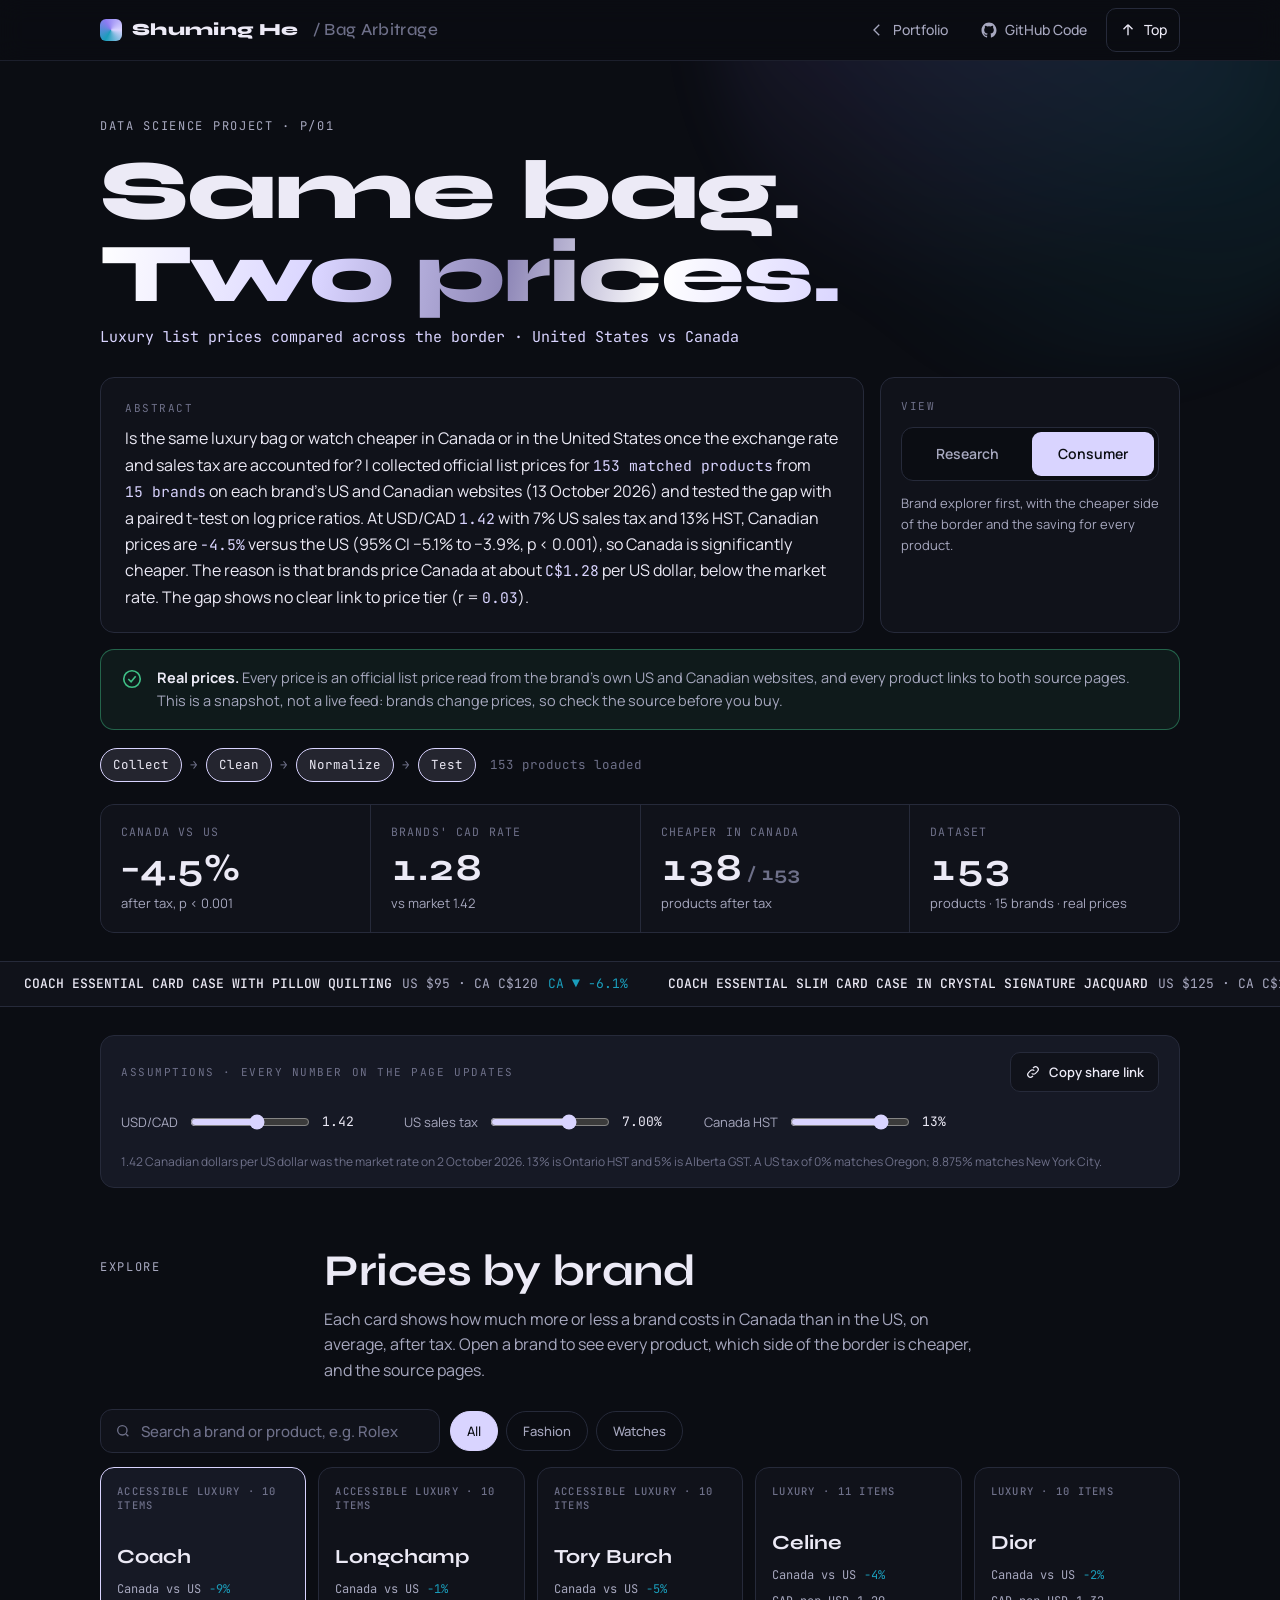
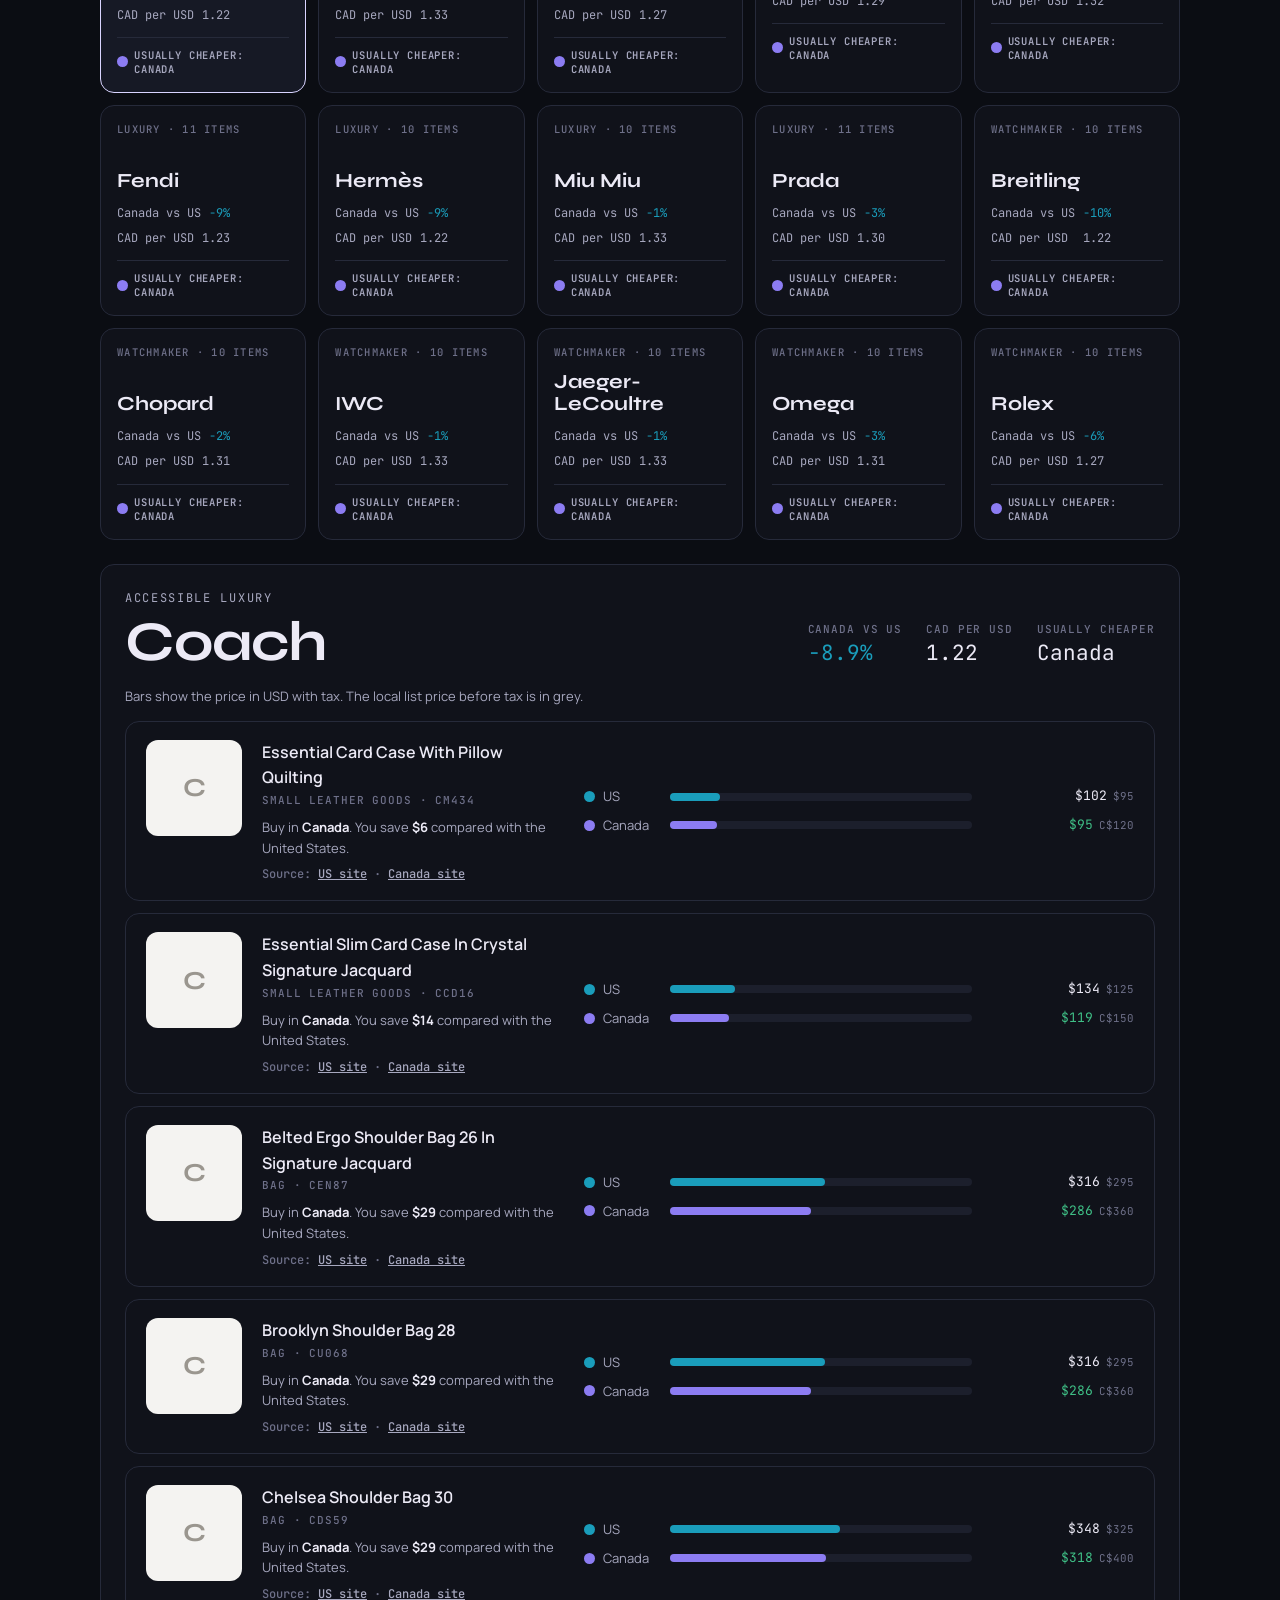
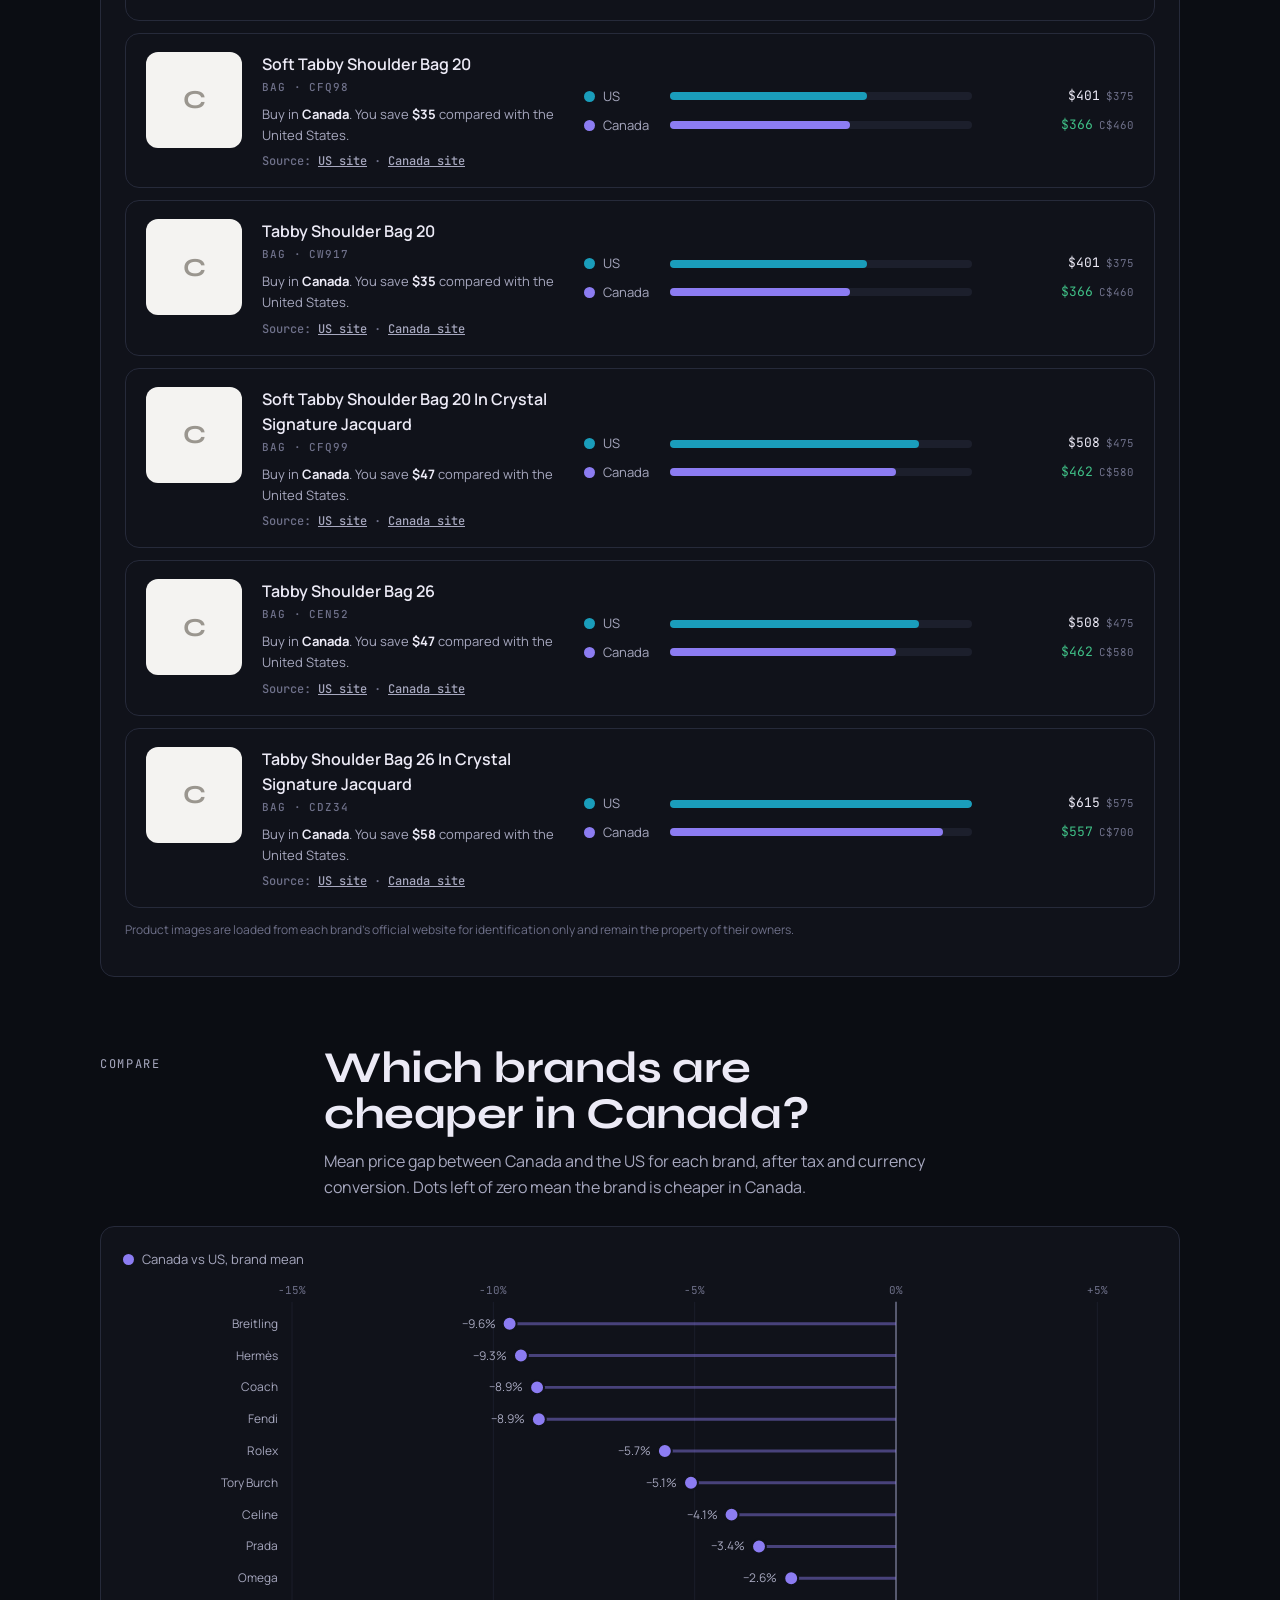
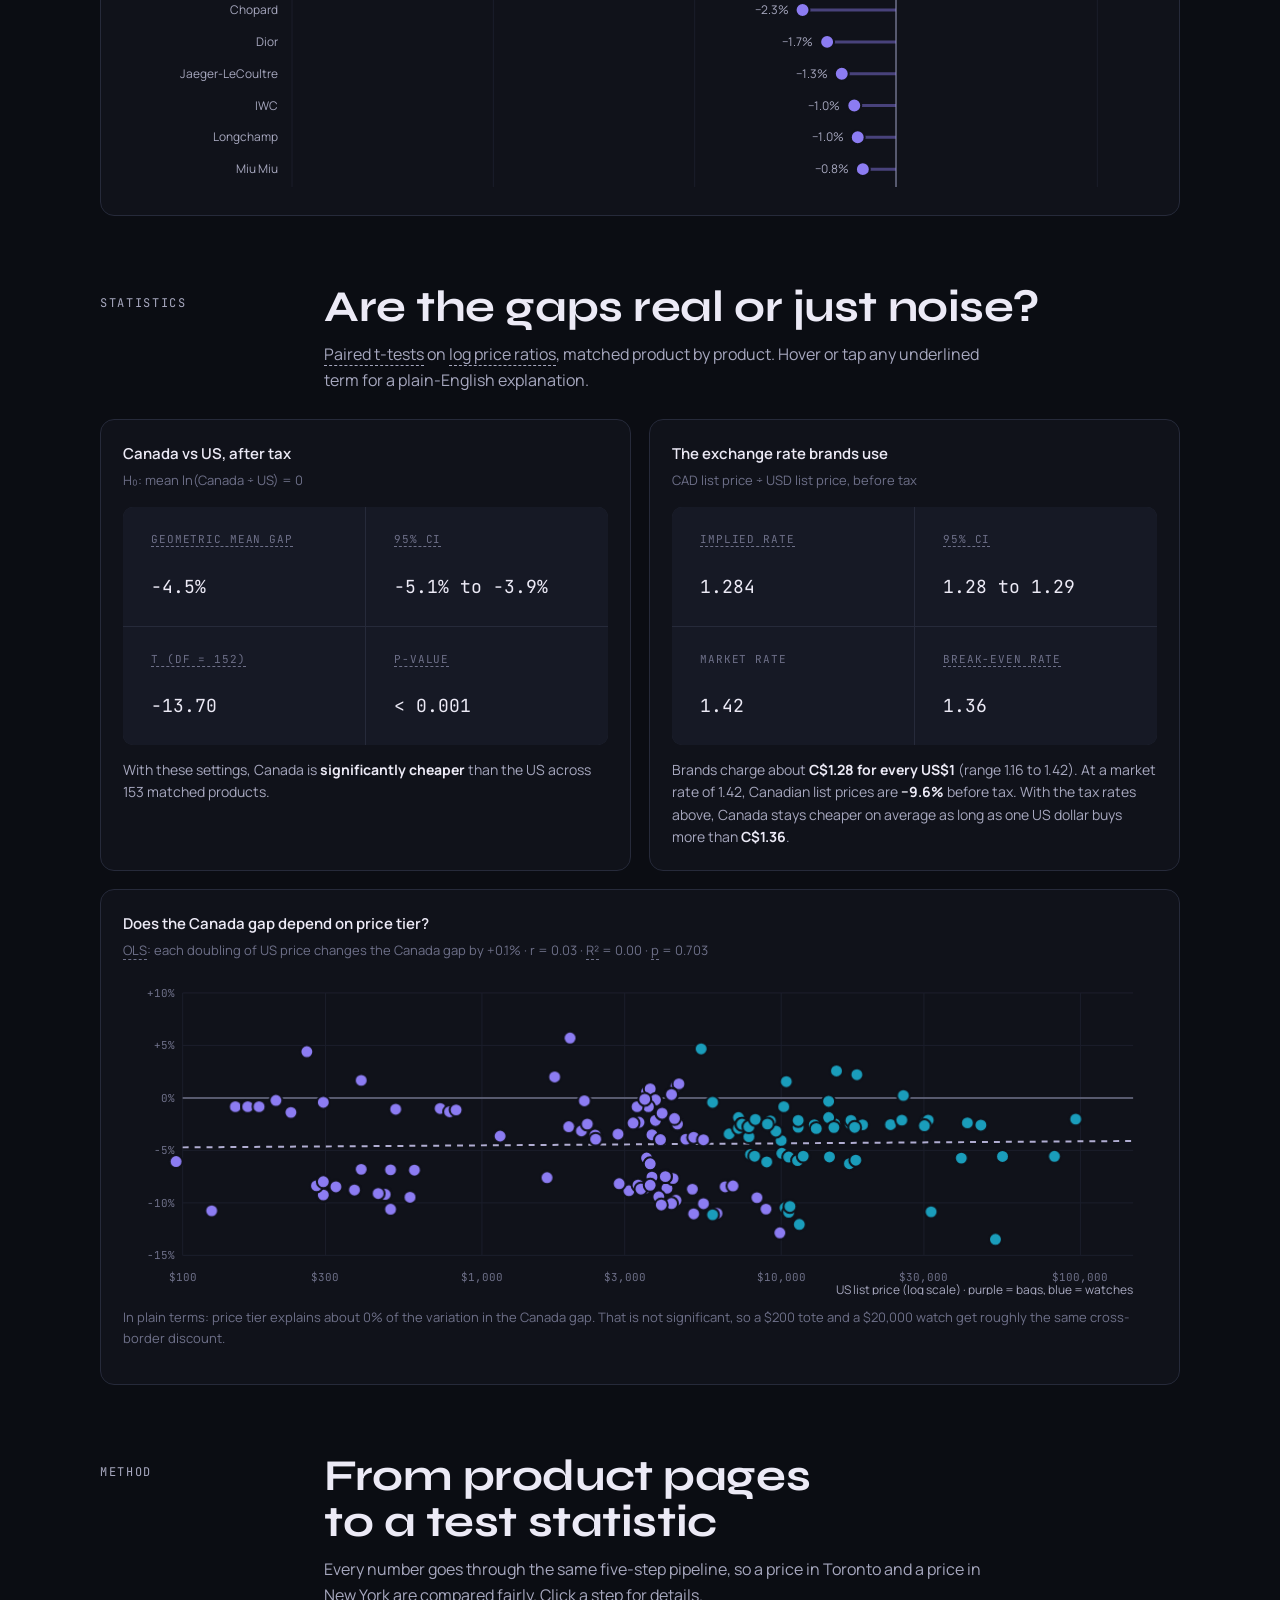
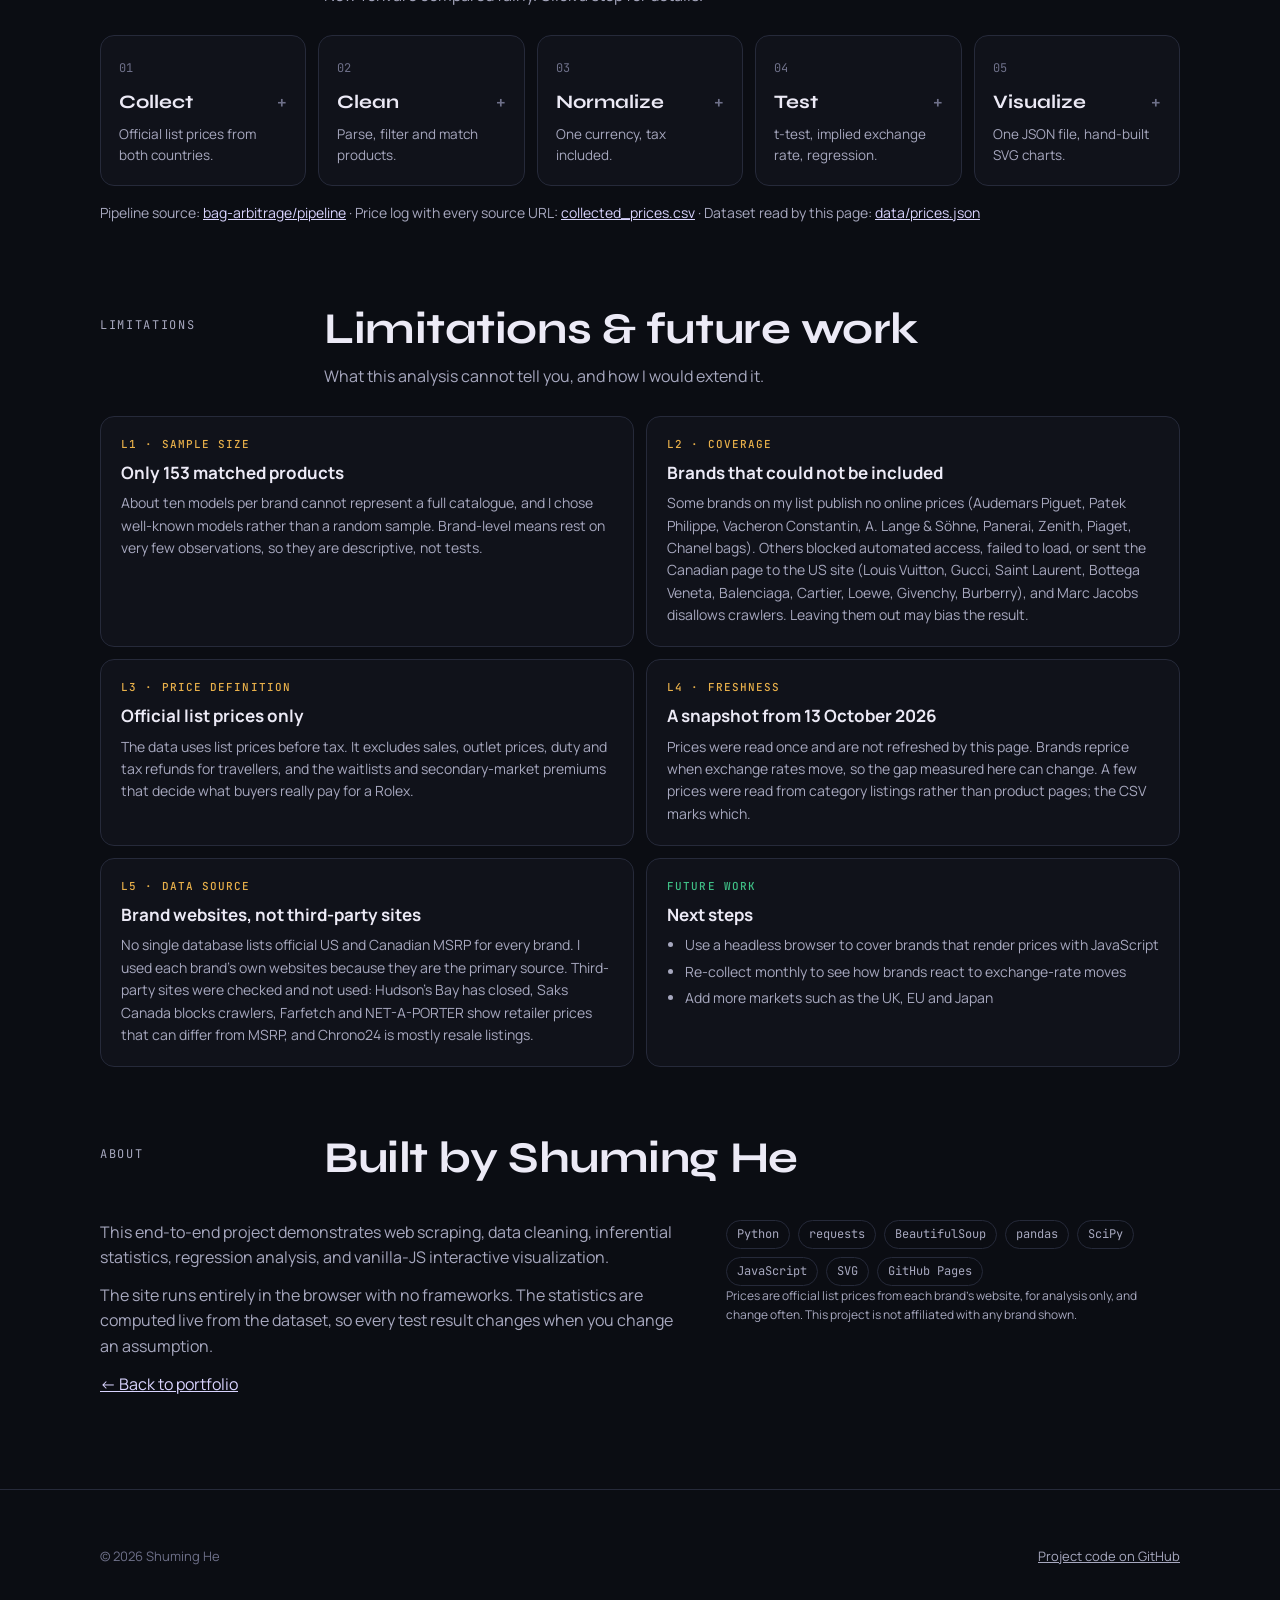
==== bag-arbitrage/index.html @ 3d743cf5 "Add motion and interaction polish to Bag Arbitrage Card lift, bar fill, statistics entrance, slider " ====
<!doctype html>
<html lang="en">
<head>
<meta charset="utf-8">
<meta name="viewport" content="width=device-width, initial-scale=1, viewport-fit=cover">
<title>Bag Arbitrage · US vs Canada Luxury Prices</title>
<meta name="description" content="Data science project by Shuming He: official US and Canadian list prices for 153 luxury bags and watches, compared with paired t-tests, regression and interactive charts.">
<meta property="og:type" content="website">
<meta property="og:url" content="https://shuming-he.github.io/bag-arbitrage/">
<meta property="og:title" content="Bag Arbitrage · US vs Canada Luxury Prices">
<meta property="og:description" content="Is the same luxury bag or watch cheaper in Canada or the US? Real list prices for 153 products from 15 brands, with paired t-tests and regression.">
<meta name="twitter:card" content="summary">
<link rel="preconnect" href="https://fonts.googleapis.com">
<link rel="preconnect" href="https://fonts.gstatic.com" crossorigin>
<link rel="stylesheet" href="https://fonts.googleapis.com/css2?family=Syne:wght@500;700;800&family=Manrope:wght@400;500;600;700&family=JetBrains+Mono:wght@400;500;700&display=swap">
<link rel="stylesheet" href="/assets/base.css">
<style>
/* Layout: research-paper header (abstract + mode switch + data notice) over a price-terminal body.
   Research mode reorders sections so statistics lead; Consumer mode leads with the brand explorer. */

.hero { padding-block: 56px 28px; position: relative; overflow: hidden; }
.hero::before { content: ""; position: absolute; inset: -45% -12% auto auto; width: 720px; height: 720px; border-radius: 50%; background: radial-gradient(circle at 30% 30%, color-mix(in oklab, var(--ca) 36%, transparent), transparent 60%), radial-gradient(circle at 70% 60%, color-mix(in oklab, var(--us) 26%, transparent), transparent 62%); filter: blur(30px); opacity: .5; pointer-events: none; }
.hero::before { transform: translateY(var(--py, 0px)); will-change: transform; }
.hero > .wrap { position: relative; }
.hero h1 { font-family: var(--font-display); font-weight: 800; line-height: .98; letter-spacing: -.02em; font-size: clamp(40px, 7vw, 84px); margin: 14px 0 10px; text-wrap: balance; }
.hero .subtitle { font-family: var(--font-mono); font-size: clamp(13px, 1.6vw, 15px); color: var(--chrome); margin: 0 0 28px; }

.head-grid { display: grid; grid-template-columns: minmax(0, 1fr) 300px; gap: 16px; align-items: stretch; }
@media (max-width: 860px) { .head-grid { grid-template-columns: 1fr; } }
.abstract { background: var(--surface); border: 1px solid var(--line); border-radius: var(--radius); padding: 22px 24px; min-width: 0; }
.abstract .k { font-family: var(--font-mono); font-size: 11px; letter-spacing: .14em; text-transform: uppercase; color: var(--fg-3); margin-bottom: 8px; }
.abstract p { margin: 0; color: var(--fg); font-size: 16px; line-height: 1.65; max-width: 78ch; }
.abstract .n { font-family: var(--font-mono); font-size: .92em; color: var(--chrome); white-space: nowrap; }

.mode-panel { background: var(--surface); border: 1px solid var(--line); border-radius: var(--radius); padding: 20px; display: flex; flex-direction: column; gap: 12px; min-width: 0; }
.mode-panel .k { font-family: var(--font-mono); font-size: 11px; letter-spacing: .14em; text-transform: uppercase; color: var(--fg-3); }
.seg { display: grid; grid-template-columns: 1fr 1fr; background: var(--bg); border: 1px solid var(--line); border-radius: 12px; padding: 4px; gap: 4px; }
.seg button { min-height: 44px; border: 0; border-radius: 9px; background: transparent; color: var(--fg-2); font-weight: 600; font-size: 14px; cursor: pointer; }
.seg button[aria-pressed=true] { background: var(--chrome); color: var(--bg); }
.mode-desc { font-size: 13px; color: var(--fg-2); margin: 0; }

.notice-proto { margin-top: 16px; display: grid; grid-template-columns: auto minmax(0, 1fr); gap: 14px; align-items: start; padding: 16px 20px; border-radius: var(--radius); border: 1px solid color-mix(in oklab, var(--good) 45%, transparent); background: color-mix(in oklab, var(--good) 8%, transparent); }
.notice-proto svg { width: 22px; height: 22px; color: var(--good); margin-top: 2px; }
.notice-proto b { color: var(--fg); }
.notice-proto p { margin: 0; color: var(--fg-2); font-size: 14.5px; }
.notice-proto a { white-space: nowrap; }

.pipeline { display: flex; flex-wrap: wrap; align-items: center; gap: 8px; margin-top: 18px; font-family: var(--font-mono); font-size: 12.5px; }
.pipeline .step { padding: 6px 12px; border-radius: 999px; border: 1px solid var(--chrome); color: var(--fg); background: color-mix(in oklab, var(--chrome) 12%, transparent); animation: lit .35s ease-out both; }
.pipeline .sep { color: var(--fg-3); animation: lit .35s ease-out both; }
.pipeline .step:nth-of-type(1) { animation-delay: .05s; }
.pipeline .sep:nth-of-type(1) { animation-delay: .3s; }
.pipeline .step:nth-of-type(2) { animation-delay: .4s; }
.pipeline .sep:nth-of-type(2) { animation-delay: .65s; }
.pipeline .step:nth-of-type(3) { animation-delay: .75s; }
.pipeline .sep:nth-of-type(3) { animation-delay: 1s; }
.pipeline .step:nth-of-type(4) { animation-delay: 1.1s; }
.pipeline .done { color: var(--fg-3); margin-left: 6px; animation: lit .3s ease-out 1.4s both; }
@keyframes lit { from { opacity: .25; border-color: var(--line); background: transparent; } }

.stats { display: grid; grid-template-columns: repeat(4, minmax(0, 1fr)); gap: 1px; background: var(--line); border: 1px solid var(--line); border-radius: var(--radius); overflow: hidden; margin-top: 22px; }
.stat { background: var(--surface); padding: 18px 20px; min-width: 0; }
.stat .k { font-size: 11.5px; color: var(--fg-3); text-transform: uppercase; letter-spacing: .1em; font-family: var(--font-mono); }
.stat .v { font-family: var(--font-display); font-size: clamp(26px, 4vw, 38px); font-weight: 700; line-height: 1.1; margin-top: 6px; font-variant-numeric: tabular-nums; }
.stat .s { font-size: 13px; color: var(--fg-2); margin-top: 4px; }
@media (max-width: 860px) { .stats { grid-template-columns: repeat(2, minmax(0, 1fr)); } }

.ticker { border-block: 1px solid var(--line); background: var(--surface); overflow-x: auto; white-space: nowrap; scrollbar-width: none; }
.ticker::-webkit-scrollbar { display: none; }
.ticker-track { display: inline-flex; gap: 40px; padding: 12px 24px; }
@keyframes tick { from { transform: translateX(0); } to { transform: translateX(-100%); } }
.tick { font-family: var(--font-mono); font-size: 13px; color: var(--fg-2); display: inline-flex; gap: 10px; align-items: baseline; }
.tick b { color: var(--fg); font-weight: 500; }
.up { color: var(--cn); } .down { color: var(--us); }

main { display: flex; flex-direction: column; }
main > section { width: 100%; min-width: 0; }
#assume-sec { order: 0; }
#brands { order: 1; } #compare { order: 2; } #stats { order: 3; } #method { order: 4; } #limits { order: 5; } #about { order: 6; }
.mode-research #stats { order: 1; } .mode-research #compare { order: 2; } .mode-research #method { order: 3; } .mode-research #brands { order: 4; }
.mode-research .consumer-only { display: none !important; }
body:not(.mode-research) .research-only { display: none !important; }

section.block { padding-block: 60px 8px; }
.sec-head { display: grid; grid-template-columns: 200px minmax(0, 1fr); gap: 24px; margin-bottom: 26px; }
.sec-head .eyebrow { padding-top: 10px; }
.sec-head h2 { font-family: var(--font-display); font-weight: 700; font-size: clamp(28px, 4vw, 44px); line-height: 1.05; margin: 0 0 12px; letter-spacing: -.01em; text-wrap: balance; }
.sec-head p { margin: 0; color: var(--fg-2); max-width: 66ch; }
@media (max-width: 760px) { .sec-head { grid-template-columns: minmax(0, 1fr); gap: 6px; } .sec-head .eyebrow { padding-top: 0; } }

.module { background: var(--surface); border: 1px solid var(--line); border-radius: var(--radius); padding: 22px; min-width: 0; }
.module-title { font-weight: 600; font-size: 15px; margin: 0 0 4px; }
.module-sub { font-size: 13px; color: var(--fg-3); margin: 0 0 16px; }

#assume-sec { padding-top: 28px; }
.assume { display: flex; flex-wrap: wrap; gap: 14px 28px; align-items: center; padding: 16px 20px; background: var(--surface-2); border: 1px solid var(--line); border-radius: var(--radius); }
.assume .ttl { font-family: var(--font-mono); font-size: 11px; letter-spacing: .14em; text-transform: uppercase; color: var(--fg-3); flex-basis: 100%; display: flex; justify-content: space-between; align-items: center; gap: 10px 12px; flex-wrap: wrap; }
.assume label { font-size: 13px; color: var(--fg-2); display: flex; align-items: center; gap: 10px; }
.assume output { font-family: var(--font-mono); color: var(--fg); min-width: 54px; display: inline-block; }
input[type=range] { accent-color: var(--chrome); width: 120px; height: 28px; }
.assume .hint { font-size: 12px; color: var(--fg-3); flex-basis: 100%; }
.share { display: inline-flex; align-items: center; gap: 8px; min-height: 40px; padding: 0 14px; border-radius: 10px; border: 1px solid var(--line); background: var(--surface); color: var(--fg); font: 600 13px var(--font-body); letter-spacing: 0; text-transform: none; cursor: pointer; white-space: nowrap; }
.share:hover { border-color: var(--fg-3); }
.share svg { width: 16px; height: 16px; }
@media (max-width: 480px) { .assume label { width: 100%; justify-content: space-between; } input[type=range] { flex: 1; width: auto; } }

.chips { display: flex; flex-wrap: wrap; gap: 8px; margin-bottom: 14px; }
.chip { font: 500 13px var(--font-body); color: var(--fg-2); background: transparent; border: 1px solid var(--line); border-radius: 999px; padding: 0 16px; min-height: 40px; cursor: pointer; }
.chip:hover { color: var(--fg); border-color: var(--fg-3); }
.chip[aria-pressed=true] { color: var(--bg); background: var(--chrome); border-color: var(--chrome); }
.search-row { display: flex; flex-wrap: wrap; gap: 10px; align-items: center; margin-bottom: 14px; }
.search-row .chips { margin-bottom: 0; }
.search { flex: 0 1 340px; min-width: 0; display: flex; align-items: center; gap: 8px; min-height: 44px; padding: 0 14px; border: 1px solid var(--line); border-radius: 12px; background: var(--surface); transition: flex-basis .4s ease-out, border-color .3s ease-out, box-shadow .3s ease-out; }
.search:focus-within { flex-basis: 100%; border-color: var(--chrome); box-shadow: 0 0 0 3px color-mix(in oklab, var(--chrome) 18%, transparent); }
@media (max-width: 600px) { .search { flex-basis: 100%; } }
.search svg { width: 16px; height: 16px; color: var(--fg-3); flex: none; }
.search input { flex: 1; min-width: 0; border: 0; outline: 0; background: transparent; color: var(--fg); font: 500 15px var(--font-body); }
.search input::placeholder { color: var(--fg-3); }
.search-count { font: 500 12px var(--font-mono); color: var(--fg-3); }
.empty { color: var(--fg-3); font-size: 14px; padding: 18px 0; grid-column: 1 / -1; }
.watch-note { font-size: 13px; color: var(--fg-3); margin: 0 0 14px; max-width: 80ch; }

.brands { display: grid; grid-template-columns: repeat(5, minmax(0, 1fr)); gap: 12px; }
@media (max-width: 980px) { .brands { grid-template-columns: repeat(3, minmax(0, 1fr)); } }
@media (max-width: 600px) { .brands { grid-template-columns: repeat(2, minmax(0, 1fr)); } }
.brand-card { text-align: left; color: var(--fg); background: var(--surface); border: 1px solid var(--line); border-radius: var(--radius); padding: 16px; cursor: pointer; display: flex; flex-direction: column; gap: 12px; min-width: 0; transition: transform .3s ease-out, box-shadow .3s ease-out, border-color .3s ease-out, background .3s ease-out, opacity .3s ease-out; }
.brand-card .bname { transition: color .3s ease-out; }
@media (hover: hover) { .brand-card:hover { transform: translateY(-6px); box-shadow: 0 16px 34px rgba(0, 0, 0, .5); border-color: var(--fg-3); background: var(--surface-2); } .brand-card:hover .bname { color: var(--chrome); } }
.brand-card.pressed { transform: translateY(-6px); box-shadow: 0 16px 34px rgba(0, 0, 0, .5); border-color: var(--fg-3); background: var(--surface-2); }
.brand-card.pressed .bname { color: var(--chrome); }
.brand-card.hit { border-color: var(--chrome); }
.brand-card.miss { opacity: .3; }
.brand-card[aria-current=true] { border-color: var(--chrome); background: var(--surface-2); }
.brand-card .tier { font: 500 10.5px var(--font-mono); letter-spacing: .12em; text-transform: uppercase; color: var(--fg-3); }
.brand-card .bname { font-family: var(--font-display); font-weight: 700; font-size: 20px; line-height: 1.1; min-height: 2.2em; display: flex; align-items: flex-end; overflow-wrap: anywhere; }
.brand-card .mini { display: grid; gap: 6px; font-family: var(--font-mono); font-size: 12px; color: var(--fg-2); }
.brand-card .mini div { display: flex; justify-content: space-between; gap: 8px; }
.brand-card .foot { font: 600 10.5px var(--font-mono); text-transform: uppercase; letter-spacing: .08em; display: inline-flex; align-items: center; gap: 6px; color: var(--fg-2); border-top: 1px solid var(--line); padding-top: 10px; }
.dot { width: 11px; height: 11px; border-radius: 50%; display: inline-block; flex: none; }
.dot.us { background: var(--us); } .dot.ca { background: var(--ca); }
.legend { display: flex; flex-wrap: wrap; gap: 10px 22px; font-size: 13px; color: var(--fg-2); }
.key { display: inline-flex; align-items: center; gap: 8px; }

#detail { margin-top: 24px; scroll-margin-top: calc(var(--nav-h) + 16px); }
.detail-head { display: flex; flex-wrap: wrap; align-items: flex-end; justify-content: space-between; gap: 16px 24px; margin-bottom: 16px; }
.detail-head h3 { font-family: var(--font-display); font-size: clamp(32px, 6vw, 56px); line-height: 1; margin: 6px 0 0; letter-spacing: -.02em; }
.detail-head .meta { display: flex; gap: 24px; flex-wrap: wrap; }
.detail-head .meta .k { font: 500 11px var(--font-mono); color: var(--fg-3); text-transform: uppercase; letter-spacing: .08em; }
.detail-head .meta .v { font-family: var(--font-mono); font-size: 21px; }
.products { display: grid; gap: 12px; }
.product { display: grid; grid-template-columns: 96px minmax(0, 1.1fr) minmax(0, 2fr); gap: 20px; align-items: center; padding: 18px 20px; background: var(--surface); border: 1px solid var(--line); border-radius: var(--radius); }
@media (max-width: 760px) { .product { grid-template-columns: 80px minmax(0, 1fr); gap: 14px; } .product .mkts { grid-column: 1 / -1; } }
.thumb { width: 96px; aspect-ratio: 1; border-radius: 12px; background: #f4f3f1; overflow: hidden; display: grid; place-items: center; align-self: start; }
@media (max-width: 760px) { .thumb { width: 80px; } }
.thumb img { width: 100%; height: 100%; object-fit: contain; display: block; }
.thumb span { font-family: var(--font-display); font-weight: 700; font-size: 26px; color: #9a968f; }
.img-note { font-size: 12px; color: var(--fg-3); margin-top: 12px; }
.product .pname { font-weight: 600; font-size: 16px; }
.product .pcat { font: 500 11px var(--font-mono); color: var(--fg-3); text-transform: uppercase; letter-spacing: .08em; margin-top: 2px; }
.product .verdict { margin-top: 10px; font-size: 13px; color: var(--fg-2); }
.product .verdict b { color: var(--fg); }
.product .verdict.mono { font-family: var(--font-mono); font-size: 12.5px; }
.product .src { margin-top: 8px; font: 500 12px var(--font-mono); color: var(--fg-3); }
.product .src a { color: var(--fg-2); }
.mkts { display: grid; gap: 8px; }
.mkt { display: grid; grid-template-columns: 74px minmax(0, 1fr) 150px; gap: 12px; align-items: center; font-size: 13px; }
@media (max-width: 480px) { .mkt { grid-template-columns: 62px minmax(0, 1fr) 118px; gap: 8px; } }
.mkt .m { display: flex; align-items: center; gap: 8px; color: var(--fg-2); }
.mkt .track { height: 8px; border-radius: 4px; background: var(--line-soft); overflow: hidden; }
.mkt .track i { display: block; height: 100%; border-radius: 0 4px 4px 0; transform-origin: left center; }
.anim-bars .mkt .track i { animation: fill .8s ease-out both; }
.anim-bars .mkt + .mkt .track i { animation-delay: .2s; }
@keyframes fill { from { transform: scaleX(0); } }
.mkt .p { transition: transform .3s ease-out, color .3s ease-out; transform-origin: right center; }
.mkt .p { font-family: var(--font-mono); text-align: right; font-variant-numeric: tabular-nums; }
.mkt .p small { color: var(--fg-3); margin-left: 6px; }
.mkt.best .p { color: var(--good); }
.mode-research .mkt.best .p { color: var(--fg); }

.pipe { display: grid; grid-template-columns: repeat(5, minmax(0, 1fr)); gap: 12px; list-style: none; padding: 0; margin: 0; counter-reset: step; }
.pipe { align-items: start; }
.pipe li { background: var(--surface); border: 1px solid var(--line); border-radius: var(--radius); padding: 18px; min-width: 0; cursor: pointer; transition: border-color .3s ease-out, background .3s ease-out; }
.pipe li:hover, .pipe li.open { border-color: var(--fg-3); background: var(--surface-2); }
.pipe h3 button.step-btn { all: unset; cursor: pointer; display: flex; justify-content: space-between; align-items: baseline; gap: 8px; width: 100%; }
.pipe h3 button.step-btn:focus-visible { outline: 2px solid var(--chrome); outline-offset: 4px; border-radius: 4px; }
.pipe .plus { font: 500 16px var(--font-mono); color: var(--fg-3); transition: transform .3s ease-out; }
.pipe li.open .plus { transform: rotate(45deg); }
.pipe .sum { margin: 0; font-size: 13.5px; color: var(--fg-2); }
.step-detail { display: grid; grid-template-rows: 0fr; opacity: 0; transition: grid-template-rows .4s ease-out, opacity .4s ease-out; }
.step-detail > div { overflow: hidden; }
.step-detail p { padding-top: 10px; }
.pipe li.open .step-detail { grid-template-rows: 1fr; opacity: 1; }
.pipe li::before { counter-increment: step; content: "0" counter(step); font-family: var(--font-mono); font-size: 12px; color: var(--fg-3); }
.pipe h3 { font-family: var(--font-display); font-size: 19px; margin: 8px 0 6px; }
.pipe p { margin: 0; font-size: 13.5px; color: var(--fg-2); }
.pipe code { font-family: var(--font-mono); font-size: 12px; color: var(--chrome); overflow-wrap: anywhere; }
@media (max-width: 900px) { .pipe { grid-template-columns: repeat(2, minmax(0, 1fr)); } }
@media (max-width: 480px) { .pipe { grid-template-columns: 1fr; } }
.code-link { margin-top: 16px; font-size: 14px; color: var(--fg-2); }

.chart { width: 100%; overflow-x: auto; }
.chart svg { display: block; width: 100%; height: auto; }
svg text { font-family: var(--font-body); fill: var(--fg-2); font-size: 12px; }
svg .axis text { fill: var(--fg-3); font-family: var(--font-mono); font-size: 11px; }
svg .grid line { stroke: var(--line-soft); }
svg .baseline { stroke: var(--fg-3); }
.grid-2 { display: grid; grid-template-columns: minmax(0, 1fr) minmax(0, 1fr); gap: 18px; }
@media (max-width: 860px) { .grid-2 { grid-template-columns: 1fr; } }
.test { display: grid; grid-template-columns: repeat(2, minmax(0, 1fr)); gap: 1px; background: var(--line); border-radius: 10px; overflow: hidden; margin-bottom: 14px; }
.test div { background: var(--surface-2); padding: 12px 14px; min-width: 0; }
.test .k { font-size: 11px; font-family: var(--font-mono); color: var(--fg-3); text-transform: uppercase; letter-spacing: .08em; }
.test .v { font-family: var(--font-mono); font-size: 18px; color: var(--fg); }
.mode-research .test .v { font-size: 22px; }
.verdict-text { font-size: 14px; color: var(--fg-2); margin: 0; }
#stats .grid-2 > .module, #stats > .module { opacity: 0; transform: translateY(28px); transition: opacity .6s ease-out, transform .6s ease-out, box-shadow .6s ease-out; }
#stats .grid-2 > .module:nth-child(2) { transition-delay: .1s, .1s, 0s; }
#stats > .module { transition-delay: .2s, .2s, 0s; }
#stats.seen .grid-2 > .module, #stats.seen > .module { opacity: 1; transform: none; }
#scatter circle.pt { transform-box: fill-box; transform-origin: center; }
#stats:not(.seen) #scatter circle.pt { opacity: 0; }
#stats.animating #scatter circle.pt { animation: pop .4s ease-out both; animation-delay: var(--d, 0s); }
@keyframes pop { from { opacity: 0; transform: scale(0); } }
.stats { transition: box-shadow .6s ease-out; }
.stat .v, .test .v { transition: transform .3s ease-out, color .3s ease-out; transform-origin: left center; }
.adjusting .stat .v, .adjusting .test .v, .adjusting #detail .mkt .p { transform: scale(1.06); color: var(--chrome); }
.flash { box-shadow: 0 0 0 1px var(--chrome), 0 0 28px color-mix(in oklab, var(--chrome) 30%, transparent) !important; }
#fx-canvas { position: fixed; inset: 0; z-index: 100; pointer-events: none; transition: opacity .3s ease-out; }
.verdict-text b { color: var(--fg); }
.plain { margin-top: 12px; font-size: 13px; color: var(--fg-3); }

.term { border-bottom: 1px dashed currentColor; cursor: help; text-decoration: none; }
.term:focus-visible { outline-offset: 1px; }

.limits { display: grid; grid-template-columns: repeat(2, minmax(0, 1fr)); gap: 12px; }
@media (max-width: 760px) { .limits { grid-template-columns: 1fr; } }
.limit { background: var(--surface); border: 1px solid var(--line); border-radius: var(--radius); padding: 20px; min-width: 0; }
.limit .k { font: 500 11px var(--font-mono); letter-spacing: .1em; text-transform: uppercase; color: var(--warn); }
.limit h3 { font-size: 17px; margin: 8px 0 6px; }
.limit p, .limit li { color: var(--fg-2); font-size: 14px; margin: 0; }
.limit ul { margin: 6px 0 0; padding-left: 18px; display: grid; gap: 4px; }
.limit.future .k { color: var(--good); }

.about-grid { display: grid; grid-template-columns: minmax(0, 1.3fr) minmax(0, 1fr); gap: 36px; }
@media (max-width: 760px) { .about-grid { grid-template-columns: 1fr; } }
.about-grid p { color: var(--fg-2); margin: 0 0 12px; max-width: 60ch; }
.stack { display: flex; flex-wrap: wrap; gap: 8px; }
.stack span { font-family: var(--font-mono); font-size: 12px; border: 1px solid var(--line); border-radius: 999px; padding: 4px 10px; color: var(--fg-2); }
.small { font-size: 12px; color: var(--fg-3); margin-top: 24px; }
.load-error { padding: 18px; border: 1px solid var(--cn); border-radius: var(--radius); color: var(--fg-2); }

#tip { position: fixed; z-index: 50; pointer-events: none; background: #1d2030; border: 1px solid var(--line); color: var(--fg); border-radius: 10px; padding: 10px 12px; font-size: 13px; line-height: 1.5; box-shadow: 0 10px 30px rgba(0,0,0,.45); max-width: 280px; }
#tip .t { font-weight: 600; margin-bottom: 4px; }
#tip .r { display: flex; justify-content: space-between; gap: 16px; font-family: var(--font-mono); font-size: 12px; color: var(--fg-2); }
#tip .r span:last-child { color: var(--fg); }
#toast { position: fixed; left: 50%; bottom: calc(24px + env(safe-area-inset-bottom, 0px)); transform: translateX(-50%); z-index: 60; background: var(--chrome); color: var(--bg); font-weight: 600; font-size: 14px; padding: 10px 16px; border-radius: 10px; }
</style>
</head>
<body>
<nav class="site" aria-label="Site">
  <div class="wrap">
    <a class="logo" href="/"><span class="logo-mark" aria-hidden="true"></span><span>Shuming He</span><span class="full" style="color:var(--fg-3);font-weight:500">&nbsp;/ Bag Arbitrage</span></a>
    <div class="nav-actions">
      <a class="nav-btn" href="/" title="Back to portfolio"><svg viewBox="0 0 24 24" fill="none" stroke="currentColor" stroke-width="1.8" aria-hidden="true"><path d="M15 5l-7 7 7 7"/></svg><span class="lbl">Portfolio</span></a>
      <a class="nav-btn" href="https://github.com/shuming-he/shuming-he.github.io/tree/main/bag-arbitrage" rel="noopener" title="Project code on GitHub"><svg viewBox="0 0 24 24" fill="currentColor" aria-hidden="true"><path d="M12 2C6.5 2 2 6.6 2 12.2c0 4.5 2.9 8.3 6.8 9.7.5.1.7-.2.7-.5v-1.7c-2.8.6-3.4-1.4-3.4-1.4-.5-1.2-1.1-1.5-1.1-1.5-.9-.6.1-.6.1-.6 1 .1 1.5 1.1 1.5 1.1.9 1.6 2.4 1.1 3 .9.1-.7.4-1.1.6-1.4-2.2-.3-4.6-1.1-4.6-5 0-1.1.4-2 1-2.7-.1-.3-.4-1.3.1-2.7 0 0 .8-.3 2.8 1a9.4 9.4 0 0 1 5 0c1.9-1.3 2.8-1 2.8-1 .5 1.4.2 2.4.1 2.7.6.7 1 1.6 1 2.7 0 3.9-2.3 4.7-4.6 5 .4.3.7.9.7 1.9v2.8c0 .3.2.6.7.5 4-1.4 6.8-5.2 6.8-9.7C22 6.6 17.5 2 12 2z"/></svg><span class="lbl">GitHub Code</span></a>
      <a class="nav-btn primary" href="#top" data-top title="Back to top"><svg viewBox="0 0 24 24" fill="none" stroke="currentColor" stroke-width="1.8" aria-hidden="true"><path d="M12 19V5m0 0-6 6m6-6 6 6"/></svg><span class="lbl">Top</span></a>
    </div>
  </div>
</nav>

<header class="hero" id="top">
  <div class="wrap">
    <div class="eyebrow">Data Science Project · P/01</div>
    <h1>Same bag. <span class="chrome">Two prices.</span></h1>
    <p class="subtitle">Luxury list prices compared across the border · United States vs Canada</p>

    <div class="head-grid">
      <div class="abstract" aria-labelledby="abs-k">
        <div class="k" id="abs-k">Abstract</div>
        <p id="abstract-text">Is the same luxury bag or watch cheaper in Canada or in the United States once the exchange rate and sales tax are accounted for? I collected official list prices for matched products from each brand's US and Canadian websites and tested the gap with a paired t-test on log price ratios.</p>
      </div>
      <div class="mode-panel">
        <div class="k">View</div>
        <div class="seg" role="group" aria-label="View mode">
          <button type="button" data-mode="research" aria-pressed="false">Research</button>
          <button type="button" data-mode="consumer" aria-pressed="true">Consumer</button>
        </div>
        <p class="mode-desc" id="mode-desc"></p>
      </div>
    </div>

    <div class="notice-proto" role="note">
      <svg viewBox="0 0 24 24" fill="none" stroke="currentColor" stroke-width="1.8" aria-hidden="true"><circle cx="12" cy="12" r="9"/><path d="m8 12 3 3 5-6"/></svg>
      <p id="data-note"><b>Real prices.</b> Every price is an official list price read from the brand's own US and Canadian websites, and every product links to both source pages. This is a snapshot, not a live feed: brands change prices, so check the source before you buy.</p>
    </div>

    <div class="pipeline" aria-label="Pipeline">
      <span class="step">Collect</span><span class="sep" aria-hidden="true">→</span>
      <span class="step">Clean</span><span class="sep" aria-hidden="true">→</span>
      <span class="step">Normalize</span><span class="sep" aria-hidden="true">→</span>
      <span class="step">Test</span>
      <span class="done" id="pipe-done"></span>
    </div>

    <div class="stats" id="stats-row"></div>
  </div>
</header>

<div class="ticker consumer-only" aria-hidden="true"><div class="ticker-track" id="ticker"></div></div>

<main>
  <section class="wrap" id="assume-sec">
    <div class="assume" role="group" aria-label="Assumptions">
      <div class="ttl"><span>Assumptions · every number on the page updates</span>
        <button class="share" type="button" id="share"><svg viewBox="0 0 24 24" fill="none" stroke="currentColor" stroke-width="1.8" aria-hidden="true"><path d="M10 14a4 4 0 0 0 5.7 0l3-3a4 4 0 0 0-5.7-5.7l-1 1M14 10a4 4 0 0 0-5.7 0l-3 3a4 4 0 0 0 5.7 5.7l1-1"/></svg>Copy share link</button>
      </div>
      <label for="fxca">USD/CAD <input type="range" id="fxca" min="1.25" max="1.55" step="0.01" value="1.42"><output id="fxca-out" for="fxca">1.42</output></label>
      <label for="taxus">US sales tax <input type="range" id="taxus" min="0" max="10.25" step="0.25" value="7"><output id="taxus-out" for="taxus">7.00%</output></label>
      <label for="taxca">Canada HST <input type="range" id="taxca" min="5" max="15" step="1" value="13"><output id="taxca-out" for="taxca">13%</output></label>
      <span class="hint">1.42 Canadian dollars per US dollar was the market rate on 2 October 2026. 13% is Ontario HST and 5% is Alberta GST. A US tax of 0% matches Oregon; 8.875% matches New York City.</span>
    </div>
  </section>

  <section class="block wrap" id="brands">
    <div class="sec-head">
      <div class="eyebrow">Explore</div>
      <div>
        <h2>Prices by brand</h2>
        <p class="consumer-only">Each card shows how much more or less a brand costs in Canada than in the US, on average, after tax. Open a brand to see every product, which side of the border is cheaper, and the source pages.</p>
        <p class="research-only">Product-level observations behind the test. Each card shows the brand's mean gap and its implied exchange rate (CAD list ÷ USD list); open one to see each product's log price ratio.</p>
      </div>
    </div>
    <div class="search-row">
      <label class="search" for="q"><svg viewBox="0 0 24 24" fill="none" stroke="currentColor" stroke-width="2" aria-hidden="true"><circle cx="11" cy="11" r="7"/><path d="m20 20-3.5-3.5"/></svg><input id="q" type="search" placeholder="Search a brand or product, e.g. Rolex or Tote" autocomplete="off"><span class="search-count" id="q-count"></span></label>
      <div class="chips" id="group-chips" role="group" aria-label="Filter brands">
        <button class="chip" data-g="all" aria-pressed="true">All</button>
        <button class="chip" data-g="fashion" aria-pressed="false">Fashion</button>
        <button class="chip" data-g="watch" aria-pressed="false">Watches</button>
      </div>
    </div>
    <div class="brands" id="brand-grid"></div>
    <div id="detail"></div>
  </section>

  <section class="block wrap" id="compare">
    <div class="sec-head">
      <div class="eyebrow">Compare</div>
      <div>
        <h2>Which brands are cheaper in Canada?</h2>
        <p>Mean price gap between Canada and the US for each brand, after tax and currency conversion. Dots left of zero mean the brand is cheaper in Canada.</p>
      </div>
    </div>
    <div class="module">
      <div class="legend" style="margin-bottom:10px">
        <span class="key"><span class="dot ca"></span>Canada vs US, brand mean</span>
      </div>
      <div class="chart" id="brand-chart"></div>
    </div>
  </section>

  <section class="block wrap" id="stats">
    <div class="sec-head">
      <div class="eyebrow">Statistics</div>
      <div>
        <h2>Are the gaps real or just noise?</h2>
        <p><span class="term" tabindex="0" data-term="paired">Paired t-tests</span> on <span class="term" tabindex="0" data-term="logratio">log price ratios</span>, matched product by product. Hover or tap any underlined term for a plain-English explanation.</p>
      </div>
    </div>
    <div class="grid-2">
      <div class="module">
        <p class="module-title">Canada vs US, after tax</p>
        <p class="module-sub">H₀: mean ln(Canada ÷ US) = 0</p>
        <div class="test" id="t-ca"></div>
        <p class="verdict-text" id="v-ca"></p>
      </div>
      <div class="module">
        <p class="module-title">The exchange rate brands use</p>
        <p class="module-sub">CAD list price ÷ USD list price, before tax</p>
        <div class="test" id="t-fx"></div>
        <p class="verdict-text" id="v-fx"></p>
      </div>
    </div>
    <div class="module" style="margin-top:18px">
      <p class="module-title">Does the Canada gap depend on price tier?</p>
      <p class="module-sub" id="ols-sub"></p>
      <div class="chart" id="scatter"></div>
      <p class="plain" id="ols-plain"></p>
    </div>
  </section>

  <section class="block wrap" id="method">
    <div class="sec-head">
      <div class="eyebrow">Method</div>
      <div>
        <h2>From product pages to a test statistic</h2>
        <p>Every number goes through the same five-step pipeline, so a price in Toronto and a price in New York are compared fairly. Click a step for details.</p>
      </div>
    </div>
    <ol class="pipe">
      <li><h3><button class="step-btn" type="button" aria-expanded="false">Collect<span class="plus" aria-hidden="true">+</span></button></h3><p class="sum">Official list prices from both countries.</p><div class="step-detail"><div><p>Open the same product on the brand's official US and Canadian sites and record the list price, style number, source URL and date in <code>collected_prices.csv</code>. <code>scrape.py</code> automates this for pages that publish structured price data.</p></div></div></li>
      <li><h3><button class="step-btn" type="button" aria-expanded="false">Clean<span class="plus" aria-hidden="true">+</span></button></h3><p class="sum">Parse, filter and match products.</p><div class="step-detail"><div><p>Parse price formats ($5,100 / C$ 6,600.00), drop sale prices and pages that redirect to the other country, and keep only products priced in both markets.</p></div></div></li>
      <li><h3><button class="step-btn" type="button" aria-expanded="false">Normalize<span class="plus" aria-hidden="true">+</span></button></h3><p class="sum">One currency, tax included.</p><div class="step-detail"><div><p>Convert CAD to USD at the chosen rate, then add US sales tax and Canadian HST so both sides are what a shopper pays at the till.</p></div></div></li>
      <li><h3><button class="step-btn" type="button" aria-expanded="false">Test<span class="plus" aria-hidden="true">+</span></button></h3><p class="sum">t-test, implied exchange rate, regression.</p><div class="step-detail"><div><p>A paired t-test on log price ratios, the implied exchange rate in brand pricing, and an OLS regression of the gap on log US price, reproduced in Python with <code>scipy.stats</code>.</p></div></div></li>
      <li><h3><button class="step-btn" type="button" aria-expanded="false">Visualize<span class="plus" aria-hidden="true">+</span></button></h3><p class="sum">One JSON file, hand-built SVG charts.</p><div class="step-detail"><div><p>Export one JSON file that this page reads and renders with hand-built SVG charts in plain JavaScript.</p></div></div></li>
    </ol>
    <p class="code-link">Pipeline source: <a href="https://github.com/shuming-he/shuming-he.github.io/tree/main/bag-arbitrage/pipeline" rel="noopener">bag-arbitrage/pipeline</a> · Price log with every source URL: <a href="https://github.com/shuming-he/shuming-he.github.io/blob/main/bag-arbitrage/pipeline/collected_prices.csv" rel="noopener">collected_prices.csv</a> · Dataset read by this page: <a href="data/prices.json">data/prices.json</a></p>
  </section>

  <section class="block wrap" id="limits">
    <div class="sec-head">
      <div class="eyebrow">Limitations</div>
      <div>
        <h2>Limitations &amp; future work</h2>
        <p>What this analysis cannot tell you, and how I would extend it.</p>
      </div>
    </div>
    <div class="limits">
      <div class="limit"><div class="k">L1 · Sample size</div><h3 id="l1-title">A small, hand-picked sample</h3><p>About ten models per brand cannot represent a full catalogue, and I chose well-known models rather than a random sample. Brand-level means rest on very few observations, so they are descriptive, not tests.</p></div>
      <div class="limit"><div class="k">L2 · Coverage</div><h3>Brands that could not be included</h3><p>Some brands on my list publish no online prices (Audemars Piguet, Patek Philippe, Vacheron Constantin, A. Lange &amp; Söhne, Panerai, Zenith, Piaget, Chanel bags). Others blocked automated access, failed to load, or sent the Canadian page to the US site (Louis Vuitton, Gucci, Saint Laurent, Bottega Veneta, Balenciaga, Cartier, Loewe, Givenchy, Burberry), and Marc Jacobs disallows crawlers. Leaving them out may bias the result.</p></div>
      <div class="limit"><div class="k">L3 · Price definition</div><h3>Official list prices only</h3><p>The data uses list prices before tax. It excludes sales, outlet prices, duty and tax refunds for travellers, and the waitlists and secondary-market premiums that decide what buyers really pay for a Rolex.</p></div>
      <div class="limit"><div class="k">L4 · Freshness</div><h3 id="l4-title">A one-day snapshot</h3><p>Prices were read once and are not refreshed by this page. Brands reprice when exchange rates move, so the gap measured here can change. A few prices were read from category listings rather than product pages; the CSV marks which.</p></div>
      <div class="limit"><div class="k">L5 · Data source</div><h3>Brand websites, not third-party sites</h3><p>No single database lists official US and Canadian MSRP for every brand. I used each brand's own websites because they are the primary source. Third-party sites were checked and not used: Hudson's Bay has closed, Saks Canada blocks crawlers, Farfetch and NET-A-PORTER show retailer prices that can differ from MSRP, and Chrono24 is mostly resale listings.</p></div>
      <div class="limit future"><div class="k">Future work</div><h3>Next steps</h3><ul><li>Use a headless browser to cover brands that render prices with JavaScript</li><li>Re-collect monthly to see how brands react to exchange-rate moves</li><li>Add more markets such as the UK, EU and Japan</li></ul></div>
    </div>
  </section>

  <section class="block wrap" id="about">
    <div class="sec-head">
      <div class="eyebrow">About</div>
      <div><h2>Built by Shuming He</h2></div>
    </div>
    <div class="about-grid">
      <div>
        <p>This end-to-end project demonstrates web scraping, data cleaning, inferential statistics, regression analysis, and vanilla-JS interactive visualization.</p>
        <p>The site runs entirely in the browser with no frameworks. The statistics are computed live from the dataset, so every test result changes when you change an assumption.</p>
        <p><a href="/">← Back to portfolio</a></p>
      </div>
      <div>
        <div class="stack">
          <span>Python</span><span>requests</span><span>BeautifulSoup</span><span>pandas</span><span>SciPy</span><span>JavaScript</span><span>SVG</span><span>GitHub Pages</span>
        </div>
        <p class="small">Prices are official list prices from each brand's website, for analysis only, and change often. This project is not affiliated with any brand shown.</p>
      </div>
    </div>
  </section>
</main>

<footer class="site">
  <div class="wrap">
    <span>© 2026 Shuming He</span>
    <span><a href="https://github.com/shuming-he/shuming-he.github.io/tree/main/bag-arbitrage" rel="noopener">Project code on GitHub</a></span>
  </div>
</footer>

<div id="tip" hidden></div>
<div id="toast" hidden role="status"></div>

<script src="/assets/site.js"></script>
<script>
const MK = ["us", "ca"];
const LABEL = { us: "the United States", ca: "Canada" };
const CAP = { us: "United States", ca: "Canada" };
const SHORT = { us: "US", ca: "Canada" };
const COLOR = { us: "var(--us)", ca: "var(--ca)" };
const SVGNS = "http://www.w3.org/2000/svg";
const RANGES = { fxca: [1.25, 1.55], taxus: [0, 10.25], taxca: [5, 15] };
const PARAM = { fxca: "fx_cad", taxus: "tax_us", taxca: "tax_ca" };
const state = { fxca: 1.42, taxus: 7, taxca: 13, brand: null, group: "all", mode: "consumer", q: "" };
let RAW = null, WATCH_NOTE = "", B = [];

const TERMS = {
  paired: ["Paired t-test", "Compares the two prices of the same product, then asks whether the average difference is larger than chance alone would produce. Pairing removes differences between products."],
  pvalue: ["p-value", "If there were truly no price gap, this is the chance of seeing a gap at least this large. Below 0.05 is the usual cutoff for calling a result significant."],
  logratio: ["Log price ratio", "ln(price A ÷ price B). Zero means equal prices; +0.10 means roughly 10% more expensive. It treats a 10% gap the same on a $180 tote and a $22,000 watch."],
  r2: ["R²", "The share of the variation in the Canada gap that price tier explains. 0 means none of it, 1 means all of it."],
  ci: ["95% confidence interval", "The range of average gaps that fits the data. If the study were repeated many times, about 95% of such ranges would contain the true average."],
  geo: ["Geometric mean gap", "The average of the log ratios, turned back into a percentage. A few extreme products move it less than a simple average."],
  tstat: ["t statistic", "The average gap divided by its standard error. The further from zero, the less likely the gap is just noise. df is the number of products minus one."],
  ols: ["OLS regression", "Ordinary least squares: the straight line that best fits the points. Its slope says how the Canada gap changes as price goes up."],
  implied: ["Implied exchange rate", "The Canadian list price divided by the US list price for the same product. If brands converted at the market rate, this would equal the USD/CAD rate."],
  breakeven: ["Break-even rate", "The USD/CAD rate at which the average after-tax gap is exactly zero, given the tax rates you chose. Above it Canada is cheaper; below it the US is."],
};

const usd = v => "$" + Math.round(v).toLocaleString("en-US");
const local = (k, v) => (k === "us" ? "$" : "C$") + v.toLocaleString("en-US");
const pct = (v, d = 0) => { const a = Math.abs(v * 100).toFixed(d); return (+a === 0 ? "" : v > 0 ? "+" : "−") + a + "%"; };
const sgn = (v, d = 3) => (v >= 0 ? "+" : "−") + Math.abs(v).toFixed(d);
const mean = a => a.reduce((s, x) => s + x, 0) / a.length;
const term = (k, text) => `<span class="term" tabindex="0" data-term="${k}">${text}</span>`;
const fmtDate = s => s ? new Date(s + "T12:00:00").toLocaleDateString("en-GB", { day: "numeric", month: "long", year: "numeric" }) : "";

// ---------- state from URL / storage ----------
function readState() {
  const q = new URLSearchParams(location.search);
  for (const k in PARAM) {
    const v = parseFloat(q.get(PARAM[k]));
    if (!isNaN(v)) state[k] = Math.min(RANGES[k][1], Math.max(RANGES[k][0], v));
  }
  let m = q.get("mode");
  if (m !== "research" && m !== "consumer") { try { m = localStorage.getItem("ba-mode"); } catch (e) { m = null; } }
  if (m === "research" || m === "consumer") state.mode = m;
  const h = location.hash.slice(1);
  if (h) state.brand = h;
}
function writeURL() {
  const q = new URLSearchParams(location.search);
  q.delete("fx_cny");
  for (const k in PARAM) q.set(PARAM[k], String(state[k]));
  q.set("mode", state.mode);
  const url = location.pathname + "?" + q.toString() + (state.brand ? "#" + state.brand : "");
  try { history.replaceState(null, "", url); } catch (e) {}
}

// ---------- compute ----------
function compute() {
  return RAW.brands.map(b => {
    const items = b.items.map(it => {
      const l = it.price;
      const p = { us: l.us * (1 + state.taxus / 100), ca: l.ca / state.fxca * (1 + state.taxca / 100) };
      const gap = p.ca / p.us - 1;
      const best = gap < 0 ? "ca" : "us";
      return { brand: b.name, name: it.name, cat: it.category, style: it.style, url: it.url || {}, image: it.image, list: l, p, gap, ratio: l.ca / l.us, best, worst: best === "ca" ? "us" : "ca" };
    });
    const avg = mean(items.map(i => i.gap));
    const ratio = Math.exp(mean(items.map(i => Math.log(i.ratio))));
    const wins = { us: 0, ca: 0 }; items.forEach(i => wins[i.best]++);
    const cheapest = wins.ca > wins.us ? "ca" : wins.us > wins.ca ? "us" : (avg < 0 ? "ca" : "us");
    return { ...b, items, avg, ratio, wins, cheapest };
  });
}

// Student t two-sided p-value via regularized incomplete beta
function lgamma(z) { const c = [76.18009172947146, -86.50532032941677, 24.01409824083091, -1.231739572450155, 0.1208650973866179e-2, -0.5395239384953e-5]; let x = z, y = z, tmp = x + 5.5; tmp -= (x + 0.5) * Math.log(tmp); let ser = 1.000000000190015; for (const ci of c) ser += ci / ++y; return -tmp + Math.log(2.5066282746310005 * ser / x); }
function betacf(a, b, x) { const T = 1e-30; let qab = a + b, qap = a + 1, qam = a - 1, c = 1, d = 1 - qab * x / qap; if (Math.abs(d) < T) d = T; d = 1 / d; let h = d; for (let m = 1; m <= 200; m++) { const m2 = 2 * m; let aa = m * (b - m) * x / ((qam + m2) * (a + m2)); d = 1 + aa * d; if (Math.abs(d) < T) d = T; c = 1 + aa / c; if (Math.abs(c) < T) c = T; d = 1 / d; h *= d * c; aa = -(a + m) * (qab + m) * x / ((a + m2) * (qap + m2)); d = 1 + aa * d; if (Math.abs(d) < T) d = T; c = 1 + aa / c; if (Math.abs(c) < T) c = T; d = 1 / d; const del = d * c; h *= del; if (Math.abs(del - 1) < 3e-12) break; } return h; }
function ibeta(a, b, x) { if (x <= 0) return 0; if (x >= 1) return 1; const bt = Math.exp(lgamma(a + b) - lgamma(a) - lgamma(b) + a * Math.log(x) + b * Math.log(1 - x)); return x < (a + 1) / (a + b + 2) ? bt * betacf(a, b, x) / a : 1 - bt * betacf(b, a, 1 - x) / b; }
const tTwoSided = (t, df) => ibeta(df / 2, 0.5, df / (df + t * t));
function tCrit(df) { let lo = 0, hi = 20; for (let i = 0; i < 60; i++) { const m = (lo + hi) / 2; tTwoSided(m, df) > 0.05 ? lo = m : hi = m; } return (lo + hi) / 2; }

function pairedTest(all) {
  const logs = all.map(i => Math.log(i.p.ca / i.p.us));
  const n = logs.length, m = mean(logs), sd = Math.sqrt(logs.reduce((s, x) => s + (x - m) ** 2, 0) / (n - 1));
  const se = sd / Math.sqrt(n), t = m / se, df = n - 1, p = tTwoSided(Math.abs(t), df), tc = tCrit(df);
  return { n, m, t, df, p, lo: Math.exp(m - tc * se) - 1, hi: Math.exp(m + tc * se) - 1, geo: Math.exp(m) - 1 };
}
// Implied exchange rate in brand pricing, and the market rate at which the after-tax gap would vanish.
function fxStats(all) {
  const logs = all.map(i => Math.log(i.ratio));
  const n = logs.length, m = mean(logs), sd = Math.sqrt(logs.reduce((s, x) => s + (x - m) ** 2, 0) / (n - 1));
  const tc = tCrit(n - 1), se = sd / Math.sqrt(n);
  const rs = all.map(i => i.ratio);
  return { implied: Math.exp(m), lo: Math.exp(m - tc * se), hi: Math.exp(m + tc * se), min: Math.min(...rs), max: Math.max(...rs),
    breakeven: Math.exp(m) * (1 + state.taxca / 100) / (1 + state.taxus / 100), pretax: Math.exp(m) / state.fxca - 1 };
}
function ols(all) {
  const xs = all.map(i => Math.log10(i.list.us)), ys = all.map(i => i.gap), n = xs.length;
  const mx = mean(xs), my = mean(ys);
  const sxy = xs.reduce((s, x, i) => s + (x - mx) * (ys[i] - my), 0), sxx = xs.reduce((s, x) => s + (x - mx) ** 2, 0), syy = ys.reduce((s, y) => s + (y - my) ** 2, 0);
  const b = sxy / sxx, r = sxy / Math.sqrt(sxx * syy);
  return { a: my - b * mx, b, r, p: tTwoSided(Math.abs(r * Math.sqrt((n - 2) / (1 - r * r))), n - 2), xs, ys };
}
const fmtP = p => p < 0.001 ? "< 0.001" : p.toFixed(3);

// ---------- svg helpers ----------
function el(tag, attrs = {}, parent) { const n = document.createElementNS(SVGNS, tag); for (const k in attrs) n.setAttribute(k, attrs[k]); if (parent) parent.appendChild(n); return n; }
function txt(parent, attrs, s) { const t = el("text", attrs, parent); t.textContent = s; return t; }
function niceTicks(lo, hi, n = 5) {
  const step0 = (hi - lo) / n, mag = Math.pow(10, Math.floor(Math.log10(step0)));
  const step = [1, 2, 2.5, 5, 10].map(m => m * mag).find(s => s >= step0);
  const out = []; for (let v = Math.floor(lo / step) * step; v <= hi + step * 0.999; v += step) out.push(+v.toFixed(6));
  return out;
}

// ---------- tooltip ----------
const tip = document.getElementById("tip");
function placeTip(x, y) {
  const w = tip.offsetWidth, h = tip.offsetHeight;
  let px = x + 14, py = y + 14;
  if (px + w > innerWidth - 8) px = Math.max(8, x - w - 14);
  if (py + h > innerHeight - 8) py = Math.max(8, y - h - 14);
  tip.style.left = px + "px"; tip.style.top = py + "px";
}
function showTip(e, html) { tip.innerHTML = html; tip.hidden = false; placeTip(e.clientX, e.clientY); }
function showTipAt(node, html) { tip.innerHTML = html; tip.hidden = false; const r = node.getBoundingClientRect(); placeTip(r.left, r.bottom); }
const hideTip = () => { tip.hidden = true; };
const itemTip = i => `<div class="t">${i.brand} ${i.name}</div>` + MK.map(k => `<div class="r"><span>${CAP[k]}</span><span>${usd(i.p[k])}</span></div>`).join("");
const termHtml = k => `<div class="t">${TERMS[k][0]}</div>${TERMS[k][1]}`;
let pinned = null;
document.addEventListener("pointerover", e => { const t = e.target.closest(".term"); if (t && e.pointerType === "mouse") showTipAt(t, termHtml(t.dataset.term)); });
document.addEventListener("pointerout", e => { const t = e.target.closest(".term"); if (t && e.pointerType === "mouse" && pinned !== t) hideTip(); });
document.addEventListener("focusin", e => { const t = e.target.closest(".term"); if (t) showTipAt(t, termHtml(t.dataset.term)); });
document.addEventListener("focusout", e => { if (e.target.closest(".term")) { pinned = null; hideTip(); } });
document.addEventListener("click", e => {
  const t = e.target.closest(".term");
  if (t) { if (pinned === t) { pinned = null; hideTip(); } else { pinned = t; showTipAt(t, termHtml(t.dataset.term)); } }
  else if (pinned) { pinned = null; hideTip(); }
});
addEventListener("scroll", () => { if (pinned) { pinned = null; hideTip(); } }, { passive: true });

// ---------- renderers ----------
function renderAbstract(all, tca, fx, reg) {
  const brands = RAW.brands.length;
  const side = tca.geo < 0 ? "cheaper" : "more expensive";
  const trend = reg.p >= 0.05 ? "shows no clear link to price tier" : reg.r < 0 ? "shrinks as list price rises" : "grows as list price rises";
  document.getElementById("abstract-text").innerHTML =
    `Is the same luxury bag or watch cheaper in Canada or in the United States once the exchange rate and sales tax are accounted for? ` +
    `I collected official list prices for <span class="n">${all.length} matched products</span> from <span class="n">${brands} brands</span> on each brand's US and Canadian websites (${fmtDate(RAW.meta.collected)}) and tested the gap with a paired t-test on log price ratios. ` +
    `At USD/CAD <span class="n">${state.fxca.toFixed(2)}</span> with ${state.taxus}% US sales tax and ${state.taxca}% HST, Canadian prices are <span class="n">${pct(tca.geo, 1)}</span> versus the US (95% CI ${pct(tca.lo, 1)} to ${pct(tca.hi, 1)}, p ${fmtP(tca.p)}), so Canada is ${tca.p < 0.05 ? "significantly " + side : "not significantly different"}. ` +
    `The reason is that brands price Canada at about <span class="n">C$${fx.implied.toFixed(2)}</span> per US dollar, ${fx.implied < state.fxca ? "below" : "above"} the market rate. The gap ${trend} (r = <span class="n">${reg.r.toFixed(2)}</span>).`;
}
function renderStats(all, tca, fx) {
  const wins = { us: 0, ca: 0 }; all.forEach(i => wins[i.best]++);
  document.getElementById("stats-row").innerHTML = `
    <div class="stat"><div class="k">Canada vs US</div><div class="v">${pct(tca.geo, 1)}</div><div class="s">after tax, p ${fmtP(tca.p)}</div></div>
    <div class="stat"><div class="k">Brands' CAD rate</div><div class="v">${fx.implied.toFixed(2)}</div><div class="s">vs market ${state.fxca.toFixed(2)}</div></div>
    <div class="stat"><div class="k">Cheaper in Canada</div><div class="v">${wins.ca}<span style="font-size:.5em;color:var(--fg-3)"> / ${all.length}</span></div><div class="s">products after tax</div></div>
    <div class="stat"><div class="k">Dataset</div><div class="v">${all.length}</div><div class="s">products · ${RAW.brands.length} brands · real prices</div></div>`;
}
function renderTicker(all) {
  document.getElementById("ticker").innerHTML = all.map(i => `<span class="tick"><b>${i.brand.toUpperCase()} ${i.name.toUpperCase()}</b> US ${local("us", i.list.us)} · CA ${local("ca", i.list.ca)} <span class="${i.gap >= 0 ? "up" : "down"}">CA ${i.gap >= 0 ? "▲" : "▼"} ${pct(i.gap, 1)}</span></span>`).join("");
}
const norm = s => s.toLowerCase().normalize("NFD").replace(/[̀-ͯ]/g, "");
const brandHit = b => !state.q || norm(b.name).includes(state.q);
const itemHit = i => !state.q || norm(i.name).includes(state.q);
function visibleItems(b) { return brandHit(b) ? b.items : b.items.filter(itemHit); }
function renderGrid() {
  const list = B.filter(b => state.group === "all" || (state.group === "watch") === (b.tier === "Watchmaker"));
  const nItems = list.reduce((n, b) => n + visibleItems(b).length, 0);
  document.getElementById("q-count").textContent = state.q ? `${nItems} match${nItems === 1 ? "" : "es"}` : "";
  const cls = b => !state.q ? "" : visibleItems(b).length ? " hit" : " miss";
  document.getElementById("brand-grid").innerHTML = (state.q && !nItems ? `<p class="empty">No brand or product matches “${state.q}”.</p>` : "") + list.map(b => `
    <button class="brand-card${cls(b)}" data-id="${b.id}" aria-current="${state.brand === b.id}" aria-controls="detail">
      <span class="tier">${b.tier} · ${b.items.length} item${b.items.length === 1 ? "" : "s"}</span>
      <span class="bname">${b.name}</span>
      <span class="mini">
        <div><span>Canada vs US</span><span class="${b.avg >= 0 ? "up" : "down"}">${pct(b.avg)}</span></div>
        <div><span>CAD per USD</span><span>${b.ratio.toFixed(2)}</span></div>
      </span>
      <span class="foot consumer-only"><span class="dot ${b.cheapest}"></span>Usually cheaper: ${SHORT[b.cheapest]}</span>
      <span class="foot research-only">n = ${b.items.length} · descriptive only</span>
    </button>`).join("");
}
function renderDetail(animate) {
  const box = document.getElementById("detail");
  const b = B.find(x => x.id === state.brand);
  if (!b) { box.innerHTML = ""; return; }
  const shown = visibleItems(b).length ? visibleItems(b) : b.items;
  const maxP = Math.max(...b.items.flatMap(i => MK.map(k => i.p[k])));
  box.innerHTML = `
    <div class="module${animate ? " anim-bars" : ""}" style="padding:24px">
      <div class="detail-head">
        <div><div class="eyebrow">${b.tier}</div><h3>${b.name}</h3></div>
        <div class="meta">
          <div><div class="k">Canada vs US</div><div class="v ${b.avg >= 0 ? "up" : "down"}">${pct(b.avg, 1)}</div></div>
          <div><div class="k">CAD per USD</div><div class="v">${b.ratio.toFixed(2)}</div></div>
          <div class="consumer-only"><div class="k">Usually cheaper</div><div class="v">${SHORT[b.cheapest]}</div></div>
        </div>
      </div>
      ${b.tier === "Watchmaker" ? `<p class="watch-note">${WATCH_NOTE}</p>` : ""}
      <div class="legend" style="margin-bottom:14px"><span>Bars show the price in USD with tax. The local list price before tax is in grey.</span></div>
      <div class="products">${shown.map(i => {
        const save = i.p[i.worst] - i.p[i.best];
        const advice = Math.abs(i.gap) < 0.01
          ? `About the same price on both sides of the border.`
          : `Buy in <b>${CAP[i.best]}</b>. You save <b>${usd(save)}</b> compared with ${LABEL[i.worst]}.`;
        const initials = b.name.replace(/[^A-Za-zÀ-ÿ ]/g, "").split(" ").map(w => w[0]).join("").slice(0, 2);
        return `<div class="product">
          <div class="thumb">${i.image ? `<img src="${i.image}" alt="${b.name} ${i.name}" loading="lazy" decoding="async" referrerpolicy="no-referrer" onerror="this.replaceWith(Object.assign(document.createElement('span'),{textContent:'${initials}'}))">` : `<span>${initials}</span>`}</div>
          <div>
            <div class="pname">${i.name}</div>
            <div class="pcat">${i.cat}${i.style && i.style.length < 30 && /\d/.test(i.style) ? " · " + i.style : ""}</div>
            <div class="verdict consumer-only">${advice}</div>
            <div class="verdict mono research-only">ln(CA/US) ${sgn(Math.log(i.p.ca / i.p.us))} · CAD/USD ${i.ratio.toFixed(3)}</div>
            <div class="src">Source: ${i.url.us ? `<a href="${i.url.us}" rel="noopener nofollow" target="_blank">US site</a>` : "US"} · ${i.url.ca ? `<a href="${i.url.ca}" rel="noopener nofollow" target="_blank">Canada site</a>` : "Canada"}</div>
          </div>
          <div class="mkts">${MK.map(k => `
            <div class="mkt ${k === i.best ? "best" : ""}">
              <span class="m"><span class="dot ${k}"></span>${SHORT[k]}</span>
              <span class="track"><i style="width:${(i.p[k] / maxP * 100).toFixed(1)}%;background:${COLOR[k]}"></i></span>
              <span class="p">${usd(i.p[k])}<small>${local(k, i.list[k])}</small></span>
            </div>`).join("")}
          </div>
        </div>`; }).join("")}
      </div>
      <p class="img-note">Product images are loaded from each brand's official website for identification only and remain the property of their owners.</p>
    </div>`;
}
function renderBrandChart() {
  const box = document.getElementById("brand-chart"); box.innerHTML = "";
  const list = B.slice().sort((a, b) => a.avg - b.avg);
  const vals = list.map(b => b.avg);
  const ticks = niceTicks(Math.min(-0.05, ...vals) - 0.02, Math.max(0.05, ...vals), 6);
  const W = 1040, left = 170, right = 60, top = 28, rowH = 32, H = top + list.length * rowH + 8;
  const x = v => left + (v - ticks[0]) / (ticks[ticks.length - 1] - ticks[0]) * (W - left - right);
  const svg = el("svg", { viewBox: `0 0 ${W} ${H}`, role: "img", "aria-label": "Mean price gap between Canada and the US by brand" }, box);
  svg.style.minWidth = "600px";
  const g = el("g", { class: "grid" }, svg), ax = el("g", { class: "axis" }, svg);
  ticks.forEach(t => { el("line", { x1: x(t), x2: x(t), y1: top - 6, y2: H - 6 }, g); txt(ax, { x: x(t), y: 14, "text-anchor": "middle" }, pct(t, Number.isInteger(+(t * 100).toFixed(6)) ? 0 : 1)); });
  el("line", { x1: x(0), x2: x(0), y1: top - 6, y2: H - 6, class: "baseline", "stroke-width": 1.5 }, svg);
  list.forEach((b, i) => {
    const y = top + i * rowH + rowH / 2;
    txt(svg, { x: left - 14, y: y + 4, "text-anchor": "end", fill: "var(--fg)" }, b.name);
    el("line", { x1: x(0), x2: x(b.avg), y1: y, y2: y, stroke: "var(--ca)", "stroke-width": 3, opacity: .45 }, svg);
    el("circle", { cx: x(b.avg), cy: y, r: 7, fill: "var(--ca)", stroke: "var(--surface)", "stroke-width": 2 }, svg);
    const right_ = b.avg >= 0;
    txt(svg, { x: x(b.avg) + (right_ ? 14 : -14), y: y + 4, "font-size": 11, "text-anchor": right_ ? "start" : "end" }, pct(b.avg, 1));
    const hit = el("rect", { x: 0, y: y - rowH / 2, width: W, height: rowH, fill: "transparent" }, svg);
    hit.style.cursor = "pointer";
    hit.addEventListener("mousemove", e => { hit.setAttribute("fill", "rgba(255,255,255,0.03)"); showTip(e, `<div class="t">${b.name}</div><div class="r"><span>Canada vs US</span><span>${pct(b.avg, 1)}</span></div><div class="r"><span>CAD per USD</span><span>${b.ratio.toFixed(2)}</span></div><div class="r"><span>Click to open</span><span></span></div>`); });
    hit.addEventListener("mouseleave", () => { hit.setAttribute("fill", "transparent"); hideTip(); });
    hit.addEventListener("click", () => openBrand(b.id, true));
  });
}
function renderTest(t) {
  document.getElementById("t-ca").innerHTML = `
    <div><div class="k">${term("geo", "Geometric mean gap")}</div><div class="v">${pct(t.geo, 1)}</div></div>
    <div><div class="k">${term("ci", "95% CI")}</div><div class="v">${pct(t.lo, 1)} to ${pct(t.hi, 1)}</div></div>
    <div><div class="k">${term("tstat", `t (df = ${t.df})`)}</div><div class="v">${t.t.toFixed(2)}</div></div>
    <div><div class="k">${term("pvalue", "p-value")}</div><div class="v">${fmtP(t.p)}</div></div>`;
  document.getElementById("v-ca").innerHTML = t.p < 0.05
    ? `With these settings, Canada is <b>significantly ${t.m > 0 ? "more expensive" : "cheaper"}</b> than the US across ${t.n} matched products.`
    : `With these settings, the gap between Canada and the US is <b>not statistically significant</b>.`;
}
function renderFx(fx) {
  document.getElementById("t-fx").innerHTML = `
    <div><div class="k">${term("implied", "Implied rate")}</div><div class="v">${fx.implied.toFixed(3)}</div></div>
    <div><div class="k">${term("ci", "95% CI")}</div><div class="v">${fx.lo.toFixed(2)} to ${fx.hi.toFixed(2)}</div></div>
    <div><div class="k">Market rate</div><div class="v">${state.fxca.toFixed(2)}</div></div>
    <div><div class="k">${term("breakeven", "Break-even rate")}</div><div class="v">${fx.breakeven.toFixed(2)}</div></div>`;
  document.getElementById("v-fx").innerHTML =
    `Brands charge about <b>C$${fx.implied.toFixed(2)} for every US$1</b> (range ${fx.min.toFixed(2)} to ${fx.max.toFixed(2)}). At a market rate of ${state.fxca.toFixed(2)}, Canadian list prices are <b>${pct(fx.pretax, 1)}</b> before tax. ` +
    `With the tax rates above, Canada stays cheaper on average as long as one US dollar buys more than <b>C$${fx.breakeven.toFixed(2)}</b>.`;
}
function renderScatter(all, reg) {
  const box = document.getElementById("scatter"); box.innerHTML = "";
  const { a, b, r, ys } = reg;
  document.getElementById("ols-sub").innerHTML = `${term("ols", "OLS")}: each doubling of US price changes the Canada gap by ${pct(b * Math.log10(2), 1)} · r = ${r.toFixed(2)} · ${term("r2", "R²")} = ${(r * r).toFixed(2)} · ${term("pvalue", "p")} = ${fmtP(reg.p)}`;
  document.getElementById("ols-plain").textContent = `In plain terms: price tier explains about ${Math.round(r * r * 100)}% of the variation in the Canada gap. ` +
    (reg.p >= 0.05 ? "That is not significant, so a $200 tote and a $20,000 watch get roughly the same cross-border discount." : r < 0 ? "More expensive items tend to get a bigger Canadian discount." : "Cheaper items tend to get a bigger Canadian discount.");
  const W = 1040, H = 320, left = 60, right = 24, top = 16, bottom = 40;
  const xt = [100, 300, 1000, 3000, 10000, 30000, 100000], L0 = 2, L1 = Math.log10(150000);
  const yt = niceTicks(Math.min(-0.05, ...ys), Math.max(0.05, ...ys), 5);
  const X = v => left + (Math.log10(v) - L0) / (L1 - L0) * (W - left - right);
  const Y = v => top + (1 - (v - yt[0]) / (yt[yt.length - 1] - yt[0])) * (H - top - bottom);
  const svg = el("svg", { viewBox: `0 0 ${W} ${H}`, role: "img", "aria-label": "Canada gap versus US price, log scale" }, box);
  svg.style.minWidth = "560px";
  const g = el("g", { class: "grid" }, svg), ax = el("g", { class: "axis" }, svg);
  yt.forEach(t => { el("line", { x1: left, x2: W - right, y1: Y(t), y2: Y(t) }, g); txt(ax, { x: left - 8, y: Y(t) + 4, "text-anchor": "end" }, pct(t, Number.isInteger(+(t * 100).toFixed(6)) ? 0 : 1)); });
  xt.forEach(t => { el("line", { x1: X(t), x2: X(t), y1: top, y2: H - bottom }, g); txt(ax, { x: X(t), y: H - 14, "text-anchor": "middle" }, usd(t)); });
  el("line", { x1: left, x2: W - right, y1: Y(0), y2: Y(0), class: "baseline", "stroke-width": 1.5 }, svg);
  el("line", { x1: X(100), x2: X(Math.pow(10, L1)), y1: Y(a + b * L0), y2: Y(a + b * L1), stroke: "var(--chrome)", "stroke-width": 2, "stroke-dasharray": "6 6", opacity: .8 }, svg);
  const cx0 = (left + W - right) / 2, cy0 = (top + H - bottom) / 2, maxD = Math.hypot(cx0 - left, cy0 - top);
  all.forEach(i => {
    const px = X(i.list.us), py = Y(i.gap);
    const d = el("circle", { class: "pt", style: `--d:${(Math.hypot(px - cx0, py - cy0) / maxD * 0.6).toFixed(3)}s`, cx: px, cy: py, r: 6.5, fill: i.cat === "Watch" ? "var(--us)" : "var(--ca)", stroke: "var(--surface)", "stroke-width": 2 }, svg);
    d.addEventListener("mousemove", e => showTip(e, itemTip(i) + `<div class="r"><span>Canada vs US</span><span>${pct(i.gap, 1)}</span></div>`));
    d.addEventListener("mouseleave", hideTip);
  });
  txt(svg, { x: W - right, y: H - 1, "text-anchor": "end", "font-size": 11 }, "US list price (log scale) · purple = bags, blue = watches");
}

function renderAll(animate) {
  B = compute();
  const all = B.flatMap(b => b.items);
  const tca = pairedTest(all), fx = fxStats(all), reg = ols(all);
  renderAbstract(all, tca, fx, reg); renderStats(all, tca, fx); renderTicker(all);
  renderGrid(); renderDetail(animate); renderBrandChart();
  renderTest(tca); renderFx(fx); renderScatter(all, reg);
}
function openBrand(id, scroll) {
  state.brand = id; renderGrid(); renderDetail(true); writeURL();
  if (scroll) document.getElementById("detail").scrollIntoView({ behavior: matchMedia("(prefers-reduced-motion: reduce)").matches ? "auto" : "smooth", block: "start" });
}

// ---------- mode ----------
const MODE_DESC = {
  research: "Statistics first. Shopping advice is hidden and products are shown as log price ratios.",
  consumer: "Brand explorer first, with the cheaper side of the border and the saving for every product.",
};
function setMode(m, persist) {
  state.mode = m;
  document.body.classList.toggle("mode-research", m === "research");
  document.querySelectorAll(".seg button").forEach(b => b.setAttribute("aria-pressed", b.dataset.mode === m ? "true" : "false"));
  document.getElementById("mode-desc").textContent = MODE_DESC[m];
  if (persist) { try { localStorage.setItem("ba-mode", m); } catch (e) {} writeURL(); }
}
document.querySelectorAll(".seg button").forEach(b => b.addEventListener("click", () => setMode(b.dataset.mode, true)));

// ---------- controls ----------
const FMT = { fxca: v => v.toFixed(2), taxus: v => v.toFixed(2) + "%", taxca: v => v + "%" };
function syncInputs() { for (const k in FMT) { document.getElementById(k).value = state[k]; document.getElementById(k + "-out").textContent = FMT[k](state[k]); } }
for (const k in FMT) {
  const inp = document.getElementById(k);
  inp.addEventListener("input", () => { document.body.classList.add("adjusting"); state[k] = +inp.value; document.getElementById(k + "-out").textContent = FMT[k](state[k]); if (RAW) renderAll(); writeURL(); });
  inp.addEventListener("change", settle);
}
document.getElementById("group-chips").addEventListener("click", e => {
  const c = e.target.closest(".chip"); if (!c) return;
  state.group = c.dataset.g;
  document.querySelectorAll("#group-chips .chip").forEach(x => x.setAttribute("aria-pressed", x === c ? "true" : "false"));
  renderGrid();
});
document.getElementById("q").addEventListener("input", e => {
  state.q = norm(e.target.value.trim());
  if (!RAW) return;
  renderGrid();
  const vis = B.filter(b => visibleItems(b).length);
  if (state.q && vis.length && !vis.some(b => b.id === state.brand)) { state.brand = vis[0].id; writeURL(); renderGrid(); }
  renderDetail();
});
document.getElementById("brand-grid").addEventListener("click", e => { const c = e.target.closest(".brand-card"); if (c) openBrand(c.dataset.id, true); });

const toast = document.getElementById("toast"); let toastTimer;
function showToast(msg) { toast.textContent = msg; toast.hidden = false; clearTimeout(toastTimer); toastTimer = setTimeout(() => { toast.hidden = true; }, 2200); }
document.getElementById("share").addEventListener("click", () => {
  writeURL();
  const url = location.href;
  if (navigator.clipboard && navigator.clipboard.writeText) navigator.clipboard.writeText(url).then(() => showToast("Link copied with your settings"), () => showToast("Copy the address bar to share these settings"));
  else showToast("Copy the address bar to share these settings");
});

// ---------- motion ----------
const REDUCED = matchMedia("(prefers-reduced-motion: reduce)").matches;
const DESKTOP = matchMedia("(min-width: 900px) and (pointer: fine)").matches;

// Slider released: drop the "adjusting" scale and flash the result cards for 2 s.
let flashTimer;
function settle() {
  document.body.classList.remove("adjusting");
  const boxes = [document.getElementById("stats-row"), ...document.querySelectorAll("#stats .module")];
  boxes.forEach(b => b.classList.add("flash"));
  clearTimeout(flashTimer);
  flashTimer = setTimeout(() => boxes.forEach(b => b.classList.remove("flash")), 2000);
}
addEventListener("pointerup", () => { if (document.body.classList.contains("adjusting")) settle(); });

// Long press on a brand card (touch) shows the same lift as hover.
let pressTimer, pressed = null;
const grid = document.getElementById("brand-grid");
grid.addEventListener("touchstart", e => {
  const c = e.target.closest(".brand-card"); if (!c) return;
  pressTimer = setTimeout(() => { pressed = c; c.classList.add("pressed"); }, 300);
}, { passive: true });
["touchend", "touchcancel", "touchmove"].forEach(t => grid.addEventListener(t, () => {
  clearTimeout(pressTimer);
  if (pressed) { const c = pressed; pressed = null; setTimeout(() => c.classList.remove("pressed"), 300); }
}, { passive: true }));

// Method steps expand and collapse on click.
document.querySelector(".pipe").addEventListener("click", e => {
  if (e.target.closest("a")) return;
  const li = e.target.closest("li"); if (!li) return;
  const open = li.classList.toggle("open");
  li.querySelector(".step-btn").setAttribute("aria-expanded", open ? "true" : "false");
});

// Statistics: cards slide up and scatter points spread out from the centre, once.
const statsSec = document.getElementById("stats");
if ("IntersectionObserver" in window && !REDUCED) {
  const io = new IntersectionObserver(es => {
    if (!es.some(e => e.isIntersecting)) return;
    io.disconnect();
    statsSec.classList.add("seen", "animating");
    setTimeout(() => statsSec.classList.remove("animating"), 1100);
  }, { threshold: 0.12 });
  io.observe(statsSec);
} else statsSec.classList.add("seen");

// Desktop only: hero glow drifts up to 10px with scroll.
if (DESKTOP && !REDUCED) {
  const hero = document.querySelector(".hero"); let ticking = false;
  addEventListener("scroll", () => {
    if (ticking) return; ticking = true;
    requestAnimationFrame(() => { hero.style.setProperty("--py", Math.min(10, scrollY * 0.02).toFixed(2) + "px"); ticking = false; });
  }, { passive: true });
}

// Desktop only: 48 particles gather into the logo on load, then fade (about 1 s in total).
if (DESKTOP && !REDUCED) {
  const mark = document.querySelector(".logo-mark"), r = mark.getBoundingClientRect();
  const tx = r.left + r.width / 2, ty = r.top + r.height / 2;
  const cv = document.createElement("canvas"); cv.id = "fx-canvas";
  const dpr = devicePixelRatio || 1; cv.width = innerWidth * dpr; cv.height = innerHeight * dpr;
  document.body.appendChild(cv);
  const ctx = cv.getContext("2d"); ctx.scale(dpr, dpr);
  const css = getComputedStyle(document.documentElement), cols = ["--us", "--ca", "--chrome"].map(v => css.getPropertyValue(v).trim() || "#fff");
  const P = Array.from({ length: 48 }, (_, i) => ({ x: Math.random() * innerWidth, y: Math.random() * innerHeight * 0.8, s: 1.5 + Math.random() * 2, c: cols[i % 3] }));
  const t0 = performance.now(), dur = 700, ease = t => 1 - Math.pow(1 - t, 3);
  (function frame(now) {
    const t = Math.min(1, (now - t0) / dur), k = ease(t);
    ctx.clearRect(0, 0, innerWidth, innerHeight);
    P.forEach(p => { ctx.globalAlpha = 0.9; ctx.fillStyle = p.c; ctx.beginPath(); ctx.arc(p.x + (tx - p.x) * k, p.y + (ty - p.y) * k, p.s * (1 - 0.5 * k), 0, 7); ctx.fill(); });
    if (t < 1) requestAnimationFrame(frame);
    else { mark.classList.add("glow"); cv.style.opacity = "0"; setTimeout(() => { cv.remove(); mark.classList.remove("glow"); }, 300); }
  })(t0);
}

// ---------- boot ----------
readState();
syncInputs();
setMode(state.mode, false);
fetch("data/prices.json")
  .then(r => { if (!r.ok) throw new Error(r.status); return r.json(); })
  .then(data => {
    RAW = data; WATCH_NOTE = data.meta.watch_note || "";
    if (!RAW.brands.some(b => b.id === state.brand)) state.brand = "coach";
    const n = RAW.brands.reduce((s, b) => s + b.items.length, 0);
    document.getElementById("pipe-done").textContent = `${n} products loaded`;
    document.getElementById("l1-title").textContent = `Only ${n} matched products`;
    if (data.meta.collected) document.getElementById("l4-title").textContent = `A snapshot from ${fmtDate(data.meta.collected)}`;
    renderAll(true); writeURL();
  })
  .catch(() => {
    document.getElementById("brand-grid").innerHTML = `<div class="load-error">The dataset could not be loaded. Reload the page to try again.</div>`;
  });
</script>
</body>
</html>
---- assets/base.css ----
/* Shared tokens and chrome for every page on shuming-he.github.io.
   Single committed dark look: ink ground, chrome-gradient display type, mono for data. */
:root {
  color-scheme: dark;
  --bg: #0b0d13;
  --surface: #10121a;
  --surface-2: #161925;
  --line: #262a3a;
  --line-soft: #1c1f2c;
  --fg: #eceaf6;
  --fg-2: #a7a8bf;
  --fg-3: #6e7089;
  --chrome: #d9d4ff;
  --us: #1a9dbb;
  --ca: #8c7cf2;
  --cn: #e35f3d;
  --good: #3fbf86;
  --warn: #e8b04a;
  --font-display: "Syne", "Arial Black", system-ui, sans-serif;
  --font-body: "Manrope", system-ui, -apple-system, "Segoe UI", sans-serif;
  --font-mono: "JetBrains Mono", ui-monospace, "SFMono-Regular", Menlo, monospace;
  --radius: 14px;
  --nav-h: 60px;
}
* { box-sizing: border-box; }
html { scroll-behavior: smooth; scroll-padding-top: calc(var(--nav-h) + 16px); }
body { margin: 0; background: var(--bg); color: var(--fg); font-family: var(--font-body); font-size: 16px; line-height: 1.6; -webkit-font-smoothing: antialiased; overflow-x: hidden; }
img { max-width: 100%; }
[hidden] { display: none !important; }
a { color: var(--chrome); }
button { font: inherit; }
:focus-visible { outline: 2px solid var(--chrome); outline-offset: 2px; border-radius: 6px; }
@media (prefers-reduced-motion: reduce) { html { scroll-behavior: auto; } *, *::before, *::after { animation: none !important; transition: none !important; } }

.wrap { max-width: 1120px; margin: 0 auto; padding-inline: 20px; }
.eyebrow { font-family: var(--font-mono); font-size: 12px; letter-spacing: .14em; text-transform: uppercase; color: var(--fg-2); }
.chrome { background: linear-gradient(100deg, #fff 0%, var(--chrome) 30%, #8f88b8 55%, #fff 75%, var(--chrome) 100%); -webkit-background-clip: text; background-clip: text; color: transparent; }

/* sticky site nav */
nav.site { position: sticky; top: env(safe-area-inset-top, 0px); z-index: 30; background: color-mix(in oklab, var(--bg) 84%, transparent); backdrop-filter: blur(12px); -webkit-backdrop-filter: blur(12px); border-bottom: 1px solid var(--line-soft); }
nav.site .wrap { display: flex; align-items: center; justify-content: space-between; gap: 12px; min-height: var(--nav-h); }
.logo { font-family: var(--font-display); font-weight: 800; letter-spacing: .02em; font-size: 17px; color: var(--fg); text-decoration: none; display: flex; align-items: center; gap: 10px; white-space: nowrap; min-height: 44px; }
.logo-mark { width: 22px; height: 22px; border-radius: 6px; background: conic-gradient(from 210deg, var(--us), var(--ca), var(--chrome), var(--us)); flex: none; transition: transform .4s ease-out, box-shadow .4s ease-out; }
.logo-mark.glow { transform: scale(1.25); box-shadow: 0 0 18px color-mix(in oklab, var(--ca) 70%, transparent); }
/* press feedback for every button: shrink to 95% and spring back */
.btn, .nav-btn, .chip, .share, .seg button, .step-btn { transition: transform .3s ease-out, filter .3s ease-out, background-color .3s ease-out, color .3s ease-out, border-color .3s ease-out; }
.btn:active, .nav-btn:active, .chip:active, .share:active, .seg button:active, .step-btn:active { transform: scale(.95); filter: brightness(1.2); }
.nav-actions { display: flex; align-items: center; gap: 6px; }
.nav-btn { display: inline-flex; align-items: center; justify-content: center; gap: 7px; min-height: 44px; min-width: 44px; padding: 0 12px; border-radius: 10px; border: 1px solid transparent; color: var(--fg-2); text-decoration: none; font-size: 14px; font-weight: 500; background: transparent; cursor: pointer; white-space: nowrap; }
.nav-btn:hover { color: var(--fg); background: var(--surface-2); }
.nav-btn.primary { border-color: var(--line); color: var(--fg); }
.nav-btn[aria-disabled=true] { color: var(--fg-3); cursor: not-allowed; }
.nav-btn[aria-disabled=true]:hover { background: transparent; color: var(--fg-3); }
.nav-btn svg { width: 18px; height: 18px; flex: none; }
@media (max-width: 720px) {
  .nav-btn .lbl { display: none; }
  .nav-btn { padding: 0; width: 44px; }
  .logo .full { display: none; }
}

/* buttons */
.btn { display: inline-flex; align-items: center; gap: 8px; min-height: 46px; padding: 0 18px; border-radius: 12px; border: 1px solid var(--line); background: var(--surface-2); color: var(--fg); font-weight: 600; font-size: 15px; text-decoration: none; cursor: pointer; }
.btn:hover { border-color: var(--fg-3); }
.btn.solid { background: var(--chrome); border-color: var(--chrome); color: var(--bg); }
.btn.solid:hover { filter: brightness(1.05); }
.btn[aria-disabled=true] { background: transparent; color: var(--fg-3); border-style: dashed; cursor: not-allowed; }
.btn svg { width: 18px; height: 18px; }

.tag { font-family: var(--font-mono); font-size: 11px; border: 1px solid var(--line); color: var(--fg-2); padding: 2px 8px; border-radius: 999px; white-space: nowrap; text-transform: uppercase; letter-spacing: .06em; }
.tag.live { color: var(--good); border-color: color-mix(in oklab, var(--good) 50%, transparent); }

footer.site { padding-block: 56px 48px; margin-top: 72px; border-top: 1px solid var(--line); color: var(--fg-3); font-size: 13px; }
footer.site .wrap { display: flex; flex-wrap: wrap; justify-content: space-between; gap: 12px 24px; }
footer.site a { color: var(--fg-2); }
@media (max-width: 420px) {
  .wrap { padding-inline: 16px; }
  .logo { font-size: 15px; gap: 8px; }
  .nav-actions { gap: 2px; }
}
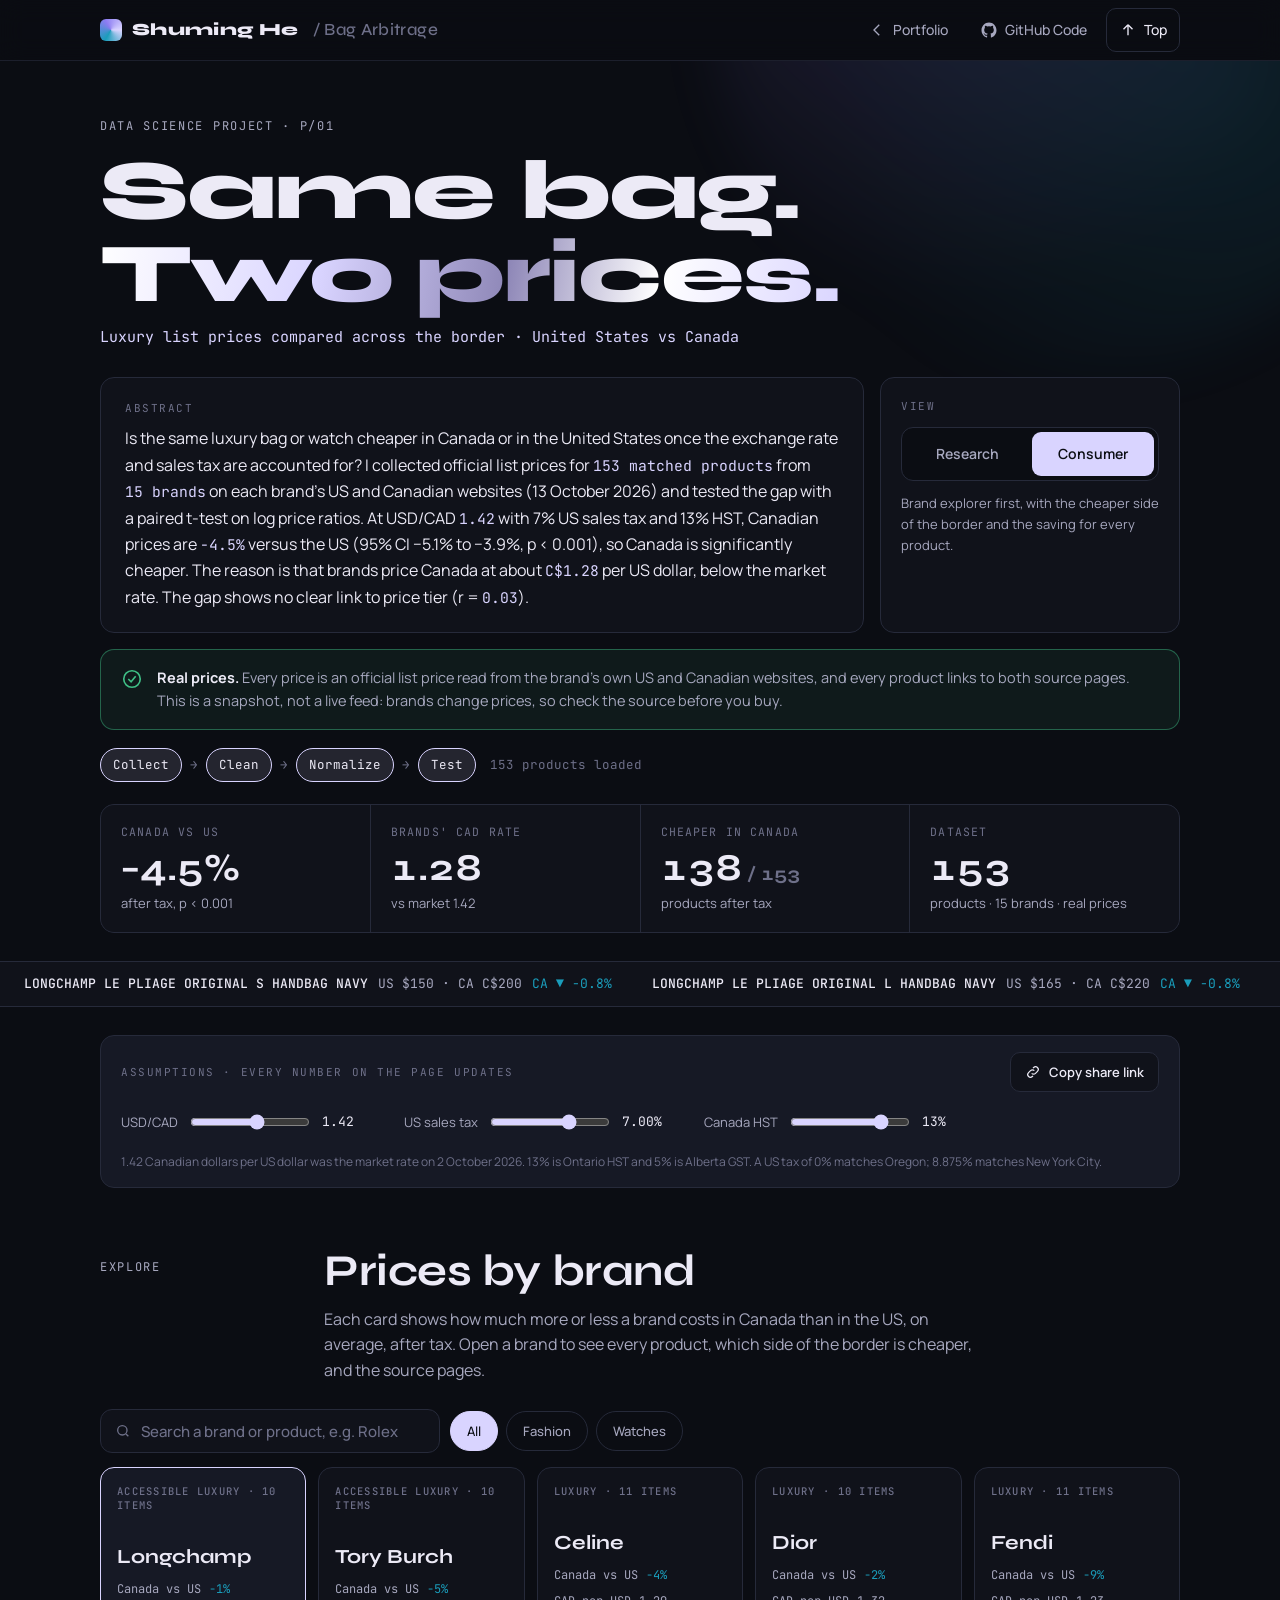
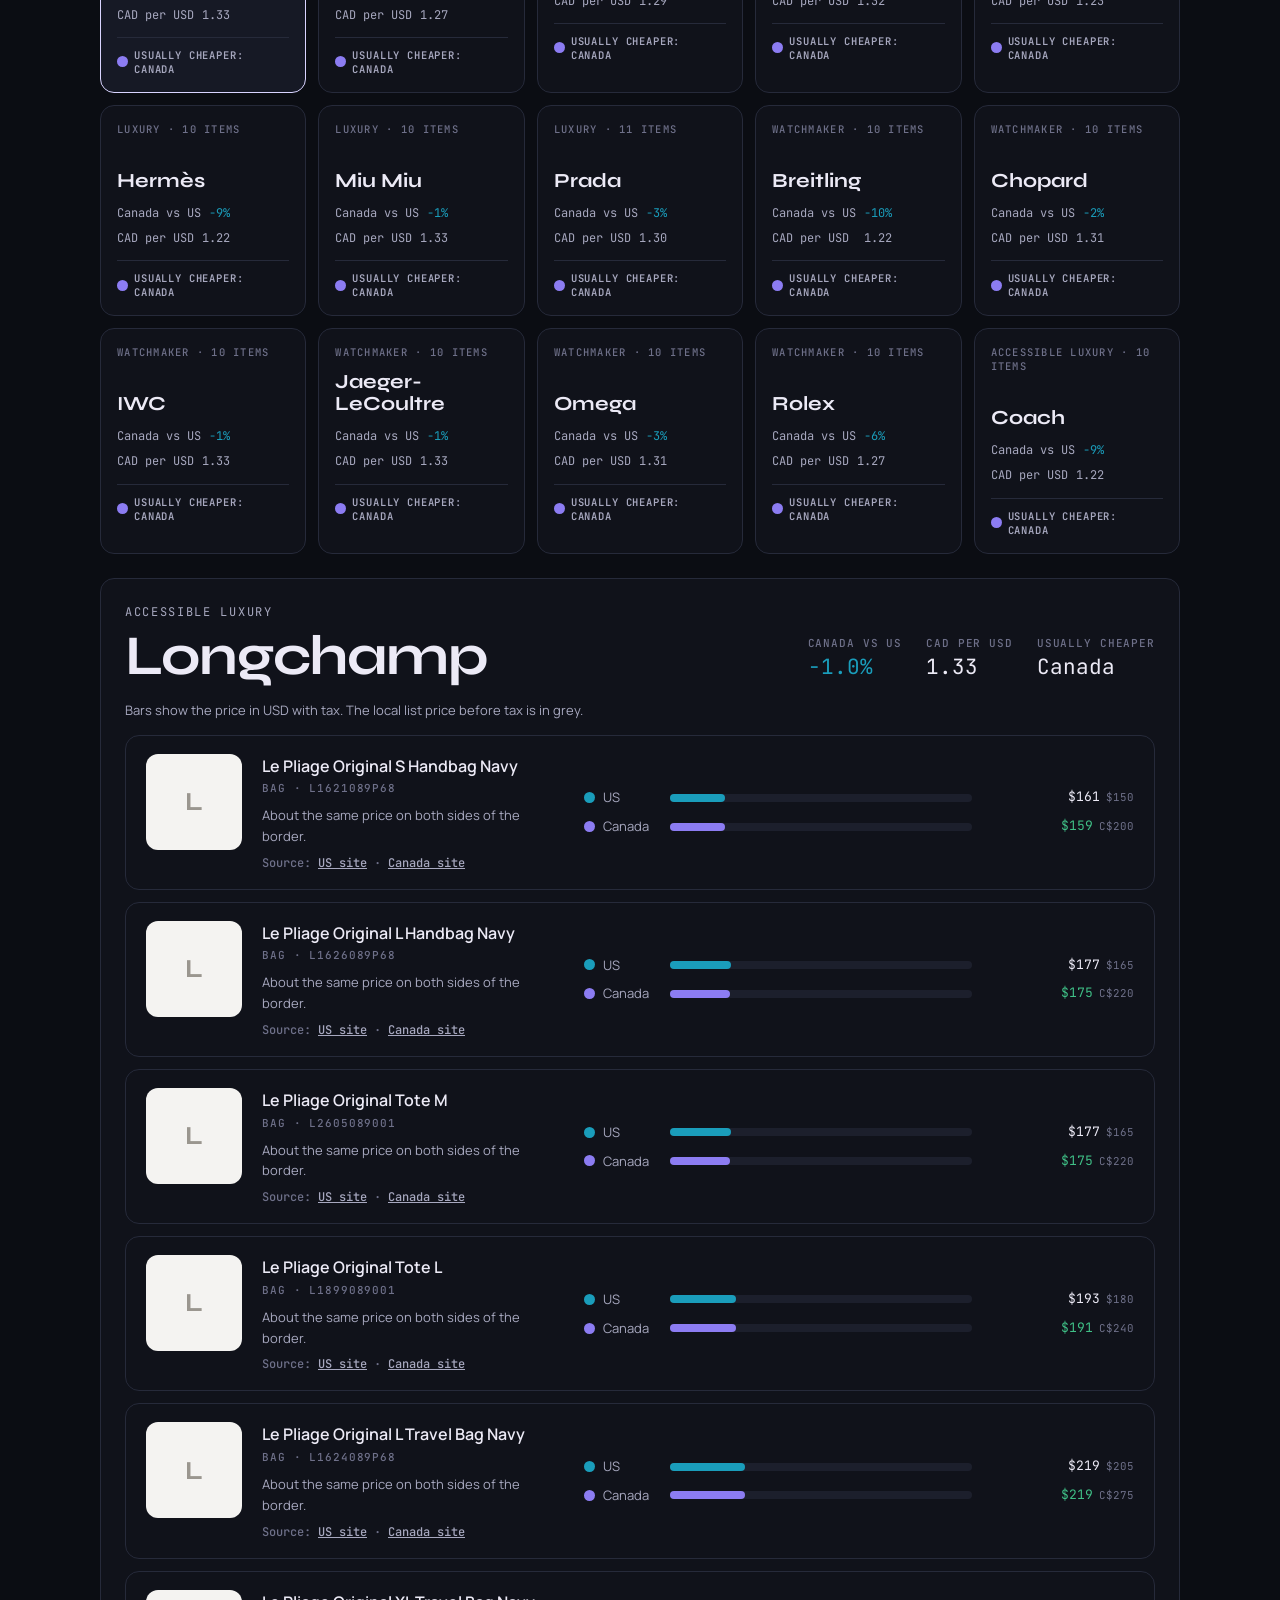
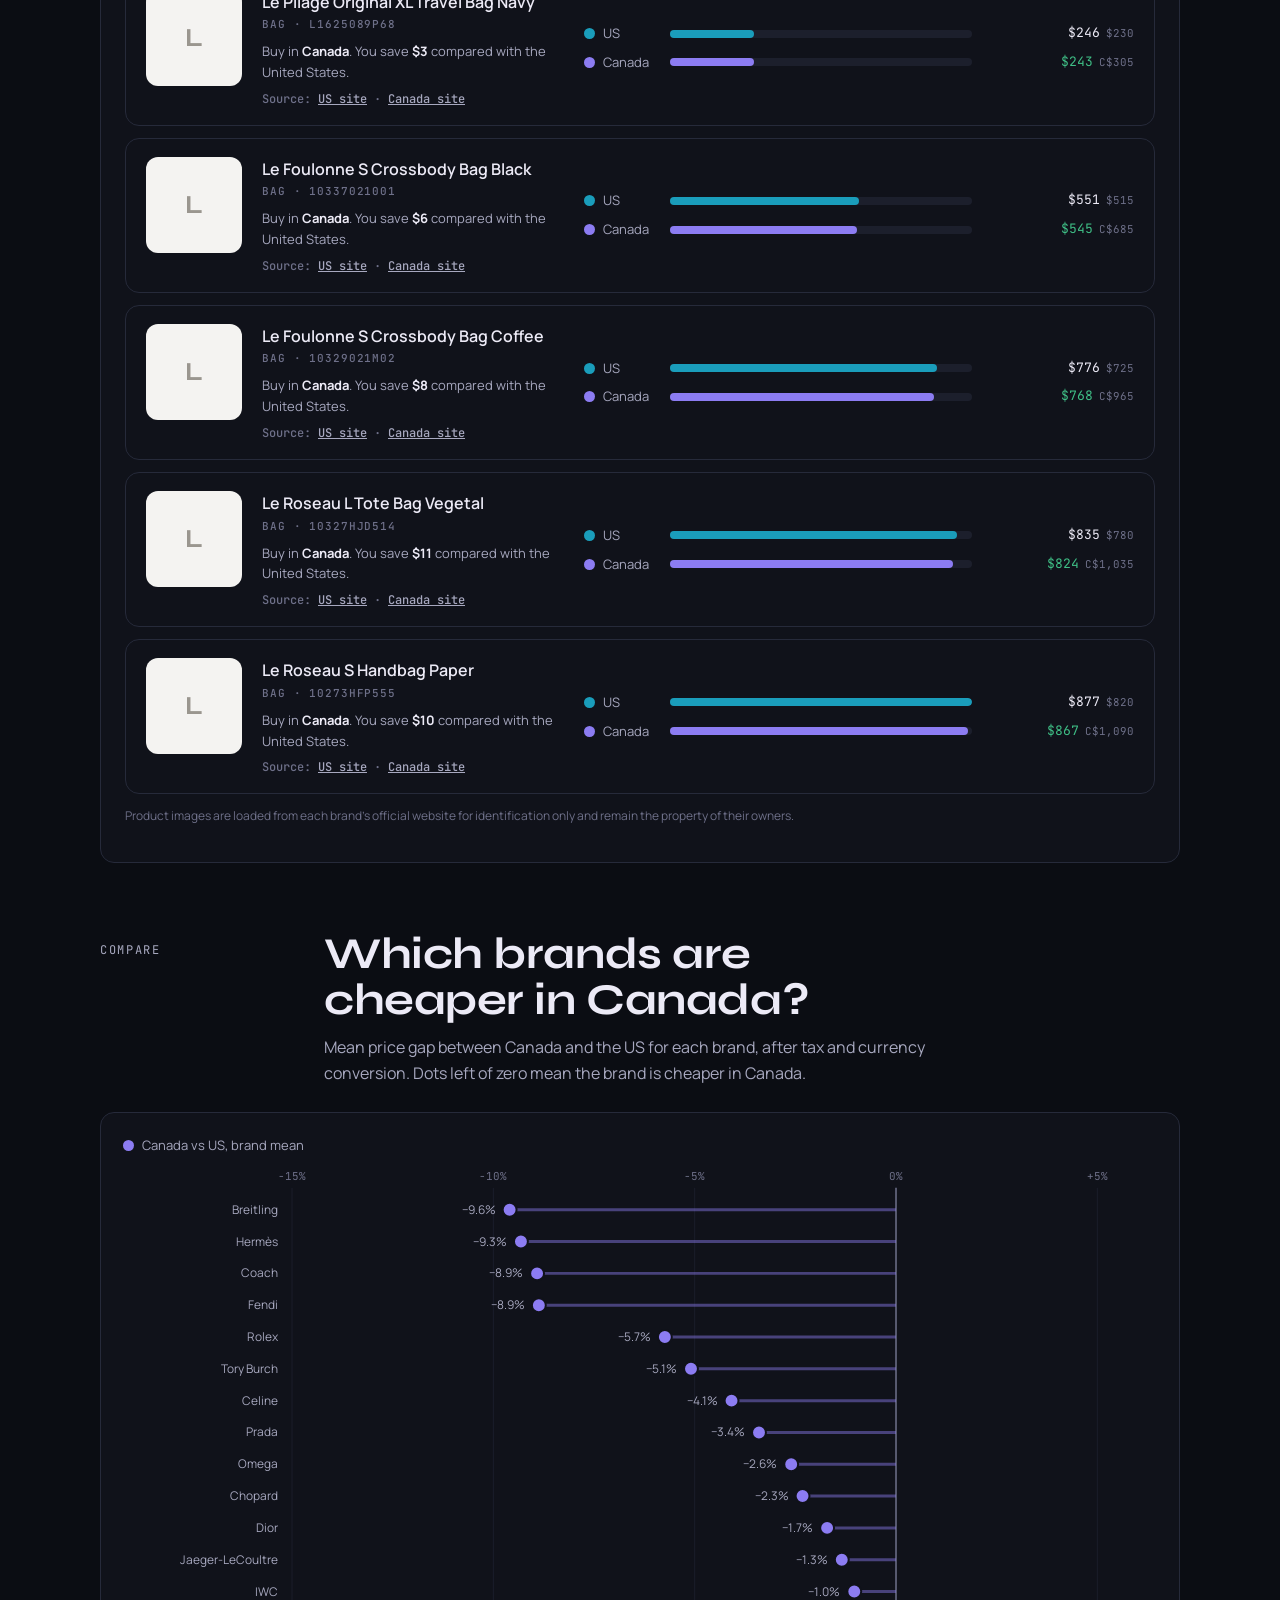
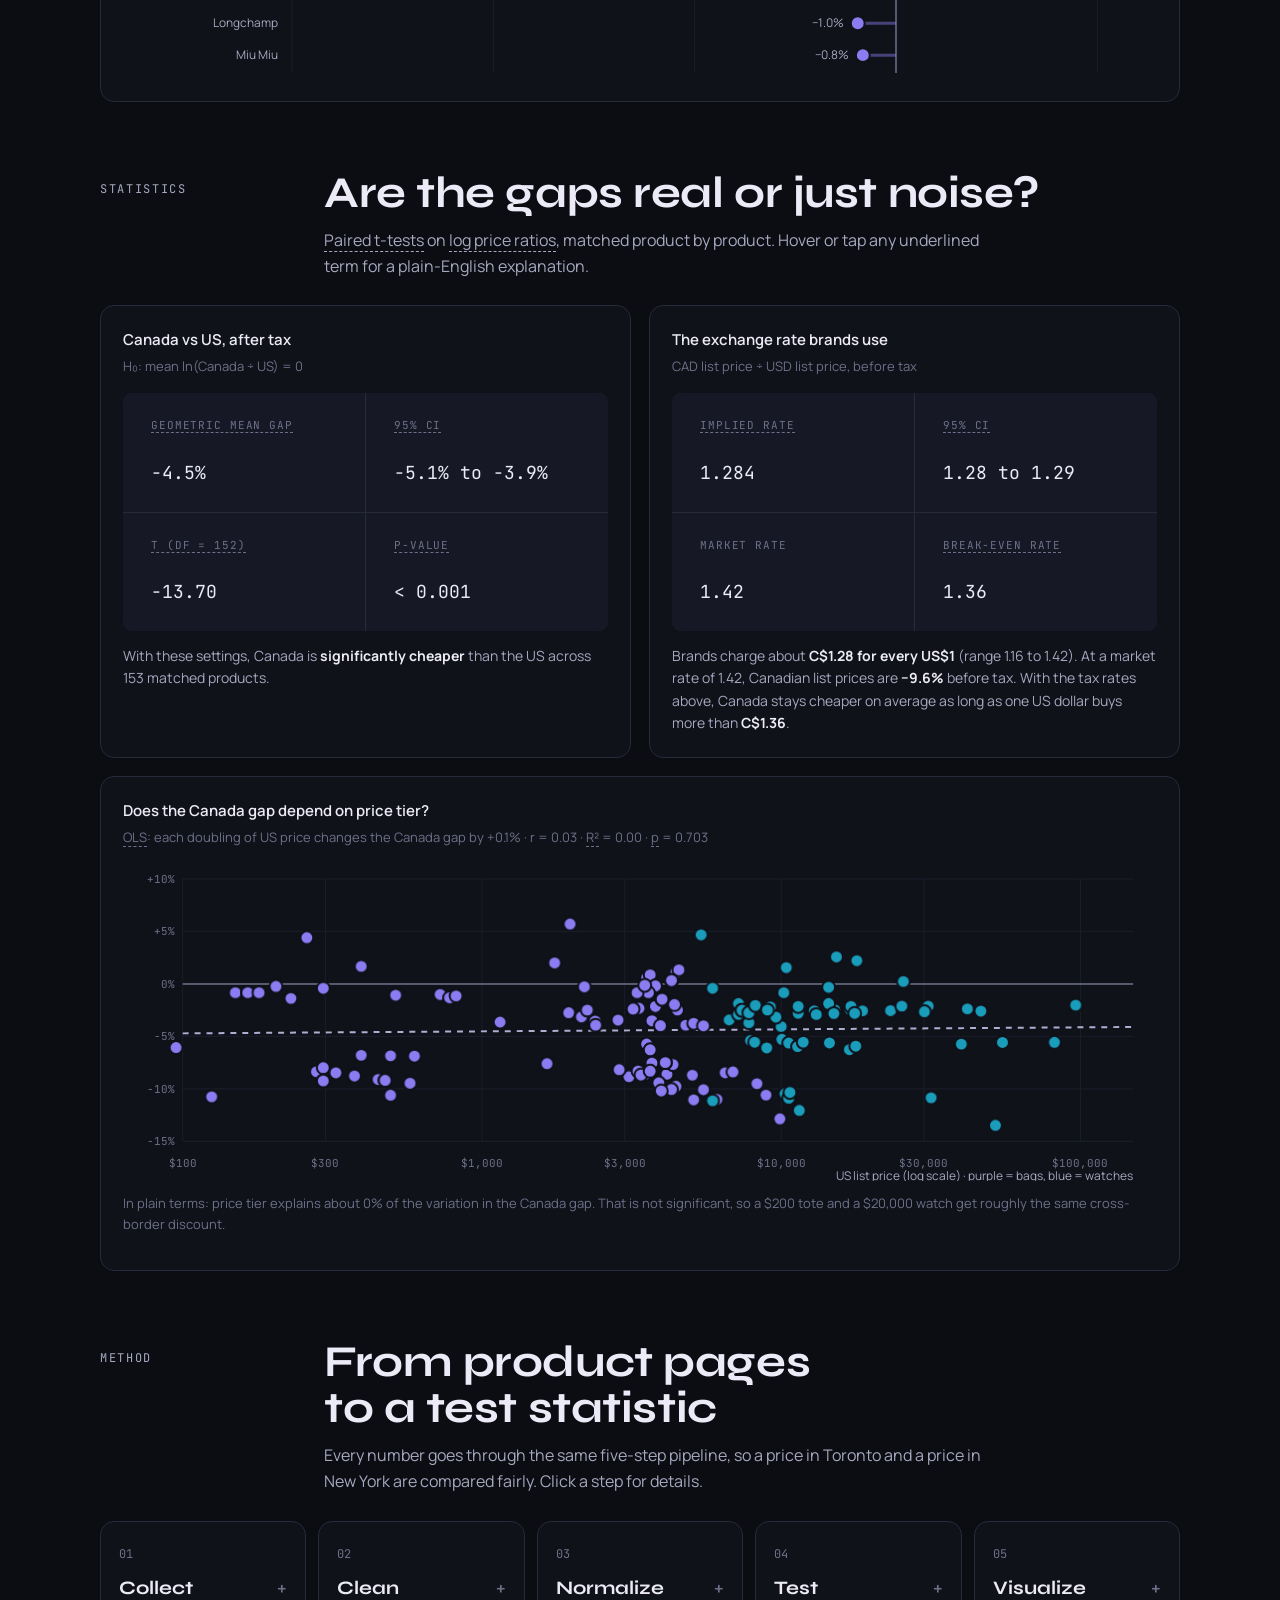
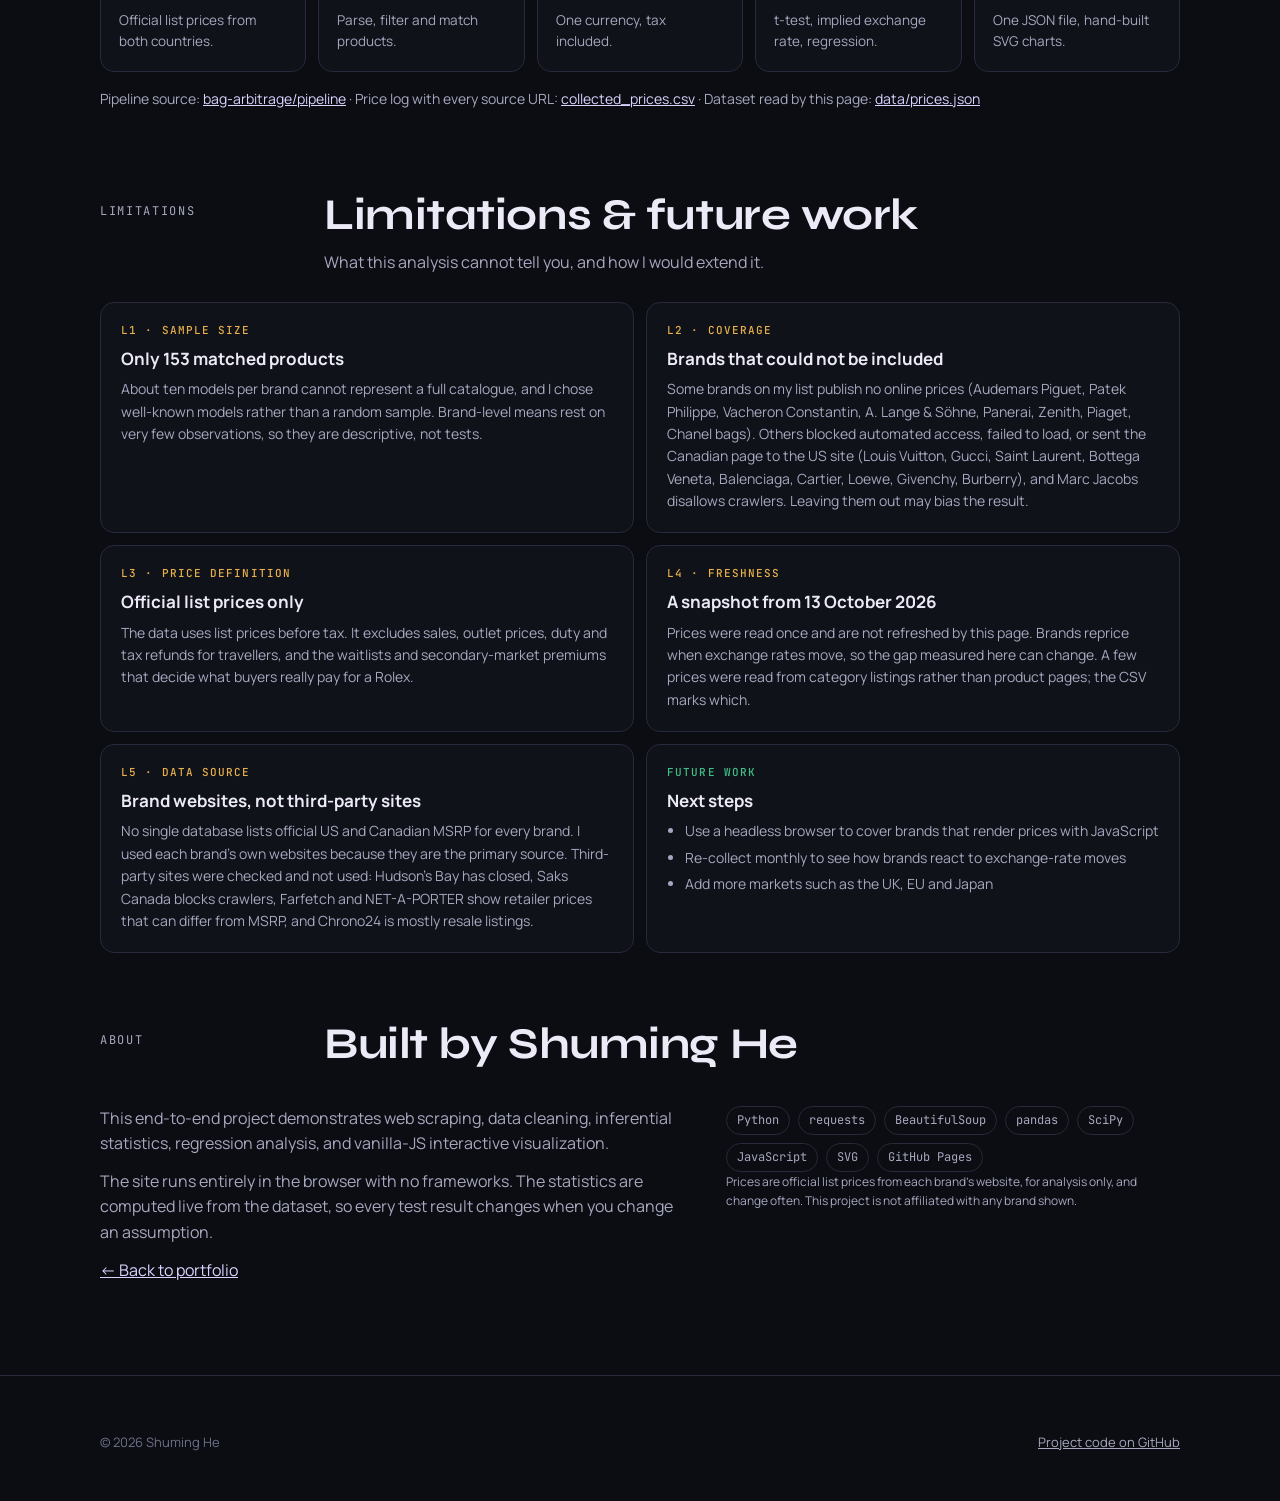
==== commit d4ea8631: "Show brands with product photos first; default to the first brand Co-Authored-By: Claude Opus 5.5 (1" ====
--- a/bag-arbitrage/index.html
+++ b/bag-arbitrage/index.html
@@ -901,7 +901,7 @@
   .then(r => { if (!r.ok) throw new Error(r.status); return r.json(); })
   .then(data => {
     RAW = data; WATCH_NOTE = data.meta.watch_note || "";
-    if (!RAW.brands.some(b => b.id === state.brand)) state.brand = "coach";
+    if (!RAW.brands.some(b => b.id === state.brand)) state.brand = RAW.brands[0].id;
     const n = RAW.brands.reduce((s, b) => s + b.items.length, 0);
     document.getElementById("pipe-done").textContent = `${n} products loaded`;
     document.getElementById("l1-title").textContent = `Only ${n} matched products`;
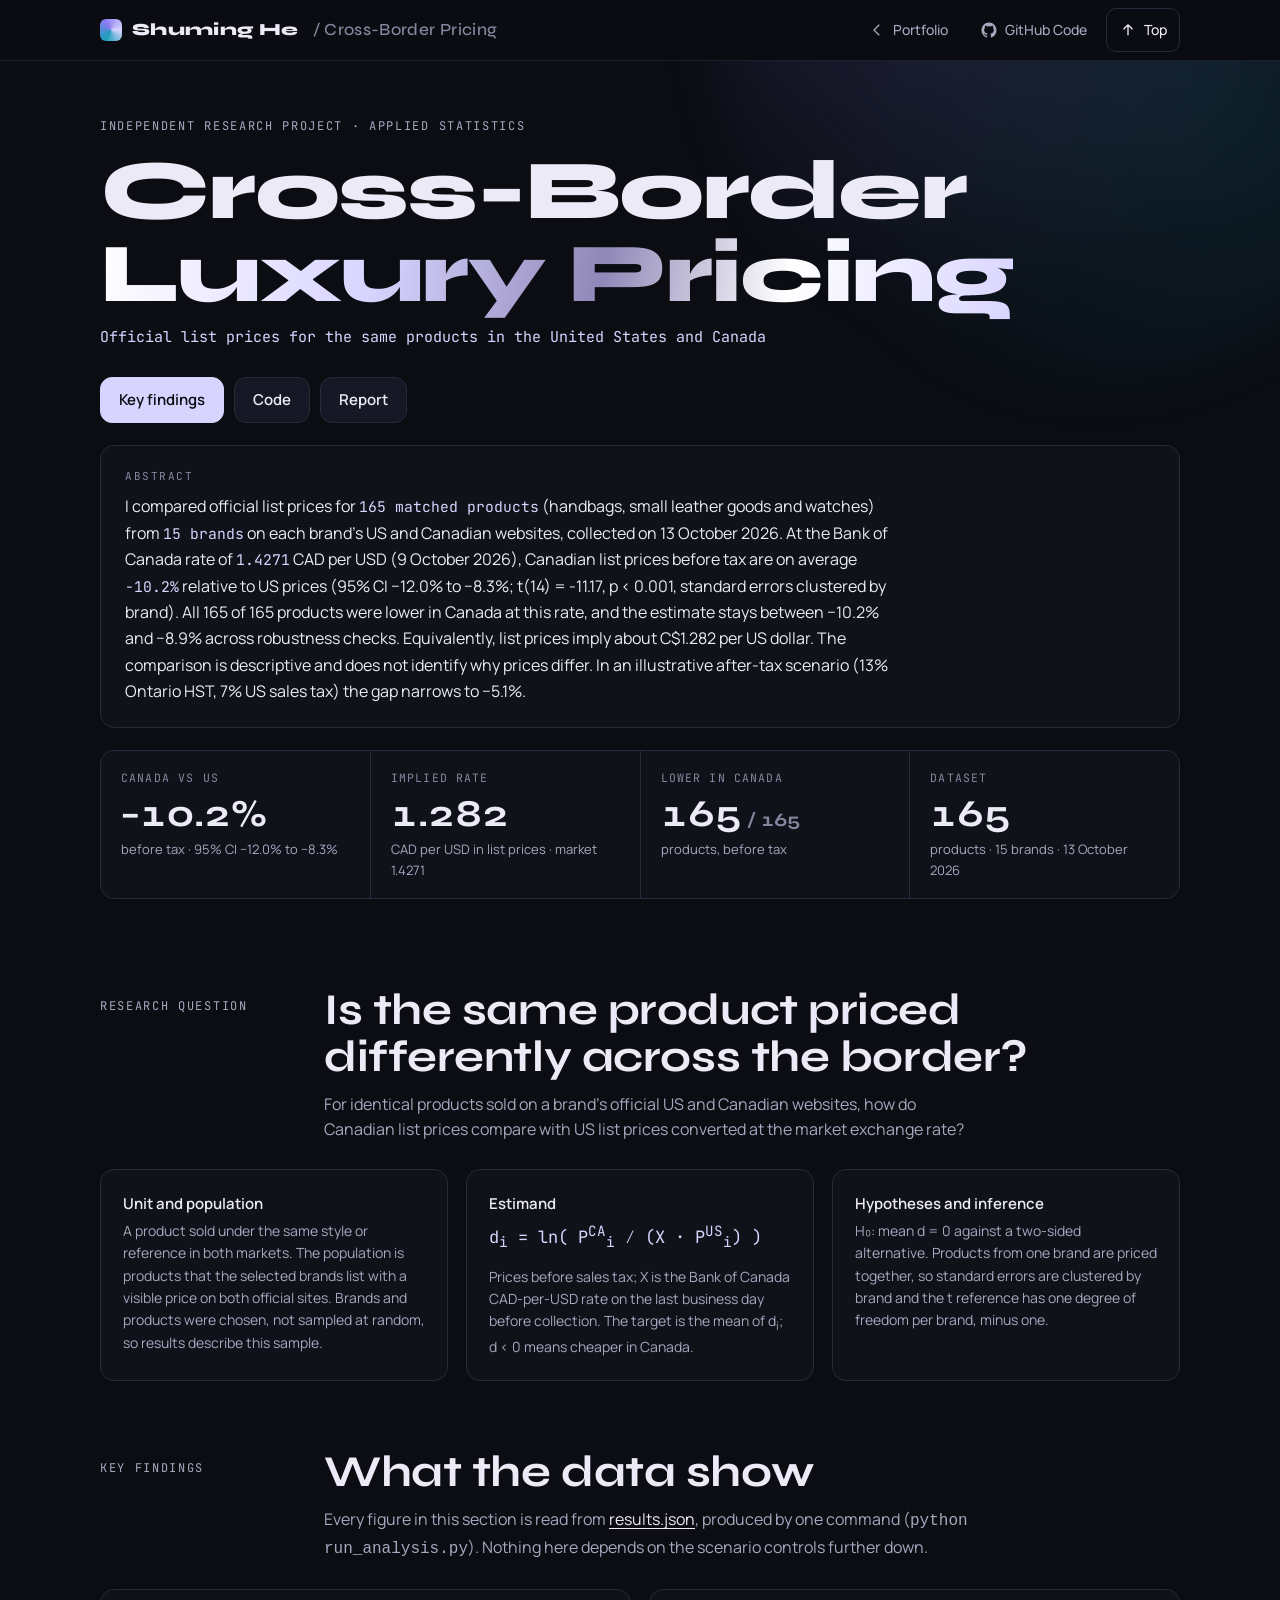
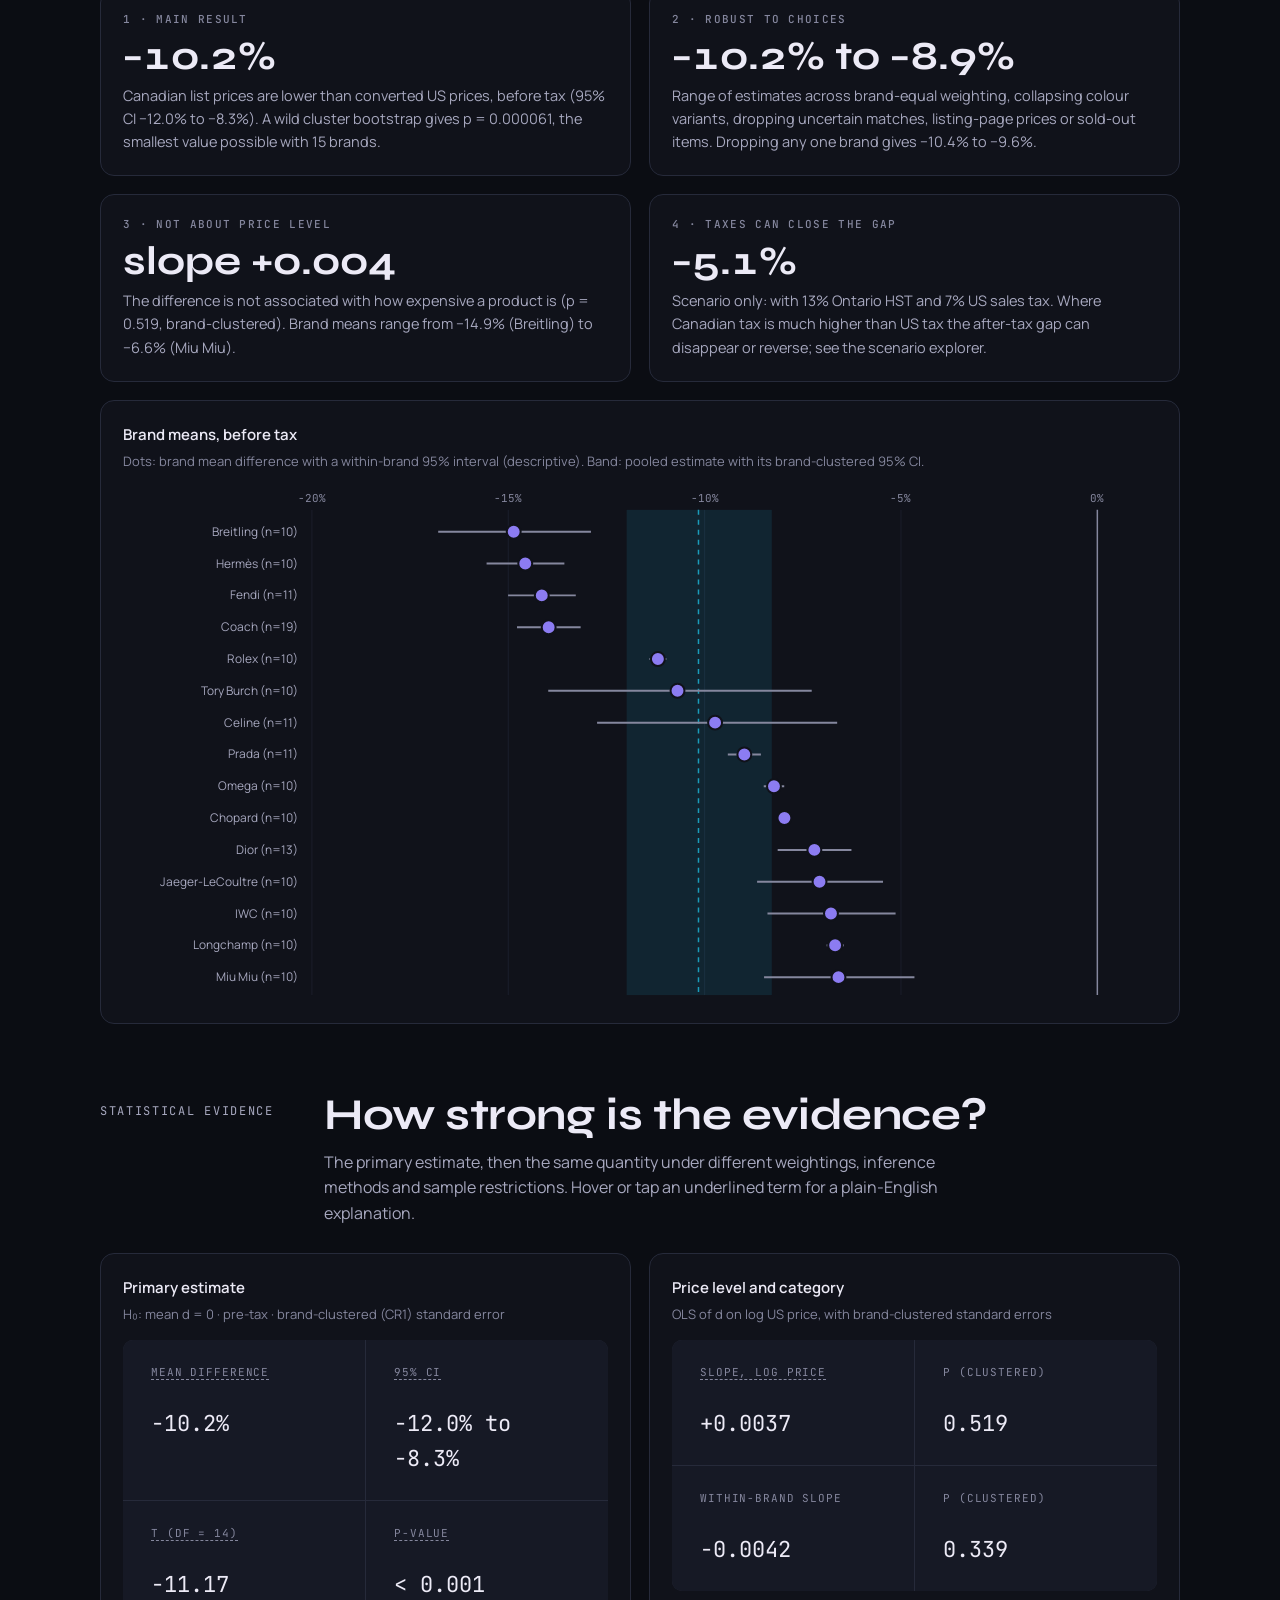
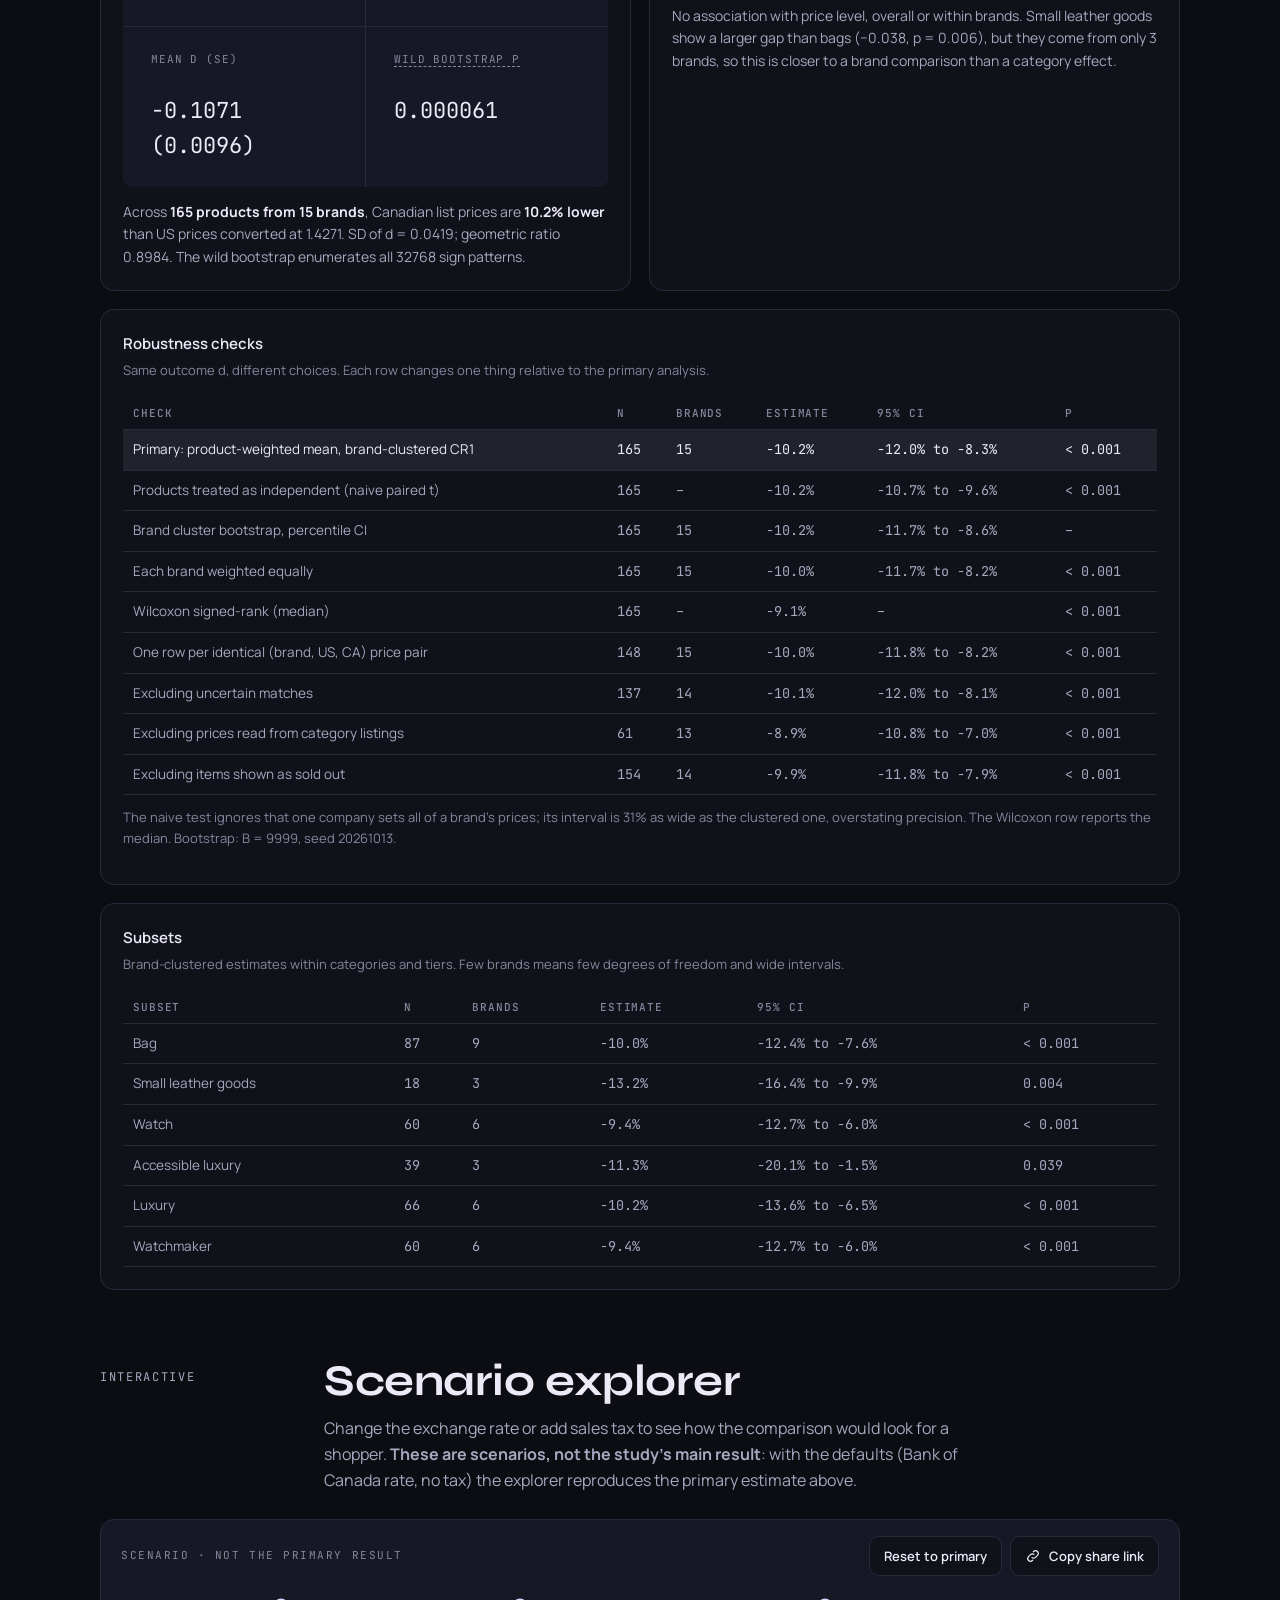
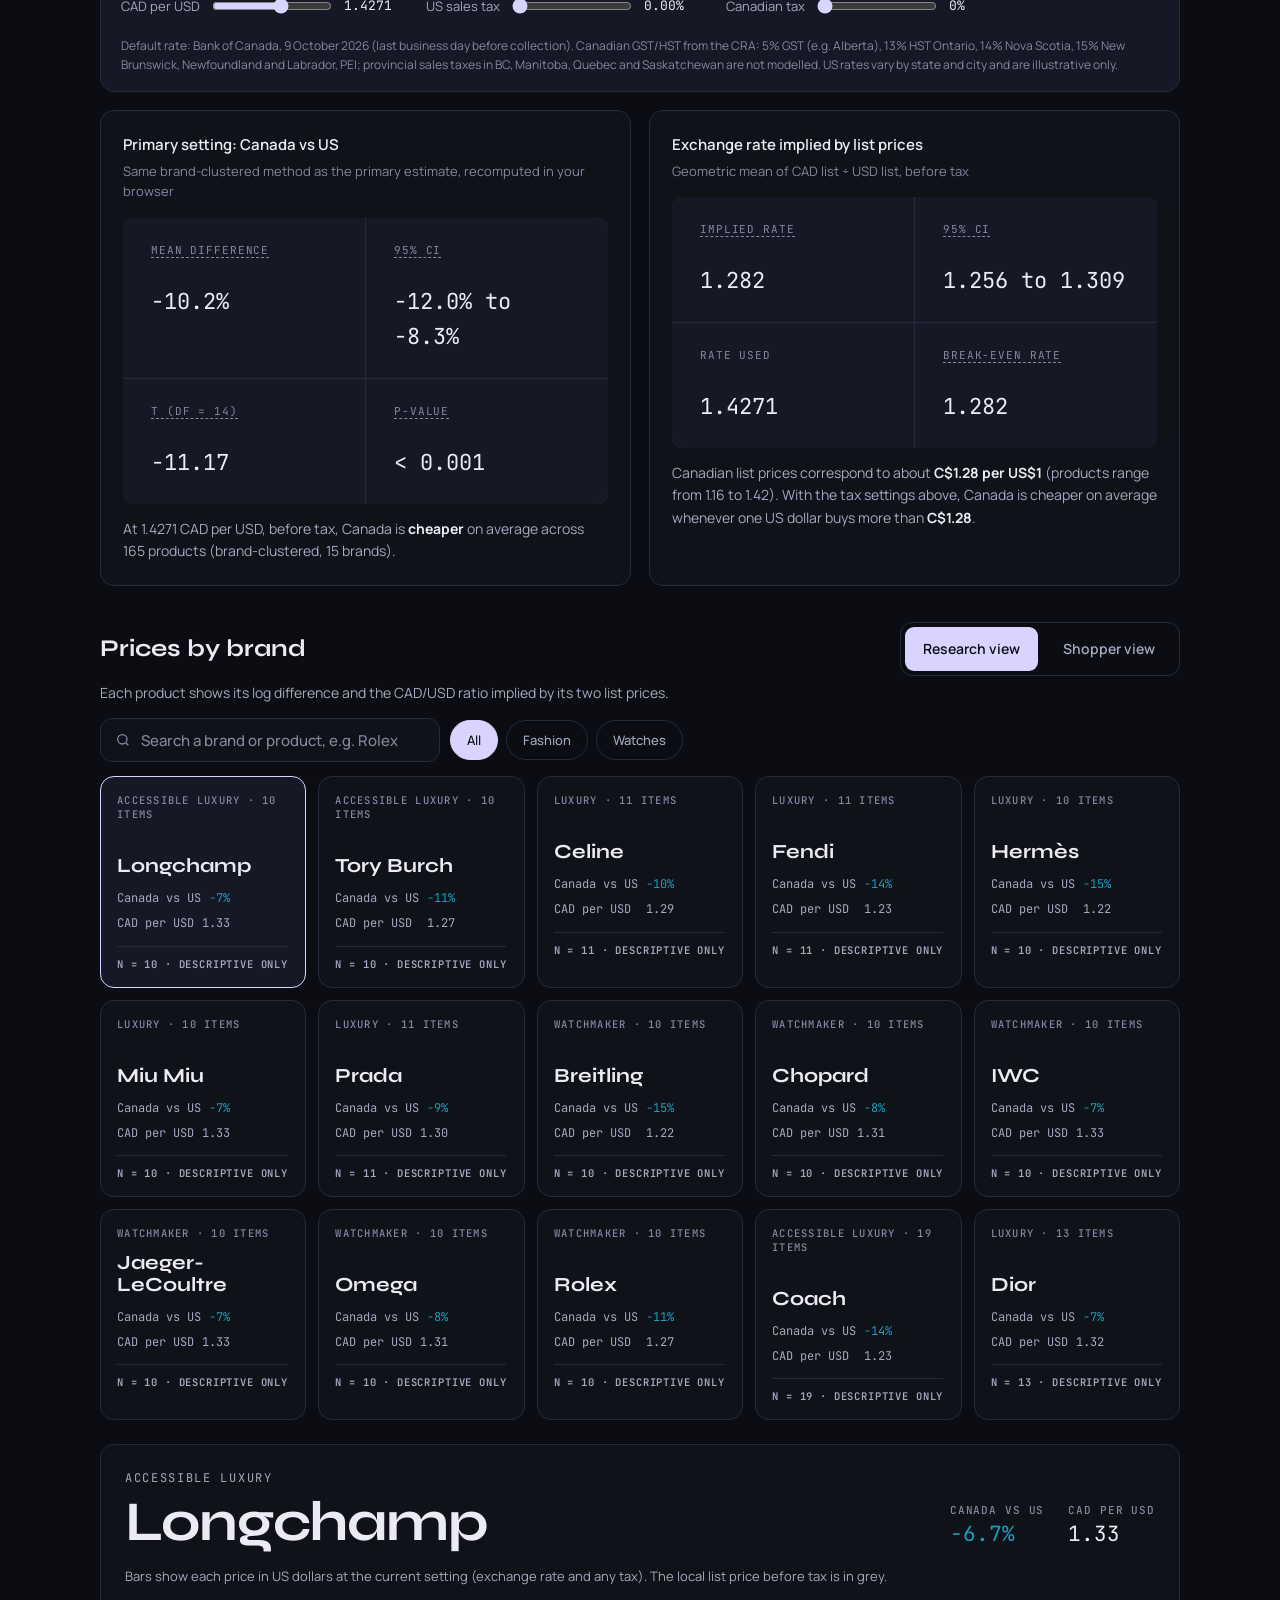
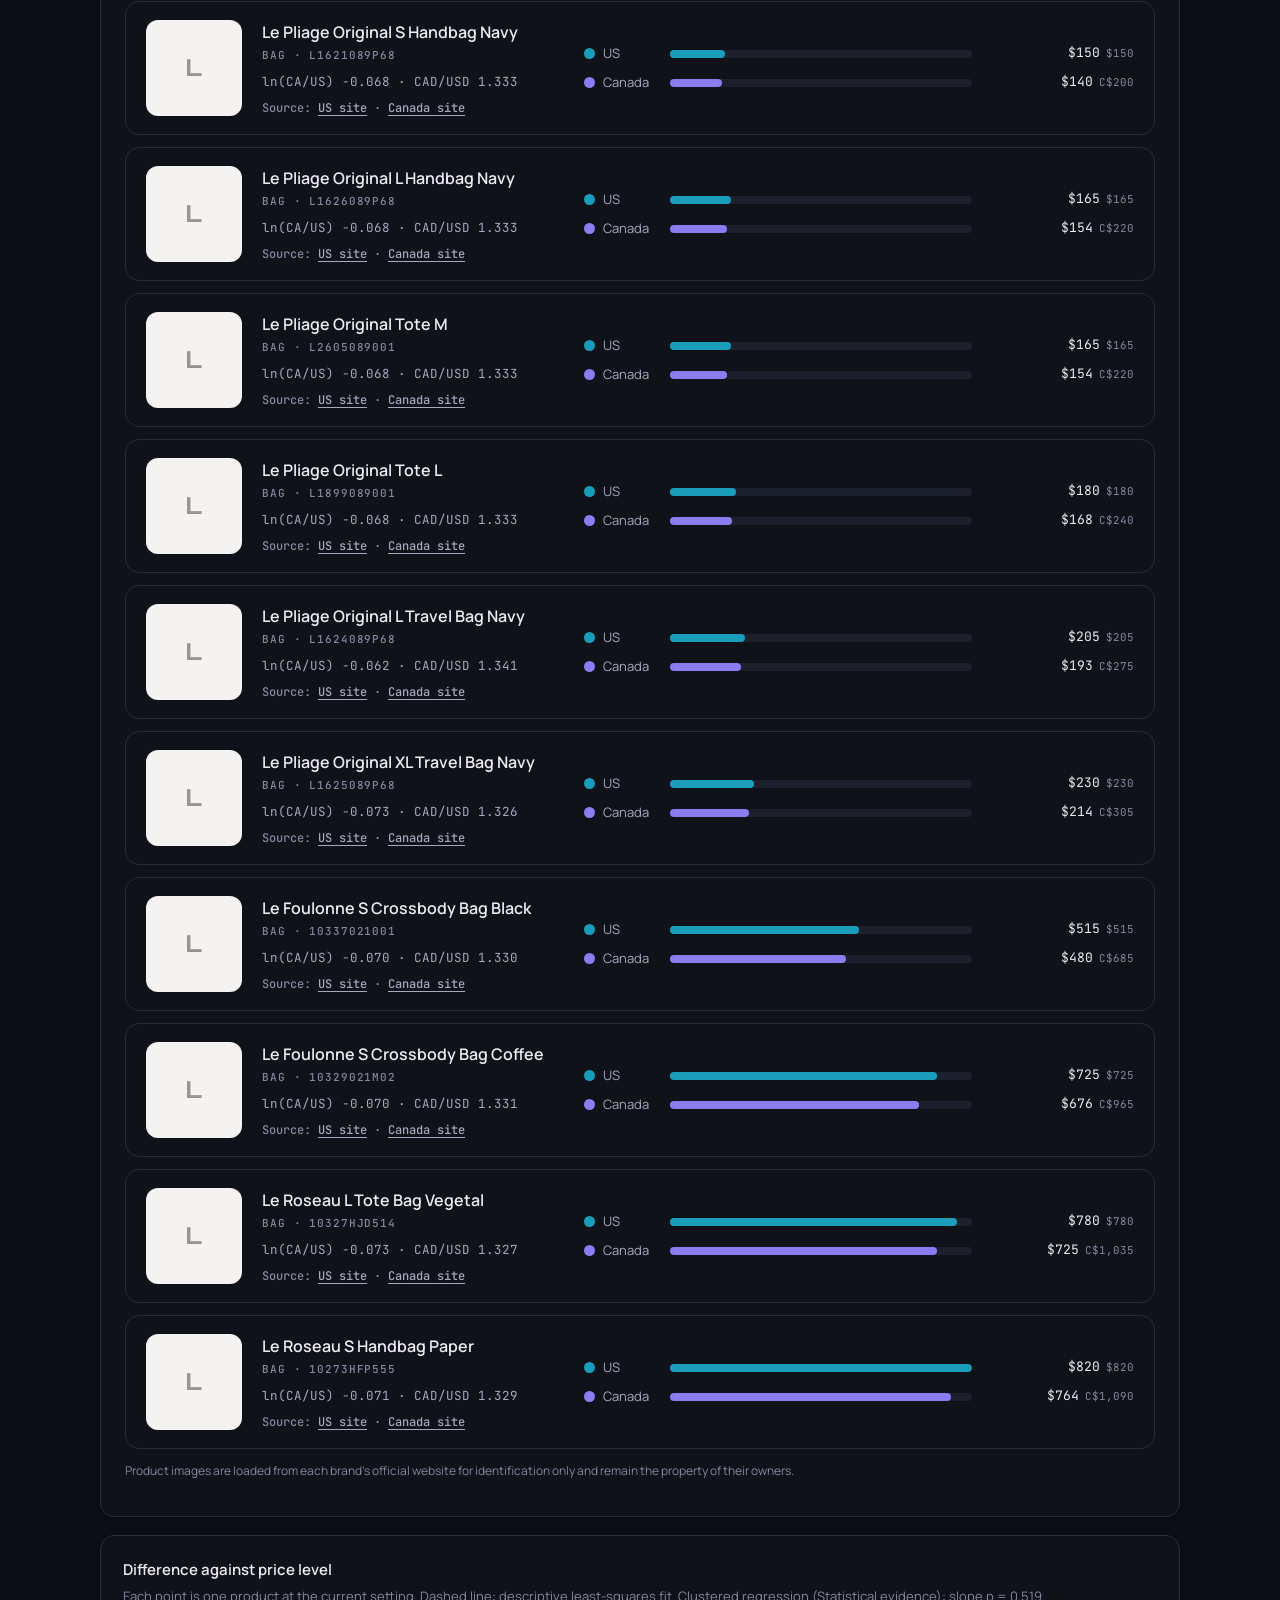
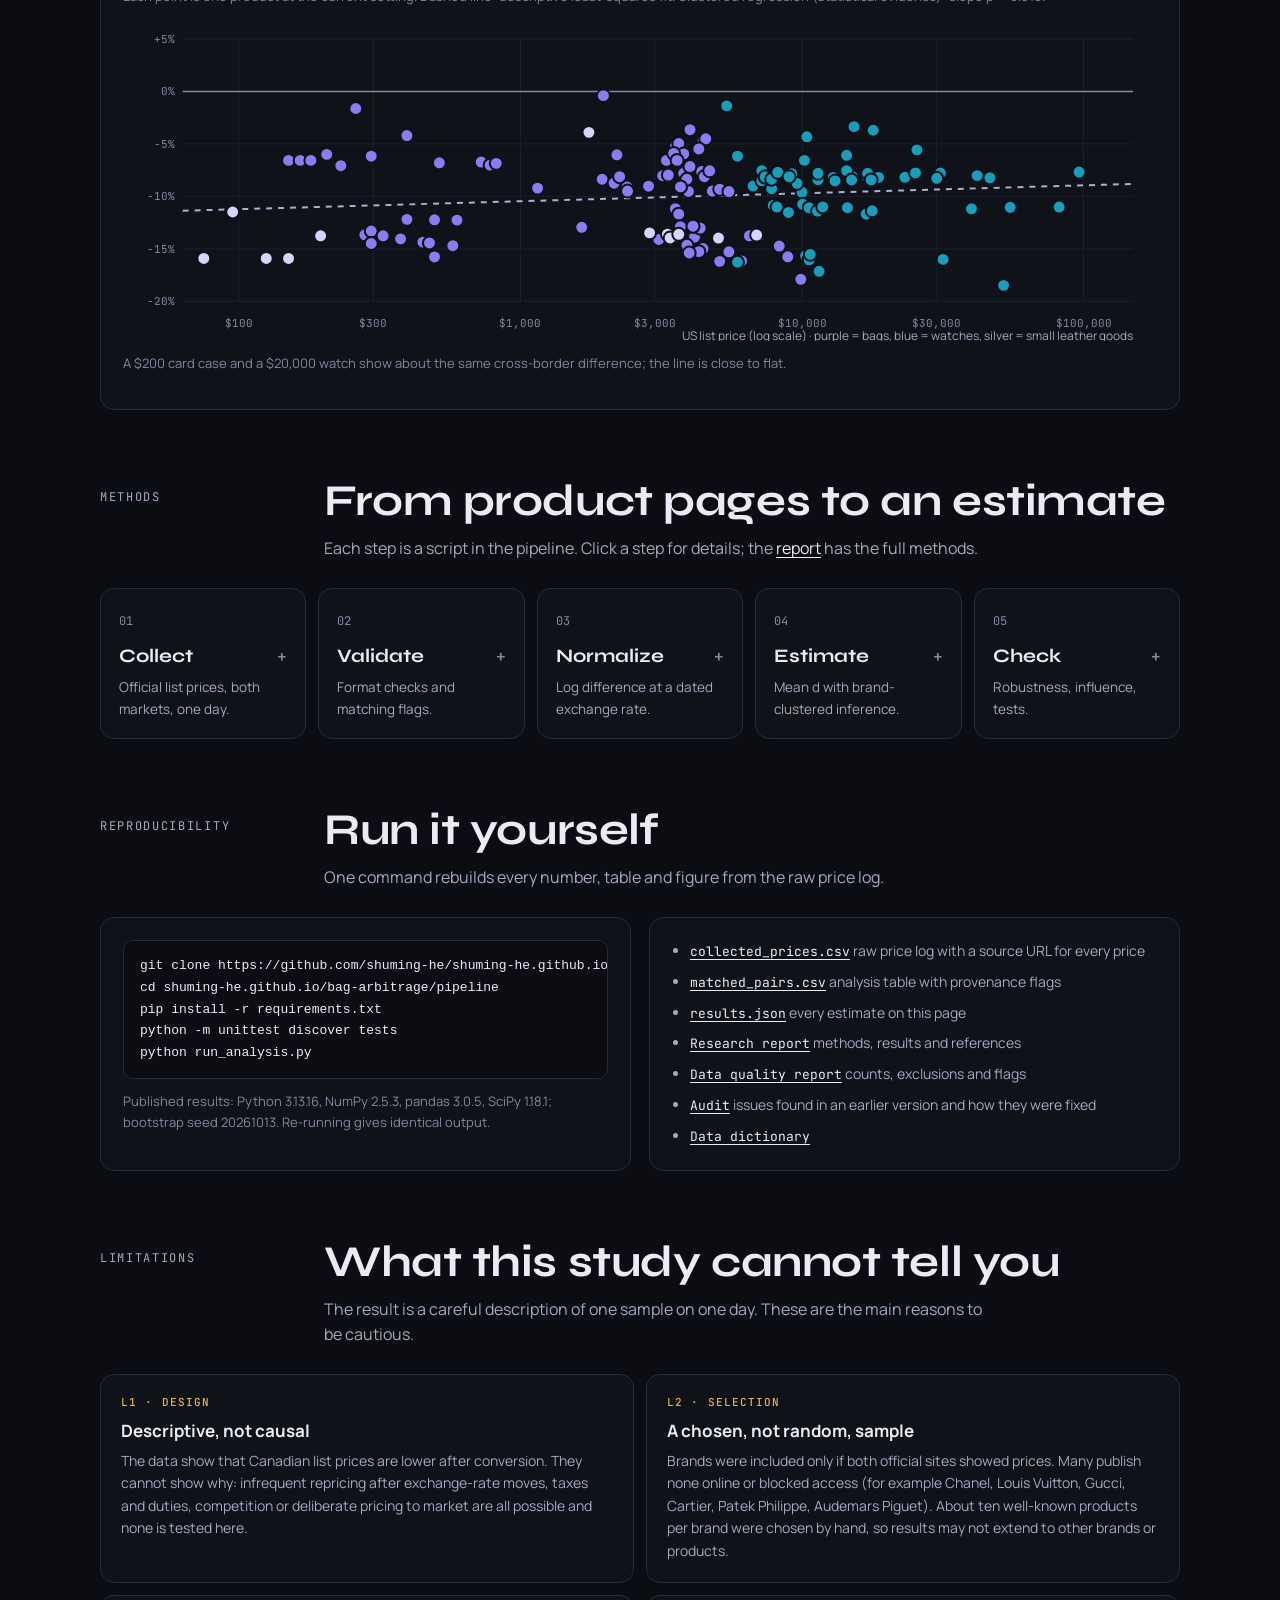
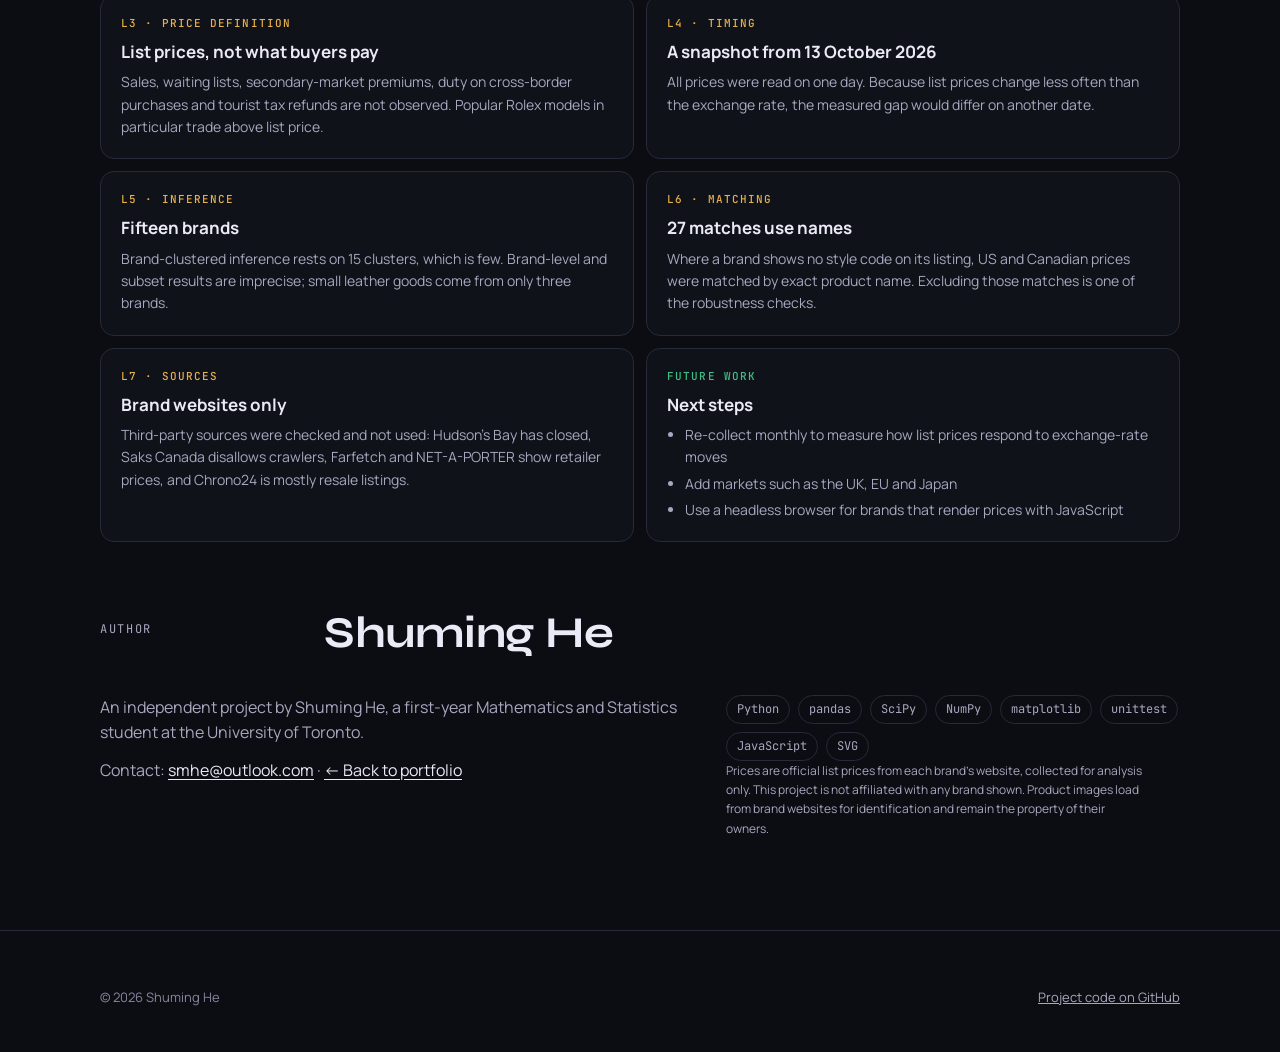
==== commit 7aef7adc: "Turn Bag Arbitrage into a reproducible cross-border pricing study - Restore 12 products that had bee" ====
--- a/bag-arbitrage/index.html
+++ b/bag-arbitrage/index.html
@@ -3,20 +3,20 @@
 <head>
 <meta charset="utf-8">
 <meta name="viewport" content="width=device-width, initial-scale=1, viewport-fit=cover">
-<title>Bag Arbitrage · US vs Canada Luxury Prices</title>
-<meta name="description" content="Data science project by Shuming He: official US and Canadian list prices for 153 luxury bags and watches, compared with paired t-tests, regression and interactive charts.">
+<title>Cross-Border Luxury Pricing · Shuming He</title>
+<meta name="description" content="Independent statistics project by Shuming He: official US and Canadian list prices for 165 matched luxury products from 15 brands, with brand-clustered inference, robustness checks and a reproducible pipeline.">
 <meta property="og:type" content="website">
 <meta property="og:url" content="https://shuming-he.github.io/bag-arbitrage/">
-<meta property="og:title" content="Bag Arbitrage · US vs Canada Luxury Prices">
-<meta property="og:description" content="Is the same luxury bag or watch cheaper in Canada or the US? Real list prices for 153 products from 15 brands, with paired t-tests and regression.">
+<meta property="og:title" content="Cross-Border Luxury Pricing · US vs Canada">
+<meta property="og:description" content="How do Canadian list prices for the same luxury products compare with US prices at the market exchange rate? 165 matched products, 15 brands, reproducible analysis.">
 <meta name="twitter:card" content="summary">
 <link rel="preconnect" href="https://fonts.googleapis.com">
 <link rel="preconnect" href="https://fonts.gstatic.com" crossorigin>
 <link rel="stylesheet" href="https://fonts.googleapis.com/css2?family=Syne:wght@500;700;800&family=Manrope:wght@400;500;600;700&family=JetBrains+Mono:wght@400;500;700&display=swap">
 <link rel="stylesheet" href="/assets/base.css">
 <style>
-/* Layout: research-paper header (abstract + mode switch + data notice) over a price-terminal body.
-   Research mode reorders sections so statistics lead; Consumer mode leads with the brand explorer. */
+/* Layout: research-paper order (question, findings, evidence) first; the interactive scenario explorer comes after.
+   Shopper view only changes how products are described inside the explorer. */
 
 .hero { padding-block: 56px 28px; position: relative; overflow: hidden; }
 .hero::before { content: ""; position: absolute; inset: -45% -12% auto auto; width: 720px; height: 720px; border-radius: 50%; background: radial-gradient(circle at 30% 30%, color-mix(in oklab, var(--ca) 36%, transparent), transparent 60%), radial-gradient(circle at 70% 60%, color-mix(in oklab, var(--us) 26%, transparent), transparent 62%); filter: blur(30px); opacity: .5; pointer-events: none; }
@@ -75,9 +75,6 @@
 
 main { display: flex; flex-direction: column; }
 main > section { width: 100%; min-width: 0; }
-#assume-sec { order: 0; }
-#brands { order: 1; } #compare { order: 2; } #stats { order: 3; } #method { order: 4; } #limits { order: 5; } #about { order: 6; }
-.mode-research #stats { order: 1; } .mode-research #compare { order: 2; } .mode-research #method { order: 3; } .mode-research #brands { order: 4; }
 .mode-research .consumer-only { display: none !important; }
 body:not(.mode-research) .research-only { display: none !important; }
 
@@ -92,7 +89,6 @@
 .module-title { font-weight: 600; font-size: 15px; margin: 0 0 4px; }
 .module-sub { font-size: 13px; color: var(--fg-3); margin: 0 0 16px; }
 
-#assume-sec { padding-top: 28px; }
 .assume { display: flex; flex-wrap: wrap; gap: 14px 28px; align-items: center; padding: 16px 20px; background: var(--surface-2); border: 1px solid var(--line); border-radius: var(--radius); }
 .assume .ttl { font-family: var(--font-mono); font-size: 11px; letter-spacing: .14em; text-transform: uppercase; color: var(--fg-3); flex-basis: 100%; display: flex; justify-content: space-between; align-items: center; gap: 10px 12px; flex-wrap: wrap; }
 .assume label { font-size: 13px; color: var(--fg-2); display: flex; align-items: center; gap: 10px; }
@@ -212,13 +208,12 @@
 .test .v { font-family: var(--font-mono); font-size: 18px; color: var(--fg); }
 .mode-research .test .v { font-size: 22px; }
 .verdict-text { font-size: 14px; color: var(--fg-2); margin: 0; }
-#stats .grid-2 > .module, #stats > .module { opacity: 0; transform: translateY(28px); transition: opacity .6s ease-out, transform .6s ease-out, box-shadow .6s ease-out; }
-#stats .grid-2 > .module:nth-child(2) { transition-delay: .1s, .1s, 0s; }
-#stats > .module { transition-delay: .2s, .2s, 0s; }
-#stats.seen .grid-2 > .module, #stats.seen > .module { opacity: 1; transform: none; }
+.js-motion [data-reveal] .reveal { opacity: 0; transform: translateY(28px); transition: opacity .6s ease-out, transform .6s ease-out, box-shadow .6s ease-out; }
+.js-motion [data-reveal] .grid-2 > .reveal:nth-child(2) { transition-delay: .1s, .1s, 0s; }
+.js-motion [data-reveal].seen .reveal { opacity: 1; transform: none; }
 #scatter circle.pt { transform-box: fill-box; transform-origin: center; }
-#stats:not(.seen) #scatter circle.pt { opacity: 0; }
-#stats.animating #scatter circle.pt { animation: pop .4s ease-out both; animation-delay: var(--d, 0s); }
+.js-motion #scatter-mod:not(.seen) #scatter circle.pt { opacity: 0; }
+#scatter-mod.animating #scatter circle.pt { animation: pop .4s ease-out both; animation-delay: var(--d, 0s); }
 @keyframes pop { from { opacity: 0; transform: scale(0); } }
 .stats { transition: box-shadow .6s ease-out; }
 .stat .v, .test .v { transition: transform .3s ease-out, color .3s ease-out; transform-origin: left center; }
@@ -253,12 +248,42 @@
 #tip .r { display: flex; justify-content: space-between; gap: 16px; font-family: var(--font-mono); font-size: 12px; color: var(--fg-2); }
 #tip .r span:last-child { color: var(--fg); }
 #toast { position: fixed; left: 50%; bottom: calc(24px + env(safe-area-inset-bottom, 0px)); transform: translateX(-50%); z-index: 60; background: var(--chrome); color: var(--bg); font-weight: 600; font-size: 14px; padding: 10px 16px; border-radius: 10px; }
+.hero-links { display: flex; flex-wrap: wrap; gap: 10px; margin: 0 0 22px; }
+.abstract a, .module a, .sec-head a, .limit a, .about-grid a { color: var(--fg); text-underline-offset: 3px; }
+.grid-3 { display: grid; grid-template-columns: repeat(3, minmax(0, 1fr)); gap: 18px; }
+@media (max-width: 900px) { .grid-3 { grid-template-columns: 1fr; } }
+.plain-2 { margin: 0; font-size: 14px; color: var(--fg-2); }
+.formula { font-family: var(--font-mono); font-size: 17px; color: var(--chrome); margin: 4px 0 12px; overflow-wrap: anywhere; }
+.findings { display: grid; grid-template-columns: repeat(2, minmax(0, 1fr)); gap: 18px; }
+@media (max-width: 760px) { .findings { grid-template-columns: 1fr; } }
+.finding { background: var(--surface); border: 1px solid var(--line); border-radius: var(--radius); padding: 22px; min-width: 0; }
+.finding .k { font: 500 11px var(--font-mono); letter-spacing: .12em; text-transform: uppercase; color: var(--fg-3); }
+.finding .v { font-family: var(--font-display); font-weight: 700; font-size: clamp(28px, 4vw, 40px); line-height: 1.1; margin: 8px 0 6px; font-variant-numeric: tabular-nums; }
+.finding p { margin: 0; color: var(--fg-2); font-size: 14.5px; }
+.finding p b { color: var(--fg); }
+.tbl-wrap { overflow-x: auto; }
+.tbl { width: 100%; border-collapse: collapse; font-size: 13.5px; min-width: 620px; }
+.tbl caption { text-align: left; }
+.tbl th, .tbl td { text-align: left; padding: 9px 10px; border-bottom: 1px solid var(--line); vertical-align: top; }
+.tbl th { font: 500 11px var(--font-mono); letter-spacing: .08em; text-transform: uppercase; color: var(--fg-3); }
+.tbl td.num { font-family: var(--font-mono); font-variant-numeric: tabular-nums; white-space: nowrap; }
+.tbl tr.primary td { color: var(--fg); background: color-mix(in oklab, var(--chrome) 8%, transparent); }
+.tbl td { color: var(--fg-2); }
+.ttl-actions { display: inline-flex; gap: 8px; flex-wrap: wrap; }
+.explore-head { display: flex; flex-wrap: wrap; justify-content: space-between; align-items: center; gap: 12px; margin: 36px 0 6px; }
+.explore-head h3 { font-family: var(--font-display); font-size: 24px; margin: 0; }
+.explore-head .seg { min-width: 280px; }
+.explore-desc { color: var(--fg-2); font-size: 14px; margin: 0 0 14px; }
+.cmd { margin: 0; padding: 14px 16px; background: var(--bg); border: 1px solid var(--line); border-radius: 10px; overflow-x: auto; font: 13px/1.6 var(--font-mono); color: var(--fg); }
+.files { margin: 0; padding-left: 18px; display: grid; gap: 8px; color: var(--fg-2); font-size: 14px; }
+.files a { font-family: var(--font-mono); font-size: 13px; }
+.sr-only { position: absolute; width: 1px; height: 1px; padding: 0; margin: -1px; overflow: hidden; clip: rect(0 0 0 0); white-space: nowrap; border: 0; }
 </style>
 </head>
 <body>
 <nav class="site" aria-label="Site">
   <div class="wrap">
-    <a class="logo" href="/"><span class="logo-mark" aria-hidden="true"></span><span>Shuming He</span><span class="full" style="color:var(--fg-3);font-weight:500">&nbsp;/ Bag Arbitrage</span></a>
+    <a class="logo" href="/"><span class="logo-mark" aria-hidden="true"></span><span>Shuming He</span><span class="full" style="color:var(--fg-3);font-weight:500">&nbsp;/ Cross-Border Pricing</span></a>
     <div class="nav-actions">
       <a class="nav-btn" href="/" title="Back to portfolio"><svg viewBox="0 0 24 24" fill="none" stroke="currentColor" stroke-width="1.8" aria-hidden="true"><path d="M15 5l-7 7 7 7"/></svg><span class="lbl">Portfolio</span></a>
       <a class="nav-btn" href="https://github.com/shuming-he/shuming-he.github.io/tree/main/bag-arbitrage" rel="noopener" title="Project code on GitHub"><svg viewBox="0 0 24 24" fill="currentColor" aria-hidden="true"><path d="M12 2C6.5 2 2 6.6 2 12.2c0 4.5 2.9 8.3 6.8 9.7.5.1.7-.2.7-.5v-1.7c-2.8.6-3.4-1.4-3.4-1.4-.5-1.2-1.1-1.5-1.1-1.5-.9-.6.1-.6.1-.6 1 .1 1.5 1.1 1.5 1.1.9 1.6 2.4 1.1 3 .9.1-.7.4-1.1.6-1.4-2.2-.3-4.6-1.1-4.6-5 0-1.1.4-2 1-2.7-.1-.3-.4-1.3.1-2.7 0 0 .8-.3 2.8 1a9.4 9.4 0 0 1 5 0c1.9-1.3 2.8-1 2.8-1 .5 1.4.2 2.4.1 2.7.6.7 1 1.6 1 2.7 0 3.9-2.3 4.7-4.6 5 .4.3.7.9.7 1.9v2.8c0 .3.2.6.7.5 4-1.4 6.8-5.2 6.8-9.7C22 6.6 17.5 2 12 2z"/></svg><span class="lbl">GitHub Code</span></a>
@@ -269,66 +294,135 @@
 
 <header class="hero" id="top">
   <div class="wrap">
-    <div class="eyebrow">Data Science Project · P/01</div>
-    <h1>Same bag. <span class="chrome">Two prices.</span></h1>
-    <p class="subtitle">Luxury list prices compared across the border · United States vs Canada</p>
-
-    <div class="head-grid">
-      <div class="abstract" aria-labelledby="abs-k">
-        <div class="k" id="abs-k">Abstract</div>
-        <p id="abstract-text">Is the same luxury bag or watch cheaper in Canada or in the United States once the exchange rate and sales tax are accounted for? I collected official list prices for matched products from each brand's US and Canadian websites and tested the gap with a paired t-test on log price ratios.</p>
-      </div>
-      <div class="mode-panel">
-        <div class="k">View</div>
-        <div class="seg" role="group" aria-label="View mode">
-          <button type="button" data-mode="research" aria-pressed="false">Research</button>
-          <button type="button" data-mode="consumer" aria-pressed="true">Consumer</button>
-        </div>
-        <p class="mode-desc" id="mode-desc"></p>
-      </div>
-    </div>
-
-    <div class="notice-proto" role="note">
-      <svg viewBox="0 0 24 24" fill="none" stroke="currentColor" stroke-width="1.8" aria-hidden="true"><circle cx="12" cy="12" r="9"/><path d="m8 12 3 3 5-6"/></svg>
-      <p id="data-note"><b>Real prices.</b> Every price is an official list price read from the brand's own US and Canadian websites, and every product links to both source pages. This is a snapshot, not a live feed: brands change prices, so check the source before you buy.</p>
-    </div>
-
-    <div class="pipeline" aria-label="Pipeline">
-      <span class="step">Collect</span><span class="sep" aria-hidden="true">→</span>
-      <span class="step">Clean</span><span class="sep" aria-hidden="true">→</span>
-      <span class="step">Normalize</span><span class="sep" aria-hidden="true">→</span>
-      <span class="step">Test</span>
-      <span class="done" id="pipe-done"></span>
-    </div>
-
-    <div class="stats" id="stats-row"></div>
+    <div class="eyebrow">Independent research project · Applied statistics</div>
+    <h1>Cross-Border <span class="chrome">Luxury Pricing</span></h1>
+    <p class="subtitle">Official list prices for the same products in the United States and Canada</p>
+    <div class="hero-links">
+      <a class="btn solid" href="#findings">Key findings</a>
+      <a class="btn" href="https://github.com/shuming-he/shuming-he.github.io/tree/main/bag-arbitrage/pipeline" rel="noopener">Code</a>
+      <a class="btn" href="reports/report.html">Report</a>
+    </div>
+
+    <div class="abstract" aria-labelledby="abs-k">
+      <div class="k" id="abs-k">Abstract</div>
+      <p id="abstract-text">I compare official list prices for matched luxury products on brands' US and Canadian websites. Results are loaded from <a href="data/results.json">results.json</a>, the output of the analysis pipeline.</p>
+    </div>
+
+    <div class="stats" id="stats-row" aria-live="polite"></div>
   </div>
 </header>
 
-<div class="ticker consumer-only" aria-hidden="true"><div class="ticker-track" id="ticker"></div></div>
-
 <main>
-  <section class="wrap" id="assume-sec">
-    <div class="assume" role="group" aria-label="Assumptions">
-      <div class="ttl"><span>Assumptions · every number on the page updates</span>
-        <button class="share" type="button" id="share"><svg viewBox="0 0 24 24" fill="none" stroke="currentColor" stroke-width="1.8" aria-hidden="true"><path d="M10 14a4 4 0 0 0 5.7 0l3-3a4 4 0 0 0-5.7-5.7l-1 1M14 10a4 4 0 0 0-5.7 0l-3 3a4 4 0 0 0 5.7 5.7l1-1"/></svg>Copy share link</button>
-      </div>
-      <label for="fxca">USD/CAD <input type="range" id="fxca" min="1.25" max="1.55" step="0.01" value="1.42"><output id="fxca-out" for="fxca">1.42</output></label>
-      <label for="taxus">US sales tax <input type="range" id="taxus" min="0" max="10.25" step="0.25" value="7"><output id="taxus-out" for="taxus">7.00%</output></label>
-      <label for="taxca">Canada HST <input type="range" id="taxca" min="5" max="15" step="1" value="13"><output id="taxca-out" for="taxca">13%</output></label>
-      <span class="hint">1.42 Canadian dollars per US dollar was the market rate on 2 October 2026. 13% is Ontario HST and 5% is Alberta GST. A US tax of 0% matches Oregon; 8.875% matches New York City.</span>
+  <section class="block wrap" id="question">
+    <div class="sec-head">
+      <div class="eyebrow">Research question</div>
+      <div>
+        <h2>Is the same product priced differently across the border?</h2>
+        <p>For identical products sold on a brand's official US and Canadian websites, how do Canadian list prices compare with US list prices converted at the market exchange rate?</p>
+      </div>
+    </div>
+    <div class="grid-3">
+      <div class="module"><p class="module-title">Unit and population</p><p class="plain-2">A product sold under the same style or reference in both markets. The population is products that the selected brands list with a visible price on both official sites. Brands and products were chosen, not sampled at random, so results describe this sample.</p></div>
+      <div class="module"><p class="module-title">Estimand</p><p class="formula" aria-label="d sub i equals the natural log of the Canadian price divided by the exchange rate times the US price">d<sub>i</sub> = ln( P<sup>CA</sup><sub>i</sub> ⁄ (X · P<sup>US</sup><sub>i</sub>) )</p><p class="plain-2">Prices before sales tax; X is the Bank of Canada CAD-per-USD rate on the last business day before collection. The target is the mean of d<sub>i</sub>; d &lt; 0 means cheaper in Canada.</p></div>
+      <div class="module"><p class="module-title">Hypotheses and inference</p><p class="plain-2">H₀: mean d = 0 against a two-sided alternative. Products from one brand are priced together, so standard errors are clustered by brand and the t reference has one degree of freedom per brand, minus one.</p></div>
     </div>
   </section>
 
-  <section class="block wrap" id="brands">
+  <section class="block wrap" id="findings" data-reveal>
     <div class="sec-head">
-      <div class="eyebrow">Explore</div>
+      <div class="eyebrow">Key findings</div>
       <div>
-        <h2>Prices by brand</h2>
-        <p class="consumer-only">Each card shows how much more or less a brand costs in Canada than in the US, on average, after tax. Open a brand to see every product, which side of the border is cheaper, and the source pages.</p>
-        <p class="research-only">Product-level observations behind the test. Each card shows the brand's mean gap and its implied exchange rate (CAD list ÷ USD list); open one to see each product's log price ratio.</p>
-      </div>
-    </div>
+        <h2>What the data show</h2>
+        <p>Every figure in this section is read from <a href="data/results.json">results.json</a>, produced by one command (<code>python run_analysis.py</code>). Nothing here depends on the scenario controls further down.</p>
+      </div>
+    </div>
+    <div class="findings reveal" id="finding-cards"></div>
+    <div class="module reveal" style="margin-top:18px">
+      <p class="module-title">Brand means, before tax</p>
+      <p class="module-sub">Dots: brand mean difference with a within-brand 95% interval (descriptive). Band: pooled estimate with its brand-clustered 95% CI.</p>
+      <div class="chart" id="brand-chart"></div>
+    </div>
+  </section>
+
+  <section class="block wrap" id="evidence" data-reveal>
+    <div class="sec-head">
+      <div class="eyebrow">Statistical evidence</div>
+      <div>
+        <h2>How strong is the evidence?</h2>
+        <p>The primary estimate, then the same quantity under different weightings, inference methods and sample restrictions. Hover or tap an underlined term for a plain-English explanation.</p>
+      </div>
+    </div>
+    <div class="grid-2">
+      <div class="module reveal">
+        <p class="module-title">Primary estimate</p>
+        <p class="module-sub">H₀: mean d = 0 · pre-tax · brand-clustered (CR1) standard error</p>
+        <div class="test" id="t-primary"></div>
+        <p class="verdict-text" id="v-primary"></p>
+      </div>
+      <div class="module reveal">
+        <p class="module-title">Price level and category</p>
+        <p class="module-sub">OLS of d on log US price, with brand-clustered standard errors</p>
+        <div class="test" id="t-reg"></div>
+        <p class="verdict-text" id="v-reg"></p>
+      </div>
+    </div>
+    <div class="module reveal" style="margin-top:18px">
+      <p class="module-title">Robustness checks</p>
+      <p class="module-sub">Same outcome d, different choices. Each row changes one thing relative to the primary analysis.</p>
+      <div class="tbl-wrap"><table class="tbl" id="tbl-rob"></table></div>
+      <p class="plain" id="rob-note"></p>
+    </div>
+    <div class="module reveal" style="margin-top:18px">
+      <p class="module-title">Subsets</p>
+      <p class="module-sub">Brand-clustered estimates within categories and tiers. Few brands means few degrees of freedom and wide intervals.</p>
+      <div class="tbl-wrap"><table class="tbl" id="tbl-sub"></table></div>
+    </div>
+  </section>
+
+  <section class="block wrap" id="explore">
+    <div class="sec-head">
+      <div class="eyebrow">Interactive</div>
+      <div>
+        <h2>Scenario explorer</h2>
+        <p>Change the exchange rate or add sales tax to see how the comparison would look for a shopper. <b>These are scenarios, not the study's main result</b>: with the defaults (Bank of Canada rate, no tax) the explorer reproduces the primary estimate above.</p>
+      </div>
+    </div>
+    <div class="assume" role="group" aria-label="Scenario assumptions">
+      <div class="ttl"><span>Scenario · not the primary result</span>
+        <span class="ttl-actions">
+          <button class="share" type="button" id="reset">Reset to primary</button>
+          <button class="share" type="button" id="share"><svg viewBox="0 0 24 24" fill="none" stroke="currentColor" stroke-width="1.8" aria-hidden="true"><path d="M10 14a4 4 0 0 0 5.7 0l3-3a4 4 0 0 0-5.7-5.7l-1 1M14 10a4 4 0 0 0-5.7 0l-3 3a4 4 0 0 0 5.7 5.7l1-1"/></svg>Copy share link</button>
+        </span>
+      </div>
+      <label for="fxca">CAD per USD <input type="range" id="fxca" min="1.25" max="1.55" step="0.0001" value="1.4271"><output id="fxca-out" for="fxca">1.4271</output></label>
+      <label for="taxus">US sales tax <input type="range" id="taxus" min="0" max="10.25" step="0.25" value="0"><output id="taxus-out" for="taxus">0.00%</output></label>
+      <label for="taxca">Canadian tax <input type="range" id="taxca" min="0" max="15" step="1" value="0"><output id="taxca-out" for="taxca">0%</output></label>
+      <span class="hint">Default rate: Bank of Canada, 9 October 2026 (last business day before collection). Canadian GST/HST from the CRA: 5% GST (e.g. Alberta), 13% HST Ontario, 14% Nova Scotia, 15% New Brunswick, Newfoundland and Labrador, PEI; provincial sales taxes in BC, Manitoba, Quebec and Saskatchewan are not modelled. US rates vary by state and city and are illustrative only.</span>
+    </div>
+
+    <div class="grid-2" style="margin-top:18px">
+      <div class="module">
+        <p class="module-title" id="scn-title">Scenario: Canada vs US</p>
+        <p class="module-sub">Same brand-clustered method as the primary estimate, recomputed in your browser</p>
+        <div class="test" id="t-ca"></div>
+        <p class="verdict-text" id="v-ca"></p>
+      </div>
+      <div class="module">
+        <p class="module-title">Exchange rate implied by list prices</p>
+        <p class="module-sub">Geometric mean of CAD list ÷ USD list, before tax</p>
+        <div class="test" id="t-fx"></div>
+        <p class="verdict-text" id="v-fx"></p>
+      </div>
+    </div>
+
+    <div class="explore-head">
+      <h3>Prices by brand</h3>
+      <div class="seg" role="group" aria-label="Product view">
+        <button type="button" data-mode="research" aria-pressed="true">Research view</button>
+        <button type="button" data-mode="consumer" aria-pressed="false">Shopper view</button>
+      </div>
+    </div>
+    <p class="explore-desc" id="mode-desc"></p>
     <div class="search-row">
       <label class="search" for="q"><svg viewBox="0 0 24 24" fill="none" stroke="currentColor" stroke-width="2" aria-hidden="true"><circle cx="11" cy="11" r="7"/><path d="m20 20-3.5-3.5"/></svg><input id="q" type="search" placeholder="Search a brand or product, e.g. Rolex or Tote" autocomplete="off"><span class="search-count" id="q-count"></span></label>
       <div class="chips" id="group-chips" role="group" aria-label="Filter brands">
@@ -339,48 +433,9 @@
     </div>
     <div class="brands" id="brand-grid"></div>
     <div id="detail"></div>
-  </section>
-
-  <section class="block wrap" id="compare">
-    <div class="sec-head">
-      <div class="eyebrow">Compare</div>
-      <div>
-        <h2>Which brands are cheaper in Canada?</h2>
-        <p>Mean price gap between Canada and the US for each brand, after tax and currency conversion. Dots left of zero mean the brand is cheaper in Canada.</p>
-      </div>
-    </div>
-    <div class="module">
-      <div class="legend" style="margin-bottom:10px">
-        <span class="key"><span class="dot ca"></span>Canada vs US, brand mean</span>
-      </div>
-      <div class="chart" id="brand-chart"></div>
-    </div>
-  </section>
-
-  <section class="block wrap" id="stats">
-    <div class="sec-head">
-      <div class="eyebrow">Statistics</div>
-      <div>
-        <h2>Are the gaps real or just noise?</h2>
-        <p><span class="term" tabindex="0" data-term="paired">Paired t-tests</span> on <span class="term" tabindex="0" data-term="logratio">log price ratios</span>, matched product by product. Hover or tap any underlined term for a plain-English explanation.</p>
-      </div>
-    </div>
-    <div class="grid-2">
-      <div class="module">
-        <p class="module-title">Canada vs US, after tax</p>
-        <p class="module-sub">H₀: mean ln(Canada ÷ US) = 0</p>
-        <div class="test" id="t-ca"></div>
-        <p class="verdict-text" id="v-ca"></p>
-      </div>
-      <div class="module">
-        <p class="module-title">The exchange rate brands use</p>
-        <p class="module-sub">CAD list price ÷ USD list price, before tax</p>
-        <div class="test" id="t-fx"></div>
-        <p class="verdict-text" id="v-fx"></p>
-      </div>
-    </div>
-    <div class="module" style="margin-top:18px">
-      <p class="module-title">Does the Canada gap depend on price tier?</p>
+
+    <div class="module" id="scatter-mod" data-reveal style="margin-top:18px">
+      <p class="module-title">Difference against price level</p>
       <p class="module-sub" id="ols-sub"></p>
       <div class="chart" id="scatter"></div>
       <p class="plain" id="ols-plain"></p>
@@ -389,60 +444,92 @@
 
   <section class="block wrap" id="method">
     <div class="sec-head">
-      <div class="eyebrow">Method</div>
+      <div class="eyebrow">Methods</div>
       <div>
-        <h2>From product pages to a test statistic</h2>
-        <p>Every number goes through the same five-step pipeline, so a price in Toronto and a price in New York are compared fairly. Click a step for details.</p>
+        <h2>From product pages to an estimate</h2>
+        <p>Each step is a script in the pipeline. Click a step for details; the <a href="reports/report.html">report</a> has the full methods.</p>
       </div>
     </div>
     <ol class="pipe">
-      <li><h3><button class="step-btn" type="button" aria-expanded="false">Collect<span class="plus" aria-hidden="true">+</span></button></h3><p class="sum">Official list prices from both countries.</p><div class="step-detail"><div><p>Open the same product on the brand's official US and Canadian sites and record the list price, style number, source URL and date in <code>collected_prices.csv</code>. <code>scrape.py</code> automates this for pages that publish structured price data.</p></div></div></li>
-      <li><h3><button class="step-btn" type="button" aria-expanded="false">Clean<span class="plus" aria-hidden="true">+</span></button></h3><p class="sum">Parse, filter and match products.</p><div class="step-detail"><div><p>Parse price formats ($5,100 / C$ 6,600.00), drop sale prices and pages that redirect to the other country, and keep only products priced in both markets.</p></div></div></li>
-      <li><h3><button class="step-btn" type="button" aria-expanded="false">Normalize<span class="plus" aria-hidden="true">+</span></button></h3><p class="sum">One currency, tax included.</p><div class="step-detail"><div><p>Convert CAD to USD at the chosen rate, then add US sales tax and Canadian HST so both sides are what a shopper pays at the till.</p></div></div></li>
-      <li><h3><button class="step-btn" type="button" aria-expanded="false">Test<span class="plus" aria-hidden="true">+</span></button></h3><p class="sum">t-test, implied exchange rate, regression.</p><div class="step-detail"><div><p>A paired t-test on log price ratios, the implied exchange rate in brand pricing, and an OLS regression of the gap on log US price, reproduced in Python with <code>scipy.stats</code>.</p></div></div></li>
-      <li><h3><button class="step-btn" type="button" aria-expanded="false">Visualize<span class="plus" aria-hidden="true">+</span></button></h3><p class="sum">One JSON file, hand-built SVG charts.</p><div class="step-detail"><div><p>Export one JSON file that this page reads and renders with hand-built SVG charts in plain JavaScript.</p></div></div></li>
+      <li><h3><button class="step-btn" type="button" aria-expanded="false">Collect<span class="plus" aria-hidden="true">+</span></button></h3><p class="sum">Official list prices, both markets, one day.</p><div class="step-detail"><div><p>Each product was opened on the brand's official US and Canadian sites on 13 October 2026. The list price, currency, style code, source URL and a provenance note were recorded in <code>collected_prices.csv</code>.</p></div></div></li>
+      <li><h3><button class="step-btn" type="button" aria-expanded="false">Validate<span class="plus" aria-hidden="true">+</span></button></h3><p class="sum">Format checks and matching flags.</p><div class="step-detail"><div><p><code>validate.py</code> rejects wrong currencies and non-positive prices, reports unmatched products, and flags name-based matches, listing-page prices, sold-out items and repeated price pairs. Flagged rows stay in the sample and get their own sensitivity analysis.</p></div></div></li>
+      <li><h3><button class="step-btn" type="button" aria-expanded="false">Normalize<span class="plus" aria-hidden="true">+</span></button></h3><p class="sum">Log difference at a dated exchange rate.</p><div class="step-detail"><div><p>d = ln(CA price ÷ (US price × rate)), using the Bank of Canada FXUSDCAD rate for 9 October 2026. Tax and other rates are scenarios: each shifts every d by the same constant.</p></div></div></li>
+      <li><h3><button class="step-btn" type="button" aria-expanded="false">Estimate<span class="plus" aria-hidden="true">+</span></button></h3><p class="sum">Mean d with brand-clustered inference.</p><div class="step-detail"><div><p>CR1 cluster-robust standard error by brand with t(G − 1) critical values, a wild cluster bootstrap-t, and a regression of d on log price and category, all in <code>bastats.py</code>.</p></div></div></li>
+      <li><h3><button class="step-btn" type="button" aria-expanded="false">Check<span class="plus" aria-hidden="true">+</span></button></h3><p class="sum">Robustness, influence, tests.</p><div class="step-detail"><div><p>Alternative weightings and samples, leave-one-brand-out, and 25 unit tests on synthetic data with known answers (<code>tests/</code>).</p></div></div></li>
     </ol>
-    <p class="code-link">Pipeline source: <a href="https://github.com/shuming-he/shuming-he.github.io/tree/main/bag-arbitrage/pipeline" rel="noopener">bag-arbitrage/pipeline</a> · Price log with every source URL: <a href="https://github.com/shuming-he/shuming-he.github.io/blob/main/bag-arbitrage/pipeline/collected_prices.csv" rel="noopener">collected_prices.csv</a> · Dataset read by this page: <a href="data/prices.json">data/prices.json</a></p>
+  </section>
+
+  <section class="block wrap" id="repro">
+    <div class="sec-head">
+      <div class="eyebrow">Reproducibility</div>
+      <div>
+        <h2>Run it yourself</h2>
+        <p>One command rebuilds every number, table and figure from the raw price log.</p>
+      </div>
+    </div>
+    <div class="grid-2">
+      <div class="module">
+        <pre class="cmd" tabindex="0" aria-label="Commands to reproduce the analysis"><code>git clone https://github.com/shuming-he/shuming-he.github.io
+cd shuming-he.github.io/bag-arbitrage/pipeline
+pip install -r requirements.txt
+python -m unittest discover tests
+python run_analysis.py</code></pre>
+        <p class="plain" id="repro-env"></p>
+      </div>
+      <div class="module">
+        <ul class="files">
+          <li><a href="https://github.com/shuming-he/shuming-he.github.io/blob/main/bag-arbitrage/pipeline/collected_prices.csv" rel="noopener">collected_prices.csv</a> raw price log with a source URL for every price</li>
+          <li><a href="data/matched_pairs.csv">matched_pairs.csv</a> analysis table with provenance flags</li>
+          <li><a href="data/results.json">results.json</a> every estimate on this page</li>
+          <li><a href="reports/report.html">Research report</a> methods, results and references</li>
+          <li><a href="https://github.com/shuming-he/shuming-he.github.io/blob/main/bag-arbitrage/reports/data_quality.md" rel="noopener">Data quality report</a> counts, exclusions and flags</li>
+          <li><a href="https://github.com/shuming-he/shuming-he.github.io/blob/main/bag-arbitrage/reports/audit.md" rel="noopener">Audit</a> issues found in an earlier version and how they were fixed</li>
+          <li><a href="https://github.com/shuming-he/shuming-he.github.io/blob/main/bag-arbitrage/reports/data_dictionary.md" rel="noopener">Data dictionary</a></li>
+        </ul>
+      </div>
+    </div>
   </section>
 
   <section class="block wrap" id="limits">
     <div class="sec-head">
       <div class="eyebrow">Limitations</div>
       <div>
-        <h2>Limitations &amp; future work</h2>
-        <p>What this analysis cannot tell you, and how I would extend it.</p>
+        <h2>What this study cannot tell you</h2>
+        <p>The result is a careful description of one sample on one day. These are the main reasons to be cautious.</p>
       </div>
     </div>
     <div class="limits">
-      <div class="limit"><div class="k">L1 · Sample size</div><h3 id="l1-title">A small, hand-picked sample</h3><p>About ten models per brand cannot represent a full catalogue, and I chose well-known models rather than a random sample. Brand-level means rest on very few observations, so they are descriptive, not tests.</p></div>
-      <div class="limit"><div class="k">L2 · Coverage</div><h3>Brands that could not be included</h3><p>Some brands on my list publish no online prices (Audemars Piguet, Patek Philippe, Vacheron Constantin, A. Lange &amp; Söhne, Panerai, Zenith, Piaget, Chanel bags). Others blocked automated access, failed to load, or sent the Canadian page to the US site (Louis Vuitton, Gucci, Saint Laurent, Bottega Veneta, Balenciaga, Cartier, Loewe, Givenchy, Burberry), and Marc Jacobs disallows crawlers. Leaving them out may bias the result.</p></div>
-      <div class="limit"><div class="k">L3 · Price definition</div><h3>Official list prices only</h3><p>The data uses list prices before tax. It excludes sales, outlet prices, duty and tax refunds for travellers, and the waitlists and secondary-market premiums that decide what buyers really pay for a Rolex.</p></div>
-      <div class="limit"><div class="k">L4 · Freshness</div><h3 id="l4-title">A one-day snapshot</h3><p>Prices were read once and are not refreshed by this page. Brands reprice when exchange rates move, so the gap measured here can change. A few prices were read from category listings rather than product pages; the CSV marks which.</p></div>
-      <div class="limit"><div class="k">L5 · Data source</div><h3>Brand websites, not third-party sites</h3><p>No single database lists official US and Canadian MSRP for every brand. I used each brand's own websites because they are the primary source. Third-party sites were checked and not used: Hudson's Bay has closed, Saks Canada blocks crawlers, Farfetch and NET-A-PORTER show retailer prices that can differ from MSRP, and Chrono24 is mostly resale listings.</p></div>
-      <div class="limit future"><div class="k">Future work</div><h3>Next steps</h3><ul><li>Use a headless browser to cover brands that render prices with JavaScript</li><li>Re-collect monthly to see how brands react to exchange-rate moves</li><li>Add more markets such as the UK, EU and Japan</li></ul></div>
+      <div class="limit"><div class="k">L1 · Design</div><h3>Descriptive, not causal</h3><p>The data show that Canadian list prices are lower after conversion. They cannot show why: infrequent repricing after exchange-rate moves, taxes and duties, competition or deliberate pricing to market are all possible and none is tested here.</p></div>
+      <div class="limit"><div class="k">L2 · Selection</div><h3 id="l2-title">A chosen, not random, sample</h3><p>Brands were included only if both official sites showed prices. Many publish none online or blocked access (for example Chanel, Louis Vuitton, Gucci, Cartier, Patek Philippe, Audemars Piguet). About ten well-known products per brand were chosen by hand, so results may not extend to other brands or products.</p></div>
+      <div class="limit"><div class="k">L3 · Price definition</div><h3>List prices, not what buyers pay</h3><p>Sales, waiting lists, secondary-market premiums, duty on cross-border purchases and tourist tax refunds are not observed. Popular Rolex models in particular trade above list price.</p></div>
+      <div class="limit"><div class="k">L4 · Timing</div><h3 id="l4-title">A one-day snapshot</h3><p>All prices were read on one day. Because list prices change less often than the exchange rate, the measured gap would differ on another date.</p></div>
+      <div class="limit"><div class="k">L5 · Inference</div><h3>Fifteen brands</h3><p>Brand-clustered inference rests on 15 clusters, which is few. Brand-level and subset results are imprecise; small leather goods come from only three brands.</p></div>
+      <div class="limit"><div class="k">L6 · Matching</div><h3 id="l6-title">Some matches use names</h3><p>Where a brand shows no style code on its listing, US and Canadian prices were matched by exact product name. Excluding those matches is one of the robustness checks.</p></div>
+      <div class="limit"><div class="k">L7 · Sources</div><h3>Brand websites only</h3><p>Third-party sources were checked and not used: Hudson's Bay has closed, Saks Canada disallows crawlers, Farfetch and NET-A-PORTER show retailer prices, and Chrono24 is mostly resale listings.</p></div>
+      <div class="limit future"><div class="k">Future work</div><h3>Next steps</h3><ul><li>Re-collect monthly to measure how list prices respond to exchange-rate moves</li><li>Add markets such as the UK, EU and Japan</li><li>Use a headless browser for brands that render prices with JavaScript</li></ul></div>
     </div>
   </section>
 
   <section class="block wrap" id="about">
     <div class="sec-head">
-      <div class="eyebrow">About</div>
-      <div><h2>Built by Shuming He</h2></div>
+      <div class="eyebrow">Author</div>
+      <div><h2>Shuming He</h2></div>
     </div>
     <div class="about-grid">
       <div>
-        <p>This end-to-end project demonstrates web scraping, data cleaning, inferential statistics, regression analysis, and vanilla-JS interactive visualization.</p>
-        <p>The site runs entirely in the browser with no frameworks. The statistics are computed live from the dataset, so every test result changes when you change an assumption.</p>
-        <p><a href="/">← Back to portfolio</a></p>
+        <p>An independent project by Shuming He, a first-year Mathematics and Statistics student at the University of Toronto.</p>
+        <p>Contact: <a href="mailto:smhe@outlook.com">smhe@outlook.com</a> · <a href="/">← Back to portfolio</a></p>
       </div>
       <div>
         <div class="stack">
-          <span>Python</span><span>requests</span><span>BeautifulSoup</span><span>pandas</span><span>SciPy</span><span>JavaScript</span><span>SVG</span><span>GitHub Pages</span>
+          <span>Python</span><span>pandas</span><span>SciPy</span><span>NumPy</span><span>matplotlib</span><span>unittest</span><span>JavaScript</span><span>SVG</span>
         </div>
-        <p class="small">Prices are official list prices from each brand's website, for analysis only, and change often. This project is not affiliated with any brand shown.</p>
+        <p class="small">Prices are official list prices from each brand's website, collected for analysis only. This project is not affiliated with any brand shown. Product images load from brand websites for identification and remain the property of their owners.</p>
       </div>
     </div>
   </section>
 </main>
+
 
 <footer class="site">
   <div class="wrap">
@@ -464,8 +551,9 @@
 const SVGNS = "http://www.w3.org/2000/svg";
 const RANGES = { fxca: [1.25, 1.55], taxus: [0, 10.25], taxca: [5, 15] };
 const PARAM = { fxca: "fx_cad", taxus: "tax_us", taxca: "tax_ca" };
-const state = { fxca: 1.42, taxus: 7, taxca: 13, brand: null, group: "all", mode: "consumer", q: "" };
-let RAW = null, WATCH_NOTE = "", B = [];
+const DEFAULTS = { fxca: 1.4271, taxus: 0, taxca: 0 };   // primary setting: Bank of Canada rate for 2026-10-09, before tax
+const state = { ...DEFAULTS, brand: null, group: "all", mode: "research", q: "" };
+let RAW = null, RES = null, WATCH_NOTE = "", B = [];
 
 const TERMS = {
   paired: ["Paired t-test", "Compares the two prices of the same product, then asks whether the average difference is larger than chance alone would produce. Pairing removes differences between products."],
@@ -477,7 +565,8 @@
   tstat: ["t statistic", "The average gap divided by its standard error. The further from zero, the less likely the gap is just noise. df is the number of products minus one."],
   ols: ["OLS regression", "Ordinary least squares: the straight line that best fits the points. Its slope says how the Canada gap changes as price goes up."],
   implied: ["Implied exchange rate", "The Canadian list price divided by the US list price for the same product. If brands converted at the market rate, this would equal the USD/CAD rate."],
-  breakeven: ["Break-even rate", "The USD/CAD rate at which the average after-tax gap is exactly zero, given the tax rates you chose. Above it Canada is cheaper; below it the US is."],
+  wild: ["Wild cluster bootstrap", "Re-runs the test after randomly flipping the sign of whole brands. It is designed for studies with few clusters, where the usual standard error can be too optimistic."],
+  breakeven: ["Break-even rate", "The CAD-per-USD rate at which the average gap is exactly zero, given the tax rates you chose. Above it Canada is cheaper; below it the US is."],
 };
 
 const usd = v => "$" + Math.round(v).toLocaleString("en-US");
@@ -535,27 +624,30 @@
 const tTwoSided = (t, df) => ibeta(df / 2, 0.5, df / (df + t * t));
 function tCrit(df) { let lo = 0, hi = 20; for (let i = 0; i < 60; i++) { const m = (lo + hi) / 2; tTwoSided(m, df) > 0.05 ? lo = m : hi = m; } return (lo + hi) / 2; }
 
-function pairedTest(all) {
-  const logs = all.map(i => Math.log(i.p.ca / i.p.us));
-  const n = logs.length, m = mean(logs), sd = Math.sqrt(logs.reduce((s, x) => s + (x - m) ** 2, 0) / (n - 1));
-  const se = sd / Math.sqrt(n), t = m / se, df = n - 1, p = tTwoSided(Math.abs(t), df), tc = tCrit(df);
-  return { n, m, t, df, p, lo: Math.exp(m - tc * se) - 1, hi: Math.exp(m + tc * se) - 1, geo: Math.exp(m) - 1 };
-}
-// Implied exchange rate in brand pricing, and the market rate at which the after-tax gap would vanish.
+// Brand-clustered (CR1) test of a mean, with t on G - 1 degrees of freedom.
+// Same estimator as cluster_robust_mean() in pipeline/bastats.py.
+function clusterTest(all, d) {
+  const n = d.length, m = mean(d), sums = new Map();
+  all.forEach((i, k) => sums.set(i.brand, (sums.get(i.brand) || 0) + d[k] - m));
+  const G = sums.size; let ss = 0; sums.forEach(v => { ss += v * v; });
+  const se = Math.sqrt(G / (G - 1) * ss) / n, t = m / se, df = G - 1, tc = tCrit(df);
+  return { n, G, m, se, t, df, p: tTwoSided(Math.abs(t), df), lo: Math.exp(m - tc * se) - 1, hi: Math.exp(m + tc * se) - 1, geo: Math.exp(m) - 1 };
+}
+const scenarioTest = all => clusterTest(all, all.map(i => Math.log(i.p.ca / i.p.us)));
+// Exchange rate implied by list prices (geometric mean of CAD list / USD list) and the rate at which the scenario gap is zero.
 function fxStats(all) {
-  const logs = all.map(i => Math.log(i.ratio));
-  const n = logs.length, m = mean(logs), sd = Math.sqrt(logs.reduce((s, x) => s + (x - m) ** 2, 0) / (n - 1));
-  const tc = tCrit(n - 1), se = sd / Math.sqrt(n);
-  const rs = all.map(i => i.ratio);
-  return { implied: Math.exp(m), lo: Math.exp(m - tc * se), hi: Math.exp(m + tc * se), min: Math.min(...rs), max: Math.max(...rs),
-    breakeven: Math.exp(m) * (1 + state.taxca / 100) / (1 + state.taxus / 100), pretax: Math.exp(m) / state.fxca - 1 };
-}
+  const c = clusterTest(all, all.map(i => Math.log(i.ratio)));
+  const rs = all.map(i => i.ratio), implied = Math.exp(c.m);
+  return { implied, lo: c.lo + 1, hi: c.hi + 1, min: Math.min(...rs), max: Math.max(...rs),
+    breakeven: implied * (1 + state.taxca / 100) / (1 + state.taxus / 100) };
+}
+// Descriptive line of best fit for the scatter plot (inference is in the Statistical evidence section).
 function ols(all) {
-  const xs = all.map(i => Math.log10(i.list.us)), ys = all.map(i => i.gap), n = xs.length;
+  const xs = all.map(i => Math.log10(i.list.us)), ys = all.map(i => i.gap);
   const mx = mean(xs), my = mean(ys);
-  const sxy = xs.reduce((s, x, i) => s + (x - mx) * (ys[i] - my), 0), sxx = xs.reduce((s, x) => s + (x - mx) ** 2, 0), syy = ys.reduce((s, y) => s + (y - my) ** 2, 0);
-  const b = sxy / sxx, r = sxy / Math.sqrt(sxx * syy);
-  return { a: my - b * mx, b, r, p: tTwoSided(Math.abs(r * Math.sqrt((n - 2) / (1 - r * r))), n - 2), xs, ys };
+  const sxy = xs.reduce((s, x, i) => s + (x - mx) * (ys[i] - my), 0), sxx = xs.reduce((s, x) => s + (x - mx) ** 2, 0);
+  const b = sxy / sxx;
+  return { a: my - b * mx, b, xs, ys };
 }
 const fmtP = p => p < 0.001 ? "< 0.001" : p.toFixed(3);
 
@@ -596,26 +688,98 @@
 addEventListener("scroll", () => { if (pinned) { pinned = null; hideTip(); } }, { passive: true });
 
 // ---------- renderers ----------
-function renderAbstract(all, tca, fx, reg) {
-  const brands = RAW.brands.length;
-  const side = tca.geo < 0 ? "cheaper" : "more expensive";
-  const trend = reg.p >= 0.05 ? "shows no clear link to price tier" : reg.r < 0 ? "shrinks as list price rises" : "grows as list price rises";
+// ---------- results.json renderers (fixed numbers from the pipeline) ----------
+const P = v => pct(v / 100, 1);                 // results.json stores percentages
+const Pci = e => e.ci_low_pct == null ? "–" : `${P(e.ci_low_pct)} to ${P(e.ci_high_pct)}`;
+const fmtPv = p => p == null ? "–" : p < 0.001 ? "< 0.001" : p.toFixed(3);
+function renderAbstract(R) {
+  const p = R.primary, q = R.quality, d = R.distribution;
+  const tax = R.tax_scenarios.find(t => t.ca_rate === 13 && t.us_rate === 7);
+  const rob = R.robustness.filter(e => e.kind !== "inference" || e.label.startsWith("Primary")).map(e => e.pct);
   document.getElementById("abstract-text").innerHTML =
-    `Is the same luxury bag or watch cheaper in Canada or in the United States once the exchange rate and sales tax are accounted for? ` +
-    `I collected official list prices for <span class="n">${all.length} matched products</span> from <span class="n">${brands} brands</span> on each brand's US and Canadian websites (${fmtDate(RAW.meta.collected)}) and tested the gap with a paired t-test on log price ratios. ` +
-    `At USD/CAD <span class="n">${state.fxca.toFixed(2)}</span> with ${state.taxus}% US sales tax and ${state.taxca}% HST, Canadian prices are <span class="n">${pct(tca.geo, 1)}</span> versus the US (95% CI ${pct(tca.lo, 1)} to ${pct(tca.hi, 1)}, p ${fmtP(tca.p)}), so Canada is ${tca.p < 0.05 ? "significantly " + side : "not significantly different"}. ` +
-    `The reason is that brands price Canada at about <span class="n">C$${fx.implied.toFixed(2)}</span> per US dollar, ${fx.implied < state.fxca ? "below" : "above"} the market rate. The gap ${trend} (r = <span class="n">${reg.r.toFixed(2)}</span>).`;
-}
-function renderStats(all, tca, fx) {
-  const wins = { us: 0, ca: 0 }; all.forEach(i => wins[i.best]++);
+    `I compared official list prices for <span class="n">${p.n} matched products</span> (handbags, small leather goods and watches) from <span class="n">${p.brands} brands</span> on each brand's US and Canadian websites, collected on ${fmtDate(R.meta.collected)}. ` +
+    `At the Bank of Canada rate of <span class="n">${p.fx}</span> CAD per USD (${fmtDate(p.fx_date)}), Canadian list prices before tax are on average <span class="n">${P(p.pct)}</span> relative to US prices ` +
+    `(95% CI ${Pci(p)}; t(${p.df}) = ${p.stat.toFixed(2)}, p ${fmtPv(p.p)}, standard errors clustered by brand). ` +
+    `All ${d.n_cheaper} of ${p.n} products were lower in Canada at this rate, and the estimate stays between ${P(Math.min(...rob))} and ${P(Math.max(...rob))} across robustness checks. ` +
+    `Equivalently, list prices imply about C$${p.implied_fx.toFixed(3)} per US dollar. The comparison is descriptive and does not identify why prices differ. ` +
+    `In an illustrative after-tax scenario (13% Ontario HST, 7% US sales tax) the gap narrows to ${P(tax.pct)}.`;
+}
+function renderStatsRow(R) {
+  const p = R.primary;
   document.getElementById("stats-row").innerHTML = `
-    <div class="stat"><div class="k">Canada vs US</div><div class="v">${pct(tca.geo, 1)}</div><div class="s">after tax, p ${fmtP(tca.p)}</div></div>
-    <div class="stat"><div class="k">Brands' CAD rate</div><div class="v">${fx.implied.toFixed(2)}</div><div class="s">vs market ${state.fxca.toFixed(2)}</div></div>
-    <div class="stat"><div class="k">Cheaper in Canada</div><div class="v">${wins.ca}<span style="font-size:.5em;color:var(--fg-3)"> / ${all.length}</span></div><div class="s">products after tax</div></div>
-    <div class="stat"><div class="k">Dataset</div><div class="v">${all.length}</div><div class="s">products · ${RAW.brands.length} brands · real prices</div></div>`;
-}
-function renderTicker(all) {
-  document.getElementById("ticker").innerHTML = all.map(i => `<span class="tick"><b>${i.brand.toUpperCase()} ${i.name.toUpperCase()}</b> US ${local("us", i.list.us)} · CA ${local("ca", i.list.ca)} <span class="${i.gap >= 0 ? "up" : "down"}">CA ${i.gap >= 0 ? "▲" : "▼"} ${pct(i.gap, 1)}</span></span>`).join("");
+    <div class="stat"><div class="k">Canada vs US</div><div class="v">${P(p.pct)}</div><div class="s">before tax · 95% CI ${Pci(p)}</div></div>
+    <div class="stat"><div class="k">Implied rate</div><div class="v">${p.implied_fx.toFixed(3)}</div><div class="s">CAD per USD in list prices · market ${p.fx}</div></div>
+    <div class="stat"><div class="k">Lower in Canada</div><div class="v">${R.distribution.n_cheaper}<span style="font-size:.5em;color:var(--fg-3)"> / ${p.n}</span></div><div class="s">products, before tax</div></div>
+    <div class="stat"><div class="k">Dataset</div><div class="v">${p.n}</div><div class="s">products · ${p.brands} brands · ${fmtDate(R.meta.collected)}</div></div>`;
+}
+function renderFindings(R) {
+  const p = R.primary, loo = R.leave_one_brand_out, reg = R.regressions[0].terms[1], w = R.wild_bootstrap;
+  const rob = R.robustness.filter(e => e.kind !== "inference" || e.label.startsWith("Primary")).map(e => e.pct);
+  const tax = R.tax_scenarios.find(t => t.ca_rate === 13 && t.us_rate === 7);
+  const lo = R.brands[0], hi = R.brands[R.brands.length - 1];
+  document.getElementById("finding-cards").innerHTML = [
+    ["1 · Main result", P(p.pct), `Canadian list prices are lower than converted US prices, before tax (95% CI ${Pci(p)}). A wild cluster bootstrap gives p = ${w.p.toPrecision(2)}${Math.abs(w.p - w.min_possible_p) < 1e-12 ? `, the smallest value possible with ${p.brands} brands` : ""}.`],
+    ["2 · Robust to choices", `${P(Math.min(...rob))} to ${P(Math.max(...rob))}`, `Range of estimates across brand-equal weighting, collapsing colour variants, dropping uncertain matches, listing-page prices or sold-out items. Dropping any one brand gives ${P(loo.min_pct)} to ${P(loo.max_pct)}.`],
+    ["3 · Not about price level", `slope ${reg.coef >= 0 ? "+" : "−"}${Math.abs(reg.coef).toFixed(3)}`, `The difference is not associated with how expensive a product is (p = ${fmtPv(reg.p)}, brand-clustered). Brand means range from ${P(lo.pct)} (${lo.brand}) to ${P(hi.pct)} (${hi.brand}).`],
+    ["4 · Taxes can close the gap", P(tax.pct), `Scenario only: with 13% Ontario HST and 7% US sales tax. Where Canadian tax is much higher than US tax the after-tax gap can disappear or reverse; see the scenario explorer.`],
+  ].map(([k, v, t]) => `<div class="finding"><div class="k">${k}</div><div class="v">${v}</div><p>${t}</p></div>`).join("");
+}
+function renderBrandChart(R) {
+  const box = document.getElementById("brand-chart"); box.innerHTML = "";
+  const list = R.brands.slice().sort((a, b) => a.pct - b.pct), p = R.primary;
+  const vals = list.flatMap(b => [b.ci_low_pct, b.ci_high_pct, b.pct]).filter(v => v != null).map(v => v / 100);
+  const ticks = niceTicks(Math.min(...vals) - 0.01, Math.max(0, ...vals), 6);
+  const W = 1040, left = 190, right = 60, top = 28, rowH = 32, H = top + list.length * rowH + 8;
+  const x = v => left + (v - ticks[0]) / (ticks[ticks.length - 1] - ticks[0]) * (W - left - right);
+  const svg = el("svg", { viewBox: `0 0 ${W} ${H}`, role: "img", "aria-label": `Brand mean differences before tax, from ${P(list[0].pct)} to ${P(list[list.length - 1].pct)}; pooled ${P(p.pct)}` }, box);
+  svg.style.minWidth = "600px";
+  const g = el("g", { class: "grid" }, svg), ax = el("g", { class: "axis" }, svg);
+  ticks.forEach(t => { el("line", { x1: x(t), x2: x(t), y1: top - 6, y2: H - 6 }, g); txt(ax, { x: x(t), y: 14, "text-anchor": "middle" }, pct(t, Number.isInteger(+(t * 100).toFixed(6)) ? 0 : 1)); });
+  el("rect", { x: x(p.ci_low_pct / 100), y: top - 6, width: x(p.ci_high_pct / 100) - x(p.ci_low_pct / 100), height: H - top, fill: "var(--us)", opacity: .14 }, svg);
+  el("line", { x1: x(p.pct / 100), x2: x(p.pct / 100), y1: top - 6, y2: H - 6, stroke: "var(--us)", "stroke-width": 1.5, "stroke-dasharray": "5 5" }, svg);
+  if (ticks[ticks.length - 1] >= 0) el("line", { x1: x(0), x2: x(0), y1: top - 6, y2: H - 6, class: "baseline", "stroke-width": 1.5 }, svg);
+  list.forEach((b, i) => {
+    const y = top + i * rowH + rowH / 2;
+    txt(svg, { x: left - 14, y: y + 4, "text-anchor": "end", fill: "var(--fg)" }, `${b.brand} (n=${b.n})`);
+    if (b.ci_low_pct != null) el("line", { x1: x(b.ci_low_pct / 100), x2: x(b.ci_high_pct / 100), y1: y, y2: y, stroke: "var(--fg-3)", "stroke-width": 2 }, svg);
+    el("circle", { cx: x(b.pct / 100), cy: y, r: 7, fill: "var(--ca)", stroke: "var(--surface)", "stroke-width": 2 }, svg);
+    const hit = el("rect", { x: 0, y: y - rowH / 2, width: W, height: rowH, fill: "transparent" }, svg);
+    hit.style.cursor = "pointer";
+    hit.addEventListener("mousemove", e => { hit.setAttribute("fill", "rgba(255,255,255,0.03)"); showTip(e, `<div class="t">${b.brand}</div><div class="r"><span>Mean difference</span><span>${P(b.pct)}</span></div><div class="r"><span>95% interval</span><span>${Pci(b)}</span></div><div class="r"><span>Products</span><span>${b.n}</span></div><div class="r"><span>Click to explore</span><span></span></div>`); });
+    hit.addEventListener("mouseleave", () => { hit.setAttribute("fill", "transparent"); hideTip(); });
+    hit.addEventListener("click", () => { const m = B.find(x => x.name === b.brand); if (m) openBrand(m.id, true); });
+  });
+}
+function renderEvidence(R) {
+  const p = R.primary, w = R.wild_bootstrap;
+  document.getElementById("t-primary").innerHTML = `
+    <div><div class="k">${term("geo", "Mean difference")}</div><div class="v">${P(p.pct)}</div></div>
+    <div><div class="k">${term("ci", "95% CI")}</div><div class="v">${Pci(p)}</div></div>
+    <div><div class="k">${term("tstat", `t (df = ${p.df})`)}</div><div class="v">${p.stat.toFixed(2)}</div></div>
+    <div><div class="k">${term("pvalue", "p-value")}</div><div class="v">${fmtPv(p.p)}</div></div>
+    <div><div class="k">Mean d (SE)</div><div class="v">${sgn(p.mean_log, 4)} (${p.se.toFixed(4)})</div></div>
+    <div><div class="k">${term("wild", "Wild bootstrap p")}</div><div class="v">${w.p.toPrecision(2)}</div></div>`;
+  document.getElementById("v-primary").innerHTML = `Across <b>${p.n} products from ${p.brands} brands</b>, Canadian list prices are <b>${Math.abs(p.pct).toFixed(1)}% lower</b> than US prices converted at ${p.fx}. ` +
+    `SD of d = ${p.sd.toFixed(4)}; geometric ratio ${p.ratio.toFixed(4)}. The wild bootstrap enumerates all ${2 ** p.brands} sign patterns.`;
+  const r1 = R.regressions[0], r2 = R.regressions[1], r3 = R.regressions[2];
+  const s1 = r1.terms[1], slg = r2.terms.find(t => t.term.startsWith("Small")), s3 = r3.terms[0];
+  document.getElementById("t-reg").innerHTML = `
+    <div><div class="k">${term("ols", "Slope, log price")}</div><div class="v">${sgn(s1.coef, 4)}</div></div>
+    <div><div class="k">p (clustered)</div><div class="v">${fmtPv(s1.p)}</div></div>
+    <div><div class="k">Within-brand slope</div><div class="v">${sgn(s3.coef, 4)}</div></div>
+    <div><div class="k">p (clustered)</div><div class="v">${fmtPv(s3.p)}</div></div>`;
+  document.getElementById("v-reg").innerHTML = `No association with price level, overall or within brands. Small leather goods show a larger gap than bags (${sgn(slg.coef, 3)}, p = ${fmtPv(slg.p)}), but they come from only ${R.subsets.find(s => s.label === "Small leather goods").clusters} brands, so this is closer to a brand comparison than a category effect.`;
+  const row = (e, cls) => `<tr class="${cls || ""}"><td>${e.label}</td><td class="num">${e.n}</td><td class="num">${e.clusters ?? "–"}</td><td class="num">${P(e.pct)}</td><td class="num">${Pci(e)}</td><td class="num">${fmtPv(e.p)}</td></tr>`;
+  document.getElementById("tbl-rob").innerHTML = `<caption class="sr-only">Robustness checks</caption><thead><tr><th scope="col">Check</th><th scope="col">n</th><th scope="col">Brands</th><th scope="col">Estimate</th><th scope="col">95% CI</th><th scope="col">p</th></tr></thead><tbody>` +
+    R.robustness.map((e, i) => row(e, i === 0 ? "primary" : "")).join("") + `</tbody>`;
+  const naive = R.robustness.find(e => e.label.startsWith("Products treated"));
+  document.getElementById("rob-note").textContent = `The naive test ignores that one company sets all of a brand's prices; its interval is ${Math.round((naive.ci_high_pct - naive.ci_low_pct) / (p.ci_high_pct - p.ci_low_pct) * 100)}% as wide as the clustered one, overstating precision. The Wilcoxon row reports the median. Bootstrap: B = ${R.meta.bootstrap_reps}, seed ${R.meta.seed}.`;
+  document.getElementById("tbl-sub").innerHTML = `<caption class="sr-only">Subsets</caption><thead><tr><th scope="col">Subset</th><th scope="col">n</th><th scope="col">Brands</th><th scope="col">Estimate</th><th scope="col">95% CI</th><th scope="col">p</th></tr></thead><tbody>` +
+    R.subsets.map(e => row(e)).join("") + `</tbody>`;
+  const m = R.meta;
+  document.getElementById("repro-env").textContent = `Published results: Python ${m.python}, NumPy ${m.numpy}, pandas ${m.pandas}, SciPy ${m.scipy}; bootstrap seed ${m.seed}. Re-running gives identical output.`;
+  document.getElementById("l6-title").textContent = `${R.quality.flags.name_match} matches use names`;
+  document.getElementById("l4-title").textContent = `A snapshot from ${fmtDate(R.meta.collected)}`;
 }
 const norm = s => s.toLowerCase().normalize("NFD").replace(/[̀-ͯ]/g, "");
 const brandHit = b => !state.q || norm(b.name).includes(state.q);
@@ -655,7 +819,7 @@
         </div>
       </div>
       ${b.tier === "Watchmaker" ? `<p class="watch-note">${WATCH_NOTE}</p>` : ""}
-      <div class="legend" style="margin-bottom:14px"><span>Bars show the price in USD with tax. The local list price before tax is in grey.</span></div>
+      <div class="legend" style="margin-bottom:14px"><span>Bars show each price in US dollars at the current setting (exchange rate and any tax). The local list price before tax is in grey.</span></div>
       <div class="products">${shown.map(i => {
         const save = i.p[i.worst] - i.p[i.best];
         const advice = Math.abs(i.gap) < 0.01
@@ -683,87 +847,62 @@
       <p class="img-note">Product images are loaded from each brand's official website for identification only and remain the property of their owners.</p>
     </div>`;
 }
-function renderBrandChart() {
-  const box = document.getElementById("brand-chart"); box.innerHTML = "";
-  const list = B.slice().sort((a, b) => a.avg - b.avg);
-  const vals = list.map(b => b.avg);
-  const ticks = niceTicks(Math.min(-0.05, ...vals) - 0.02, Math.max(0.05, ...vals), 6);
-  const W = 1040, left = 170, right = 60, top = 28, rowH = 32, H = top + list.length * rowH + 8;
-  const x = v => left + (v - ticks[0]) / (ticks[ticks.length - 1] - ticks[0]) * (W - left - right);
-  const svg = el("svg", { viewBox: `0 0 ${W} ${H}`, role: "img", "aria-label": "Mean price gap between Canada and the US by brand" }, box);
-  svg.style.minWidth = "600px";
-  const g = el("g", { class: "grid" }, svg), ax = el("g", { class: "axis" }, svg);
-  ticks.forEach(t => { el("line", { x1: x(t), x2: x(t), y1: top - 6, y2: H - 6 }, g); txt(ax, { x: x(t), y: 14, "text-anchor": "middle" }, pct(t, Number.isInteger(+(t * 100).toFixed(6)) ? 0 : 1)); });
-  el("line", { x1: x(0), x2: x(0), y1: top - 6, y2: H - 6, class: "baseline", "stroke-width": 1.5 }, svg);
-  list.forEach((b, i) => {
-    const y = top + i * rowH + rowH / 2;
-    txt(svg, { x: left - 14, y: y + 4, "text-anchor": "end", fill: "var(--fg)" }, b.name);
-    el("line", { x1: x(0), x2: x(b.avg), y1: y, y2: y, stroke: "var(--ca)", "stroke-width": 3, opacity: .45 }, svg);
-    el("circle", { cx: x(b.avg), cy: y, r: 7, fill: "var(--ca)", stroke: "var(--surface)", "stroke-width": 2 }, svg);
-    const right_ = b.avg >= 0;
-    txt(svg, { x: x(b.avg) + (right_ ? 14 : -14), y: y + 4, "font-size": 11, "text-anchor": right_ ? "start" : "end" }, pct(b.avg, 1));
-    const hit = el("rect", { x: 0, y: y - rowH / 2, width: W, height: rowH, fill: "transparent" }, svg);
-    hit.style.cursor = "pointer";
-    hit.addEventListener("mousemove", e => { hit.setAttribute("fill", "rgba(255,255,255,0.03)"); showTip(e, `<div class="t">${b.name}</div><div class="r"><span>Canada vs US</span><span>${pct(b.avg, 1)}</span></div><div class="r"><span>CAD per USD</span><span>${b.ratio.toFixed(2)}</span></div><div class="r"><span>Click to open</span><span></span></div>`); });
-    hit.addEventListener("mouseleave", () => { hit.setAttribute("fill", "transparent"); hideTip(); });
-    hit.addEventListener("click", () => openBrand(b.id, true));
-  });
-}
+const isPrimary = () => Math.abs(state.fxca - DEFAULTS.fxca) < 1e-9 && state.taxus === 0 && state.taxca === 0;
 function renderTest(t) {
+  document.getElementById("scn-title").textContent = isPrimary() ? "Primary setting: Canada vs US" : "Scenario: Canada vs US";
   document.getElementById("t-ca").innerHTML = `
-    <div><div class="k">${term("geo", "Geometric mean gap")}</div><div class="v">${pct(t.geo, 1)}</div></div>
+    <div><div class="k">${term("geo", "Mean difference")}</div><div class="v">${pct(t.geo, 1)}</div></div>
     <div><div class="k">${term("ci", "95% CI")}</div><div class="v">${pct(t.lo, 1)} to ${pct(t.hi, 1)}</div></div>
     <div><div class="k">${term("tstat", `t (df = ${t.df})`)}</div><div class="v">${t.t.toFixed(2)}</div></div>
     <div><div class="k">${term("pvalue", "p-value")}</div><div class="v">${fmtP(t.p)}</div></div>`;
+  const setting = `At ${state.fxca.toFixed(4)} CAD per USD${state.taxus || state.taxca ? ` with ${state.taxus}% US tax and ${state.taxca}% Canadian tax` : ", before tax"}`;
   document.getElementById("v-ca").innerHTML = t.p < 0.05
-    ? `With these settings, Canada is <b>significantly ${t.m > 0 ? "more expensive" : "cheaper"}</b> than the US across ${t.n} matched products.`
-    : `With these settings, the gap between Canada and the US is <b>not statistically significant</b>.`;
+    ? `${setting}, Canada is <b>${t.m > 0 ? "more expensive" : "cheaper"}</b> on average across ${t.n} products (brand-clustered, ${t.G} brands).`
+    : `${setting}, the average difference is <b>not statistically distinguishable from zero</b> (brand-clustered, ${t.G} brands).`;
 }
 function renderFx(fx) {
   document.getElementById("t-fx").innerHTML = `
     <div><div class="k">${term("implied", "Implied rate")}</div><div class="v">${fx.implied.toFixed(3)}</div></div>
-    <div><div class="k">${term("ci", "95% CI")}</div><div class="v">${fx.lo.toFixed(2)} to ${fx.hi.toFixed(2)}</div></div>
-    <div><div class="k">Market rate</div><div class="v">${state.fxca.toFixed(2)}</div></div>
-    <div><div class="k">${term("breakeven", "Break-even rate")}</div><div class="v">${fx.breakeven.toFixed(2)}</div></div>`;
+    <div><div class="k">${term("ci", "95% CI")}</div><div class="v">${fx.lo.toFixed(3)} to ${fx.hi.toFixed(3)}</div></div>
+    <div><div class="k">Rate used</div><div class="v">${state.fxca.toFixed(4)}</div></div>
+    <div><div class="k">${term("breakeven", "Break-even rate")}</div><div class="v">${fx.breakeven.toFixed(3)}</div></div>`;
   document.getElementById("v-fx").innerHTML =
-    `Brands charge about <b>C$${fx.implied.toFixed(2)} for every US$1</b> (range ${fx.min.toFixed(2)} to ${fx.max.toFixed(2)}). At a market rate of ${state.fxca.toFixed(2)}, Canadian list prices are <b>${pct(fx.pretax, 1)}</b> before tax. ` +
-    `With the tax rates above, Canada stays cheaper on average as long as one US dollar buys more than <b>C$${fx.breakeven.toFixed(2)}</b>.`;
+    `Canadian list prices correspond to about <b>C$${fx.implied.toFixed(2)} per US$1</b> (products range from ${fx.min.toFixed(2)} to ${fx.max.toFixed(2)}). ` +
+    `With the tax settings above, Canada is cheaper on average whenever one US dollar buys more than <b>C$${fx.breakeven.toFixed(2)}</b>.`;
 }
 function renderScatter(all, reg) {
   const box = document.getElementById("scatter"); box.innerHTML = "";
-  const { a, b, r, ys } = reg;
-  document.getElementById("ols-sub").innerHTML = `${term("ols", "OLS")}: each doubling of US price changes the Canada gap by ${pct(b * Math.log10(2), 1)} · r = ${r.toFixed(2)} · ${term("r2", "R²")} = ${(r * r).toFixed(2)} · ${term("pvalue", "p")} = ${fmtP(reg.p)}`;
-  document.getElementById("ols-plain").textContent = `In plain terms: price tier explains about ${Math.round(r * r * 100)}% of the variation in the Canada gap. ` +
-    (reg.p >= 0.05 ? "That is not significant, so a $200 tote and a $20,000 watch get roughly the same cross-border discount." : r < 0 ? "More expensive items tend to get a bigger Canadian discount." : "Cheaper items tend to get a bigger Canadian discount.");
+  const { a, b, ys } = reg, s1 = RES.regressions[0].terms[1];
+  document.getElementById("ols-sub").innerHTML = `Each point is one product at the current setting. Dashed line: descriptive least-squares fit. Clustered regression (Statistical evidence): slope p = ${fmtPv(s1.p)}.`;
+  document.getElementById("ols-plain").textContent = "A $200 card case and a $20,000 watch show about the same cross-border difference; the line is close to flat.";
   const W = 1040, H = 320, left = 60, right = 24, top = 16, bottom = 40;
-  const xt = [100, 300, 1000, 3000, 10000, 30000, 100000], L0 = 2, L1 = Math.log10(150000);
+  const xt = [100, 300, 1000, 3000, 10000, 30000, 100000], L0 = 1.8, L1 = Math.log10(150000);
   const yt = niceTicks(Math.min(-0.05, ...ys), Math.max(0.05, ...ys), 5);
   const X = v => left + (Math.log10(v) - L0) / (L1 - L0) * (W - left - right);
   const Y = v => top + (1 - (v - yt[0]) / (yt[yt.length - 1] - yt[0])) * (H - top - bottom);
-  const svg = el("svg", { viewBox: `0 0 ${W} ${H}`, role: "img", "aria-label": "Canada gap versus US price, log scale" }, box);
+  const svg = el("svg", { viewBox: `0 0 ${W} ${H}`, role: "img", "aria-label": "Product-level difference versus US list price on a log scale; the fitted line is nearly flat" }, box);
   svg.style.minWidth = "560px";
   const g = el("g", { class: "grid" }, svg), ax = el("g", { class: "axis" }, svg);
   yt.forEach(t => { el("line", { x1: left, x2: W - right, y1: Y(t), y2: Y(t) }, g); txt(ax, { x: left - 8, y: Y(t) + 4, "text-anchor": "end" }, pct(t, Number.isInteger(+(t * 100).toFixed(6)) ? 0 : 1)); });
   xt.forEach(t => { el("line", { x1: X(t), x2: X(t), y1: top, y2: H - bottom }, g); txt(ax, { x: X(t), y: H - 14, "text-anchor": "middle" }, usd(t)); });
-  el("line", { x1: left, x2: W - right, y1: Y(0), y2: Y(0), class: "baseline", "stroke-width": 1.5 }, svg);
-  el("line", { x1: X(100), x2: X(Math.pow(10, L1)), y1: Y(a + b * L0), y2: Y(a + b * L1), stroke: "var(--chrome)", "stroke-width": 2, "stroke-dasharray": "6 6", opacity: .8 }, svg);
+  if (yt[0] <= 0 && yt[yt.length - 1] >= 0) el("line", { x1: left, x2: W - right, y1: Y(0), y2: Y(0), class: "baseline", "stroke-width": 1.5 }, svg);
+  el("line", { x1: X(Math.pow(10, L0)), x2: X(Math.pow(10, L1)), y1: Y(a + b * L0), y2: Y(a + b * L1), stroke: "var(--chrome)", "stroke-width": 2, "stroke-dasharray": "6 6", opacity: .8 }, svg);
   const cx0 = (left + W - right) / 2, cy0 = (top + H - bottom) / 2, maxD = Math.hypot(cx0 - left, cy0 - top);
+  const fill = { Watch: "var(--us)", Bag: "var(--ca)" };
   all.forEach(i => {
     const px = X(i.list.us), py = Y(i.gap);
-    const d = el("circle", { class: "pt", style: `--d:${(Math.hypot(px - cx0, py - cy0) / maxD * 0.6).toFixed(3)}s`, cx: px, cy: py, r: 6.5, fill: i.cat === "Watch" ? "var(--us)" : "var(--ca)", stroke: "var(--surface)", "stroke-width": 2 }, svg);
+    const d = el("circle", { class: "pt", style: `--d:${(Math.hypot(px - cx0, py - cy0) / maxD * 0.6).toFixed(3)}s`, cx: px, cy: py, r: 6.5, fill: fill[i.cat] || "var(--chrome)", stroke: "var(--surface)", "stroke-width": 2 }, svg);
     d.addEventListener("mousemove", e => showTip(e, itemTip(i) + `<div class="r"><span>Canada vs US</span><span>${pct(i.gap, 1)}</span></div>`));
     d.addEventListener("mouseleave", hideTip);
   });
-  txt(svg, { x: W - right, y: H - 1, "text-anchor": "end", "font-size": 11 }, "US list price (log scale) · purple = bags, blue = watches");
+  txt(svg, { x: W - right, y: H - 1, "text-anchor": "end", "font-size": 11 }, "US list price (log scale) · purple = bags, blue = watches, silver = small leather goods");
 }
 
 function renderAll(animate) {
   B = compute();
   const all = B.flatMap(b => b.items);
-  const tca = pairedTest(all), fx = fxStats(all), reg = ols(all);
-  renderAbstract(all, tca, fx, reg); renderStats(all, tca, fx); renderTicker(all);
-  renderGrid(); renderDetail(animate); renderBrandChart();
-  renderTest(tca); renderFx(fx); renderScatter(all, reg);
+  renderGrid(); renderDetail(animate);
+  renderTest(scenarioTest(all)); renderFx(fxStats(all)); renderScatter(all, ols(all));
 }
 function openBrand(id, scroll) {
   state.brand = id; renderGrid(); renderDetail(true); writeURL();
@@ -772,8 +911,8 @@
 
 // ---------- mode ----------
 const MODE_DESC = {
-  research: "Statistics first. Shopping advice is hidden and products are shown as log price ratios.",
-  consumer: "Brand explorer first, with the cheaper side of the border and the saving for every product.",
+  research: "Each product shows its log difference and the CAD/USD ratio implied by its two list prices.",
+  consumer: "Each product shows which side of the border is cheaper at the current setting and by how much.",
 };
 function setMode(m, persist) {
   state.mode = m;
@@ -785,7 +924,7 @@
 document.querySelectorAll(".seg button").forEach(b => b.addEventListener("click", () => setMode(b.dataset.mode, true)));
 
 // ---------- controls ----------
-const FMT = { fxca: v => v.toFixed(2), taxus: v => v.toFixed(2) + "%", taxca: v => v + "%" };
+const FMT = { fxca: v => v.toFixed(4), taxus: v => v.toFixed(2) + "%", taxca: v => v + "%" };
 function syncInputs() { for (const k in FMT) { document.getElementById(k).value = state[k]; document.getElementById(k + "-out").textContent = FMT[k](state[k]); } }
 for (const k in FMT) {
   const inp = document.getElementById(k);
@@ -810,6 +949,9 @@
 
 const toast = document.getElementById("toast"); let toastTimer;
 function showToast(msg) { toast.textContent = msg; toast.hidden = false; clearTimeout(toastTimer); toastTimer = setTimeout(() => { toast.hidden = true; }, 2200); }
+document.getElementById("reset").addEventListener("click", () => {
+  Object.assign(state, DEFAULTS); syncInputs(); if (RAW) renderAll(); writeURL(); settle();
+});
 document.getElementById("share").addEventListener("click", () => {
   writeURL();
   const url = location.href;
@@ -825,7 +967,7 @@
 let flashTimer;
 function settle() {
   document.body.classList.remove("adjusting");
-  const boxes = [document.getElementById("stats-row"), ...document.querySelectorAll("#stats .module")];
+  const boxes = [...document.querySelectorAll("#explore .grid-2 > .module")];
   boxes.forEach(b => b.classList.add("flash"));
   clearTimeout(flashTimer);
   flashTimer = setTimeout(() => boxes.forEach(b => b.classList.remove("flash")), 2000);
@@ -852,17 +994,17 @@
   li.querySelector(".step-btn").setAttribute("aria-expanded", open ? "true" : "false");
 });
 
-// Statistics: cards slide up and scatter points spread out from the centre, once.
-const statsSec = document.getElementById("stats");
+// Findings and evidence cards slide up, and scatter points spread out from the centre, once per section.
 if ("IntersectionObserver" in window && !REDUCED) {
-  const io = new IntersectionObserver(es => {
-    if (!es.some(e => e.isIntersecting)) return;
-    io.disconnect();
-    statsSec.classList.add("seen", "animating");
-    setTimeout(() => statsSec.classList.remove("animating"), 1100);
-  }, { threshold: 0.12 });
-  io.observe(statsSec);
-} else statsSec.classList.add("seen");
+  document.documentElement.classList.add("js-motion");
+  const io = new IntersectionObserver(es => es.forEach(e => {
+    if (!e.isIntersecting) return;
+    io.unobserve(e.target);
+    e.target.classList.add("seen", "animating");
+    setTimeout(() => e.target.classList.remove("animating"), 1100);
+  }), { threshold: 0.12 });
+  document.querySelectorAll("[data-reveal]").forEach(s => io.observe(s));
+}
 
 // Desktop only: hero glow drifts up to 10px with scroll.
 if (DESKTOP && !REDUCED) {
@@ -897,19 +1039,19 @@
 readState();
 syncInputs();
 setMode(state.mode, false);
-fetch("data/prices.json")
-  .then(r => { if (!r.ok) throw new Error(r.status); return r.json(); })
-  .then(data => {
-    RAW = data; WATCH_NOTE = data.meta.watch_note || "";
+const getJSON = u => fetch(u).then(r => { if (!r.ok) throw new Error(u + " " + r.status); return r.json(); });
+Promise.all([getJSON("data/prices.json"), getJSON("data/results.json")])
+  .then(([data, res]) => {
+    RAW = data; RES = res; WATCH_NOTE = data.meta.watch_note || "";
     if (!RAW.brands.some(b => b.id === state.brand)) state.brand = RAW.brands[0].id;
-    const n = RAW.brands.reduce((s, b) => s + b.items.length, 0);
-    document.getElementById("pipe-done").textContent = `${n} products loaded`;
-    document.getElementById("l1-title").textContent = `Only ${n} matched products`;
-    if (data.meta.collected) document.getElementById("l4-title").textContent = `A snapshot from ${fmtDate(data.meta.collected)}`;
-    renderAll(true); writeURL();
+    renderAbstract(RES); renderStatsRow(RES); renderFindings(RES); renderEvidence(RES);
+    renderAll(true); renderBrandChart(RES); writeURL();
   })
-  .catch(() => {
-    document.getElementById("brand-grid").innerHTML = `<div class="load-error">The dataset could not be loaded. Reload the page to try again.</div>`;
+  .catch(err => {
+    console.error(err);
+    const msg = `<div class="load-error">The data could not be loaded. Reload the page to try again.</div>`;
+    document.getElementById("finding-cards").innerHTML = msg;
+    document.getElementById("brand-grid").innerHTML = msg;
   });
 </script>
 </body>
--- a/assets/base.css
+++ b/assets/base.css
@@ -9,7 +9,7 @@
   --line-soft: #1c1f2c;
   --fg: #eceaf6;
   --fg-2: #a7a8bf;
-  --fg-3: #6e7089;
+  --fg-3: #85879e;
   --chrome: #d9d4ff;
   --us: #1a9dbb;
   --ca: #8c7cf2;
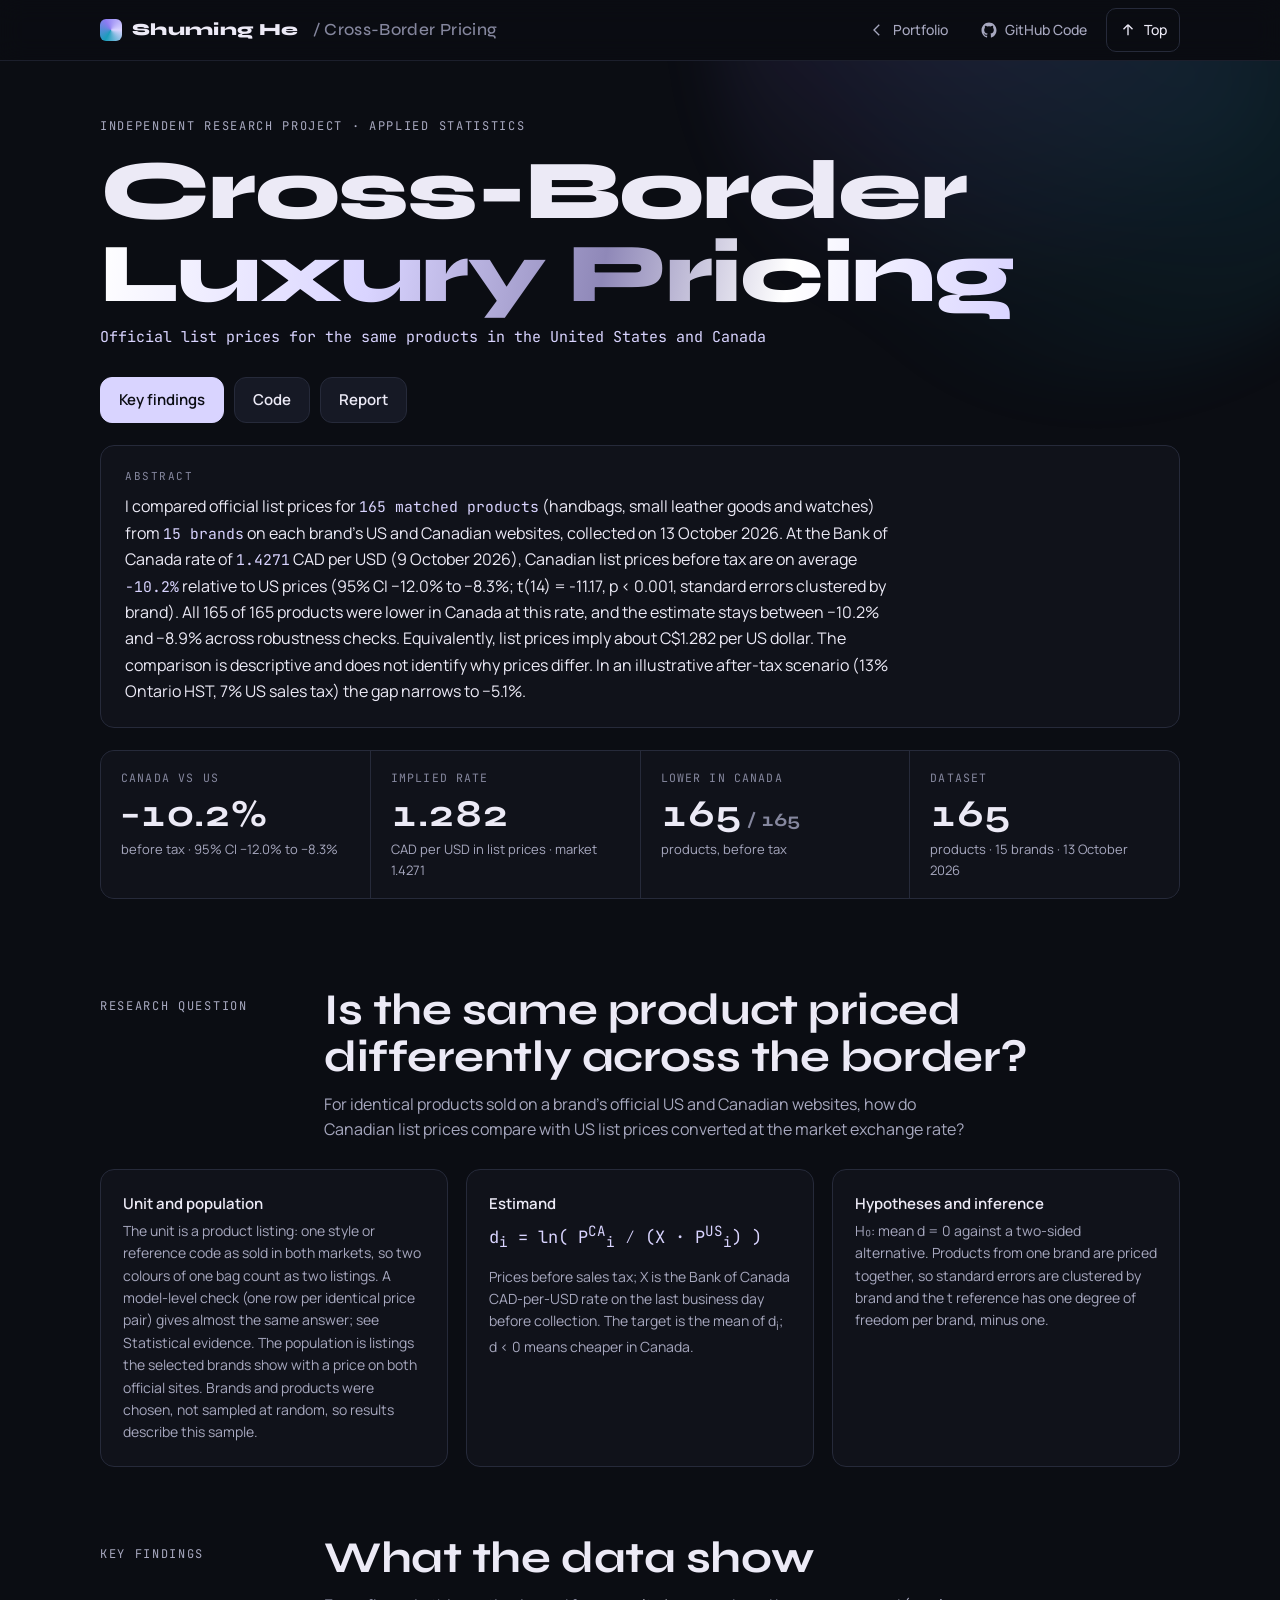
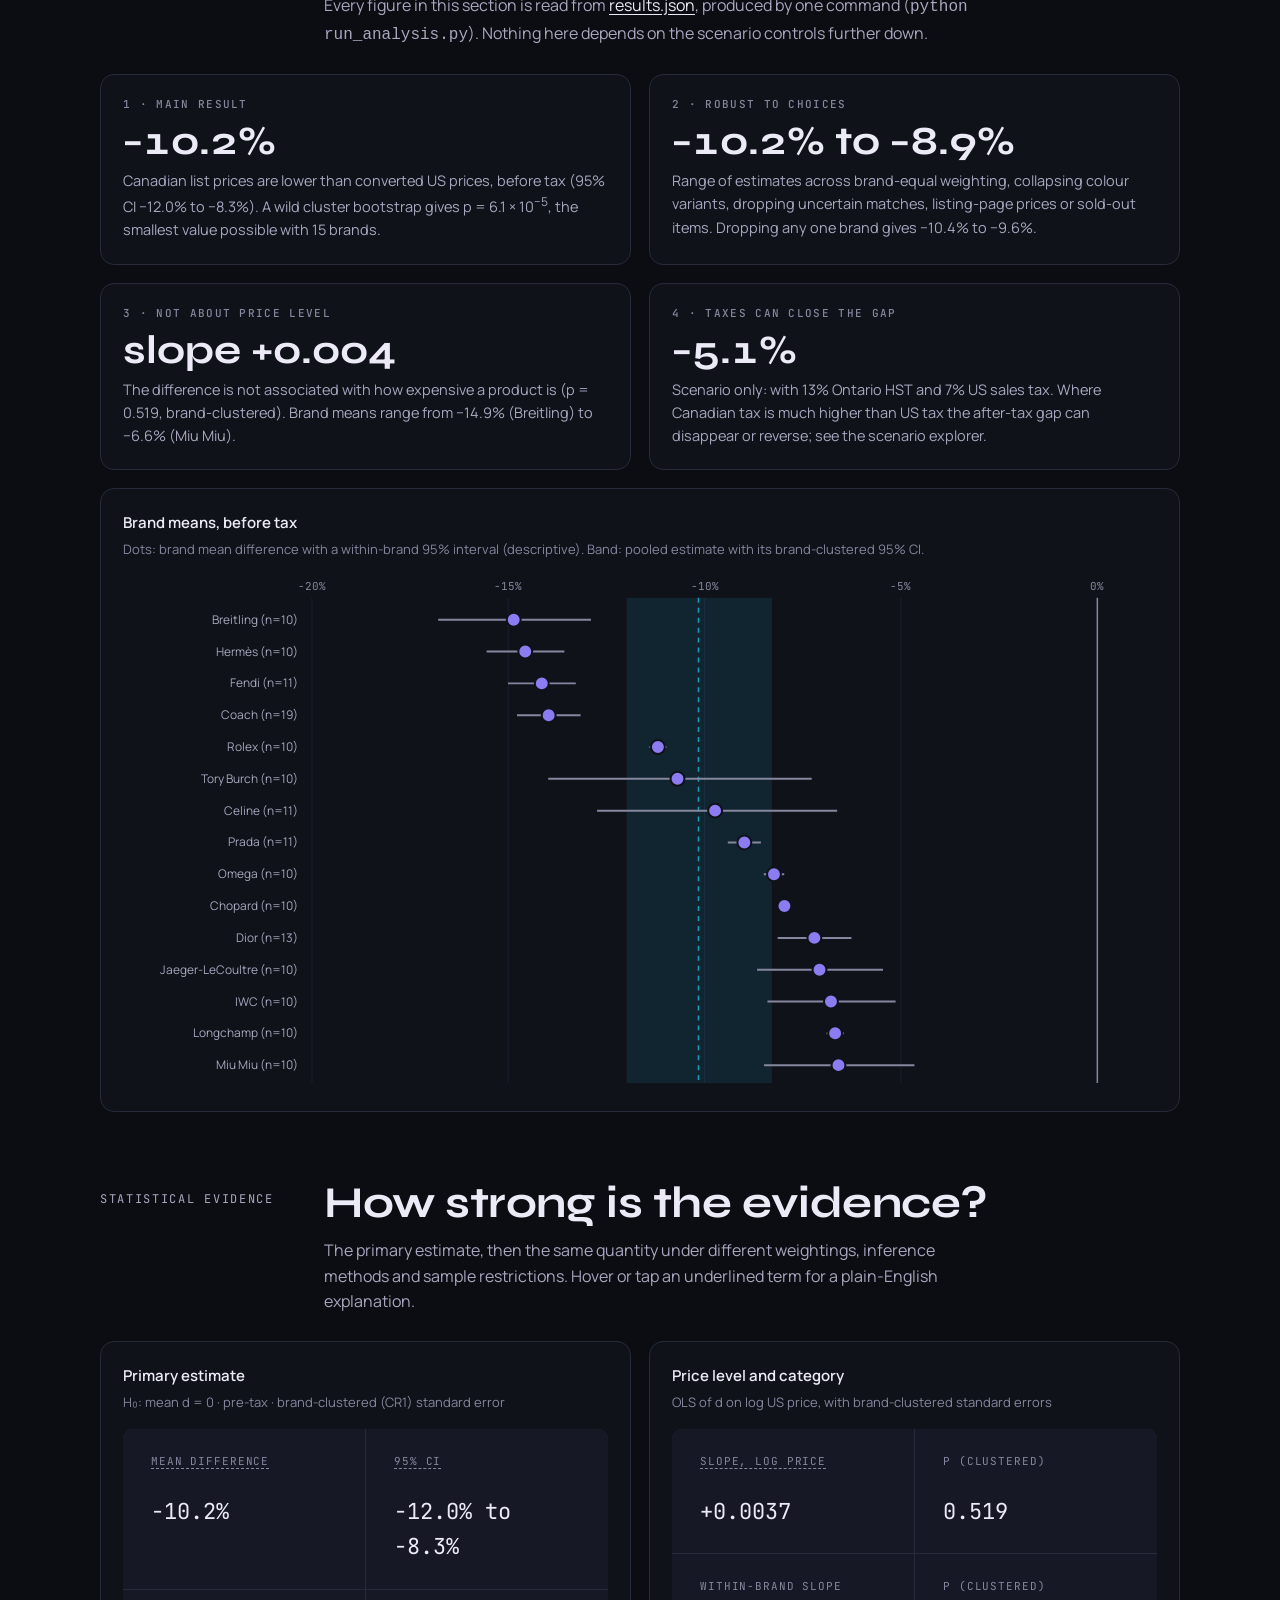
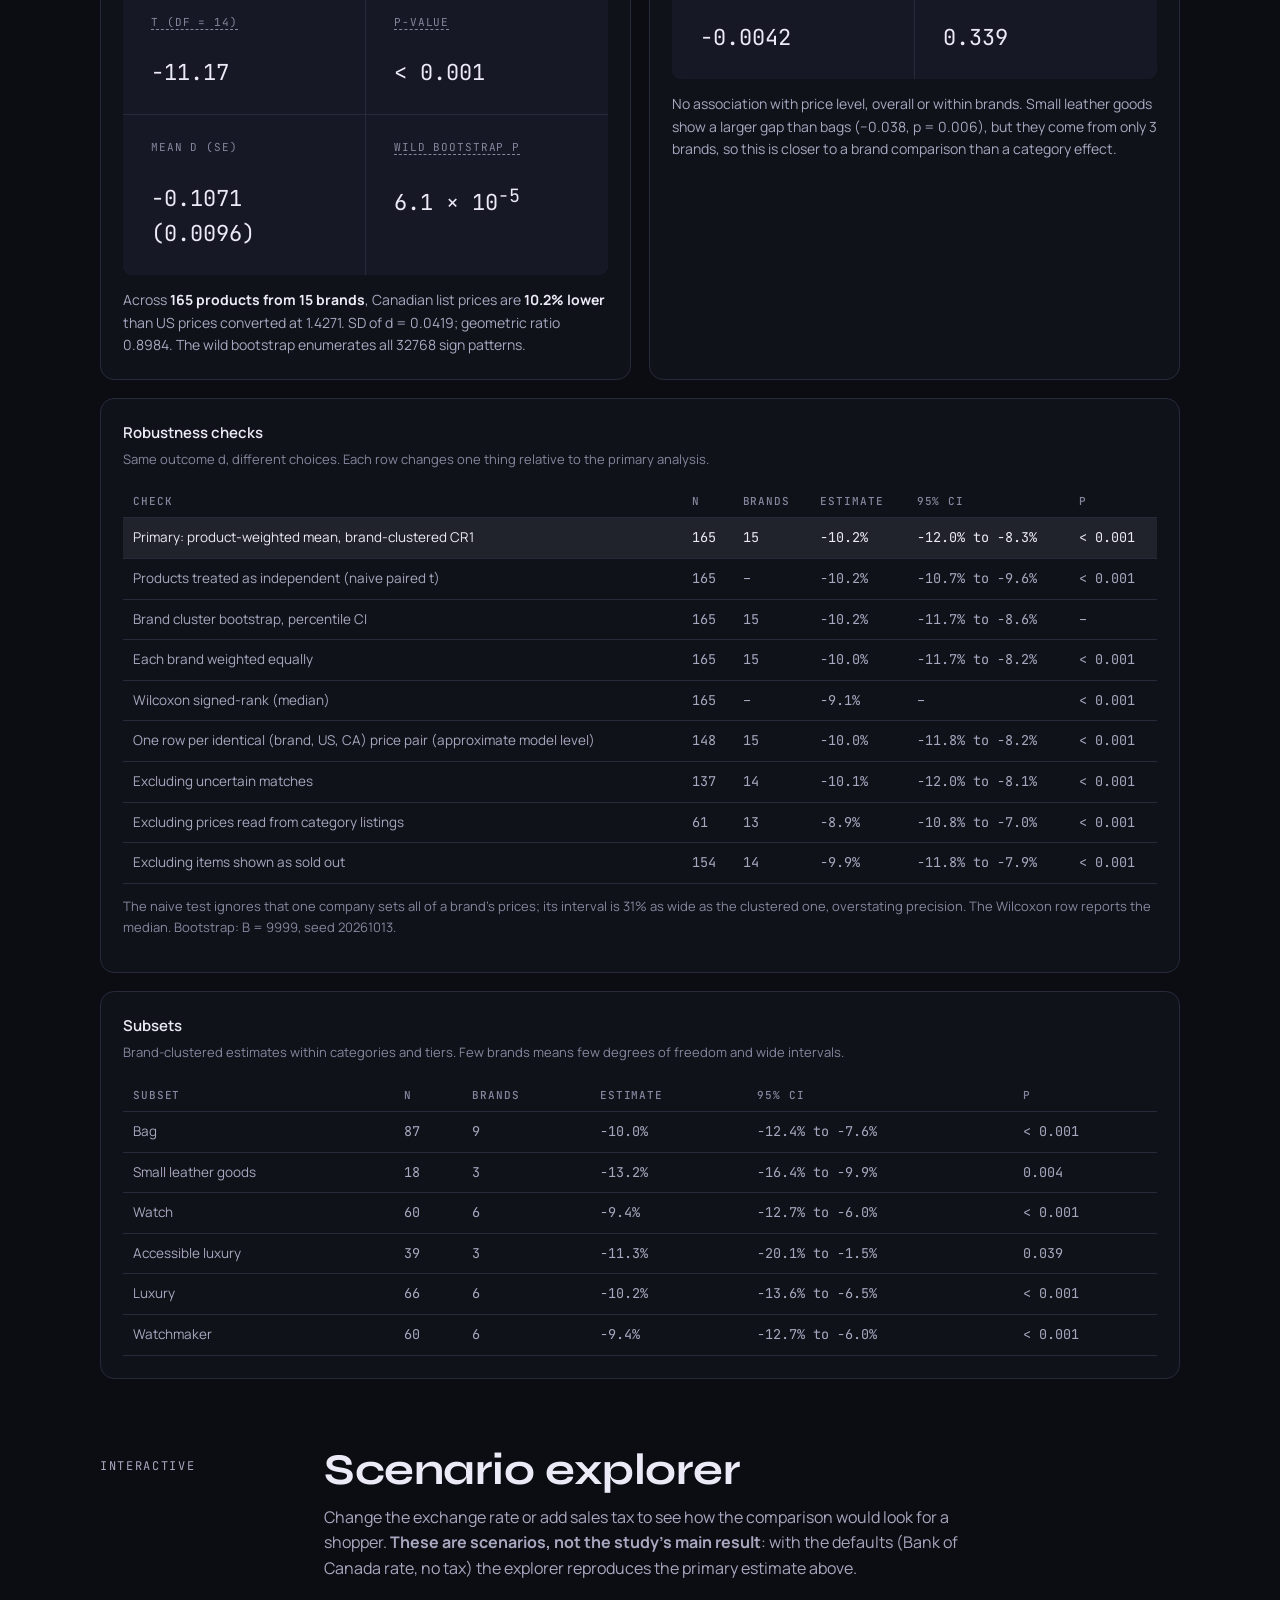
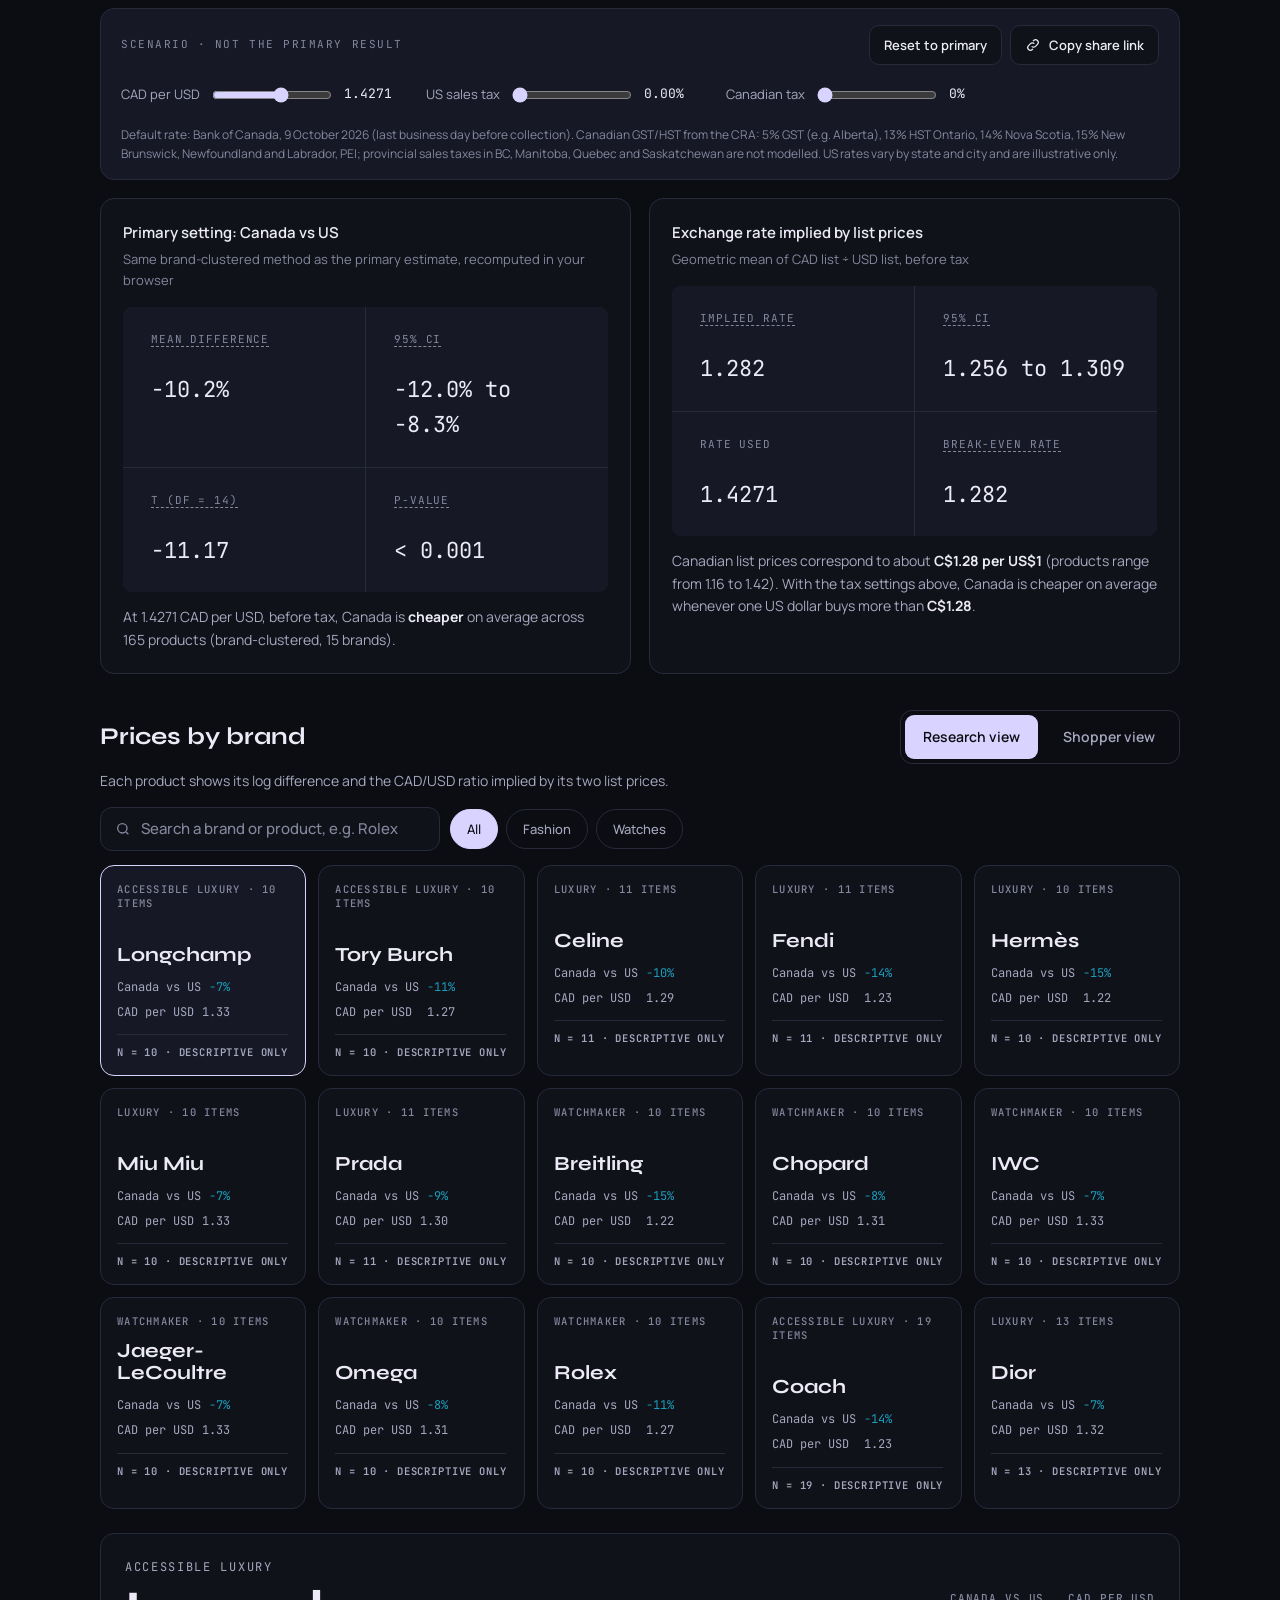
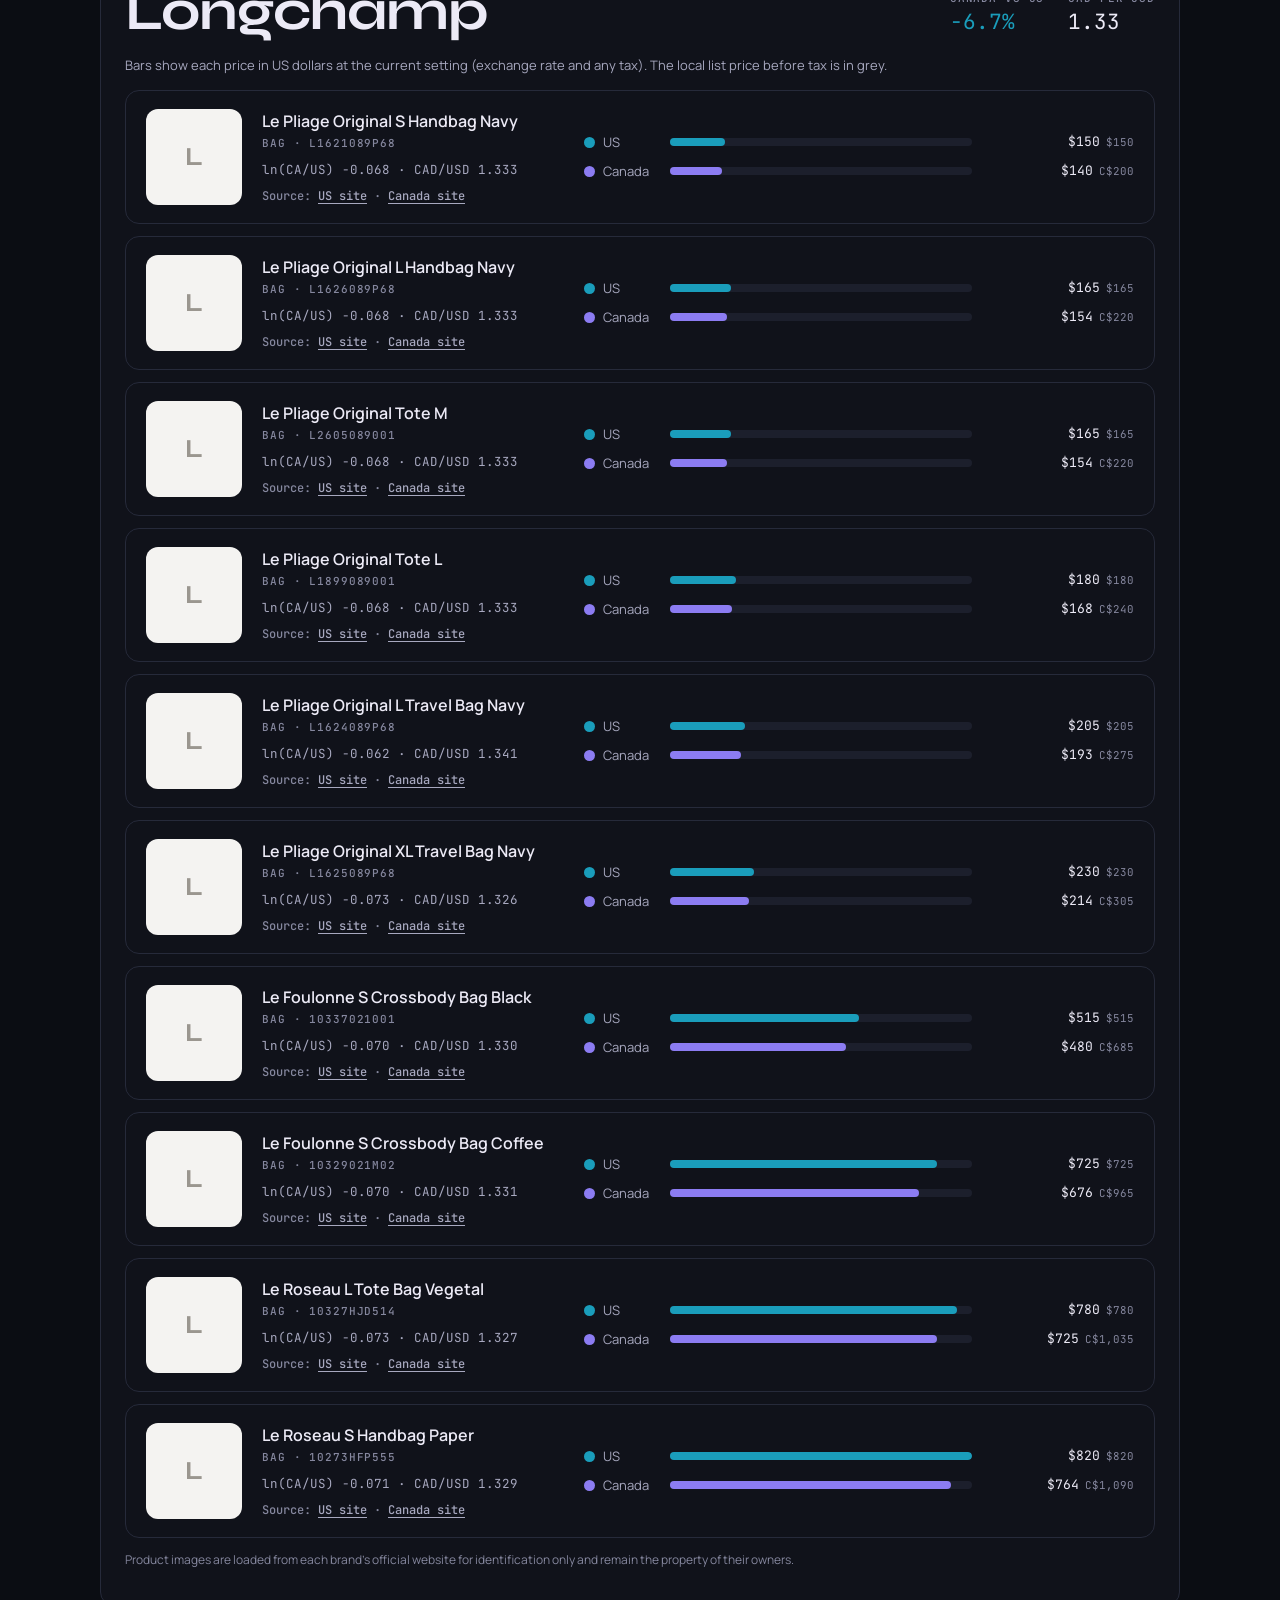
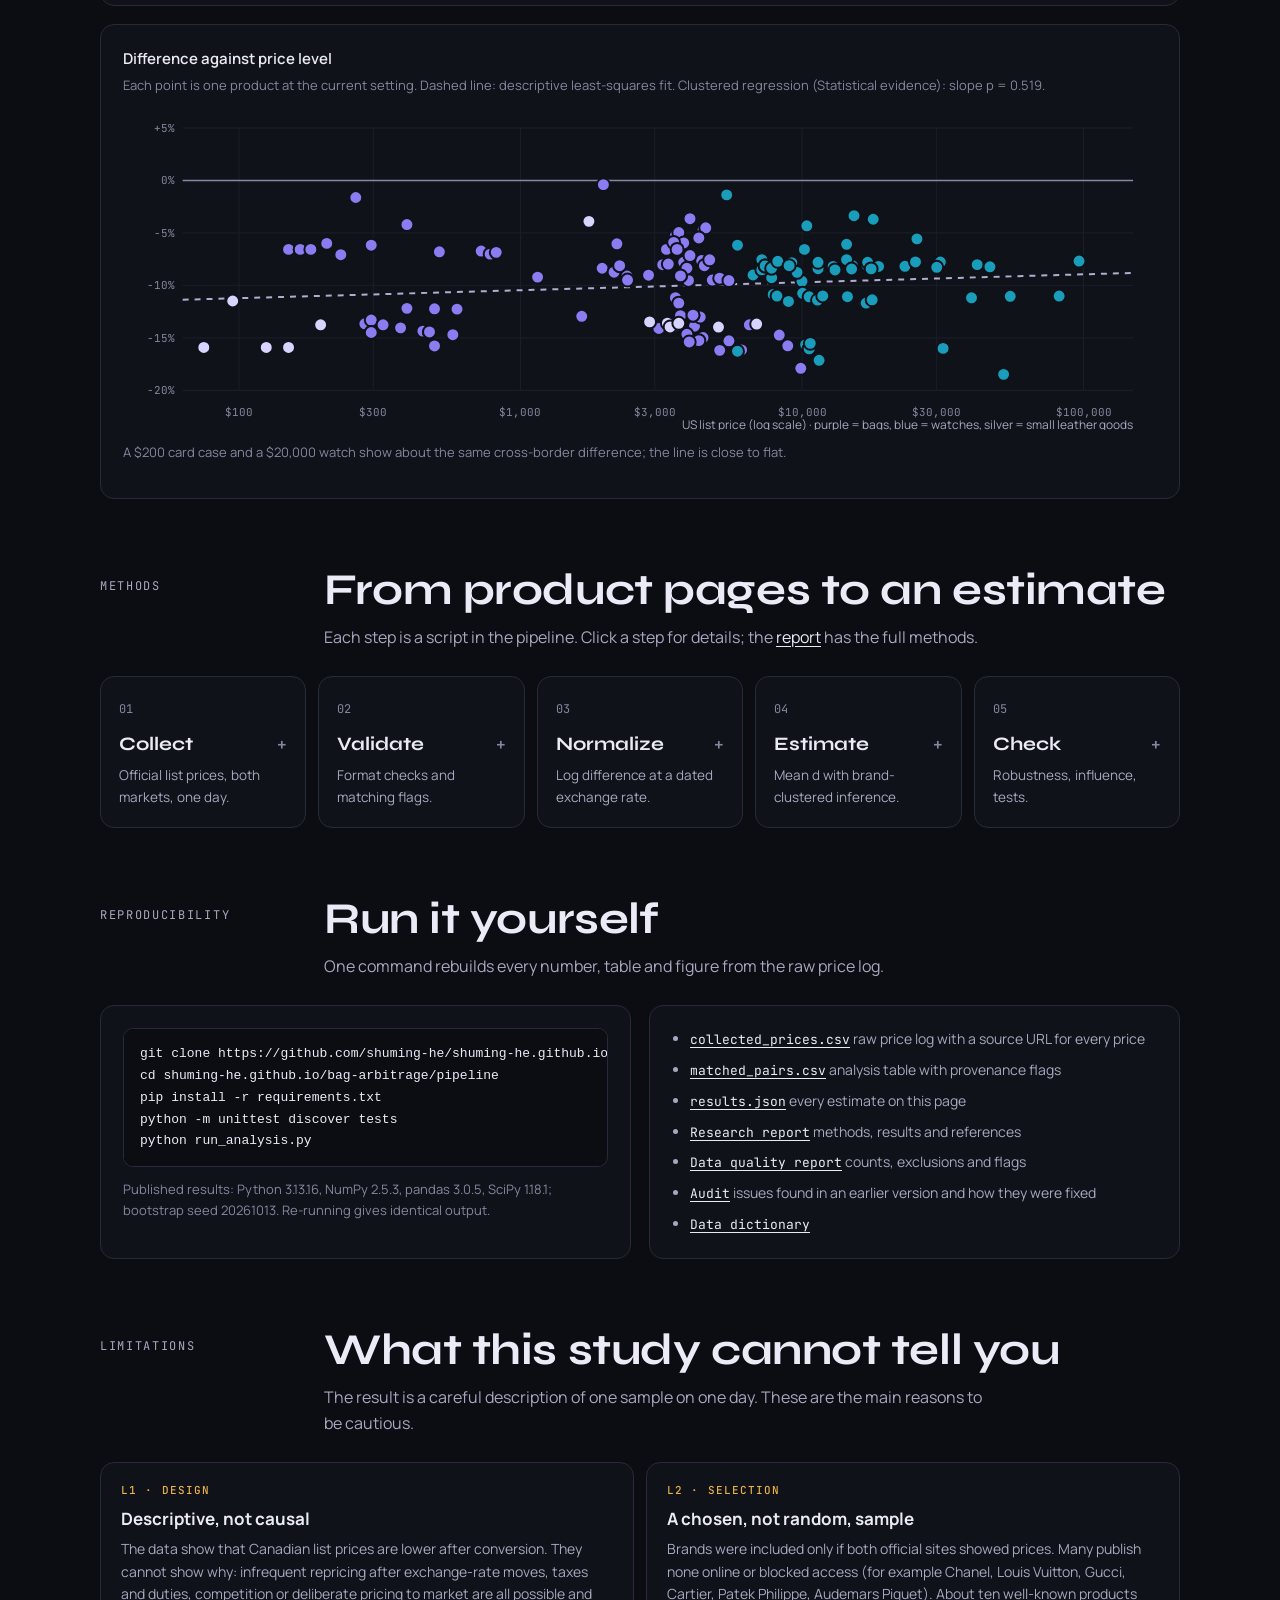
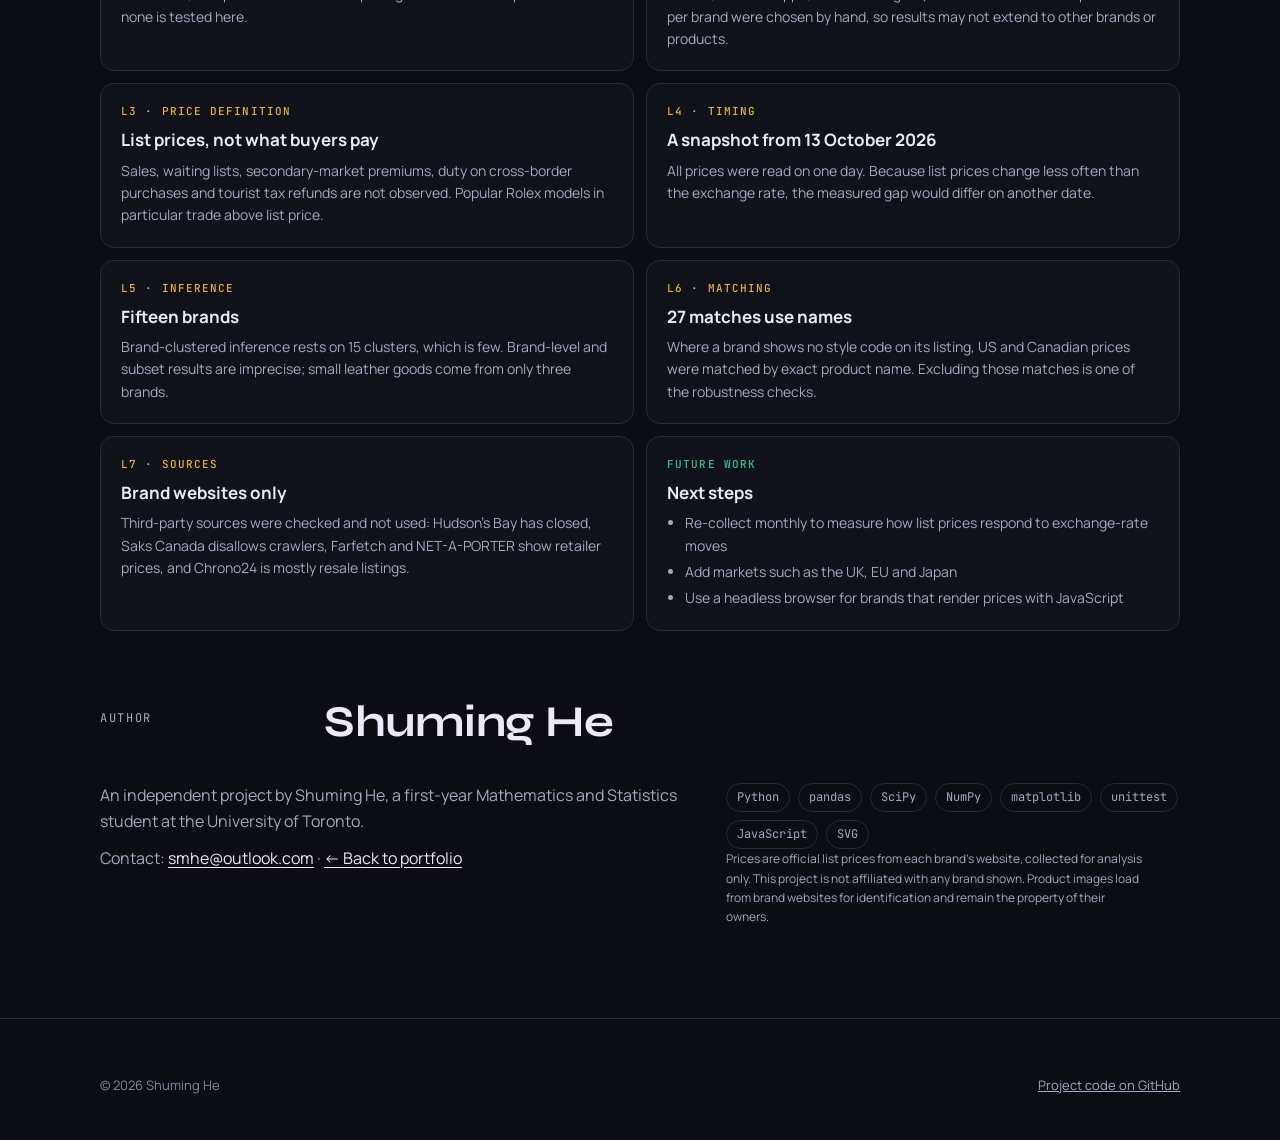
==== commit 0f0c78e0: "Fix README data description, p-value rounding and unit of analysis - Root README described the data " ====
--- a/bag-arbitrage/index.html
+++ b/bag-arbitrage/index.html
@@ -322,7 +322,7 @@
       </div>
     </div>
     <div class="grid-3">
-      <div class="module"><p class="module-title">Unit and population</p><p class="plain-2">A product sold under the same style or reference in both markets. The population is products that the selected brands list with a visible price on both official sites. Brands and products were chosen, not sampled at random, so results describe this sample.</p></div>
+      <div class="module"><p class="module-title">Unit and population</p><p class="plain-2">The unit is a product listing: one style or reference code as sold in both markets, so two colours of one bag count as two listings. A model-level check (one row per identical price pair) gives almost the same answer; see Statistical evidence. The population is listings the selected brands show with a price on both official sites. Brands and products were chosen, not sampled at random, so results describe this sample.</p></div>
       <div class="module"><p class="module-title">Estimand</p><p class="formula" aria-label="d sub i equals the natural log of the Canadian price divided by the exchange rate times the US price">d<sub>i</sub> = ln( P<sup>CA</sup><sub>i</sub> ⁄ (X · P<sup>US</sup><sub>i</sub>) )</p><p class="plain-2">Prices before sales tax; X is the Bank of Canada CAD-per-USD rate on the last business day before collection. The target is the mean of d<sub>i</sub>; d &lt; 0 means cheaper in Canada.</p></div>
       <div class="module"><p class="module-title">Hypotheses and inference</p><p class="plain-2">H₀: mean d = 0 against a two-sided alternative. Products from one brand are priced together, so standard errors are clustered by brand and the t reference has one degree of freedom per brand, minus one.</p></div>
     </div>
@@ -455,7 +455,7 @@
       <li><h3><button class="step-btn" type="button" aria-expanded="false">Validate<span class="plus" aria-hidden="true">+</span></button></h3><p class="sum">Format checks and matching flags.</p><div class="step-detail"><div><p><code>validate.py</code> rejects wrong currencies and non-positive prices, reports unmatched products, and flags name-based matches, listing-page prices, sold-out items and repeated price pairs. Flagged rows stay in the sample and get their own sensitivity analysis.</p></div></div></li>
       <li><h3><button class="step-btn" type="button" aria-expanded="false">Normalize<span class="plus" aria-hidden="true">+</span></button></h3><p class="sum">Log difference at a dated exchange rate.</p><div class="step-detail"><div><p>d = ln(CA price ÷ (US price × rate)), using the Bank of Canada FXUSDCAD rate for 9 October 2026. Tax and other rates are scenarios: each shifts every d by the same constant.</p></div></div></li>
       <li><h3><button class="step-btn" type="button" aria-expanded="false">Estimate<span class="plus" aria-hidden="true">+</span></button></h3><p class="sum">Mean d with brand-clustered inference.</p><div class="step-detail"><div><p>CR1 cluster-robust standard error by brand with t(G − 1) critical values, a wild cluster bootstrap-t, and a regression of d on log price and category, all in <code>bastats.py</code>.</p></div></div></li>
-      <li><h3><button class="step-btn" type="button" aria-expanded="false">Check<span class="plus" aria-hidden="true">+</span></button></h3><p class="sum">Robustness, influence, tests.</p><div class="step-detail"><div><p>Alternative weightings and samples, leave-one-brand-out, and 25 unit tests on synthetic data with known answers (<code>tests/</code>).</p></div></div></li>
+      <li><h3><button class="step-btn" type="button" aria-expanded="false">Check<span class="plus" aria-hidden="true">+</span></button></h3><p class="sum">Robustness, influence, tests.</p><div class="step-detail"><div><p>Alternative weightings and samples, leave-one-brand-out, and 26 unit tests, mostly on synthetic data with known answers (<code>tests/</code>).</p></div></div></li>
     </ol>
   </section>
 
@@ -692,6 +692,7 @@
 const P = v => pct(v / 100, 1);                 // results.json stores percentages
 const Pci = e => e.ci_low_pct == null ? "–" : `${P(e.ci_low_pct)} to ${P(e.ci_high_pct)}`;
 const fmtPv = p => p == null ? "–" : p < 0.001 ? "< 0.001" : p.toFixed(3);
+const sci = p => { const [m, e] = p.toExponential(1).split("e"); return `${m} × 10<sup>${e.replace("-", "−").replace("+", "")}</sup>`; };
 function renderAbstract(R) {
   const p = R.primary, q = R.quality, d = R.distribution;
   const tax = R.tax_scenarios.find(t => t.ca_rate === 13 && t.us_rate === 7);
@@ -718,7 +719,7 @@
   const tax = R.tax_scenarios.find(t => t.ca_rate === 13 && t.us_rate === 7);
   const lo = R.brands[0], hi = R.brands[R.brands.length - 1];
   document.getElementById("finding-cards").innerHTML = [
-    ["1 · Main result", P(p.pct), `Canadian list prices are lower than converted US prices, before tax (95% CI ${Pci(p)}). A wild cluster bootstrap gives p = ${w.p.toPrecision(2)}${Math.abs(w.p - w.min_possible_p) < 1e-12 ? `, the smallest value possible with ${p.brands} brands` : ""}.`],
+    ["1 · Main result", P(p.pct), `Canadian list prices are lower than converted US prices, before tax (95% CI ${Pci(p)}). A wild cluster bootstrap gives p = ${sci(w.p)}${Math.abs(w.p - w.min_possible_p) < 1e-12 ? `, the smallest value possible with ${p.brands} brands` : ""}.`],
     ["2 · Robust to choices", `${P(Math.min(...rob))} to ${P(Math.max(...rob))}`, `Range of estimates across brand-equal weighting, collapsing colour variants, dropping uncertain matches, listing-page prices or sold-out items. Dropping any one brand gives ${P(loo.min_pct)} to ${P(loo.max_pct)}.`],
     ["3 · Not about price level", `slope ${reg.coef >= 0 ? "+" : "−"}${Math.abs(reg.coef).toFixed(3)}`, `The difference is not associated with how expensive a product is (p = ${fmtPv(reg.p)}, brand-clustered). Brand means range from ${P(lo.pct)} (${lo.brand}) to ${P(hi.pct)} (${hi.brand}).`],
     ["4 · Taxes can close the gap", P(tax.pct), `Scenario only: with 13% Ontario HST and 7% US sales tax. Where Canadian tax is much higher than US tax the after-tax gap can disappear or reverse; see the scenario explorer.`],
@@ -758,7 +759,7 @@
     <div><div class="k">${term("tstat", `t (df = ${p.df})`)}</div><div class="v">${p.stat.toFixed(2)}</div></div>
     <div><div class="k">${term("pvalue", "p-value")}</div><div class="v">${fmtPv(p.p)}</div></div>
     <div><div class="k">Mean d (SE)</div><div class="v">${sgn(p.mean_log, 4)} (${p.se.toFixed(4)})</div></div>
-    <div><div class="k">${term("wild", "Wild bootstrap p")}</div><div class="v">${w.p.toPrecision(2)}</div></div>`;
+    <div><div class="k">${term("wild", "Wild bootstrap p")}</div><div class="v">${sci(w.p)}</div></div>`;
   document.getElementById("v-primary").innerHTML = `Across <b>${p.n} products from ${p.brands} brands</b>, Canadian list prices are <b>${Math.abs(p.pct).toFixed(1)}% lower</b> than US prices converted at ${p.fx}. ` +
     `SD of d = ${p.sd.toFixed(4)}; geometric ratio ${p.ratio.toFixed(4)}. The wild bootstrap enumerates all ${2 ** p.brands} sign patterns.`;
   const r1 = R.regressions[0], r2 = R.regressions[1], r3 = R.regressions[2];
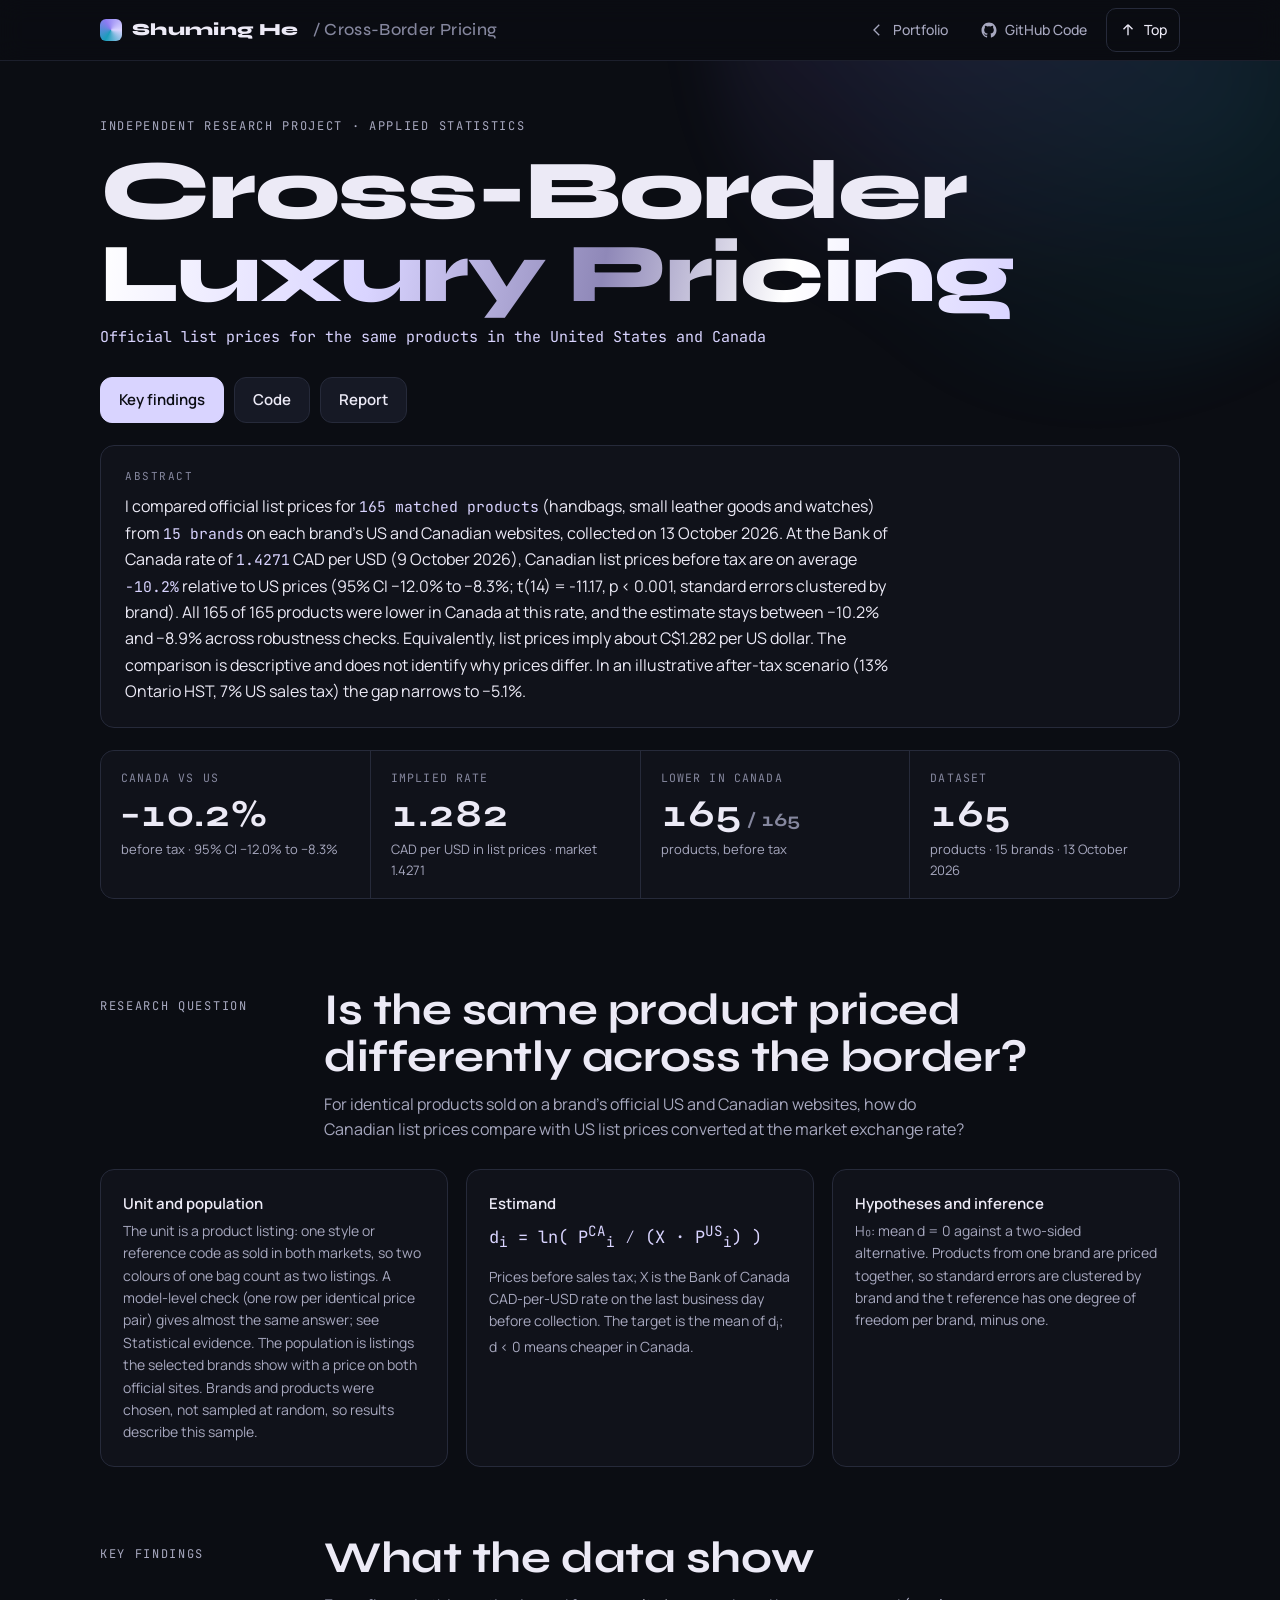
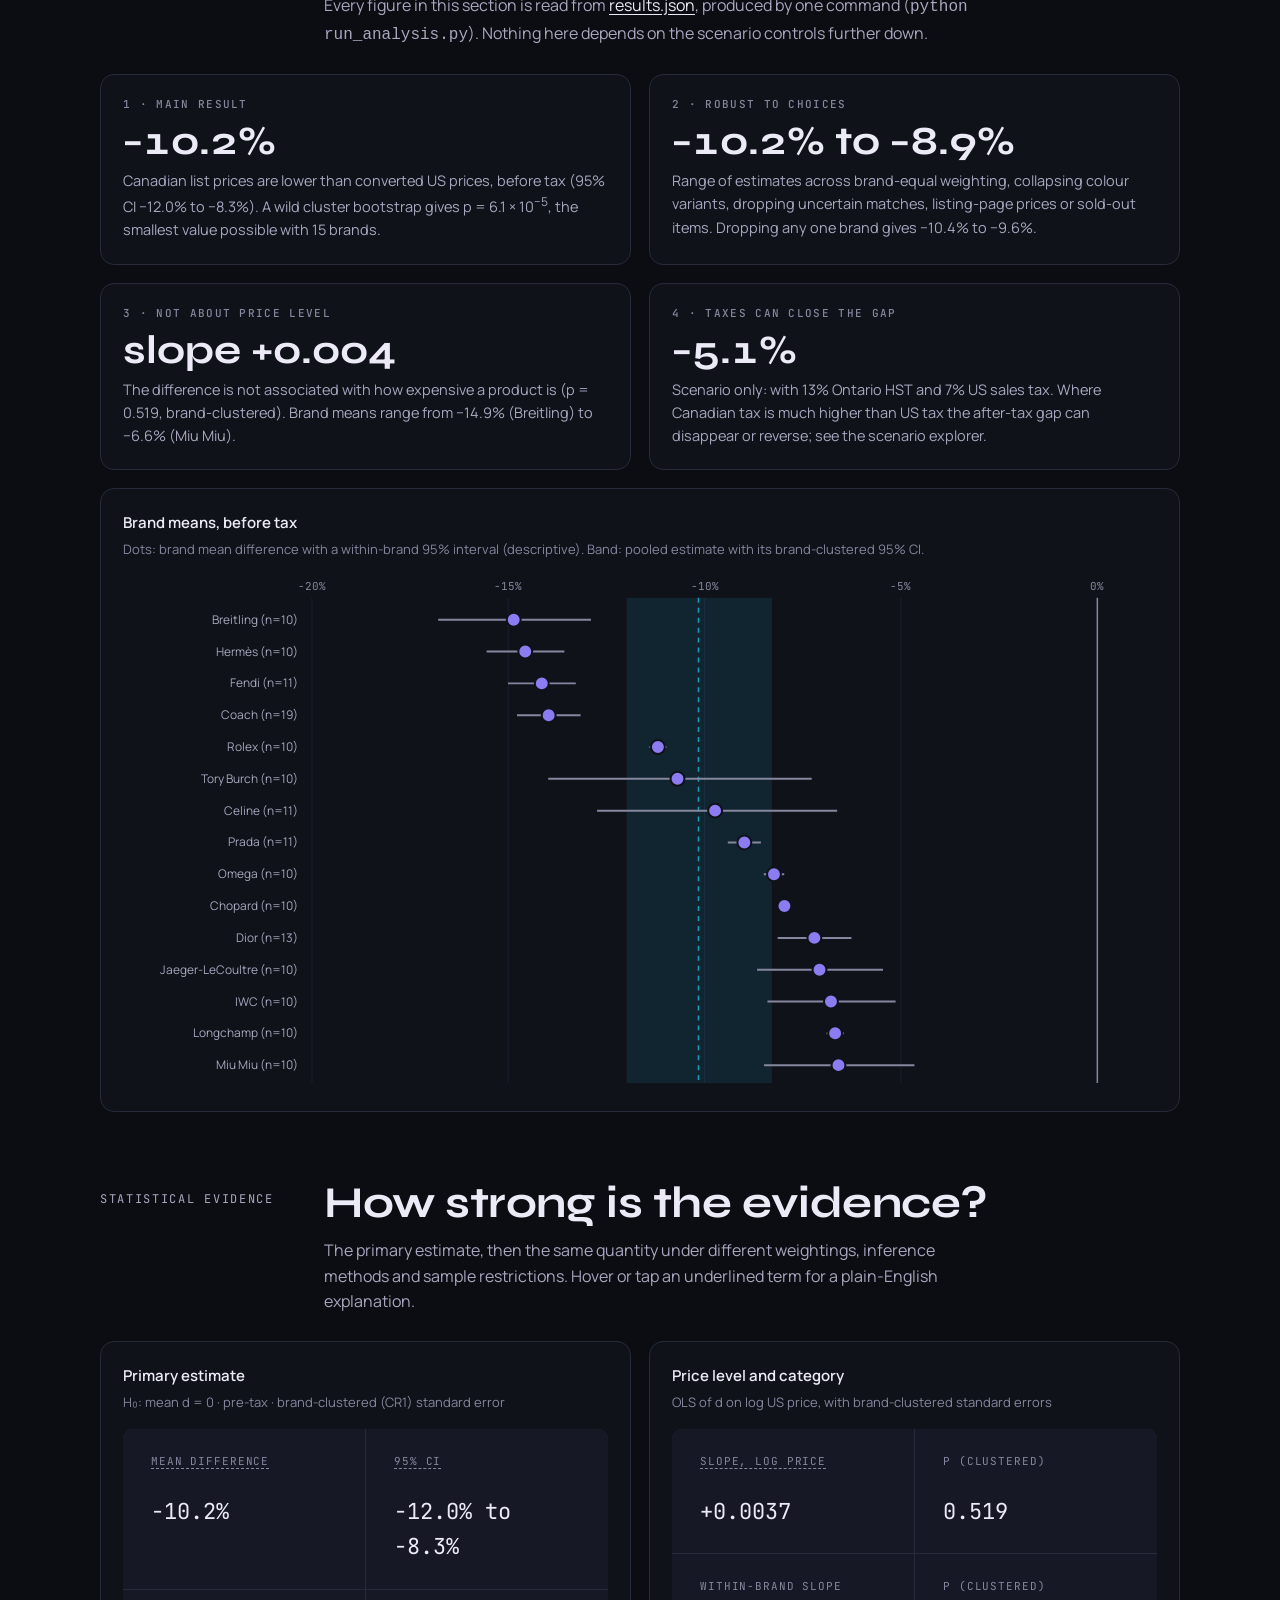
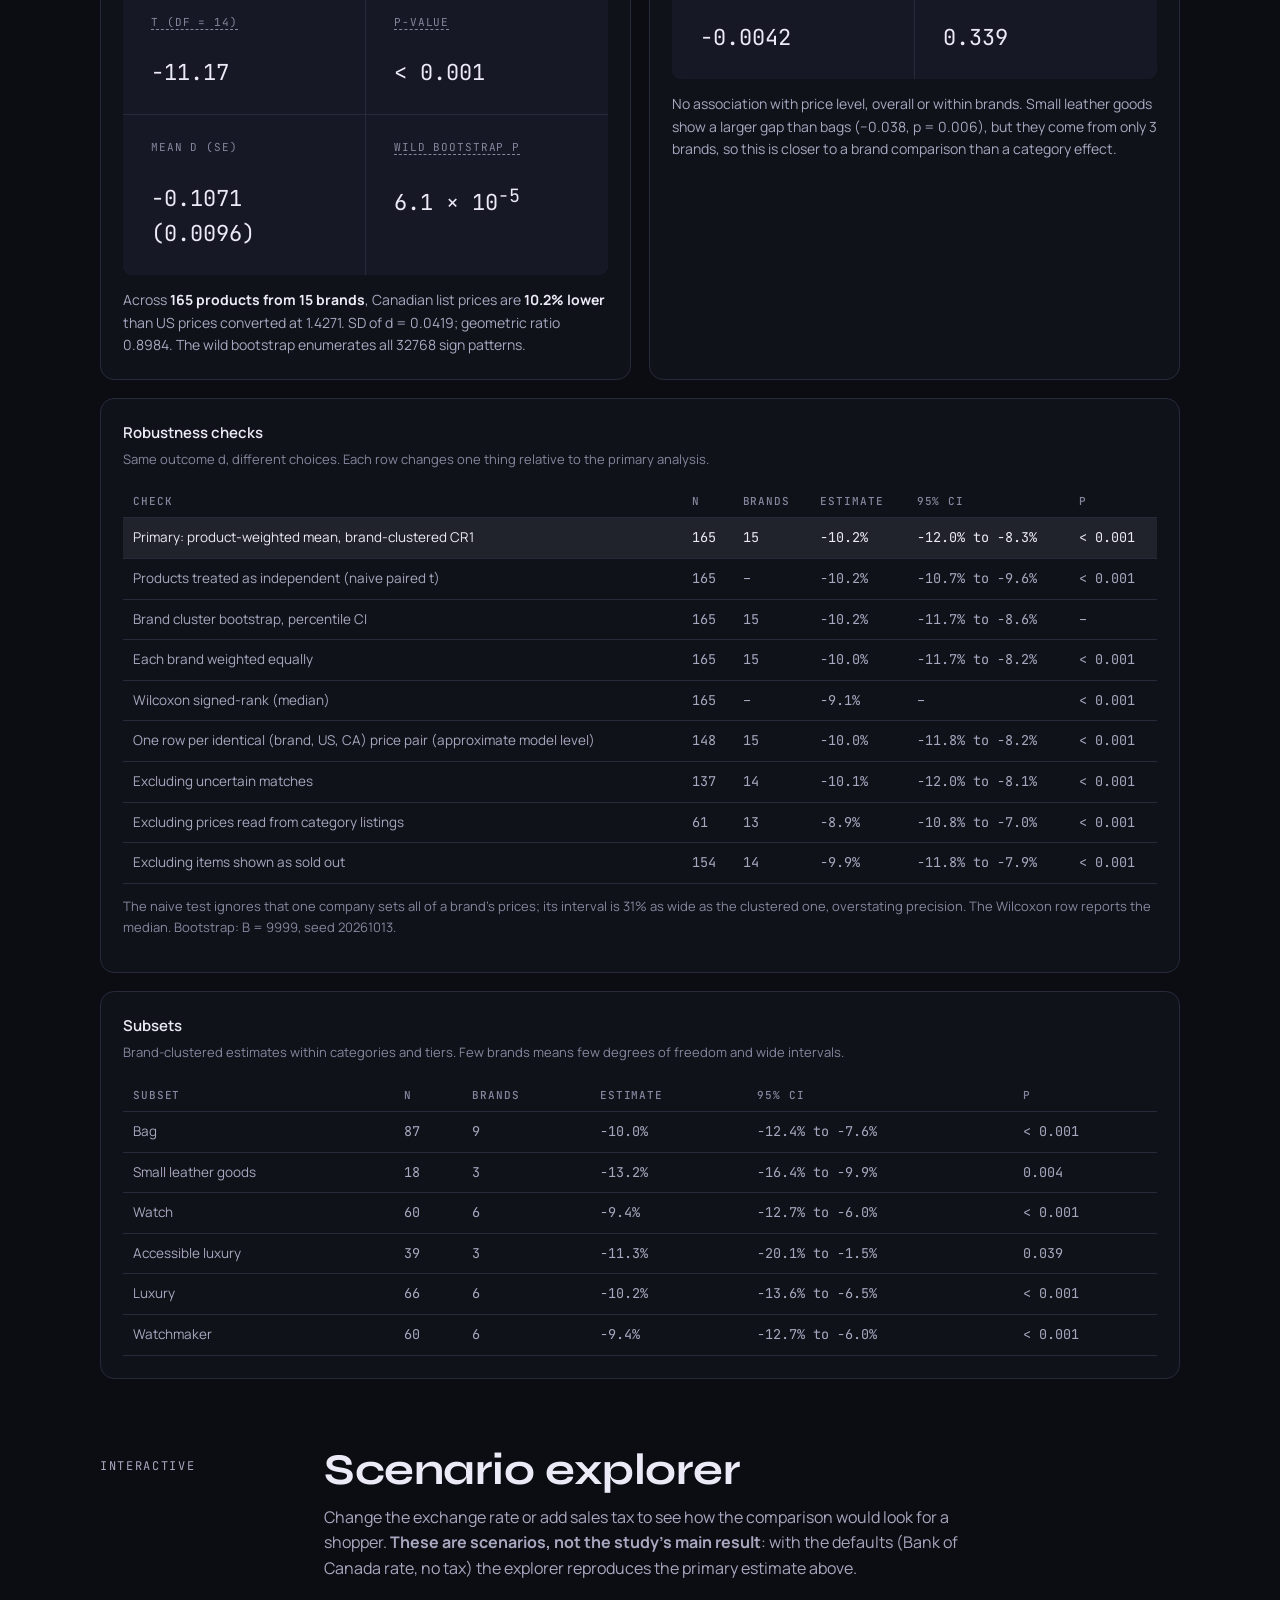
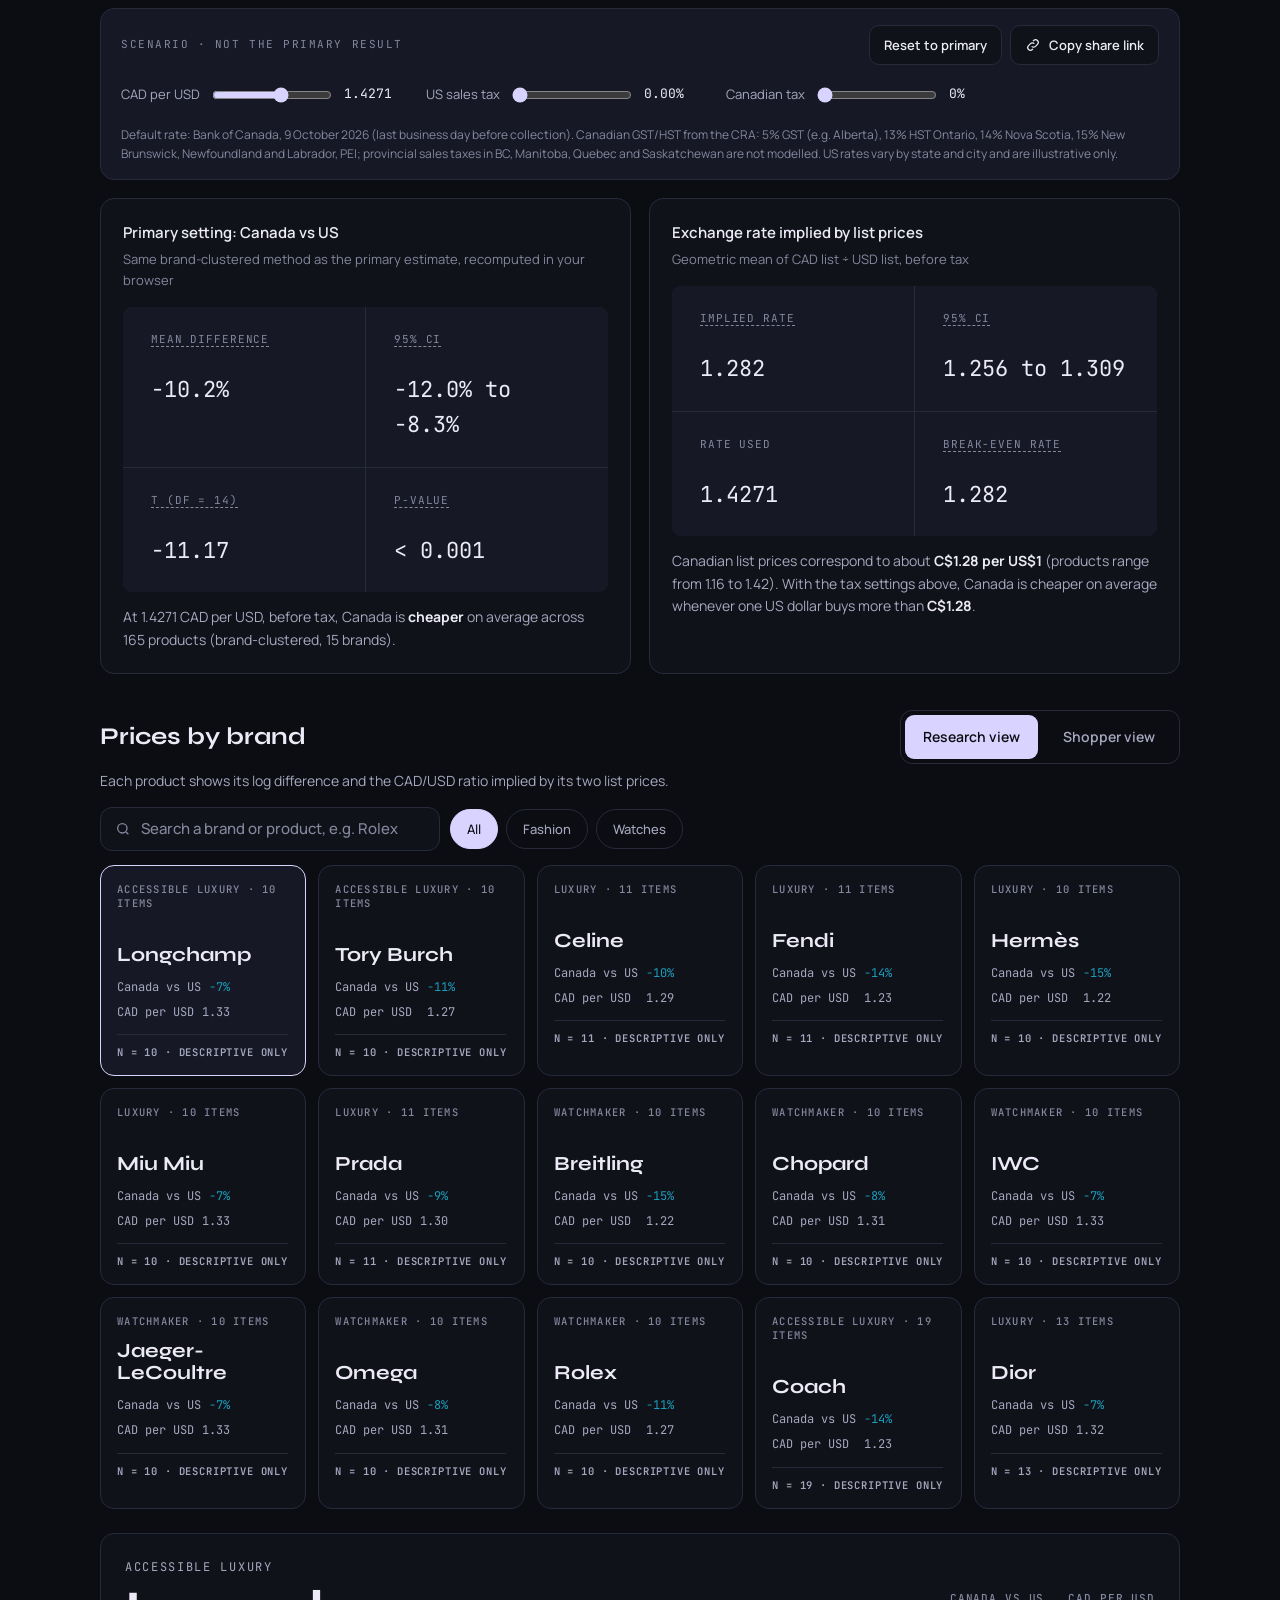
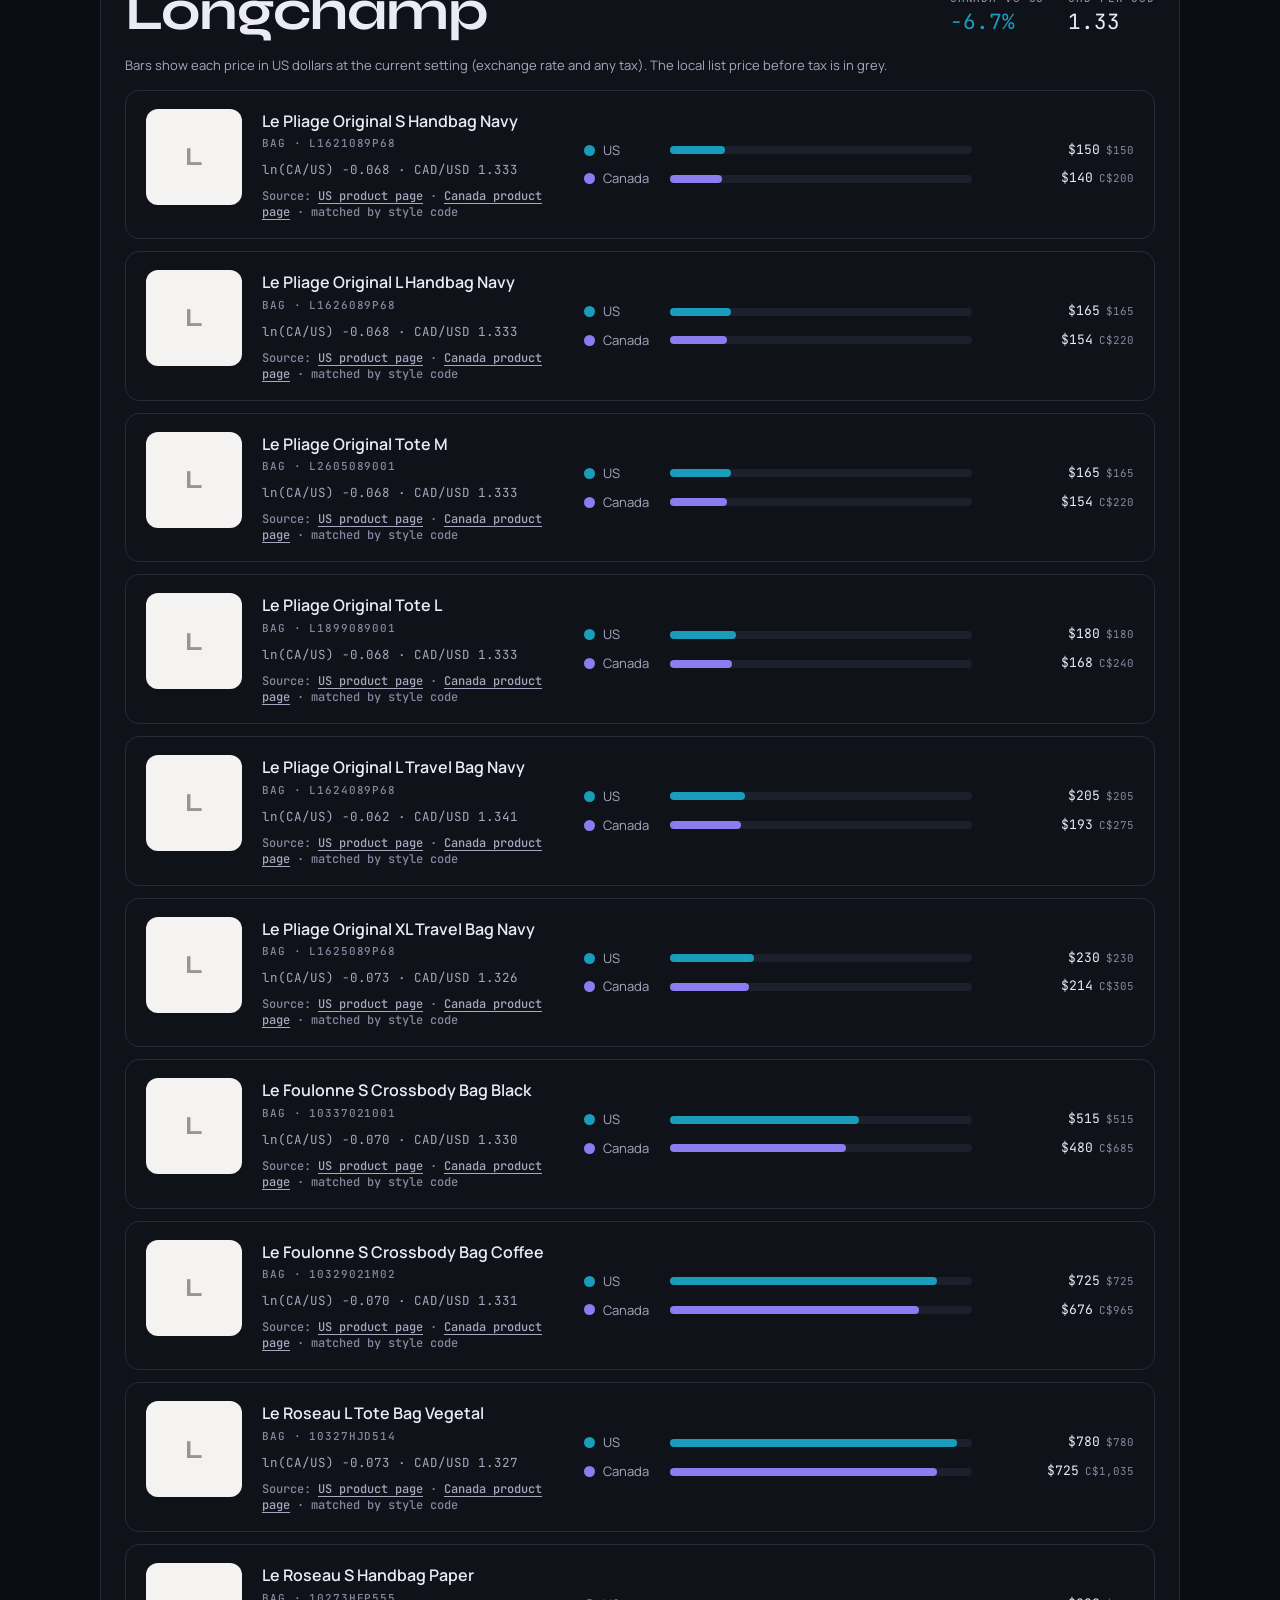
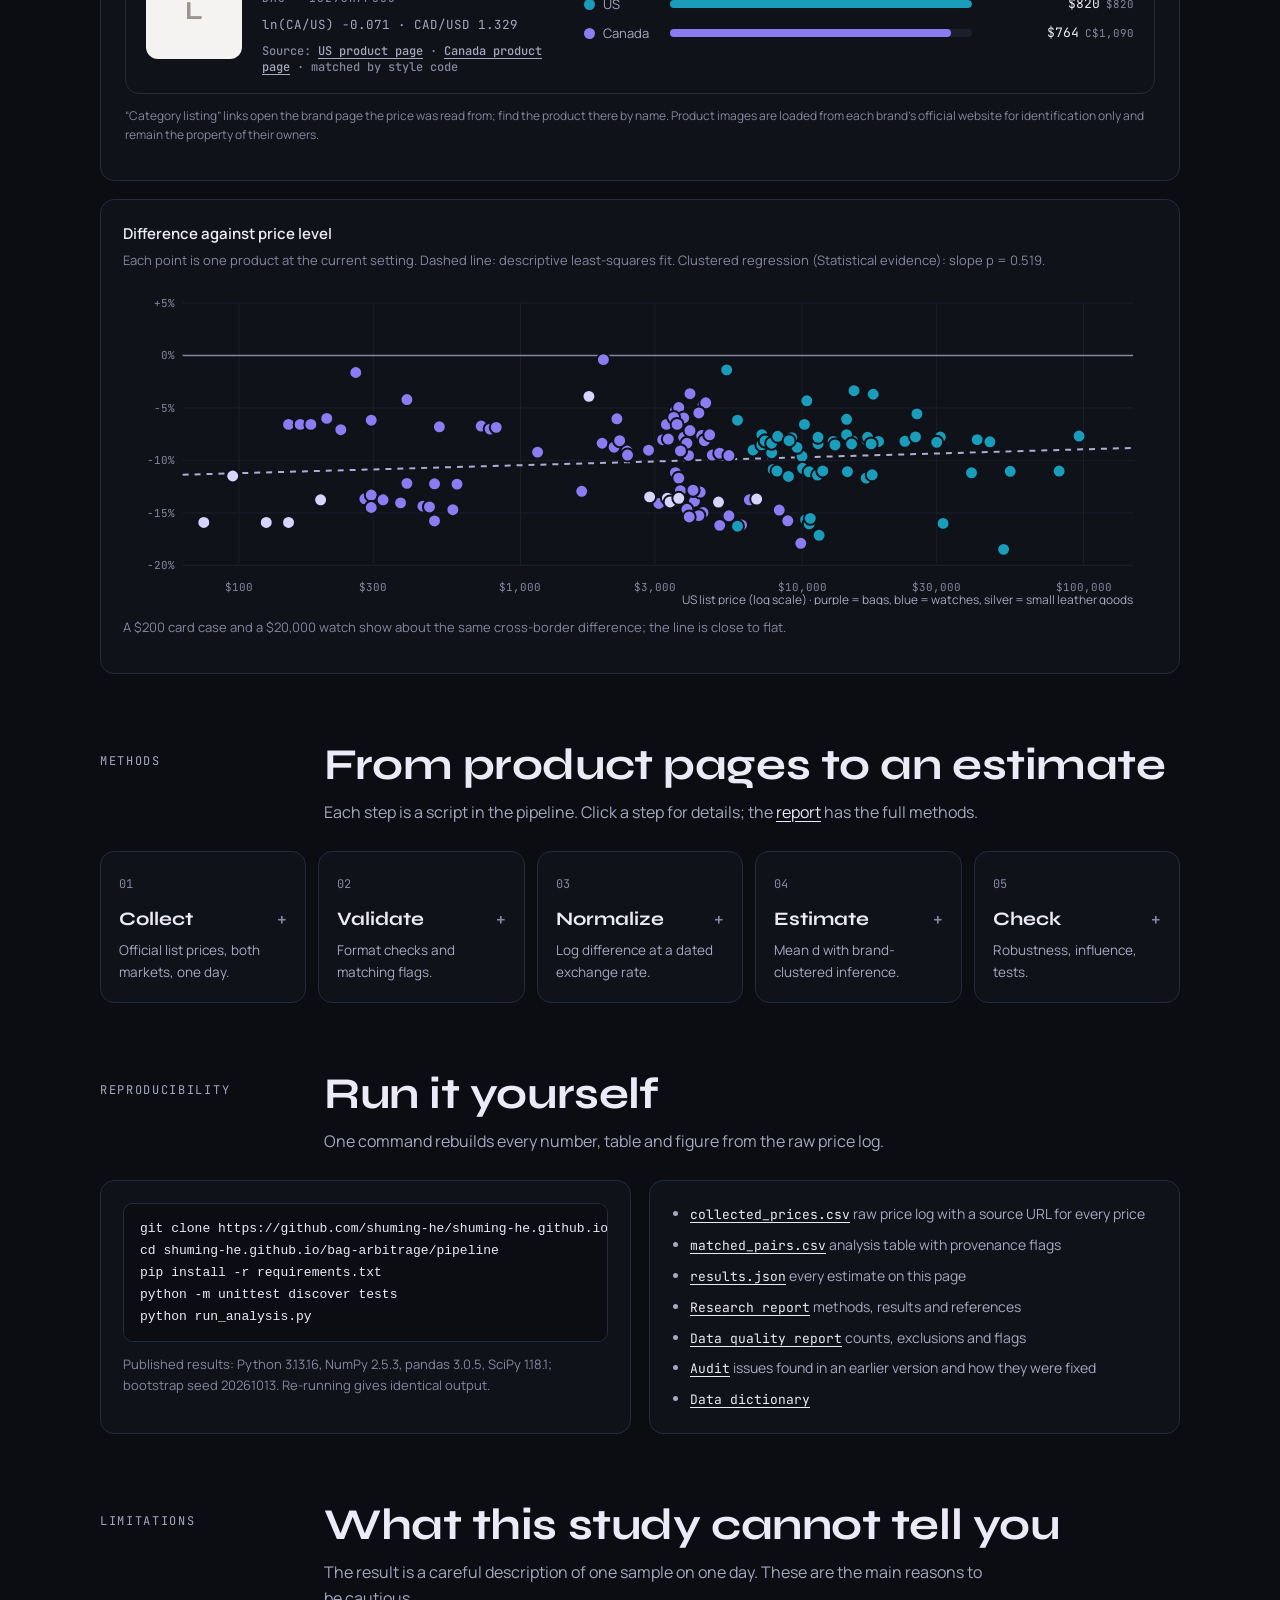
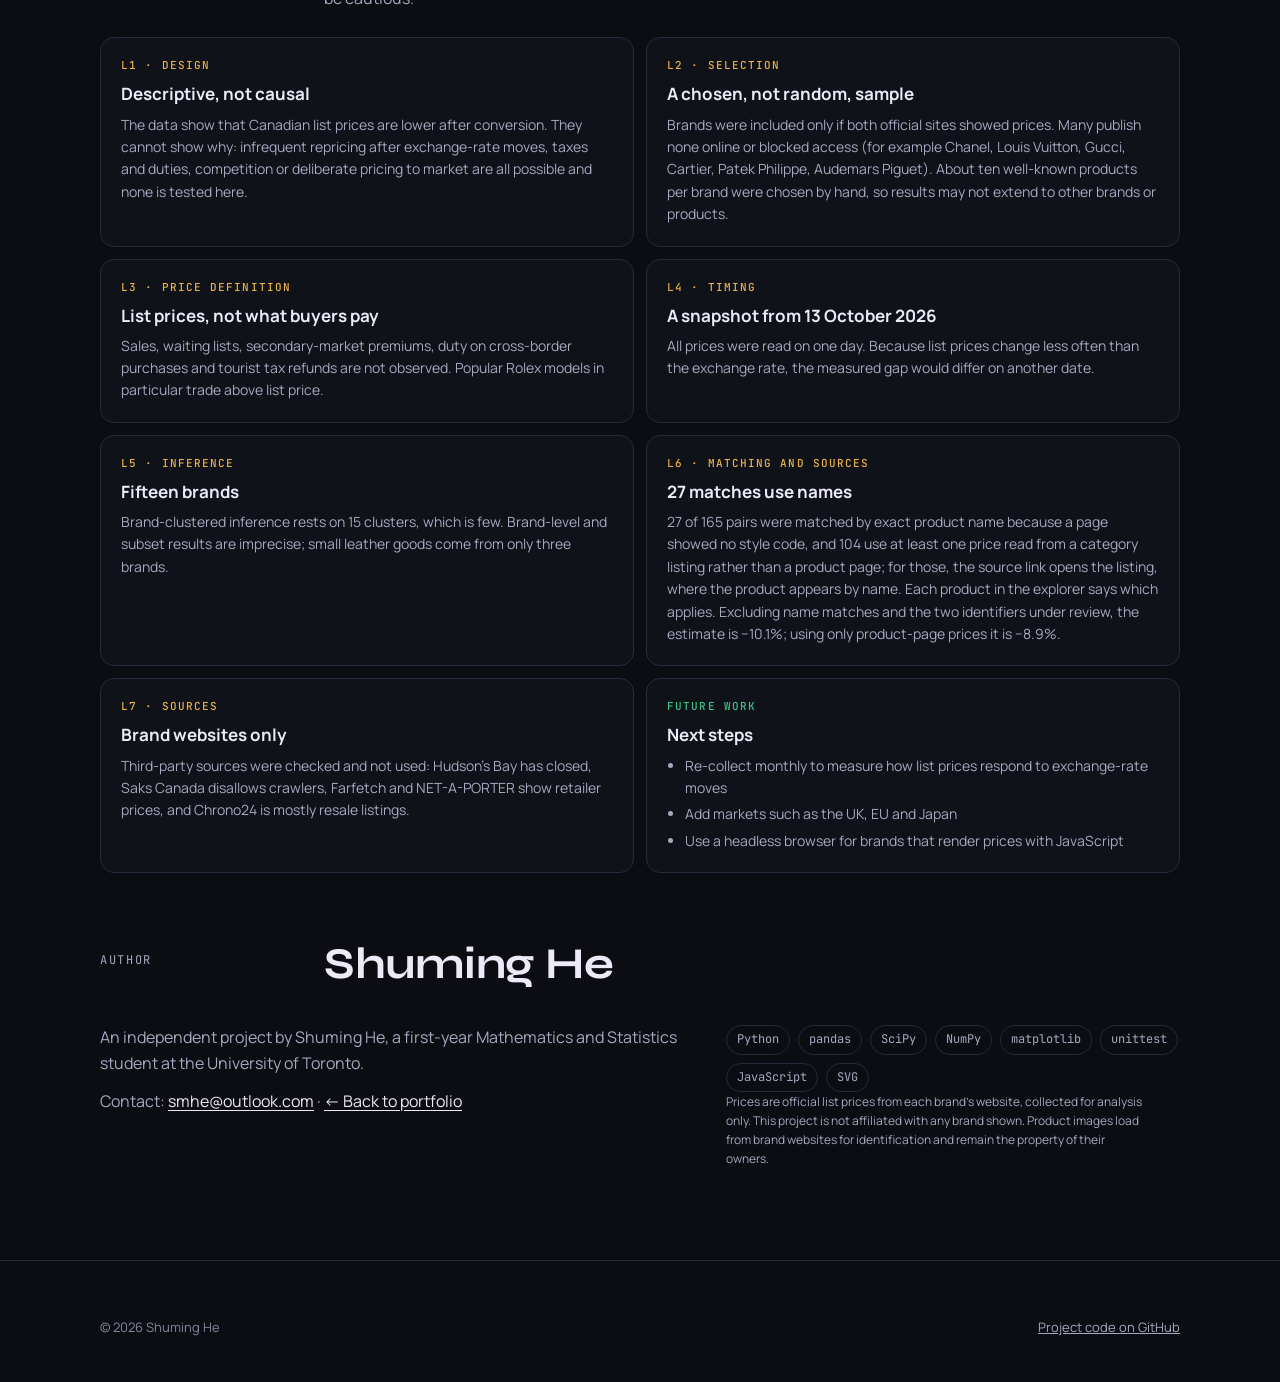
==== commit cbb36c1c: "Show where each price was read and how products were matched - prices.json now records, per item, wh" ====
--- a/bag-arbitrage/index.html
+++ b/bag-arbitrage/index.html
@@ -504,7 +504,7 @@
       <div class="limit"><div class="k">L3 · Price definition</div><h3>List prices, not what buyers pay</h3><p>Sales, waiting lists, secondary-market premiums, duty on cross-border purchases and tourist tax refunds are not observed. Popular Rolex models in particular trade above list price.</p></div>
       <div class="limit"><div class="k">L4 · Timing</div><h3 id="l4-title">A one-day snapshot</h3><p>All prices were read on one day. Because list prices change less often than the exchange rate, the measured gap would differ on another date.</p></div>
       <div class="limit"><div class="k">L5 · Inference</div><h3>Fifteen brands</h3><p>Brand-clustered inference rests on 15 clusters, which is few. Brand-level and subset results are imprecise; small leather goods come from only three brands.</p></div>
-      <div class="limit"><div class="k">L6 · Matching</div><h3 id="l6-title">Some matches use names</h3><p>Where a brand shows no style code on its listing, US and Canadian prices were matched by exact product name. Excluding those matches is one of the robustness checks.</p></div>
+      <div class="limit"><div class="k">L6 · Matching and sources</div><h3 id="l6-title">Some matches use names</h3><p id="l6-text">Where a brand shows no style code on its listing, US and Canadian prices were matched by exact product name, and some prices were read from category listing pages rather than product pages. Each product in the explorer says which. Excluding either group is one of the robustness checks.</p></div>
       <div class="limit"><div class="k">L7 · Sources</div><h3>Brand websites only</h3><p>Third-party sources were checked and not used: Hudson's Bay has closed, Saks Canada disallows crawlers, Farfetch and NET-A-PORTER show retailer prices, and Chrono24 is mostly resale listings.</p></div>
       <div class="limit future"><div class="k">Future work</div><h3>Next steps</h3><ul><li>Re-collect monthly to measure how list prices respond to exchange-rate moves</li><li>Add markets such as the UK, EU and Japan</li><li>Use a headless browser for brands that render prices with JavaScript</li></ul></div>
     </div>
@@ -607,7 +607,7 @@
       const p = { us: l.us * (1 + state.taxus / 100), ca: l.ca / state.fxca * (1 + state.taxca / 100) };
       const gap = p.ca / p.us - 1;
       const best = gap < 0 ? "ca" : "us";
-      return { brand: b.name, name: it.name, cat: it.category, style: it.style, url: it.url || {}, image: it.image, list: l, p, gap, ratio: l.ca / l.us, best, worst: best === "ca" ? "us" : "ca" };
+      return { brand: b.name, name: it.name, cat: it.category, style: it.style, url: it.url || {}, image: it.image, source: it.source, match: it.match, check: it.check, list: l, p, gap, ratio: l.ca / l.us, best, worst: best === "ca" ? "us" : "ca" };
     });
     const avg = mean(items.map(i => i.gap));
     const ratio = Math.exp(mean(items.map(i => Math.log(i.ratio))));
@@ -780,6 +780,8 @@
   const m = R.meta;
   document.getElementById("repro-env").textContent = `Published results: Python ${m.python}, NumPy ${m.numpy}, pandas ${m.pandas}, SciPy ${m.scipy}; bootstrap seed ${m.seed}. Re-running gives identical output.`;
   document.getElementById("l6-title").textContent = `${R.quality.flags.name_match} matches use names`;
+  const lp = R.robustness.find(e => e.label.startsWith("Excluding prices read")), um = R.robustness.find(e => e.label.startsWith("Excluding uncertain"));
+  document.getElementById("l6-text").innerHTML = `${R.quality.flags.name_match} of ${p.n} pairs were matched by exact product name because a page showed no style code, and ${R.quality.flags.listing_price} use at least one price read from a category listing rather than a product page; for those, the source link opens the listing, where the product appears by name. Each product in the explorer says which applies. Excluding name matches and the two identifiers under review, the estimate is ${P(um.pct)}; using only product-page prices it is ${P(lp.pct)}.`;
   document.getElementById("l4-title").textContent = `A snapshot from ${fmtDate(R.meta.collected)}`;
 }
 const norm = s => s.toLowerCase().normalize("NFD").replace(/[̀-ͯ]/g, "");
@@ -834,7 +836,7 @@
             <div class="pcat">${i.cat}${i.style && i.style.length < 30 && /\d/.test(i.style) ? " · " + i.style : ""}</div>
             <div class="verdict consumer-only">${advice}</div>
             <div class="verdict mono research-only">ln(CA/US) ${sgn(Math.log(i.p.ca / i.p.us))} · CAD/USD ${i.ratio.toFixed(3)}</div>
-            <div class="src">Source: ${i.url.us ? `<a href="${i.url.us}" rel="noopener nofollow" target="_blank">US site</a>` : "US"} · ${i.url.ca ? `<a href="${i.url.ca}" rel="noopener nofollow" target="_blank">Canada site</a>` : "Canada"}</div>
+            <div class="src">Source: ${i.url.us ? `<a href="${i.url.us}" rel="noopener nofollow" target="_blank">US ${i.source ? i.source.us : "site"}</a>` : "US"} · ${i.url.ca ? `<a href="${i.url.ca}" rel="noopener nofollow" target="_blank">Canada ${i.source ? i.source.ca : "site"}</a>` : "Canada"}${i.match ? ` · matched by ${i.match}` : ""}${i.check ? " · identifier under review" : ""}</div>
           </div>
           <div class="mkts">${MK.map(k => `
             <div class="mkt ${k === i.best ? "best" : ""}">
@@ -845,7 +847,7 @@
           </div>
         </div>`; }).join("")}
       </div>
-      <p class="img-note">Product images are loaded from each brand's official website for identification only and remain the property of their owners.</p>
+      <p class="img-note">“Category listing” links open the brand page the price was read from; find the product there by name. Product images are loaded from each brand's official website for identification only and remain the property of their owners.</p>
     </div>`;
 }
 const isPrimary = () => Math.abs(state.fxca - DEFAULTS.fxca) < 1e-9 && state.taxus === 0 && state.taxca === 0;
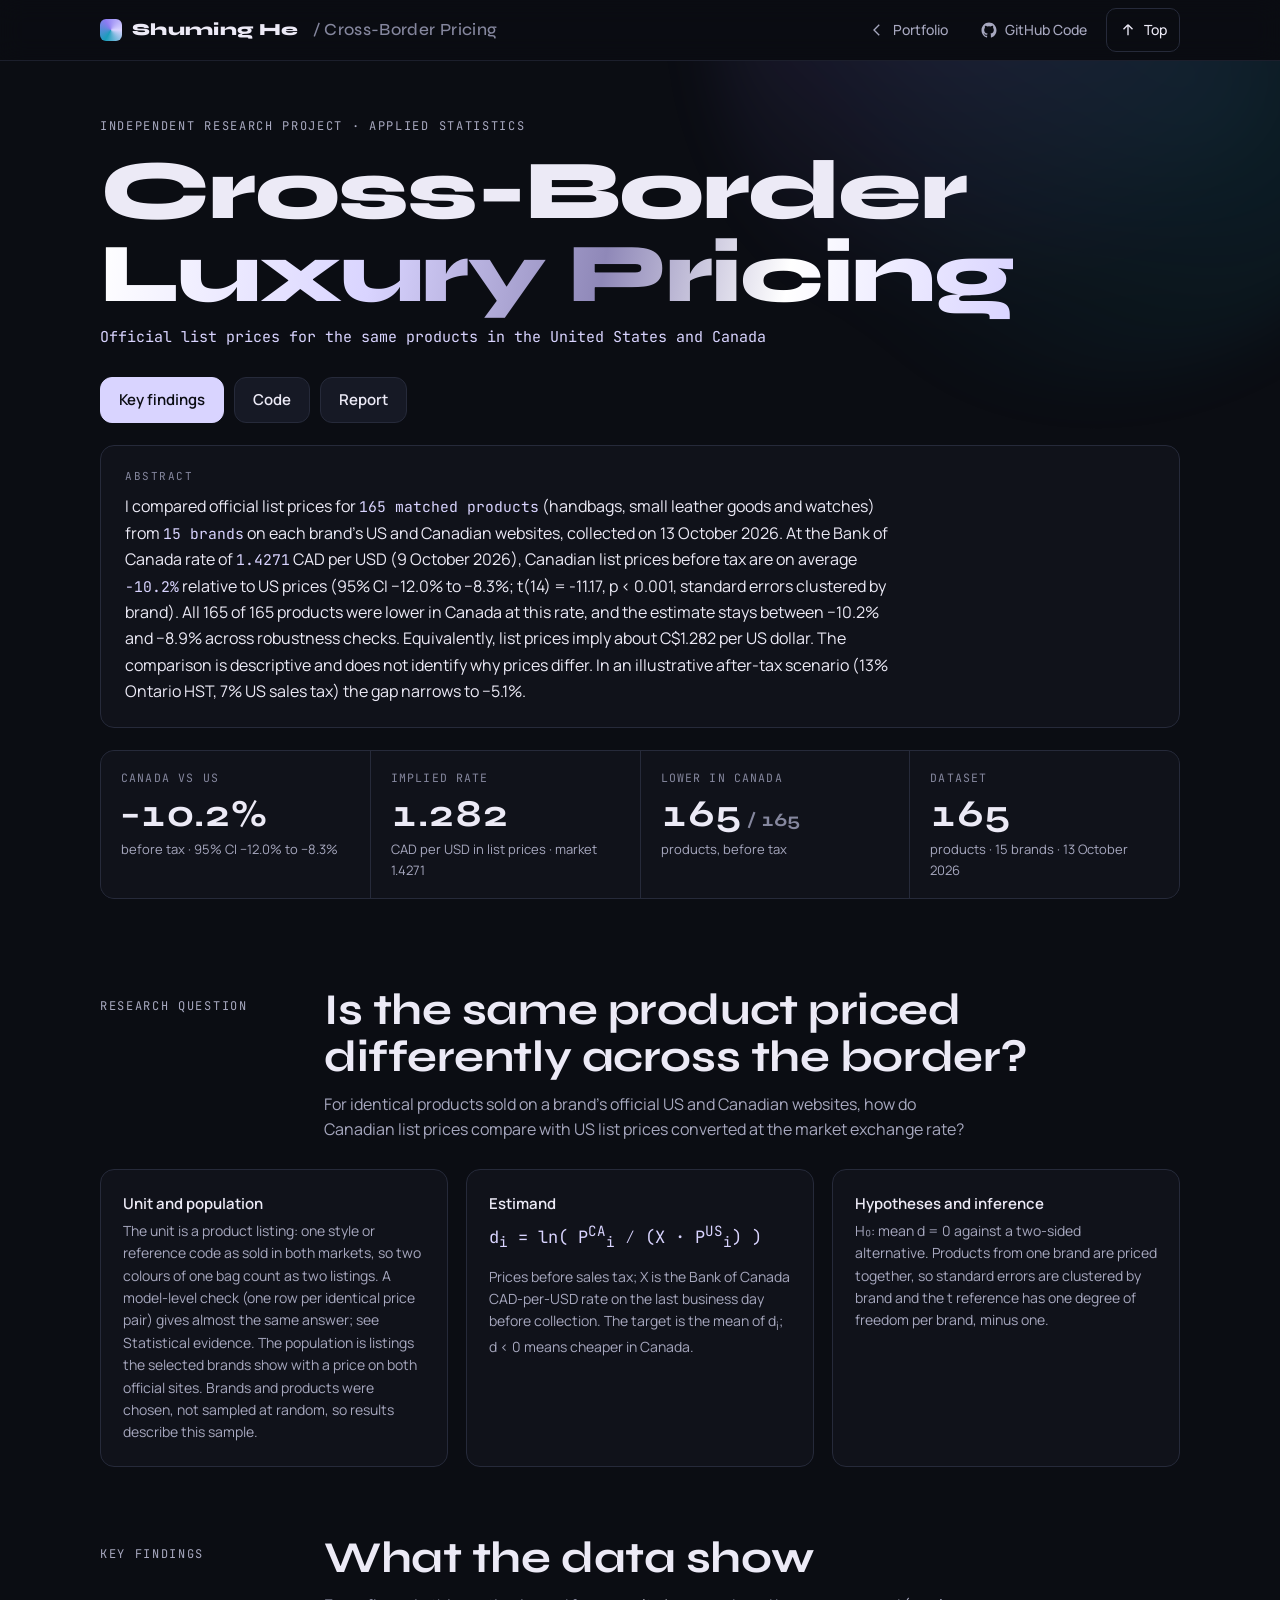
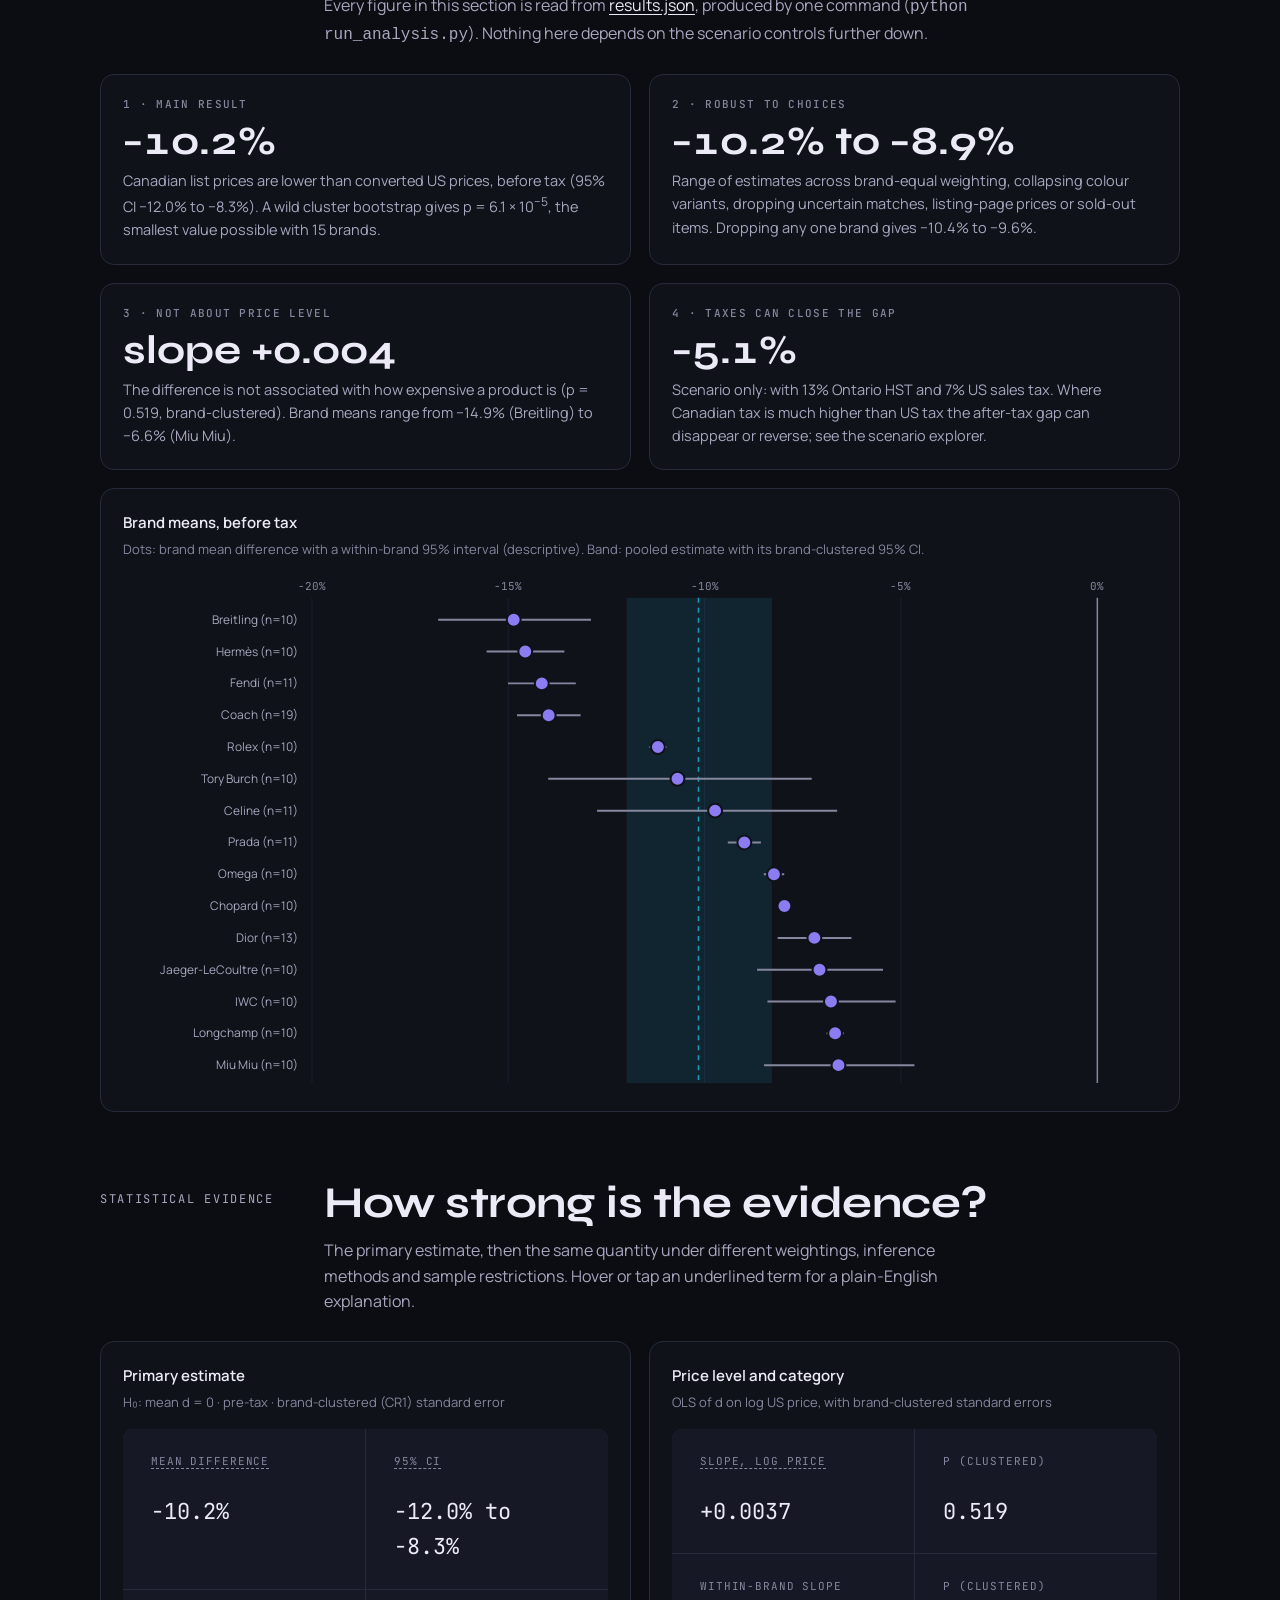
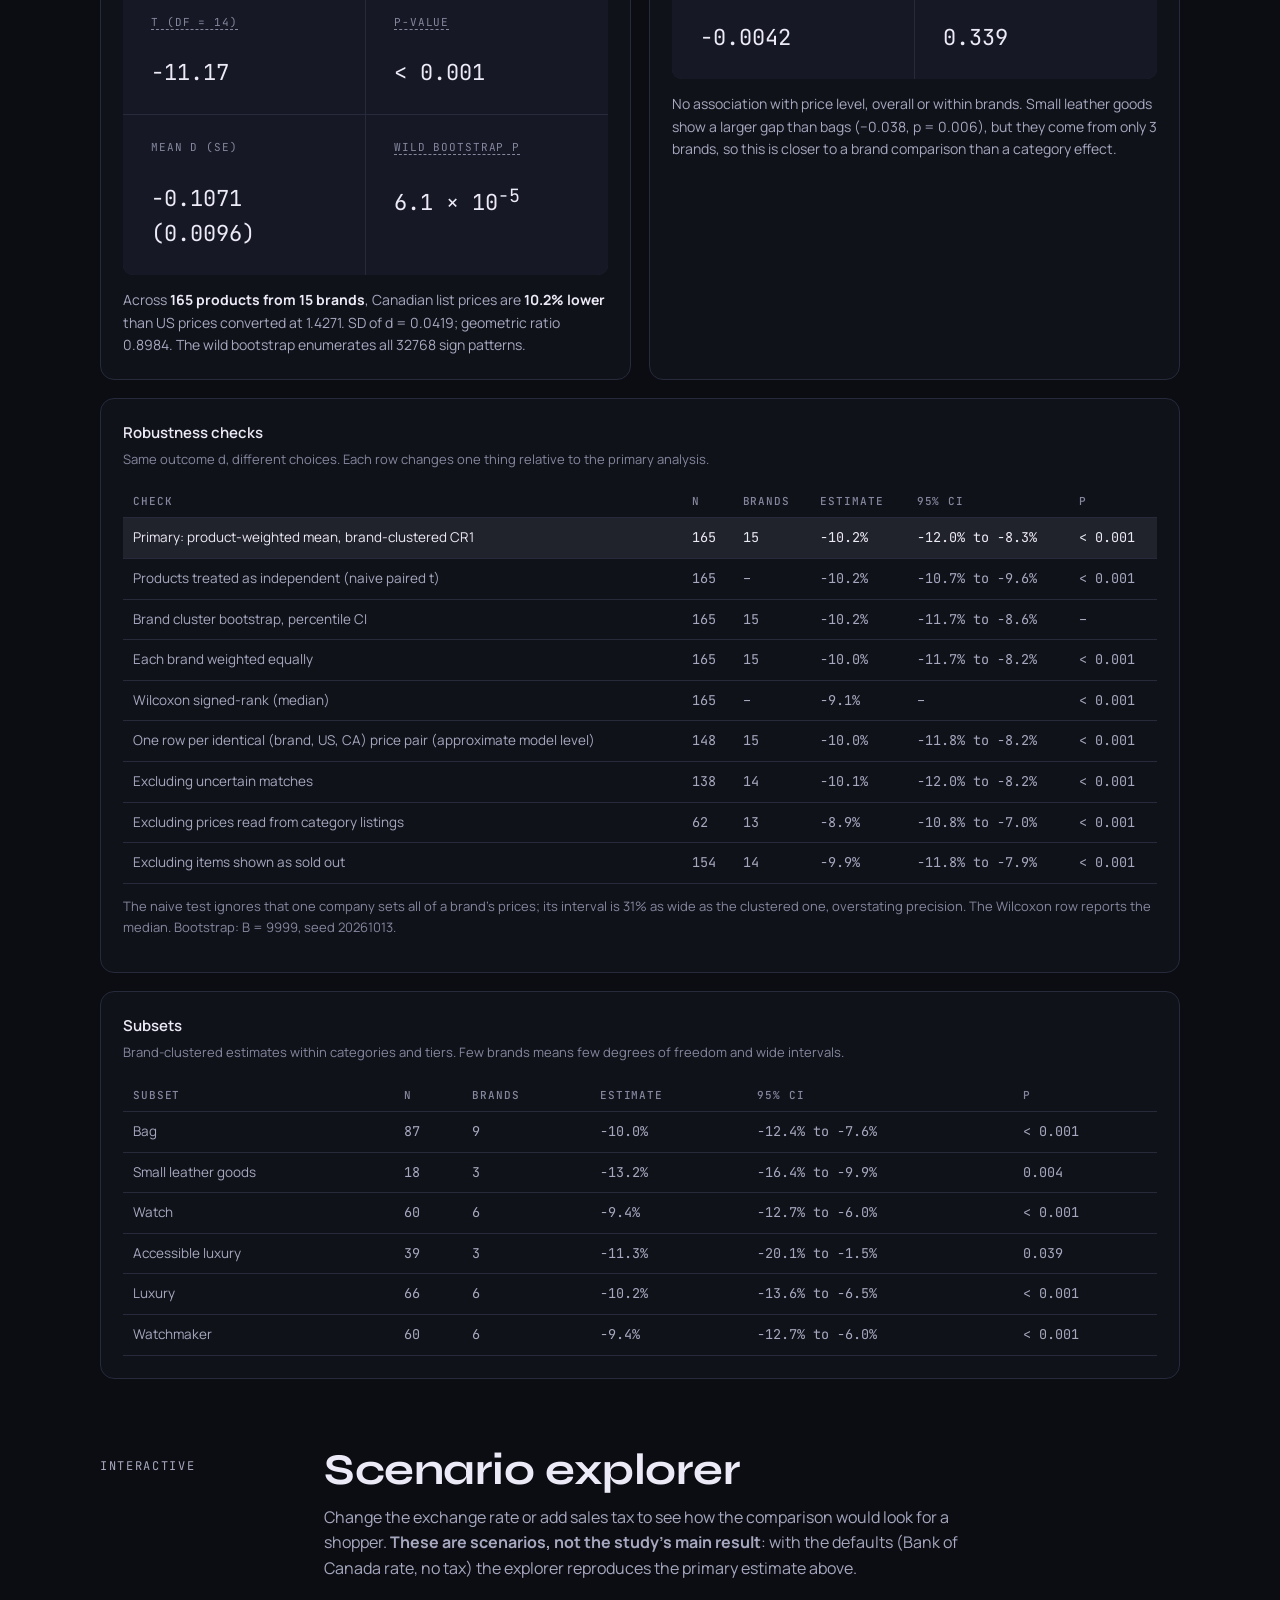
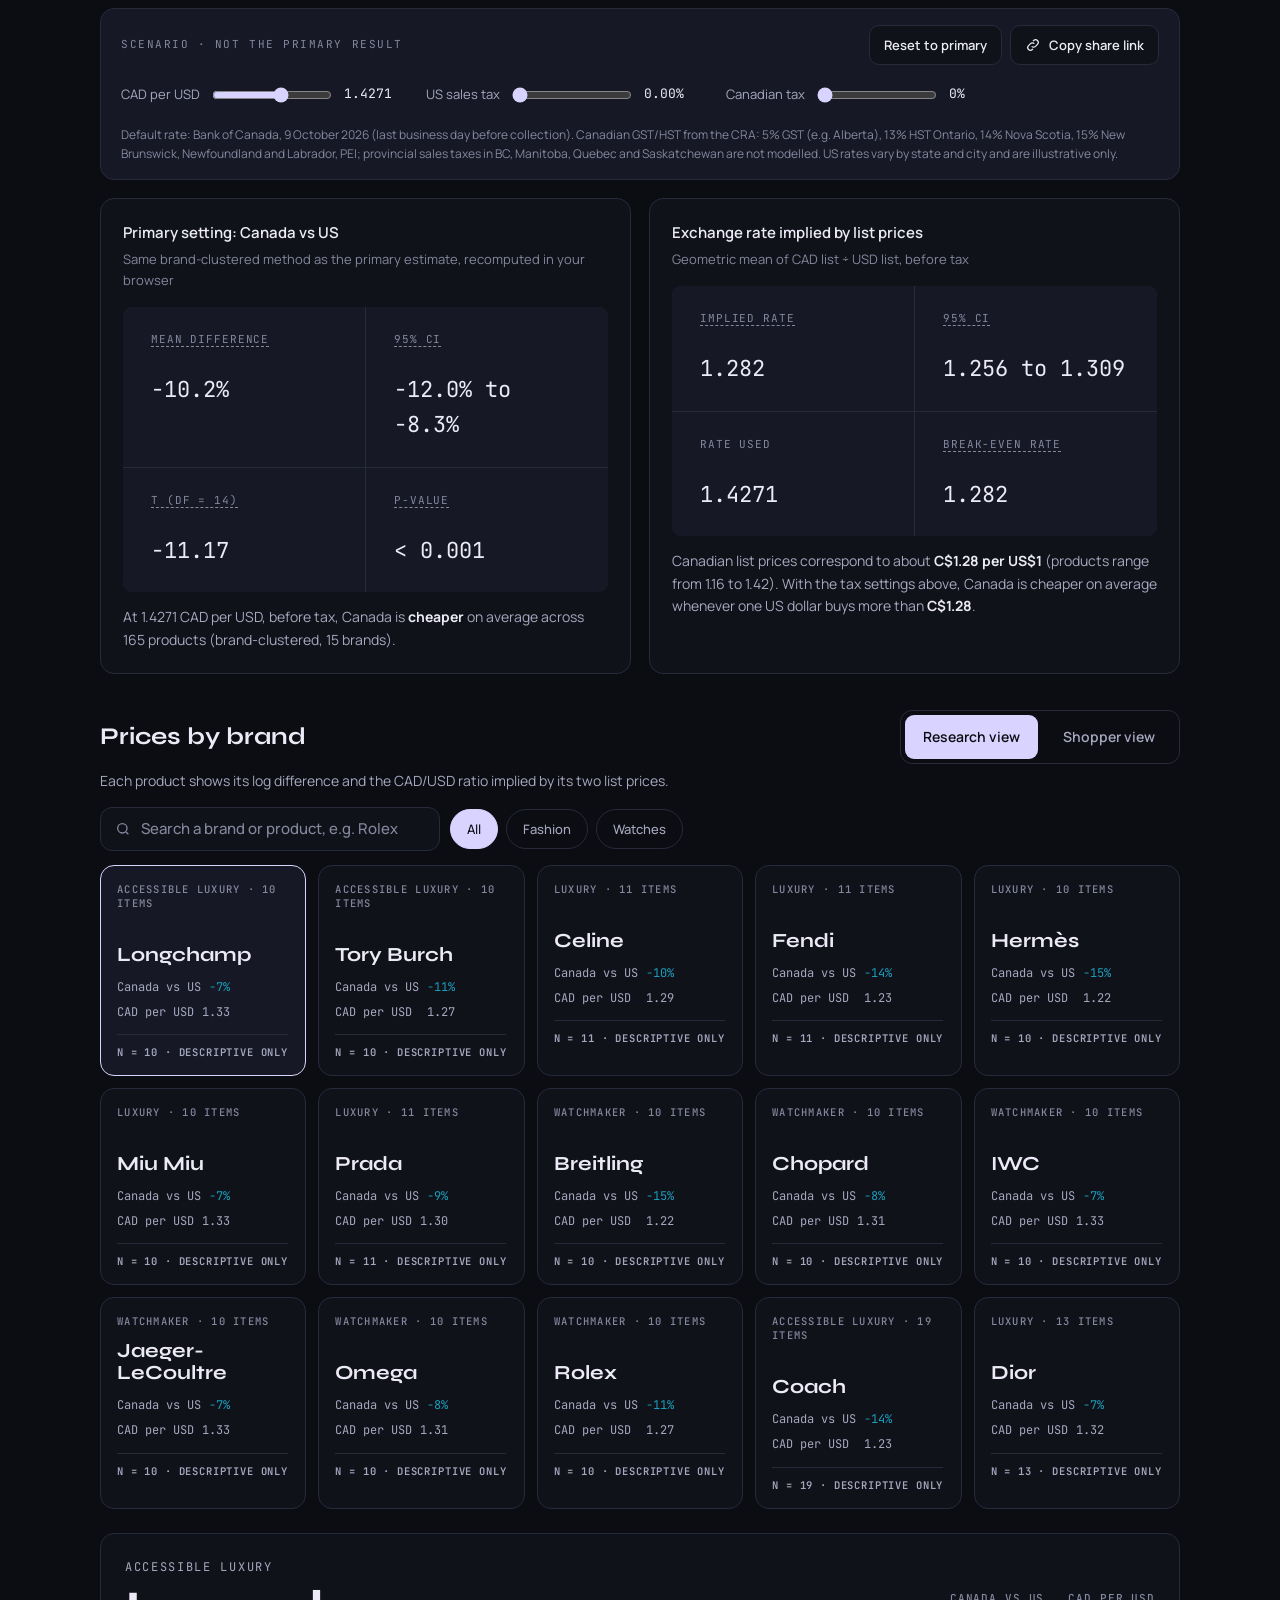
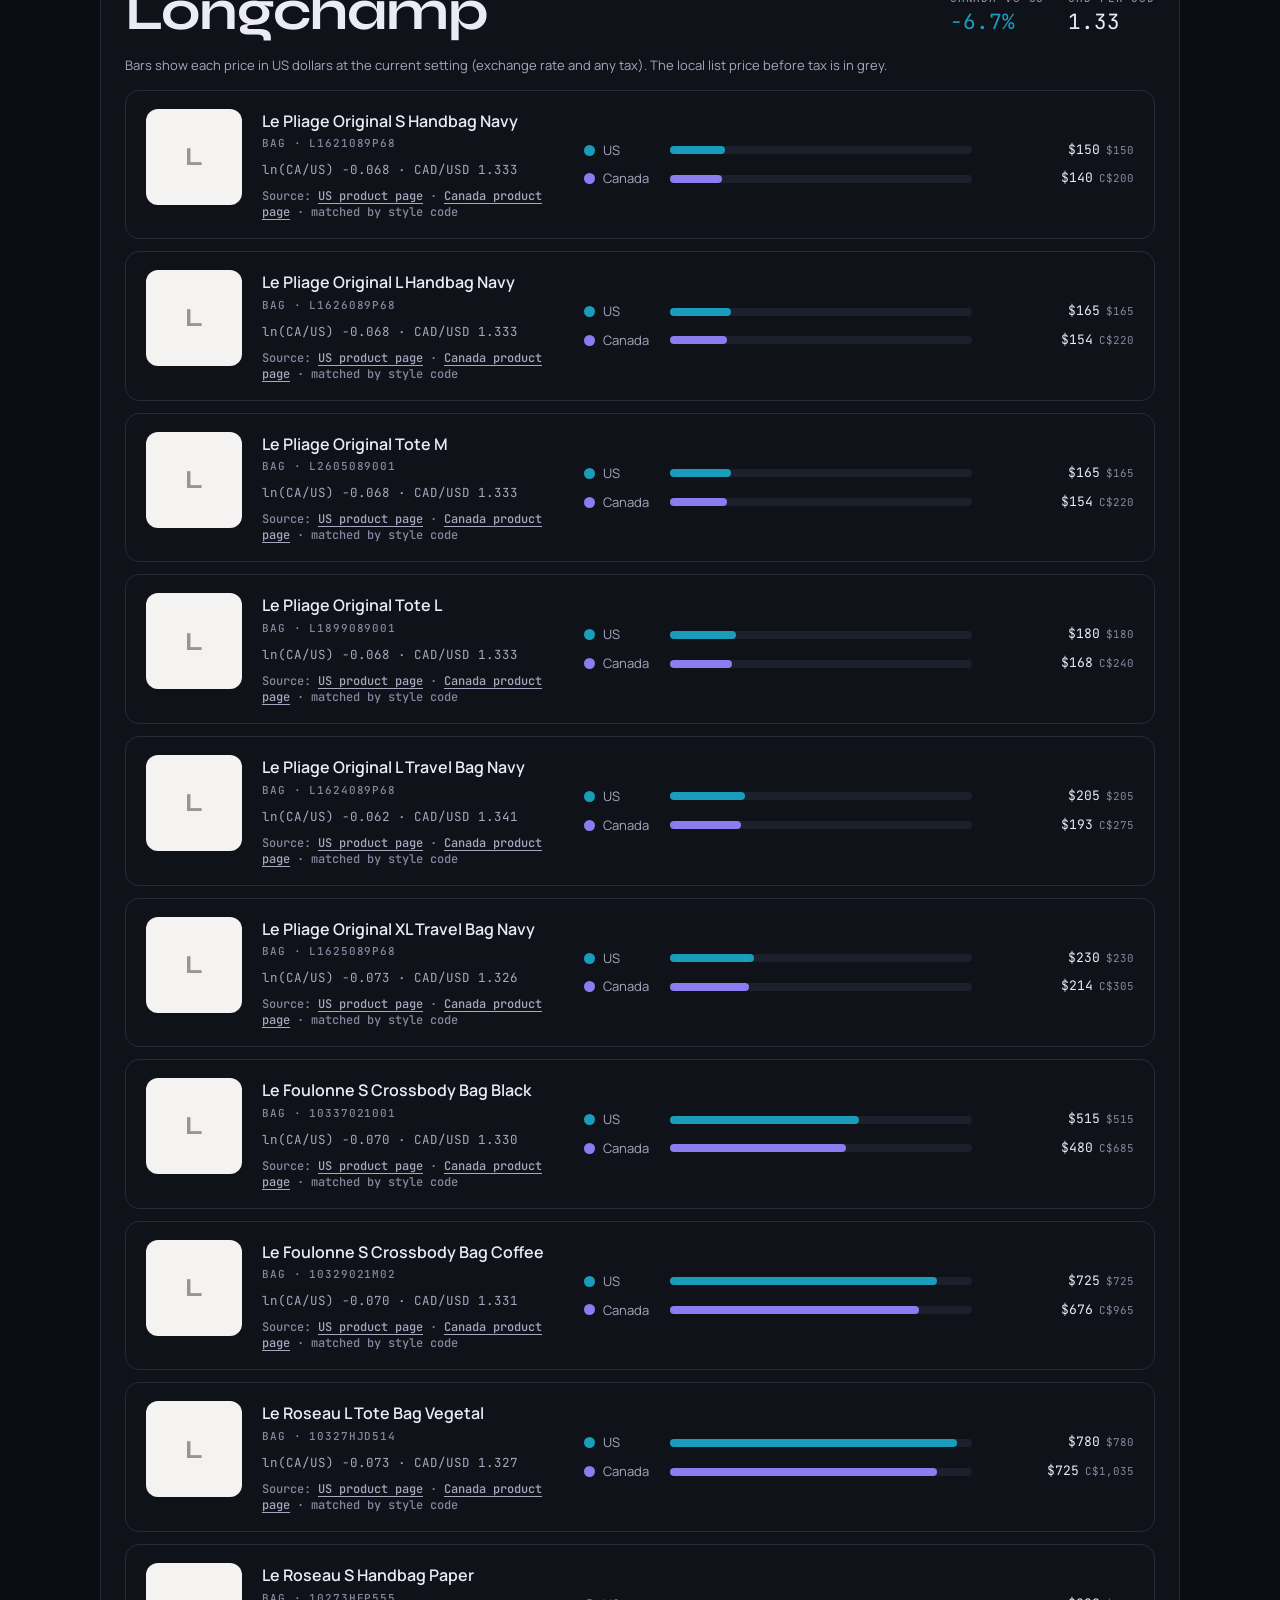
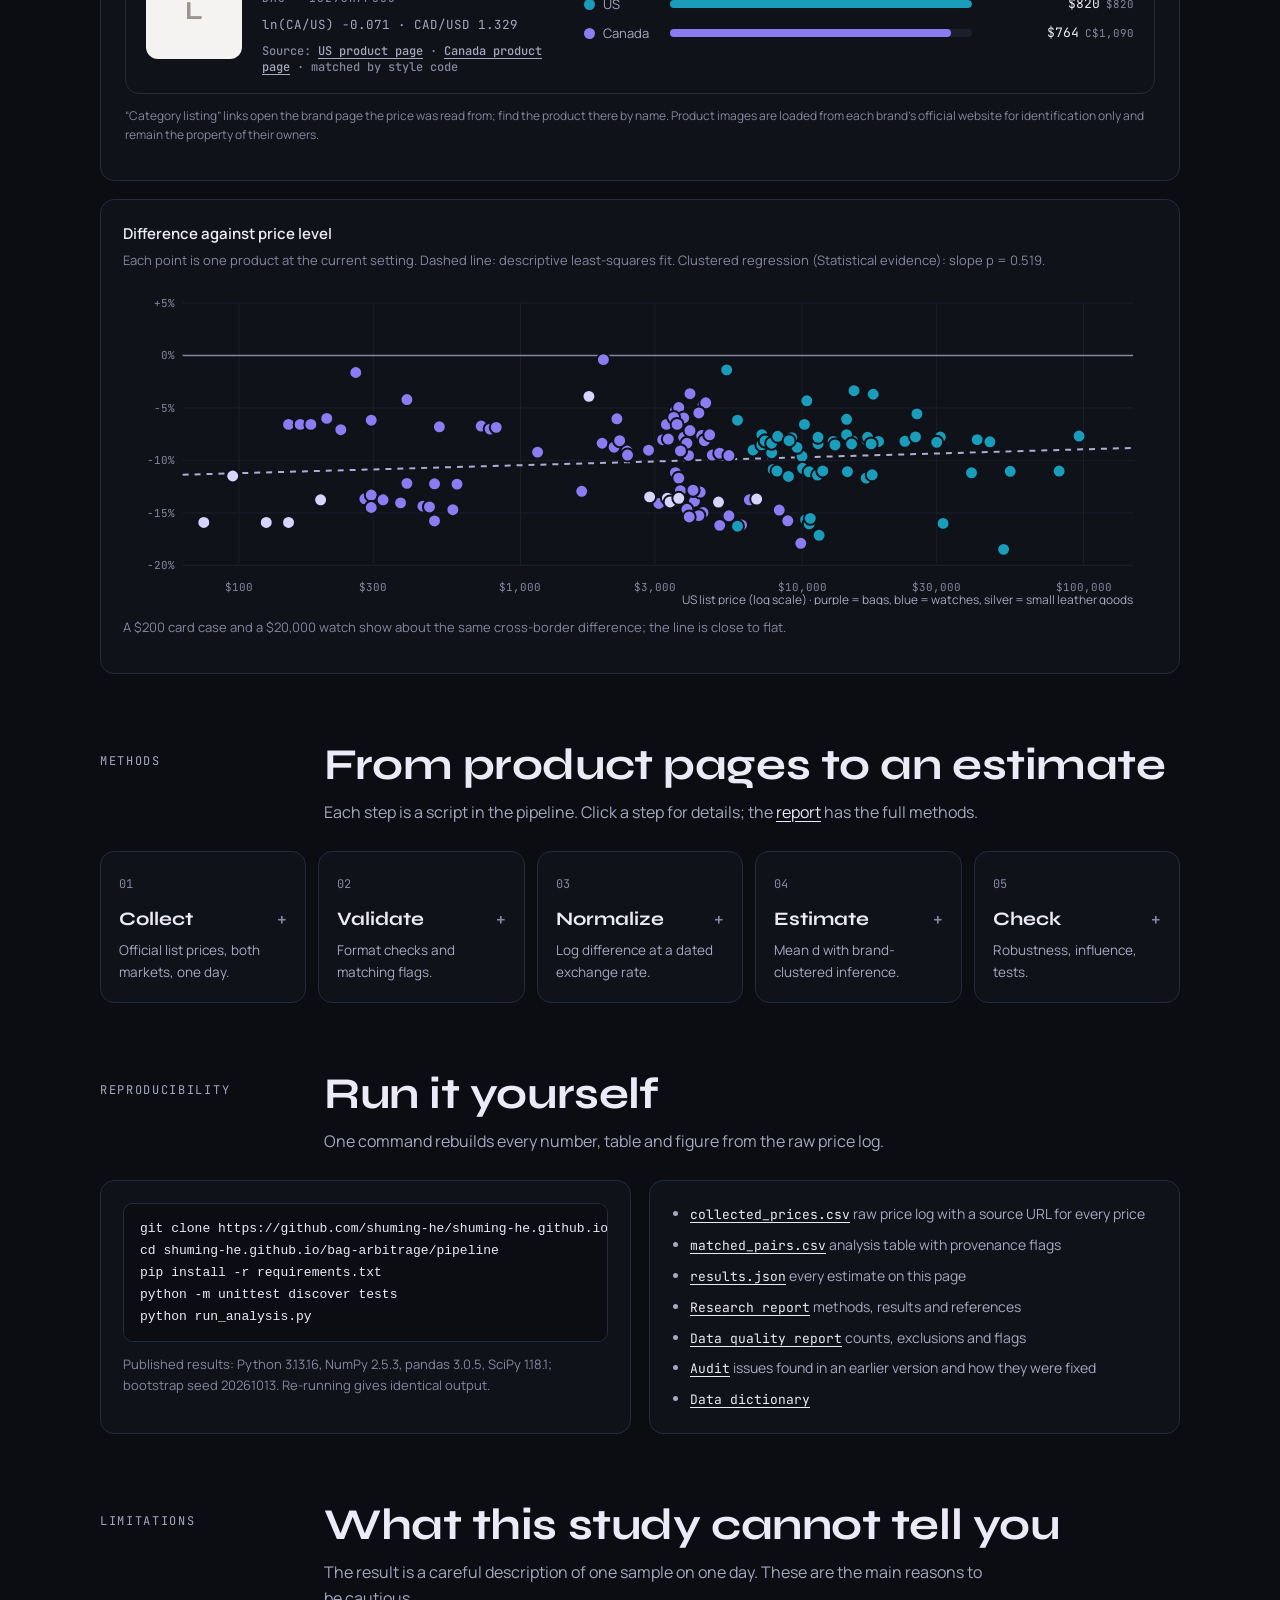
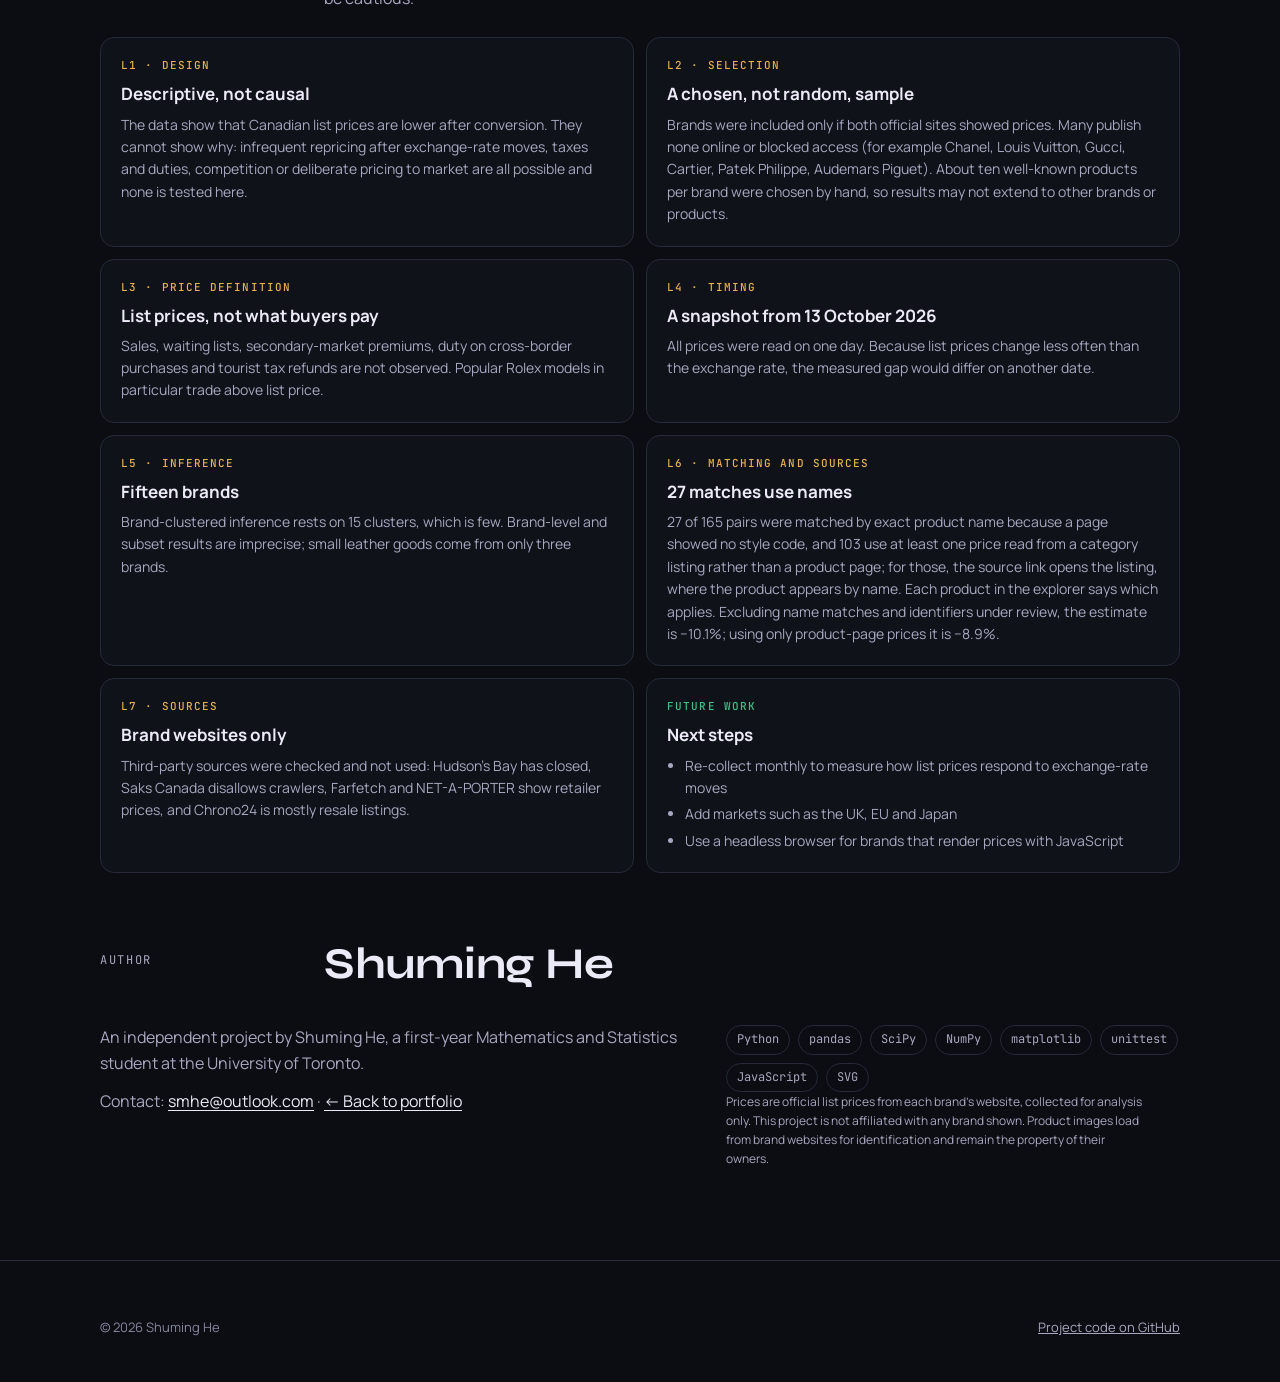
==== commit 8d147c6b: "Fix Canadian tax URL range and resolve the Breitling identifier check - URL parser clamped tax_ca to" ====
--- a/bag-arbitrage/index.html
+++ b/bag-arbitrage/index.html
@@ -549,7 +549,7 @@
 const SHORT = { us: "US", ca: "Canada" };
 const COLOR = { us: "var(--us)", ca: "var(--ca)" };
 const SVGNS = "http://www.w3.org/2000/svg";
-const RANGES = { fxca: [1.25, 1.55], taxus: [0, 10.25], taxca: [5, 15] };
+const RANGES = { fxca: [1.25, 1.55], taxus: [0, 10.25], taxca: [0, 15] };   // must match the slider min/max
 const PARAM = { fxca: "fx_cad", taxus: "tax_us", taxca: "tax_ca" };
 const DEFAULTS = { fxca: 1.4271, taxus: 0, taxca: 0 };   // primary setting: Bank of Canada rate for 2026-10-09, before tax
 const state = { ...DEFAULTS, brand: null, group: "all", mode: "research", q: "" };
@@ -781,7 +781,7 @@
   document.getElementById("repro-env").textContent = `Published results: Python ${m.python}, NumPy ${m.numpy}, pandas ${m.pandas}, SciPy ${m.scipy}; bootstrap seed ${m.seed}. Re-running gives identical output.`;
   document.getElementById("l6-title").textContent = `${R.quality.flags.name_match} matches use names`;
   const lp = R.robustness.find(e => e.label.startsWith("Excluding prices read")), um = R.robustness.find(e => e.label.startsWith("Excluding uncertain"));
-  document.getElementById("l6-text").innerHTML = `${R.quality.flags.name_match} of ${p.n} pairs were matched by exact product name because a page showed no style code, and ${R.quality.flags.listing_price} use at least one price read from a category listing rather than a product page; for those, the source link opens the listing, where the product appears by name. Each product in the explorer says which applies. Excluding name matches and the two identifiers under review, the estimate is ${P(um.pct)}; using only product-page prices it is ${P(lp.pct)}.`;
+  document.getElementById("l6-text").innerHTML = `${R.quality.flags.name_match} of ${p.n} pairs were matched by exact product name because a page showed no style code, and ${R.quality.flags.listing_price} use at least one price read from a category listing rather than a product page; for those, the source link opens the listing, where the product appears by name. Each product in the explorer says which applies. Excluding name matches and identifiers under review, the estimate is ${P(um.pct)}; using only product-page prices it is ${P(lp.pct)}.`;
   document.getElementById("l4-title").textContent = `A snapshot from ${fmtDate(R.meta.collected)}`;
 }
 const norm = s => s.toLowerCase().normalize("NFD").replace(/[̀-ͯ]/g, "");
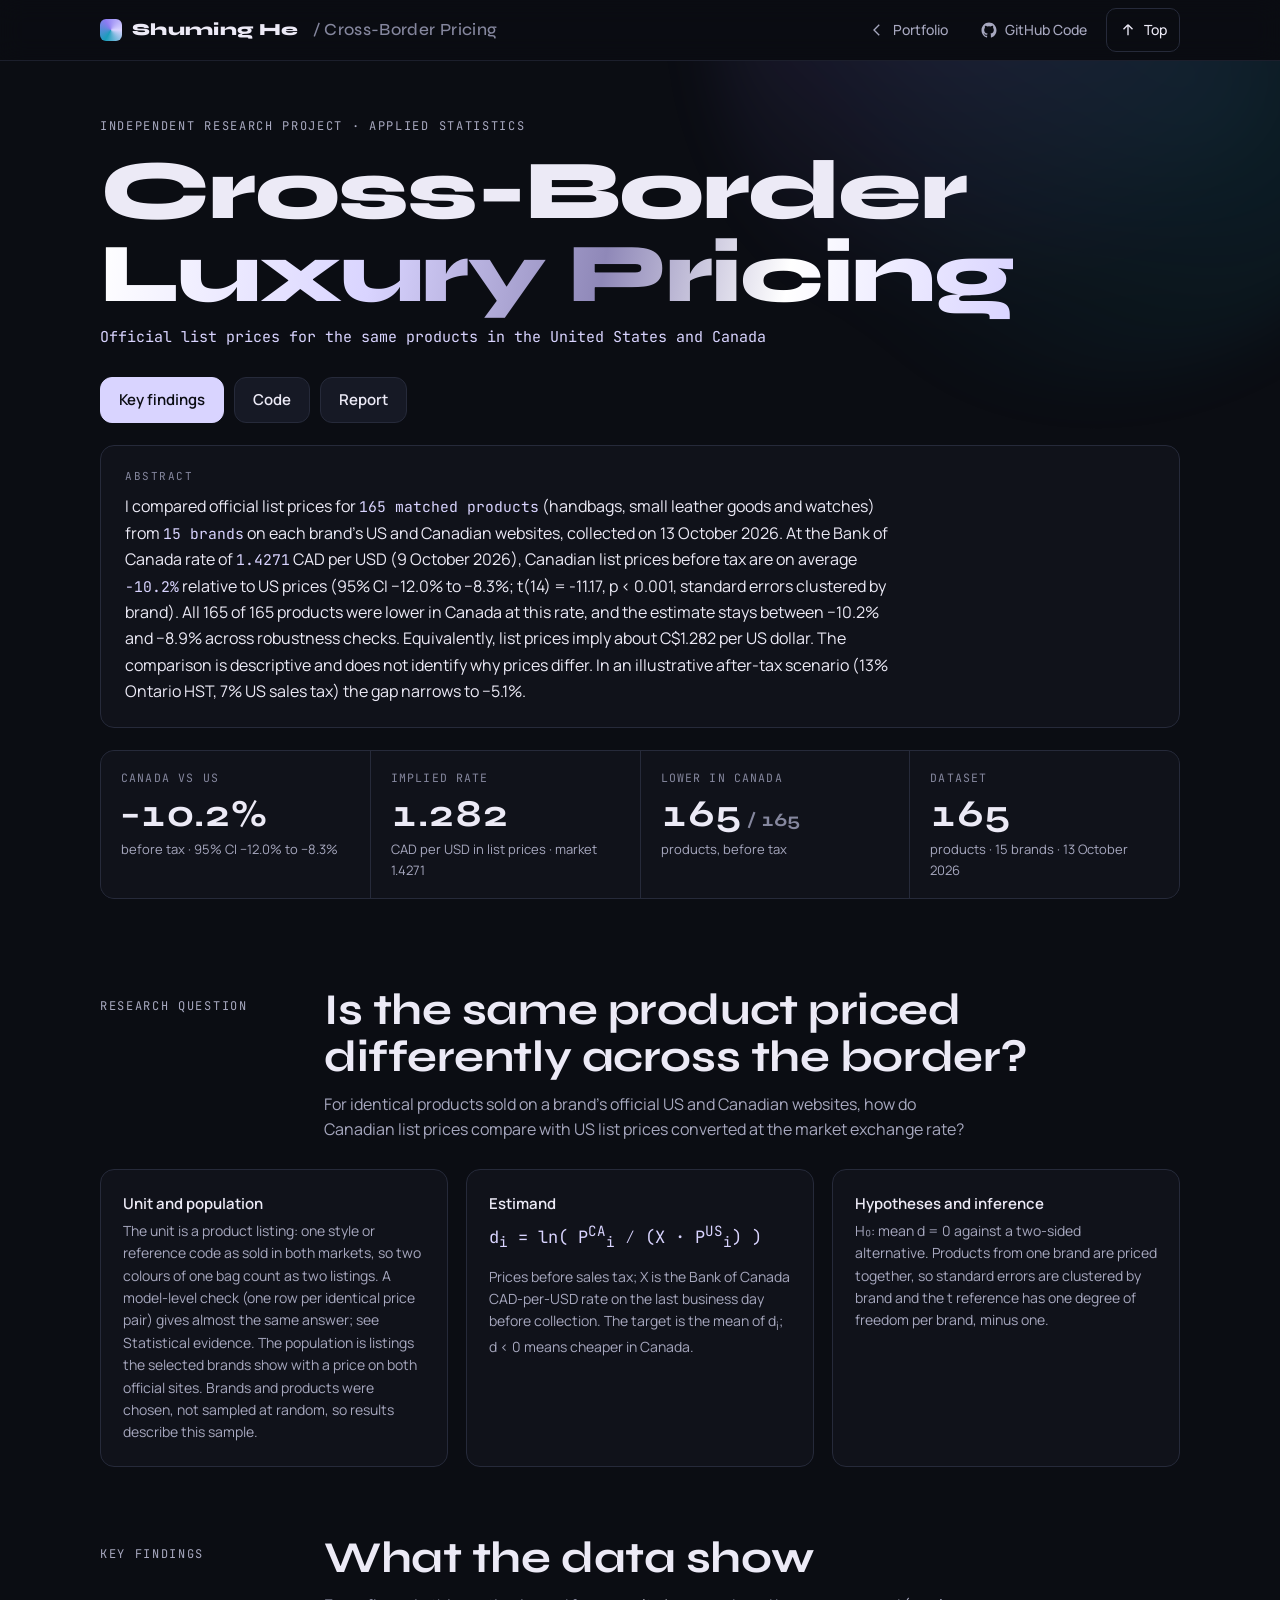
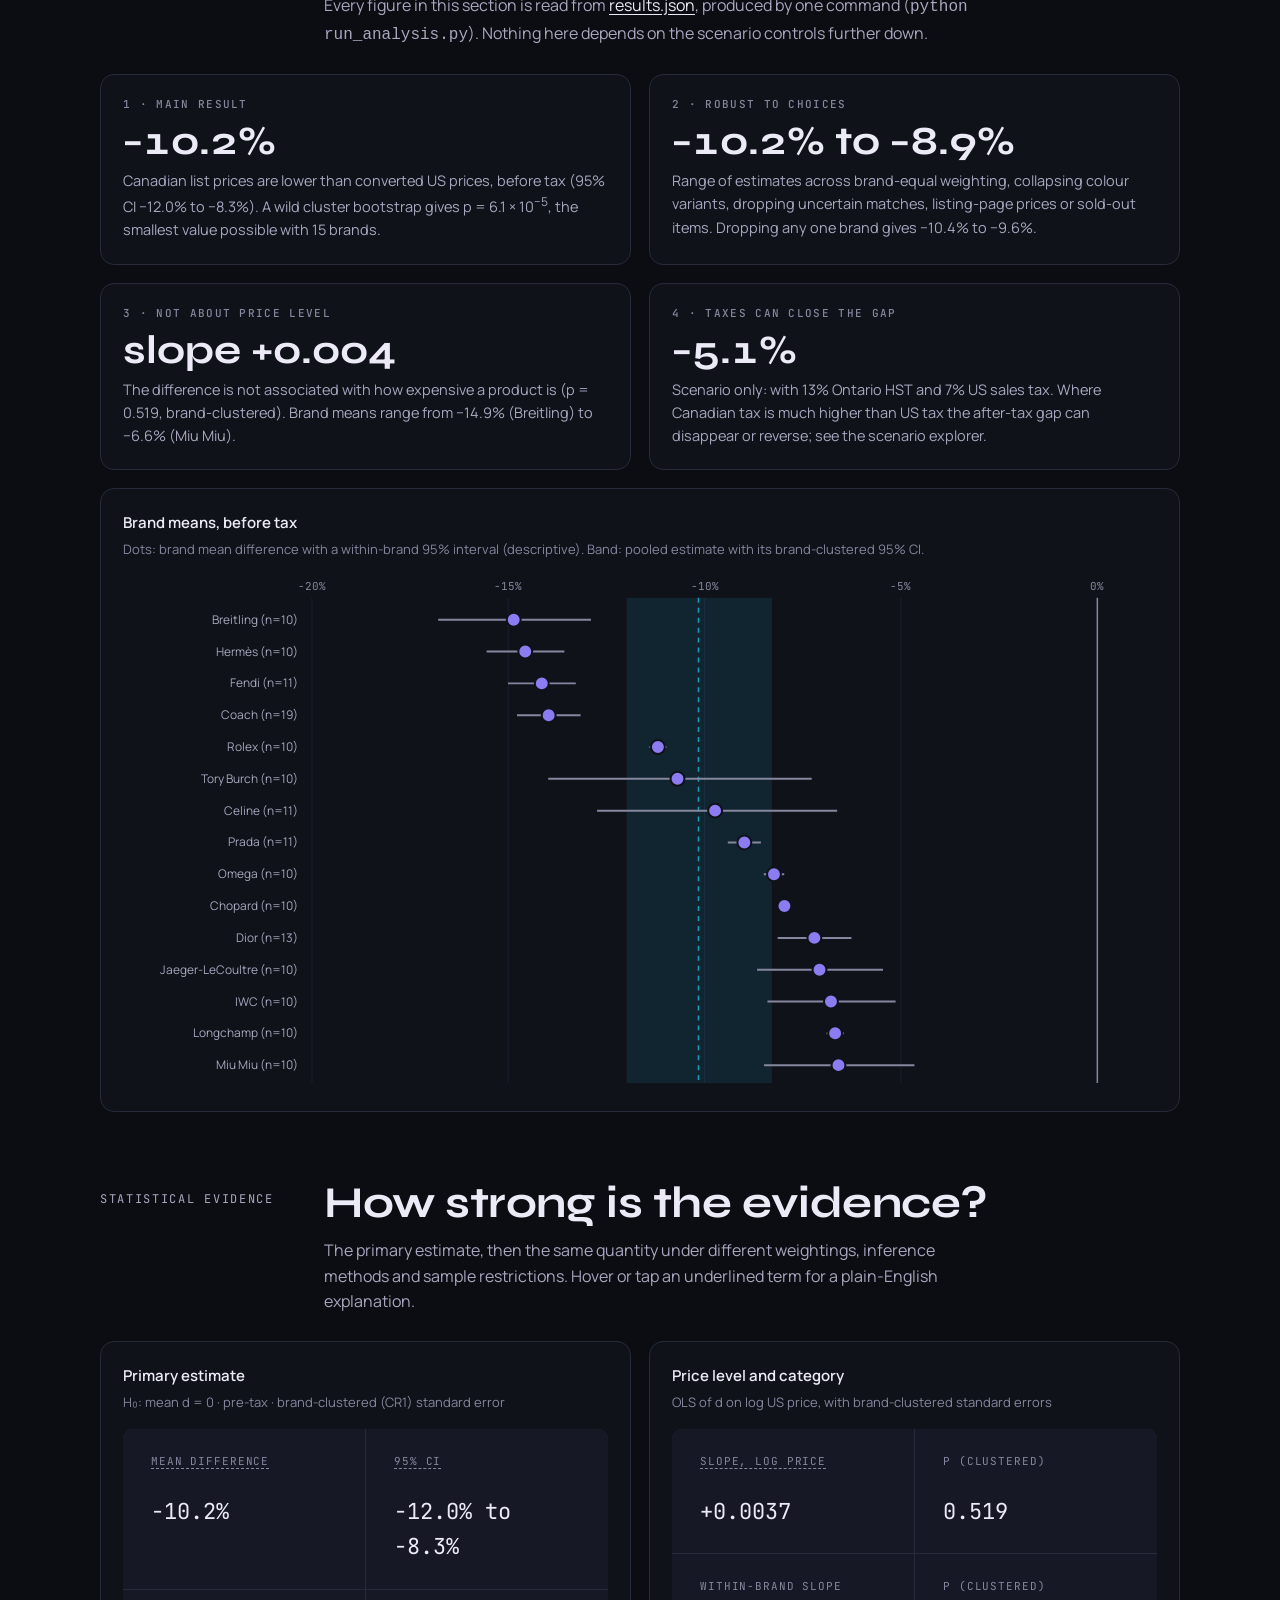
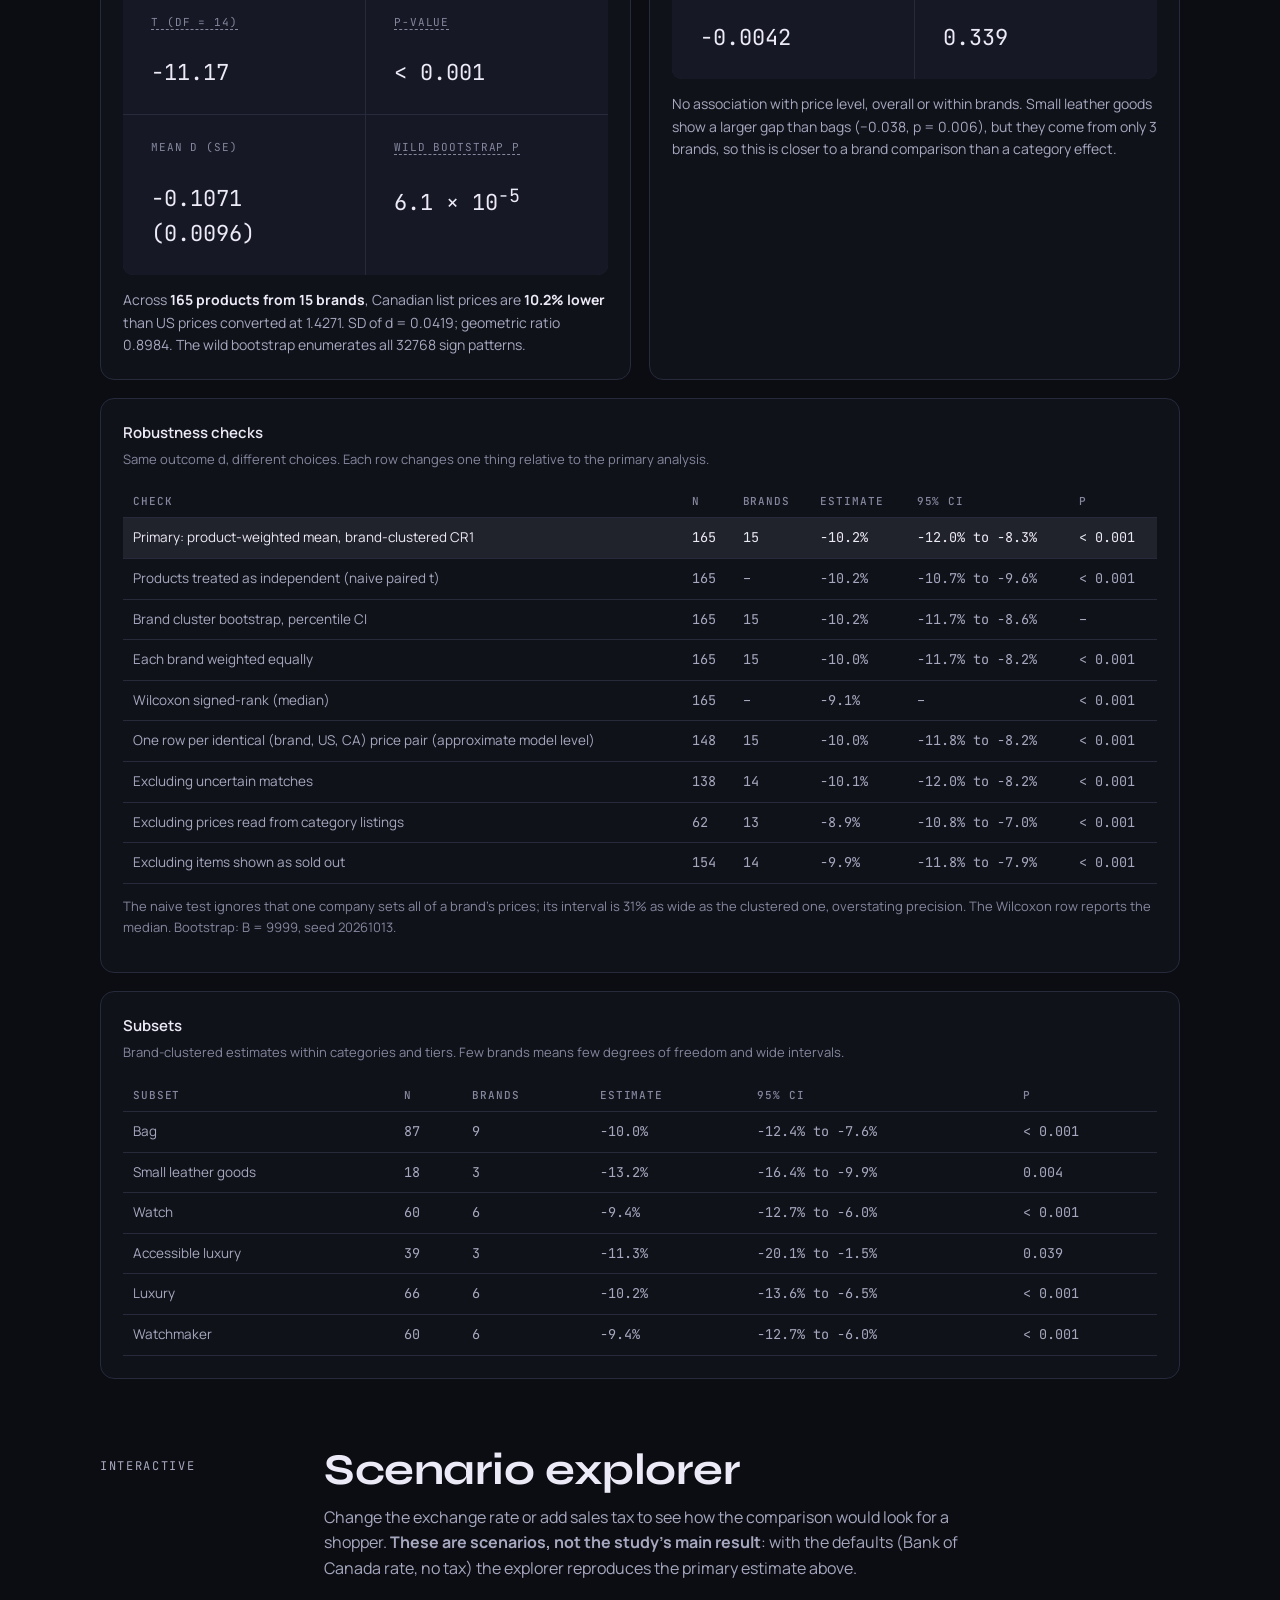
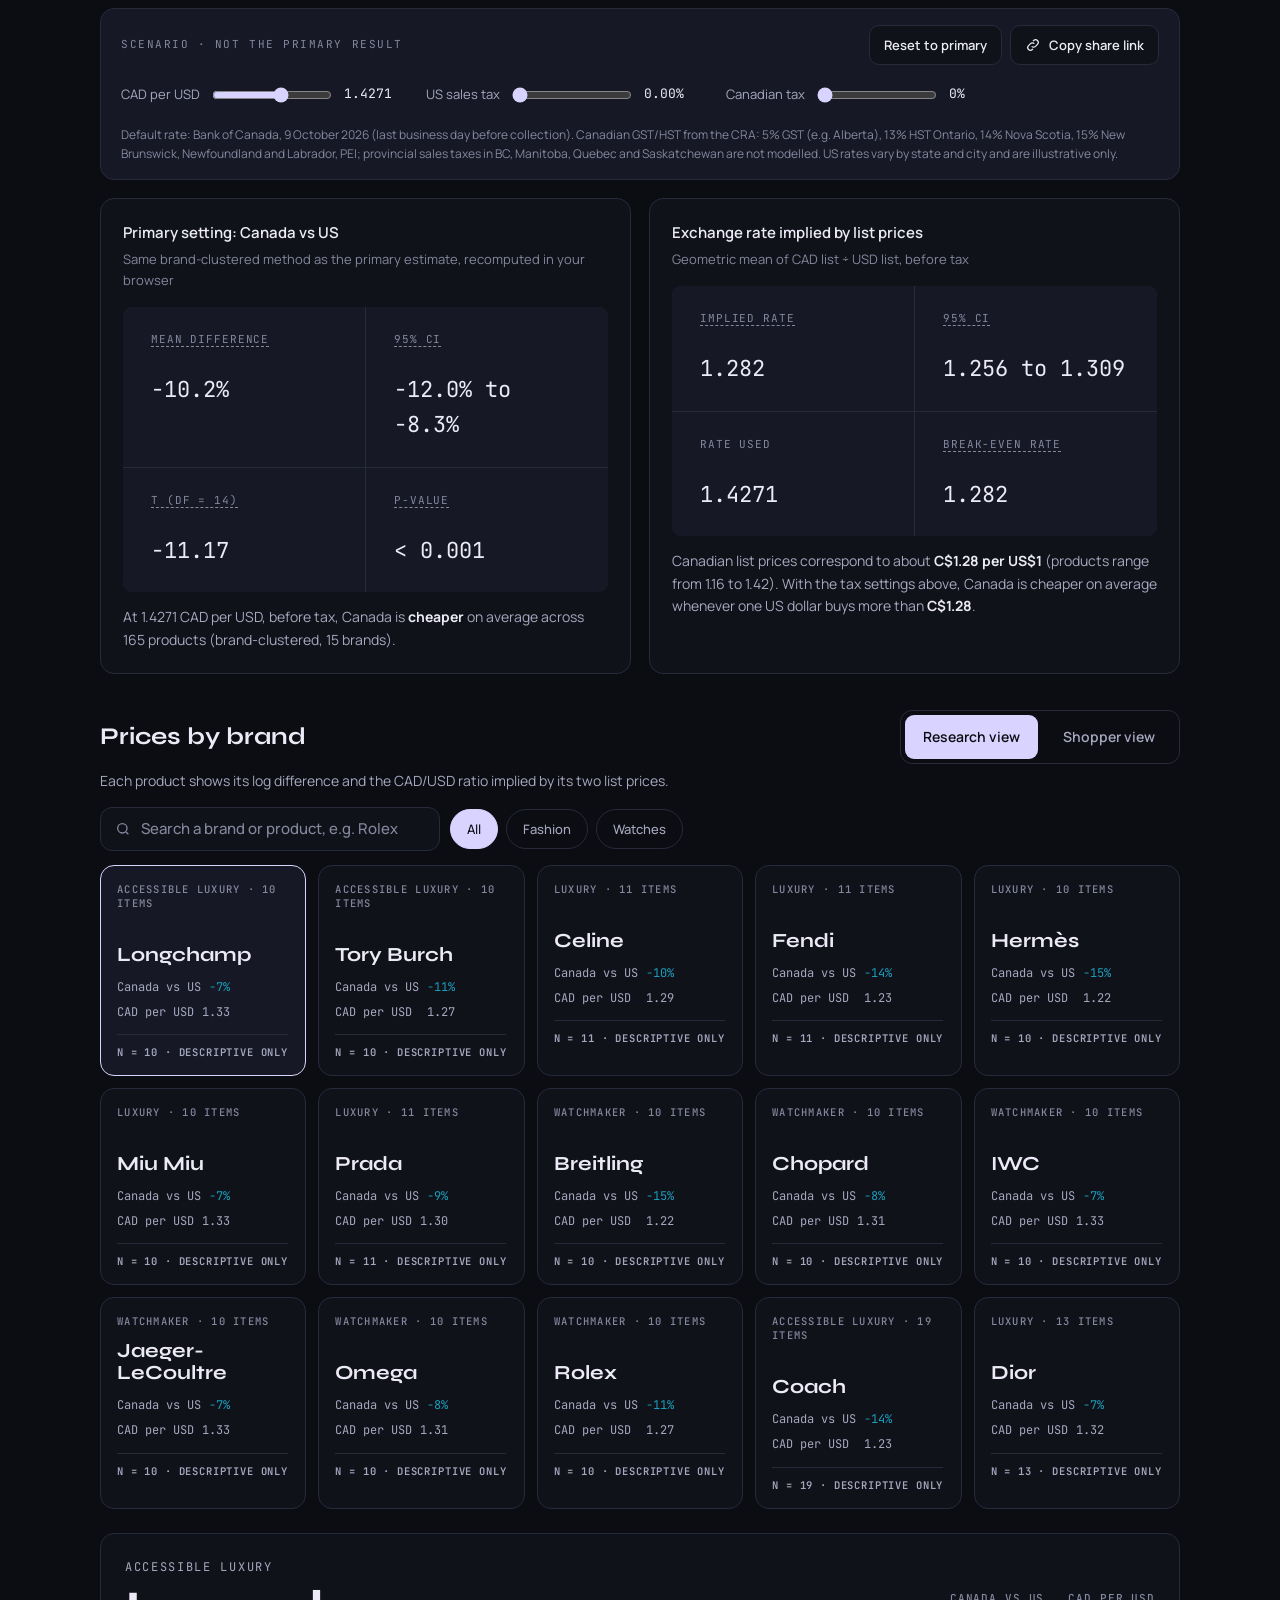
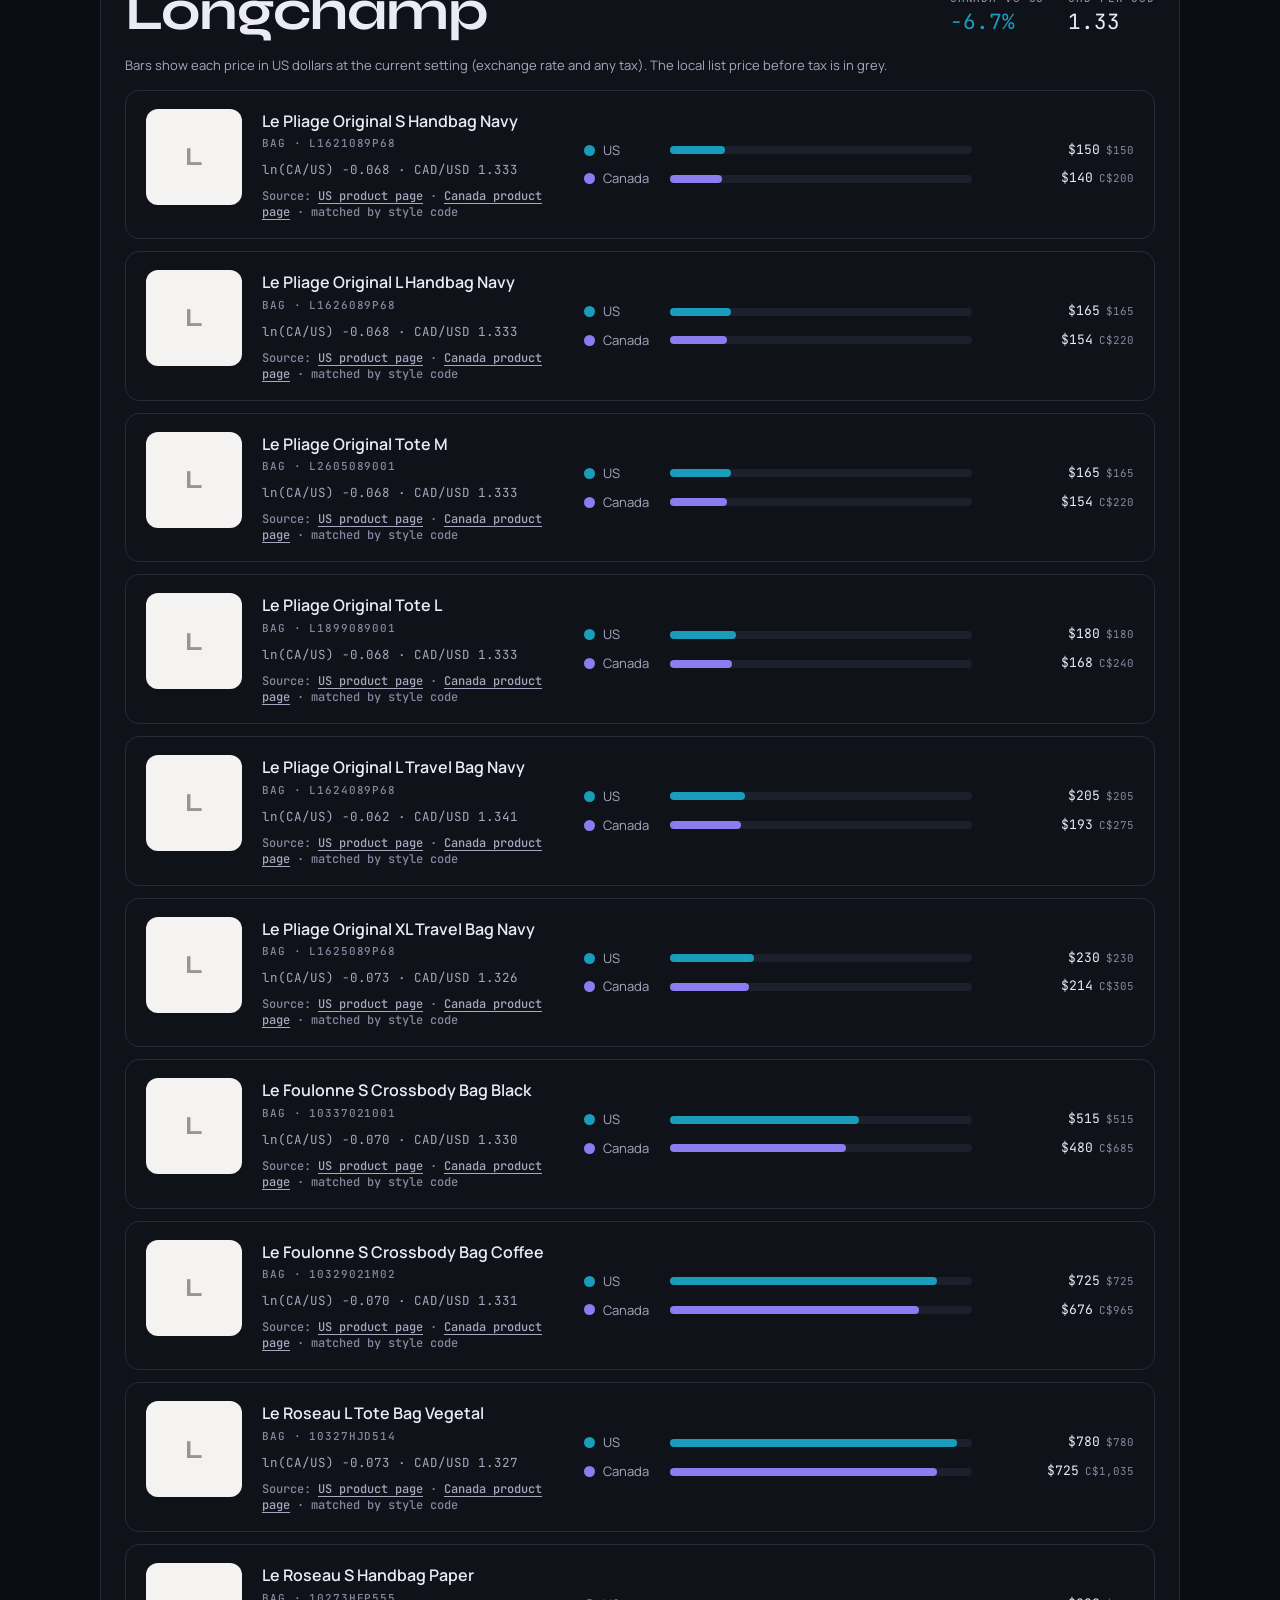
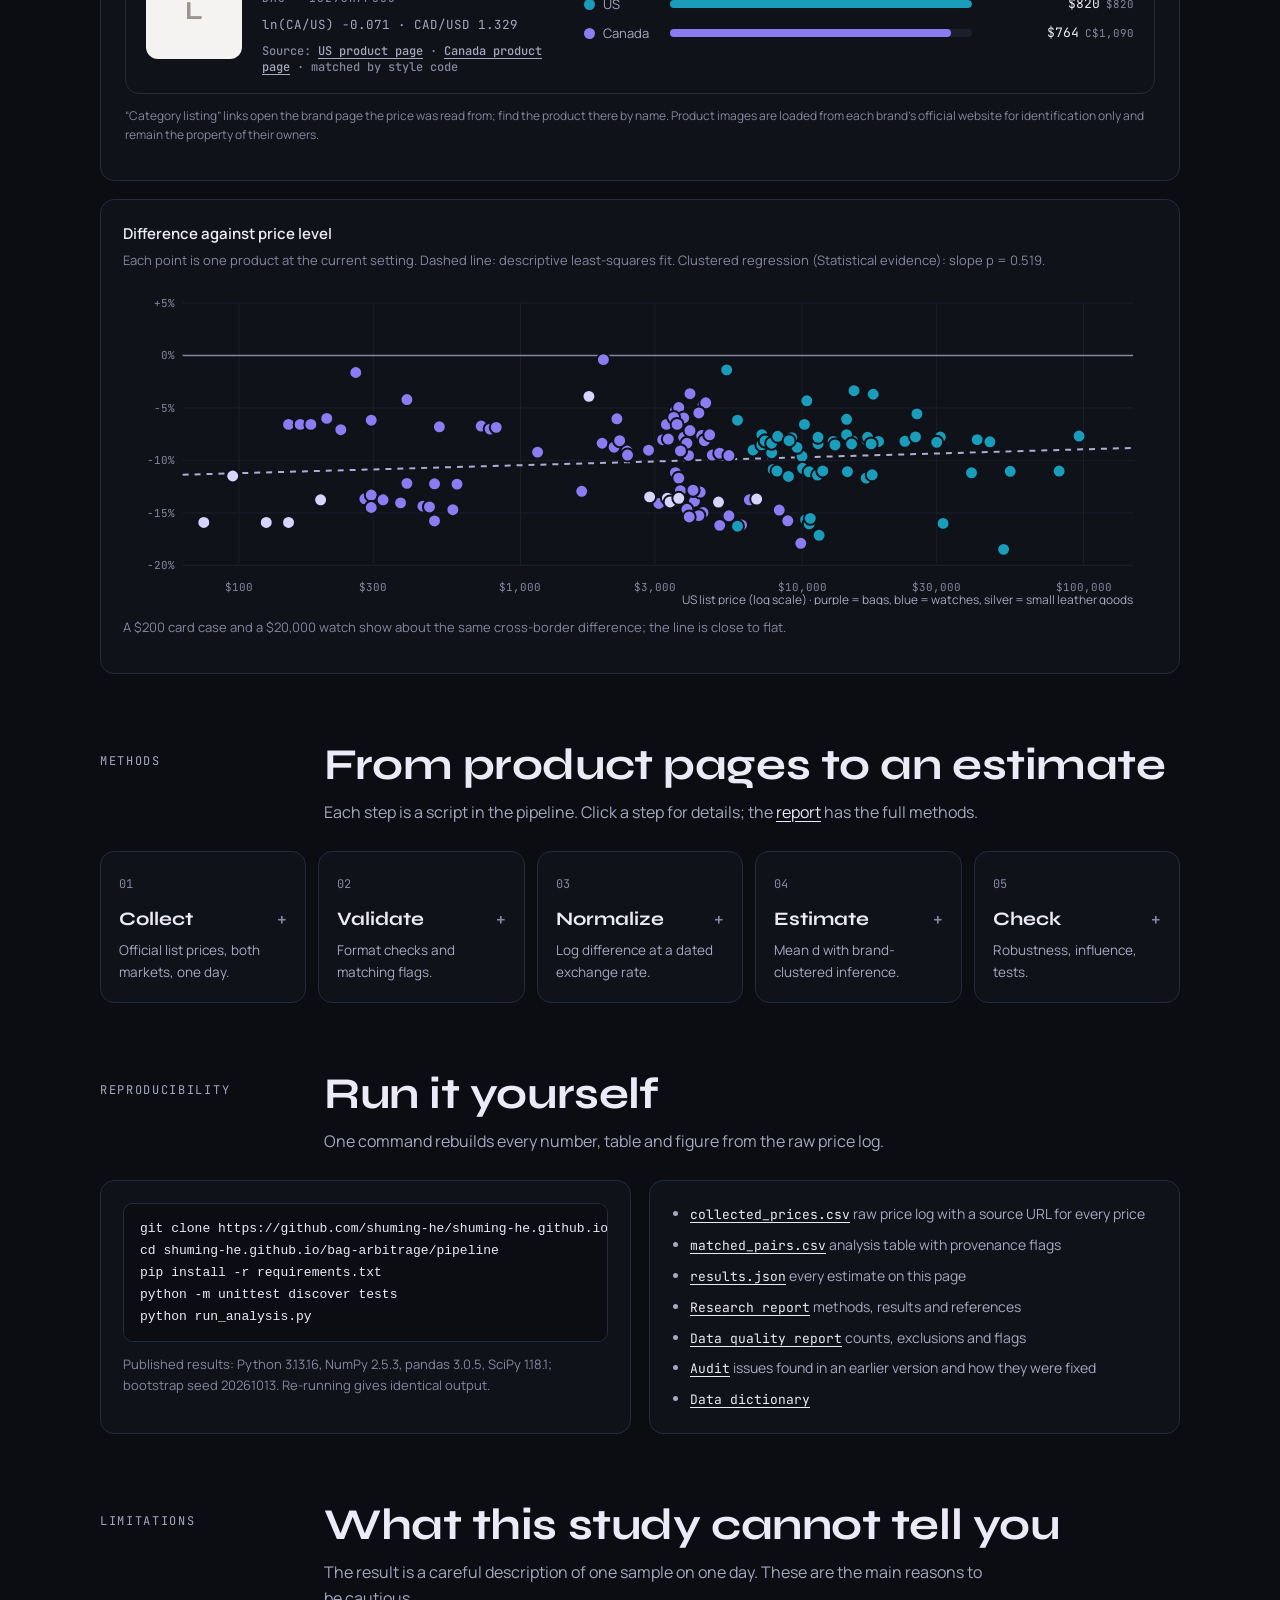
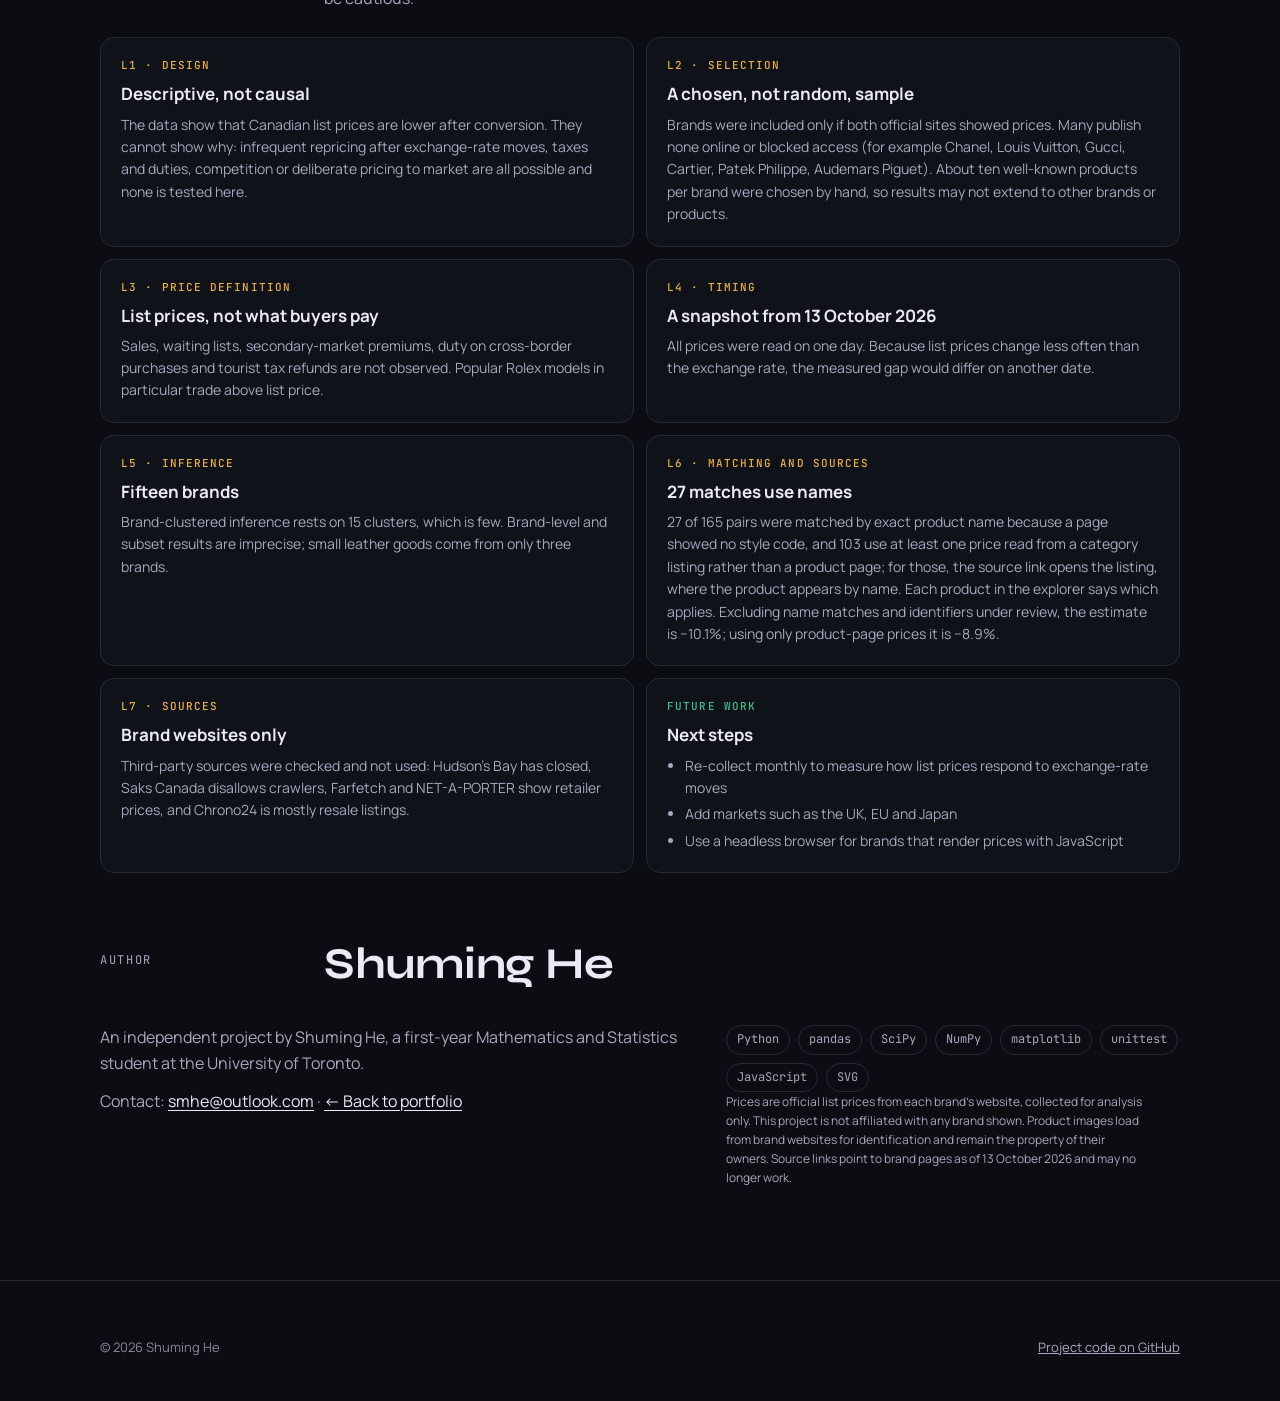
==== commit 417a3d49: "Note that source links may break and point to archived copies Co-Authored-By: Claude Opus 5.5 (1M co" ====
--- a/bag-arbitrage/index.html
+++ b/bag-arbitrage/index.html
@@ -451,7 +451,7 @@
       </div>
     </div>
     <ol class="pipe">
-      <li><h3><button class="step-btn" type="button" aria-expanded="false">Collect<span class="plus" aria-hidden="true">+</span></button></h3><p class="sum">Official list prices, both markets, one day.</p><div class="step-detail"><div><p>Each product was opened on the brand's official US and Canadian sites on 13 October 2026. The list price, currency, style code, source URL and a provenance note were recorded in <code>collected_prices.csv</code>.</p></div></div></li>
+      <li><h3><button class="step-btn" type="button" aria-expanded="false">Collect<span class="plus" aria-hidden="true">+</span></button></h3><p class="sum">Official list prices, both markets, one day.</p><div class="step-detail"><div><p>Each product was opened on the brand's official US and Canadian sites on 13 October 2026. The list price, currency, style code, source URL and a provenance note were recorded in <code>collected_prices.csv</code>. Source links show each page as it was on that day. Brands often remove or move product pages, so some links may stop working later; the results use only the recorded prices and do not depend on the links. Internet Archive copies, where the archive could make one, are listed with their capture dates in <a href="https://github.com/shuming-he/shuming-he.github.io/blob/main/bag-arbitrage/pipeline/archived_sources.csv" rel="noopener"><code>archived_sources.csv</code></a>. A copy captured on another day may show a different price.</p></div></div></li>
       <li><h3><button class="step-btn" type="button" aria-expanded="false">Validate<span class="plus" aria-hidden="true">+</span></button></h3><p class="sum">Format checks and matching flags.</p><div class="step-detail"><div><p><code>validate.py</code> rejects wrong currencies and non-positive prices, reports unmatched products, and flags name-based matches, listing-page prices, sold-out items and repeated price pairs. Flagged rows stay in the sample and get their own sensitivity analysis.</p></div></div></li>
       <li><h3><button class="step-btn" type="button" aria-expanded="false">Normalize<span class="plus" aria-hidden="true">+</span></button></h3><p class="sum">Log difference at a dated exchange rate.</p><div class="step-detail"><div><p>d = ln(CA price ÷ (US price × rate)), using the Bank of Canada FXUSDCAD rate for 9 October 2026. Tax and other rates are scenarios: each shifts every d by the same constant.</p></div></div></li>
       <li><h3><button class="step-btn" type="button" aria-expanded="false">Estimate<span class="plus" aria-hidden="true">+</span></button></h3><p class="sum">Mean d with brand-clustered inference.</p><div class="step-detail"><div><p>CR1 cluster-robust standard error by brand with t(G − 1) critical values, a wild cluster bootstrap-t, and a regression of d on log price and category, all in <code>bastats.py</code>.</p></div></div></li>
@@ -524,7 +524,7 @@
         <div class="stack">
           <span>Python</span><span>pandas</span><span>SciPy</span><span>NumPy</span><span>matplotlib</span><span>unittest</span><span>JavaScript</span><span>SVG</span>
         </div>
-        <p class="small">Prices are official list prices from each brand's website, collected for analysis only. This project is not affiliated with any brand shown. Product images load from brand websites for identification and remain the property of their owners.</p>
+        <p class="small">Prices are official list prices from each brand's website, collected for analysis only. This project is not affiliated with any brand shown. Product images load from brand websites for identification and remain the property of their owners. Source links point to brand pages as of 13 October 2026 and may no longer work.</p>
       </div>
     </div>
   </section>
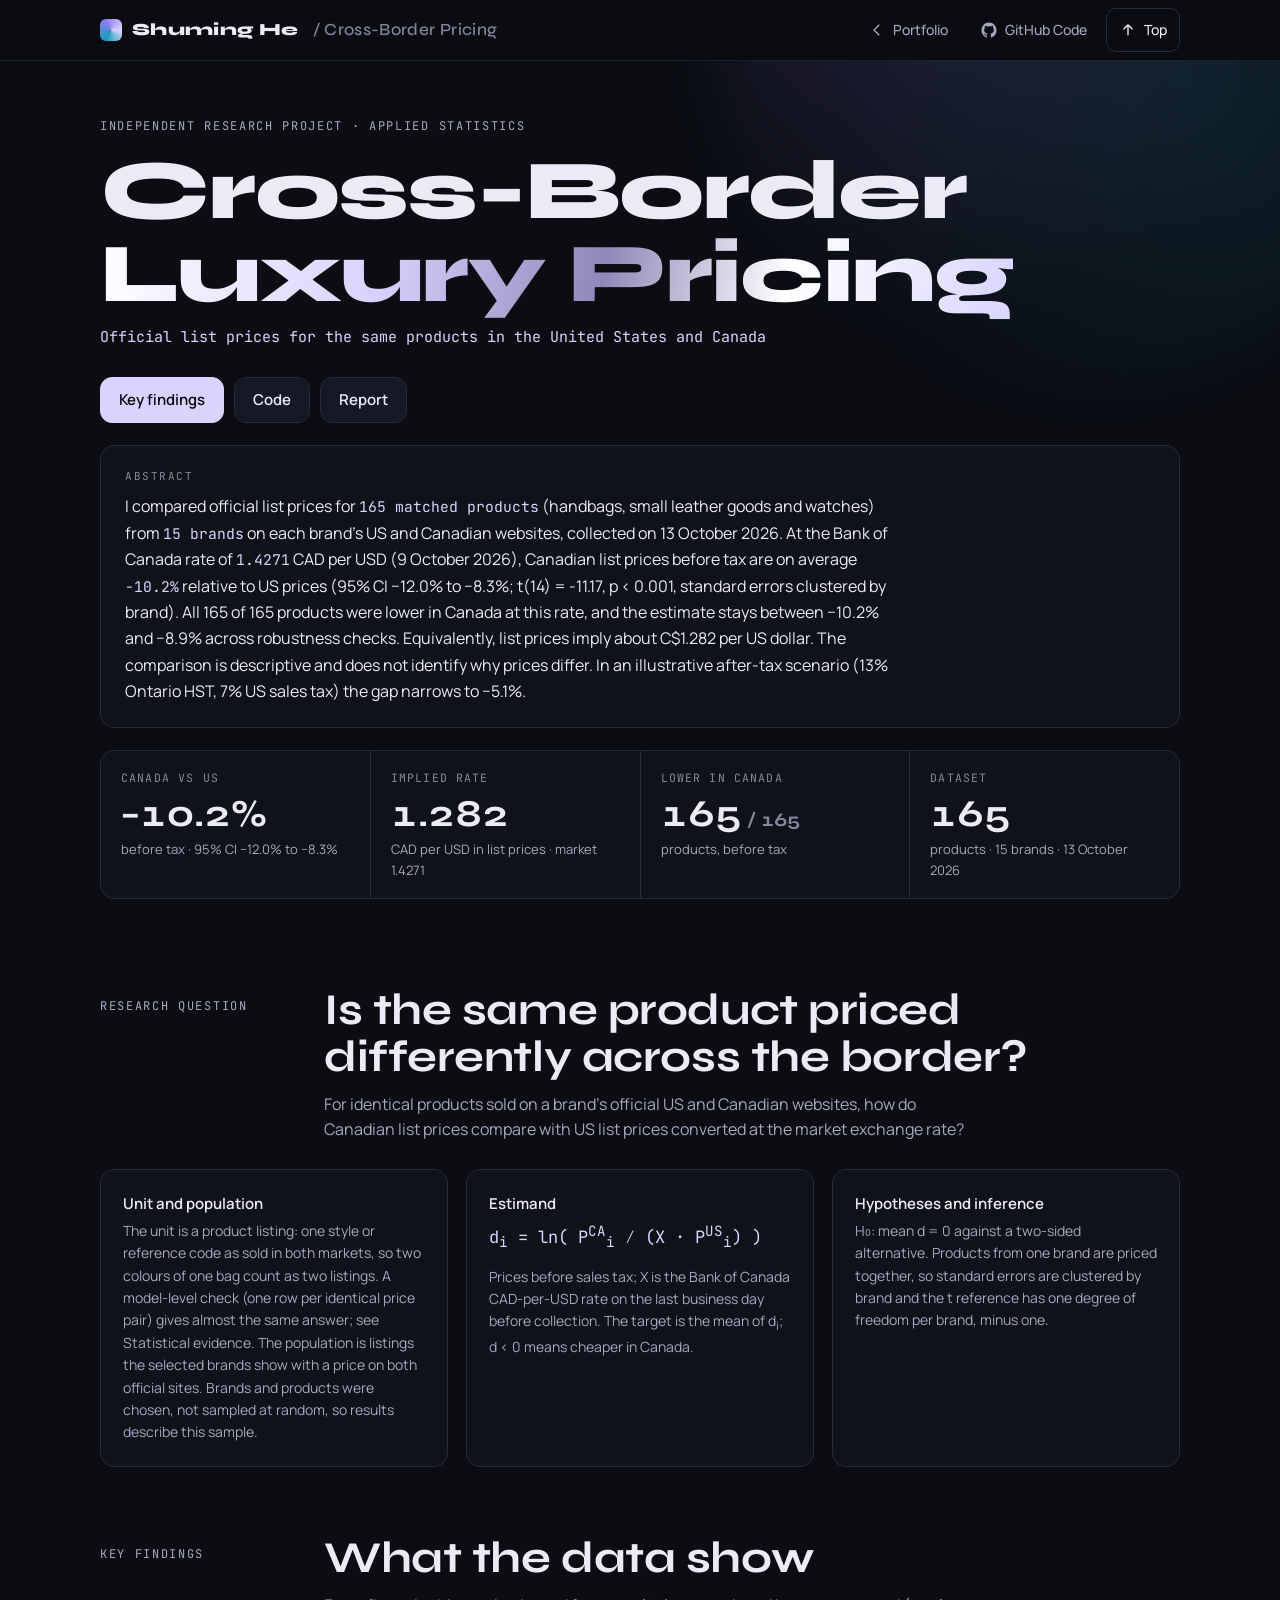
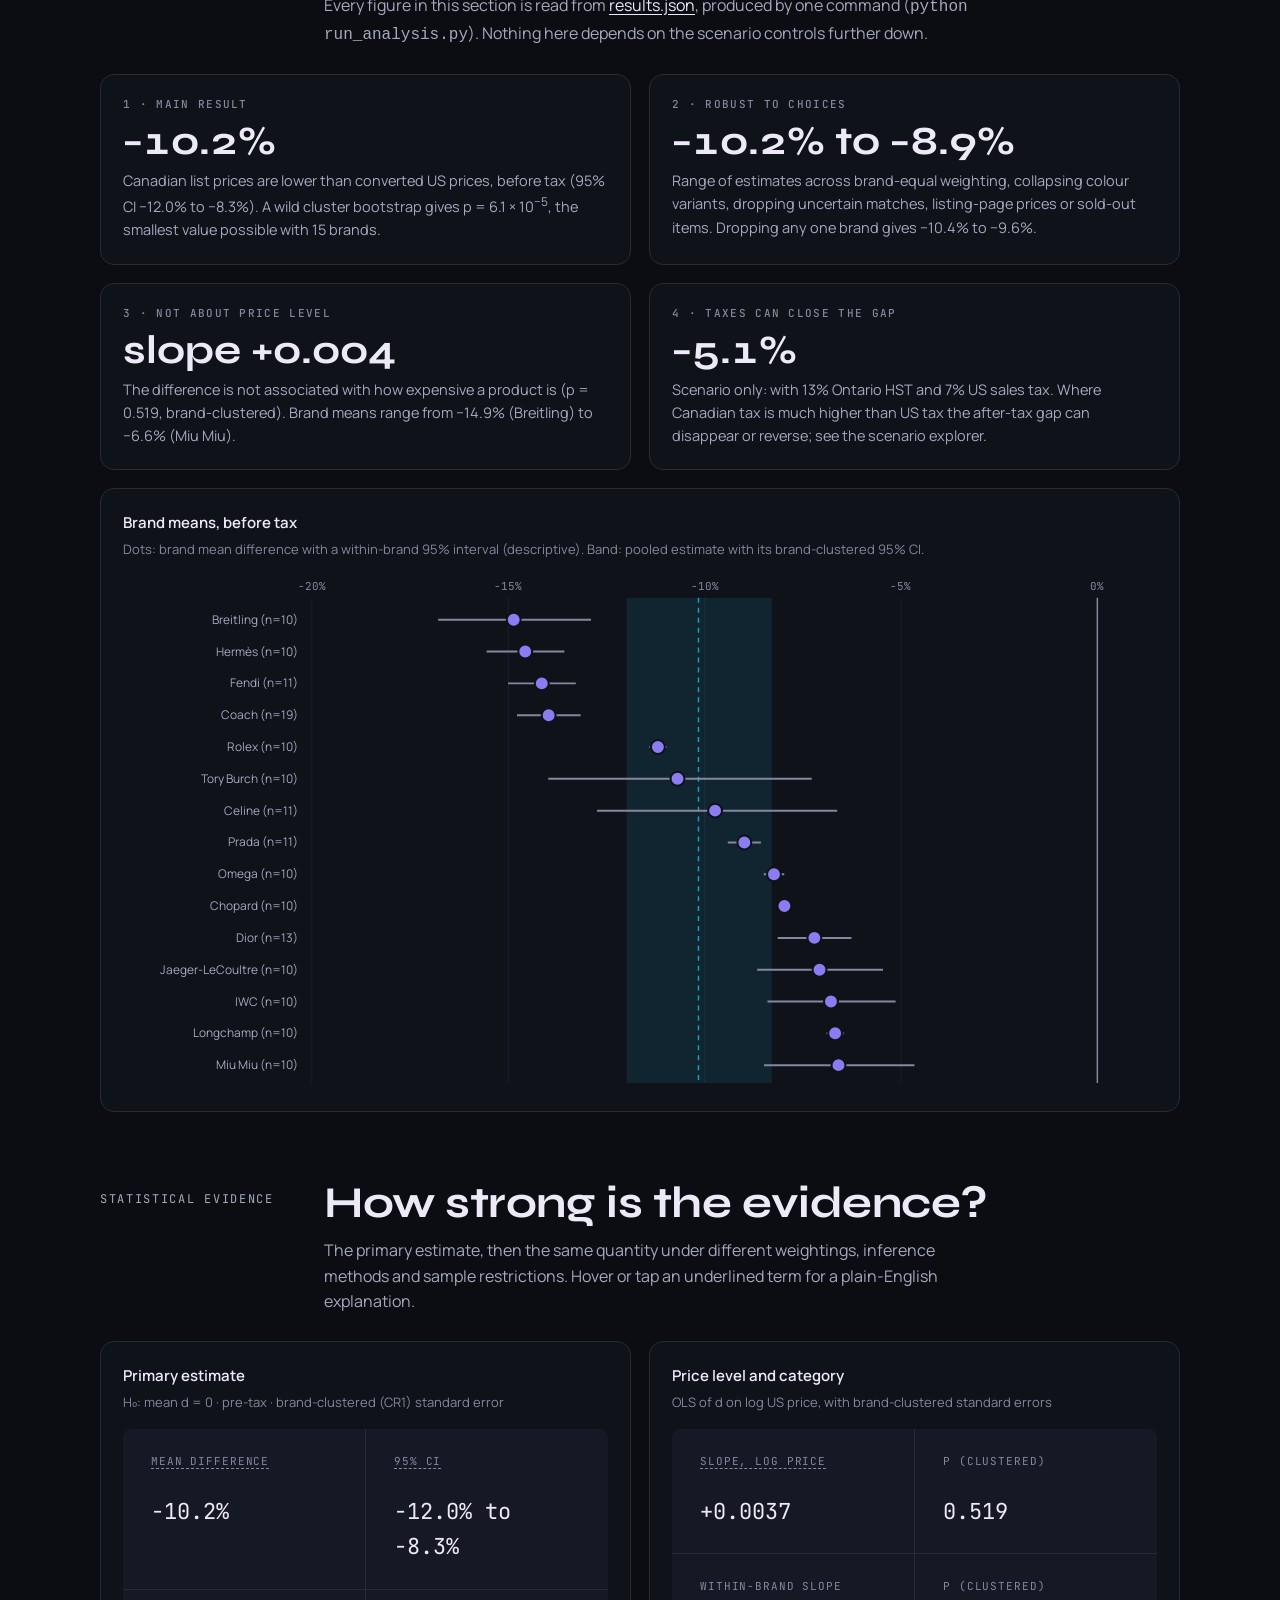
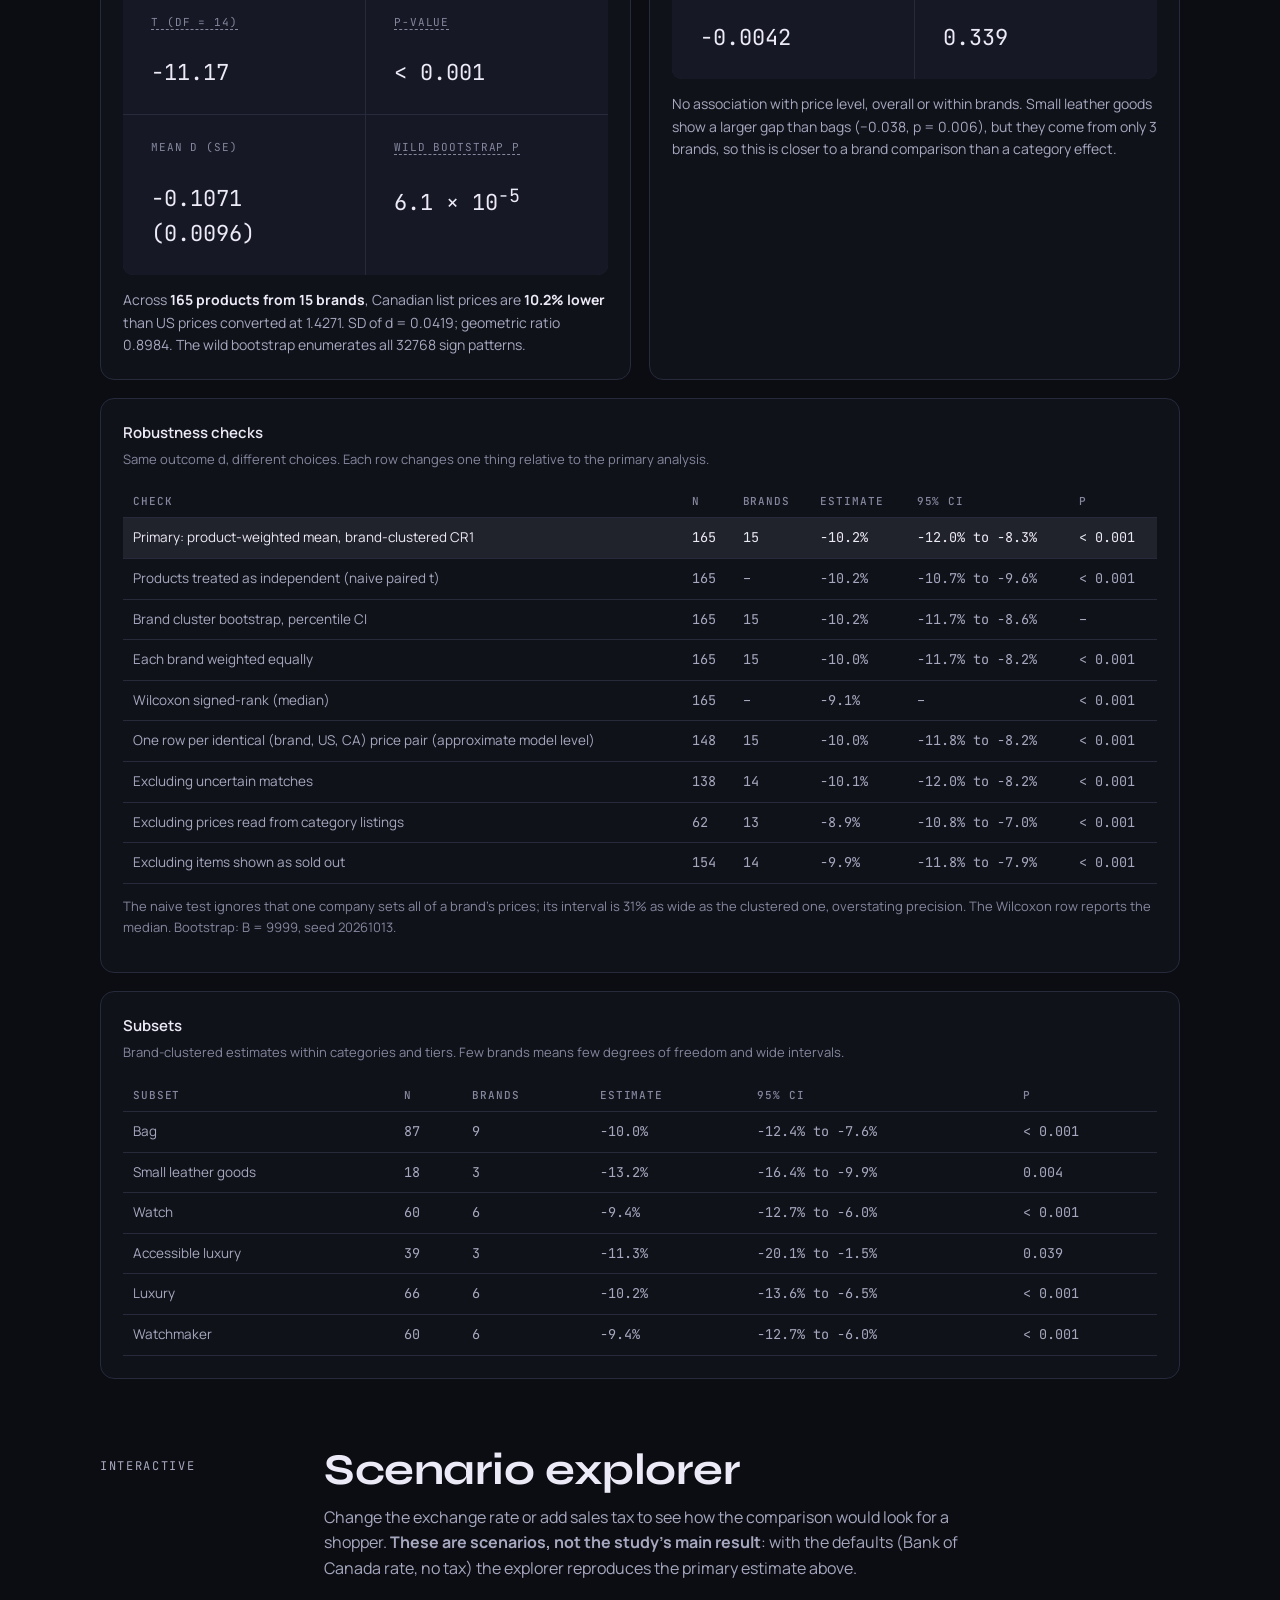
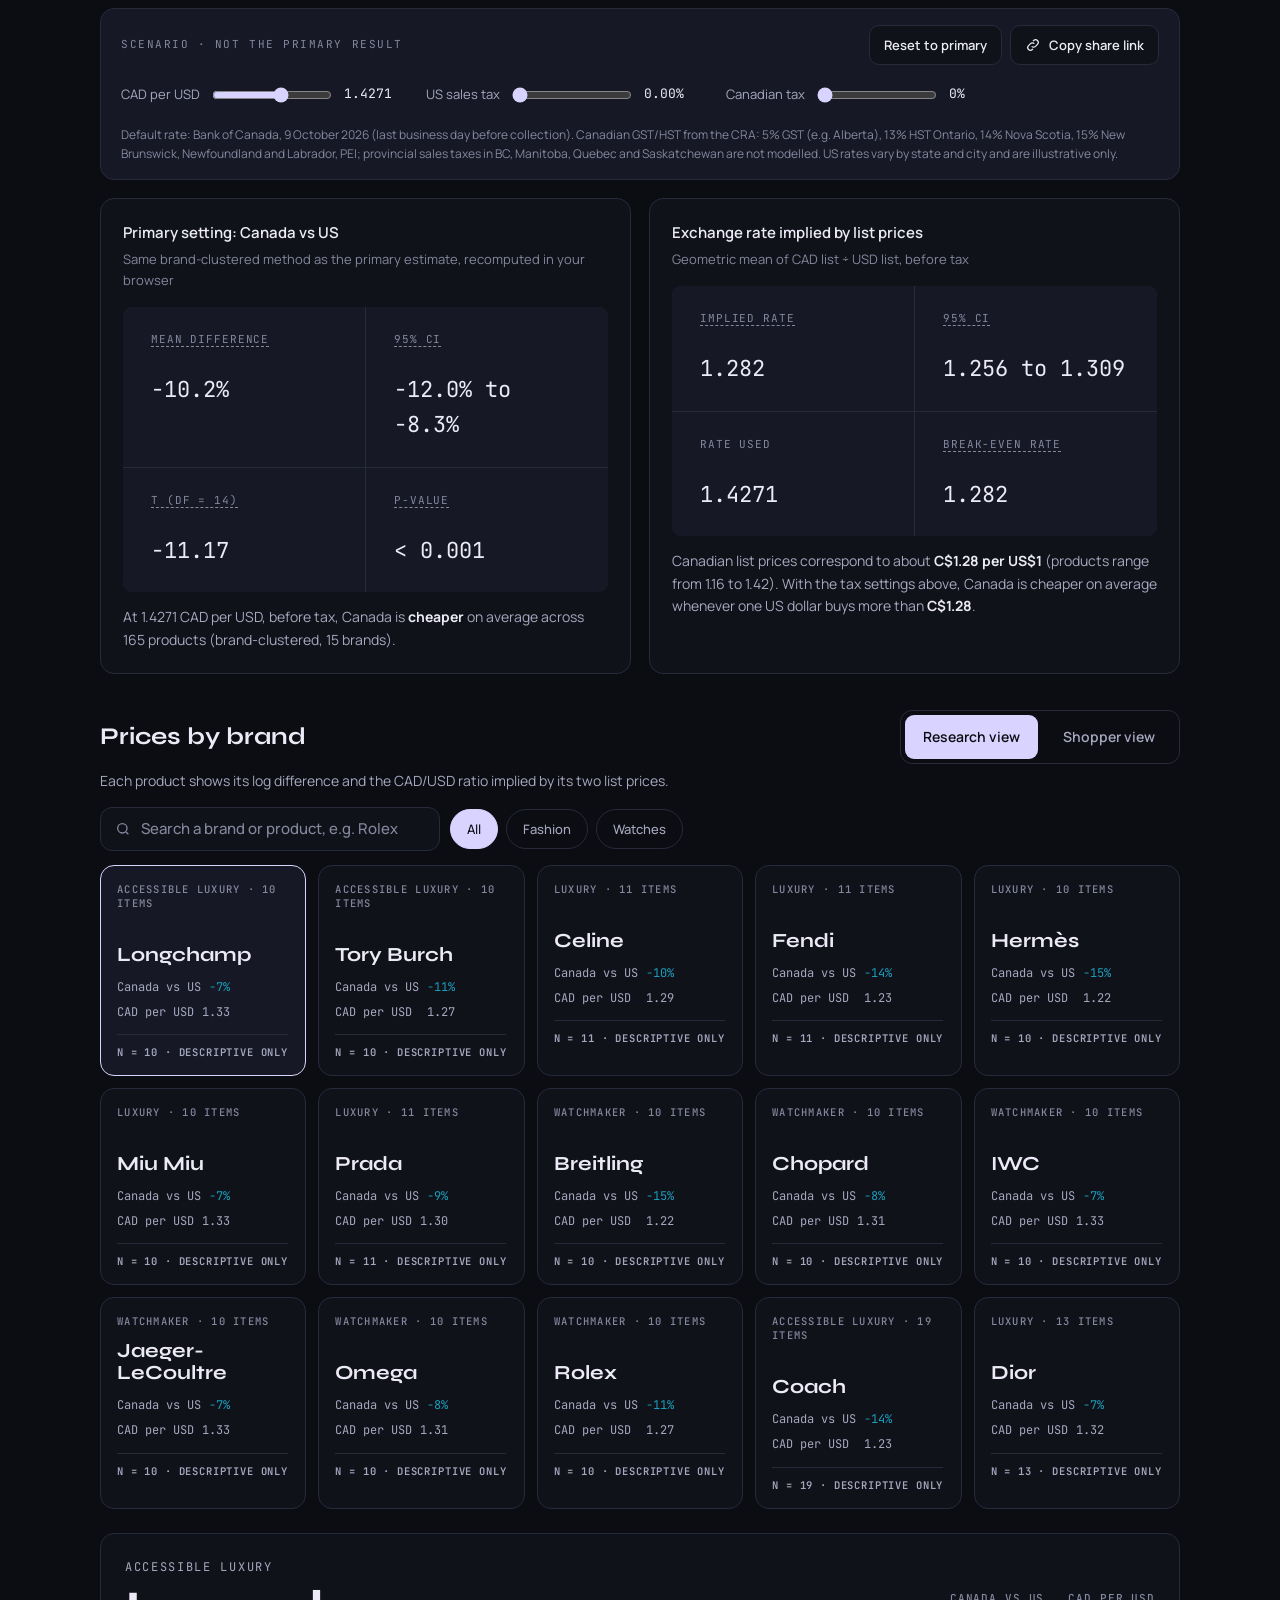
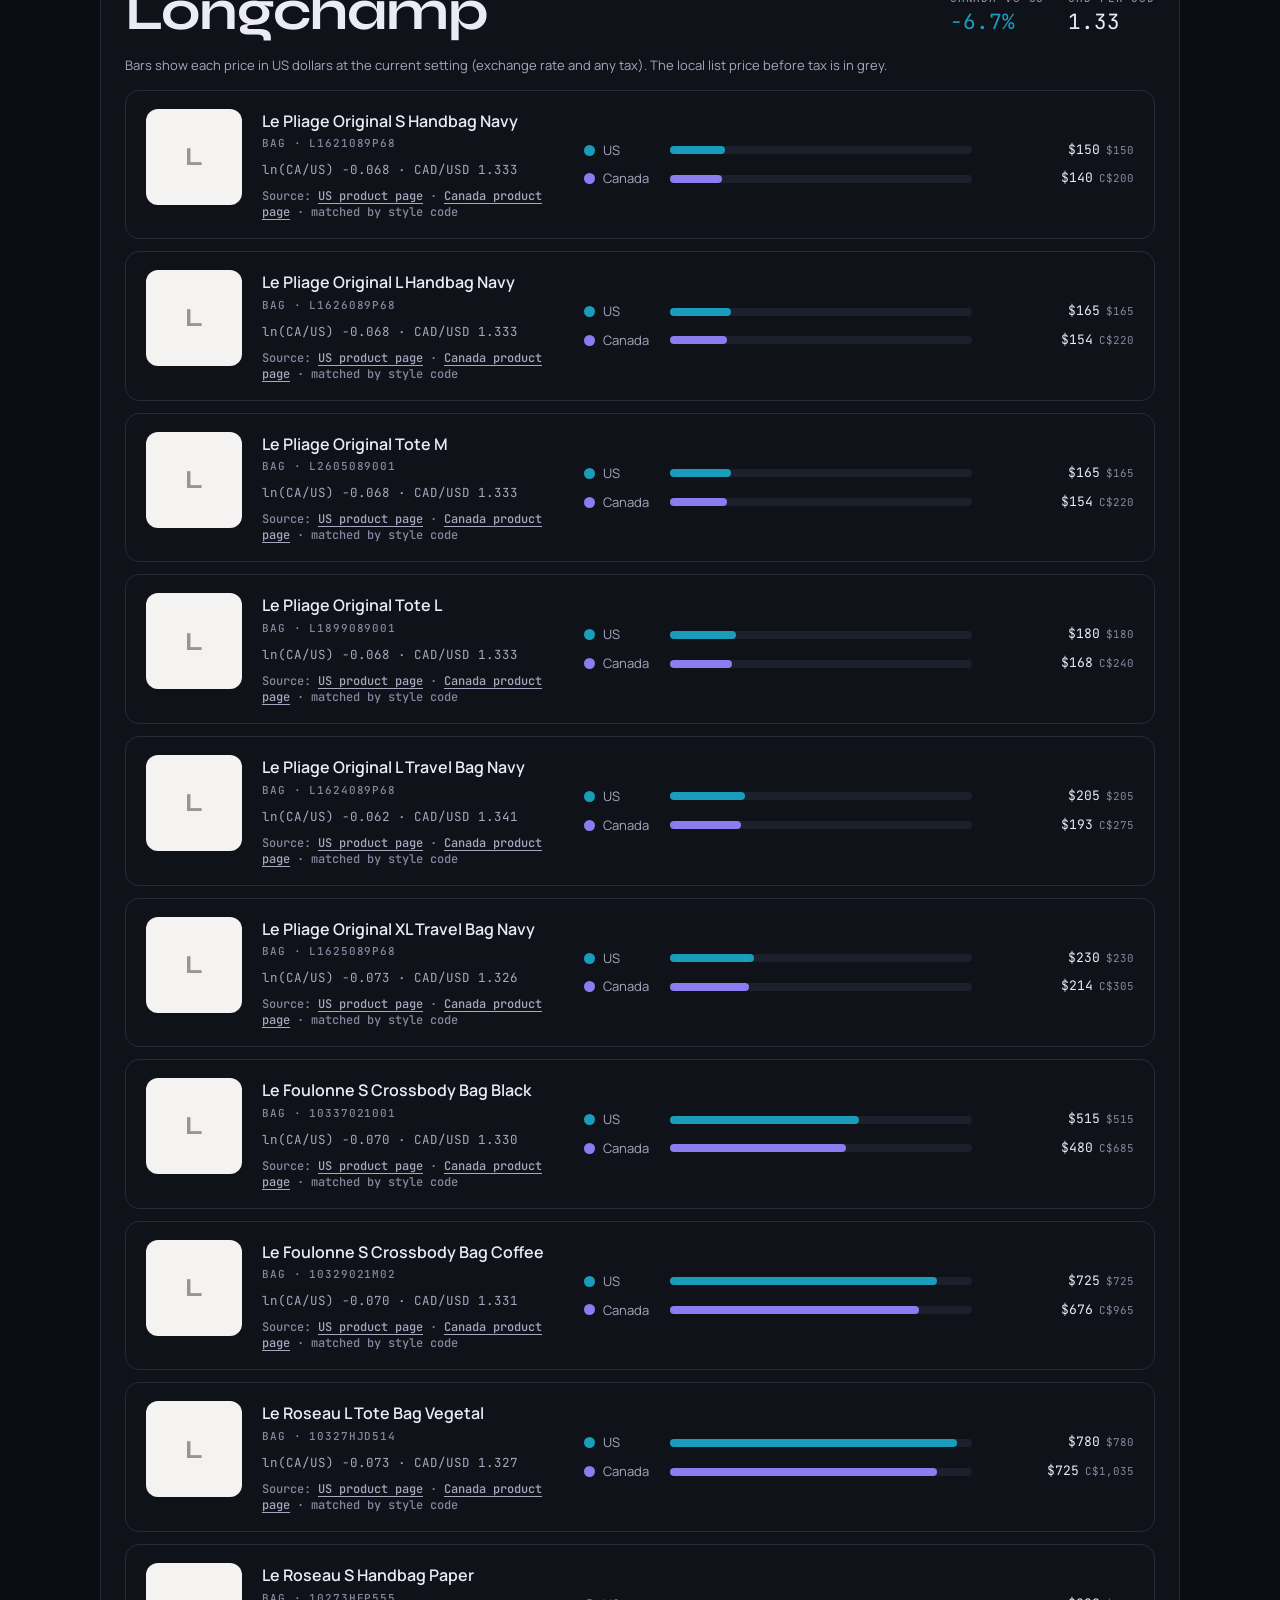
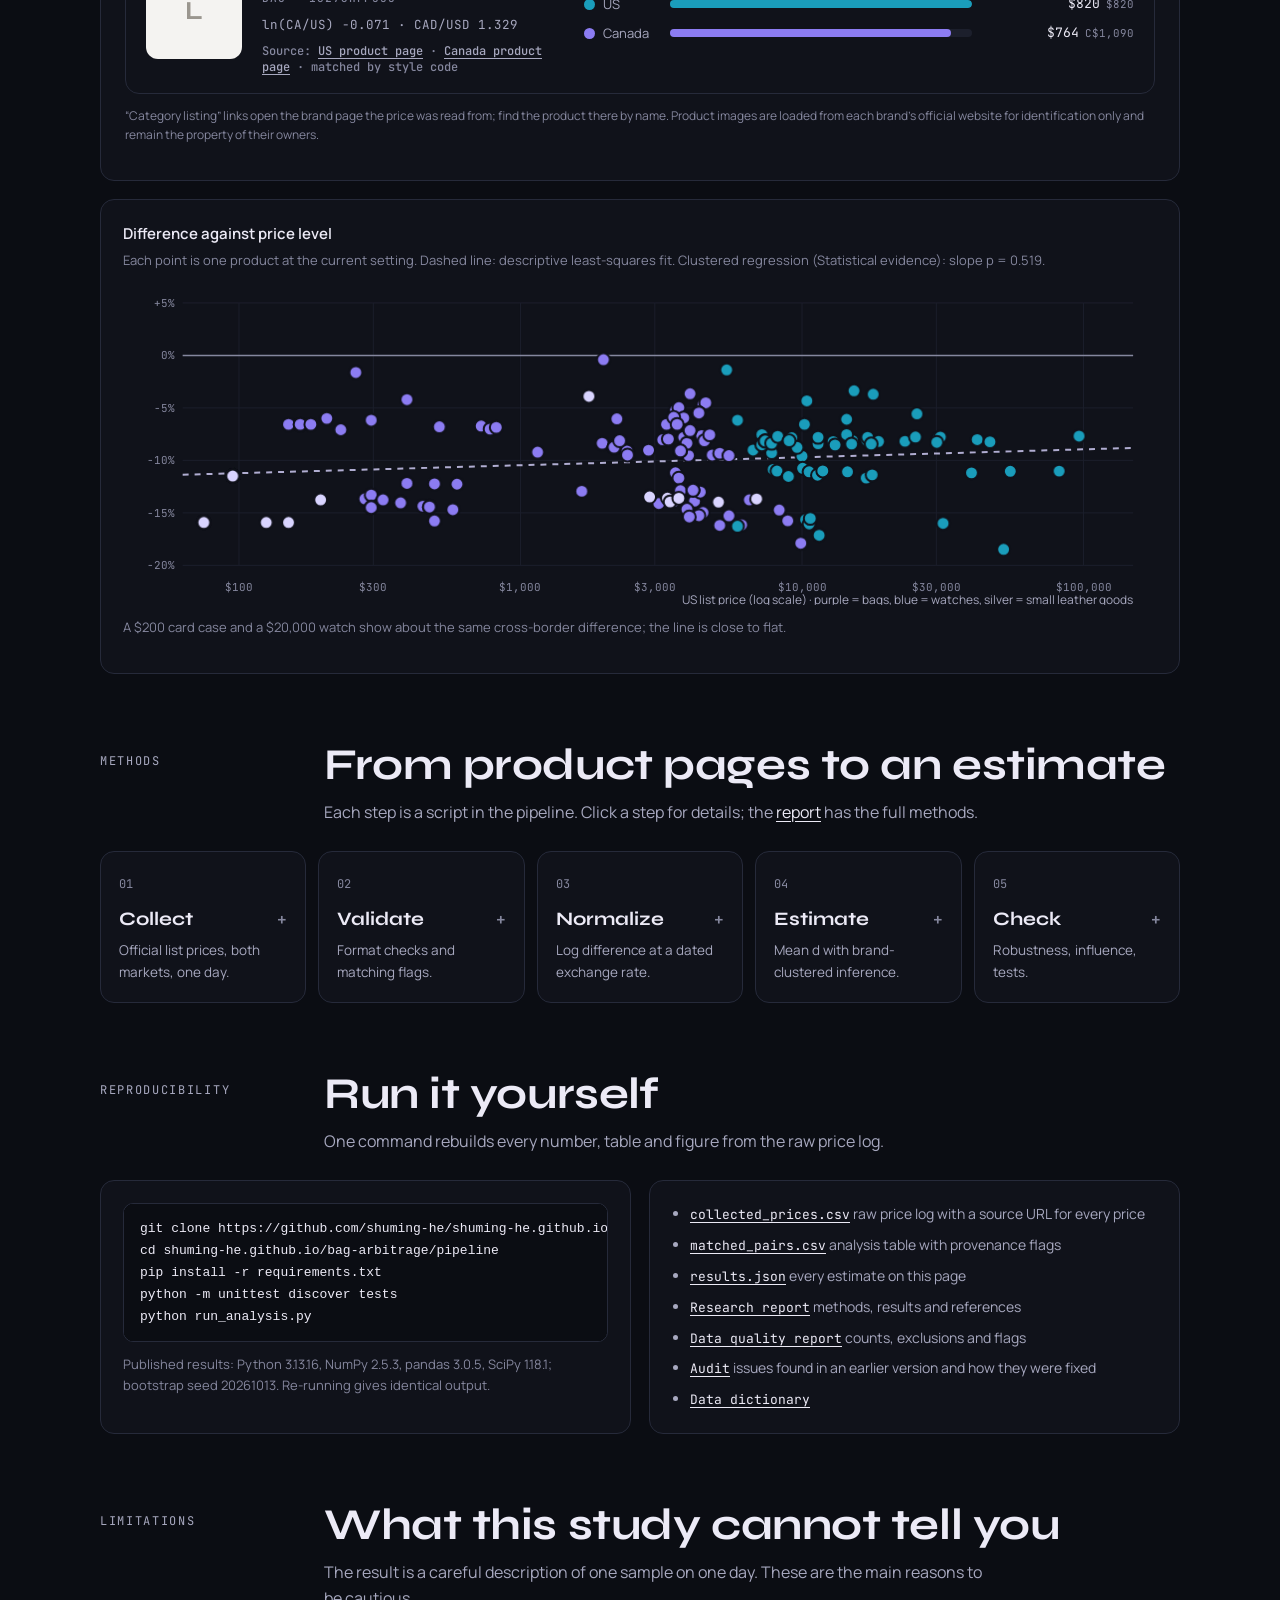
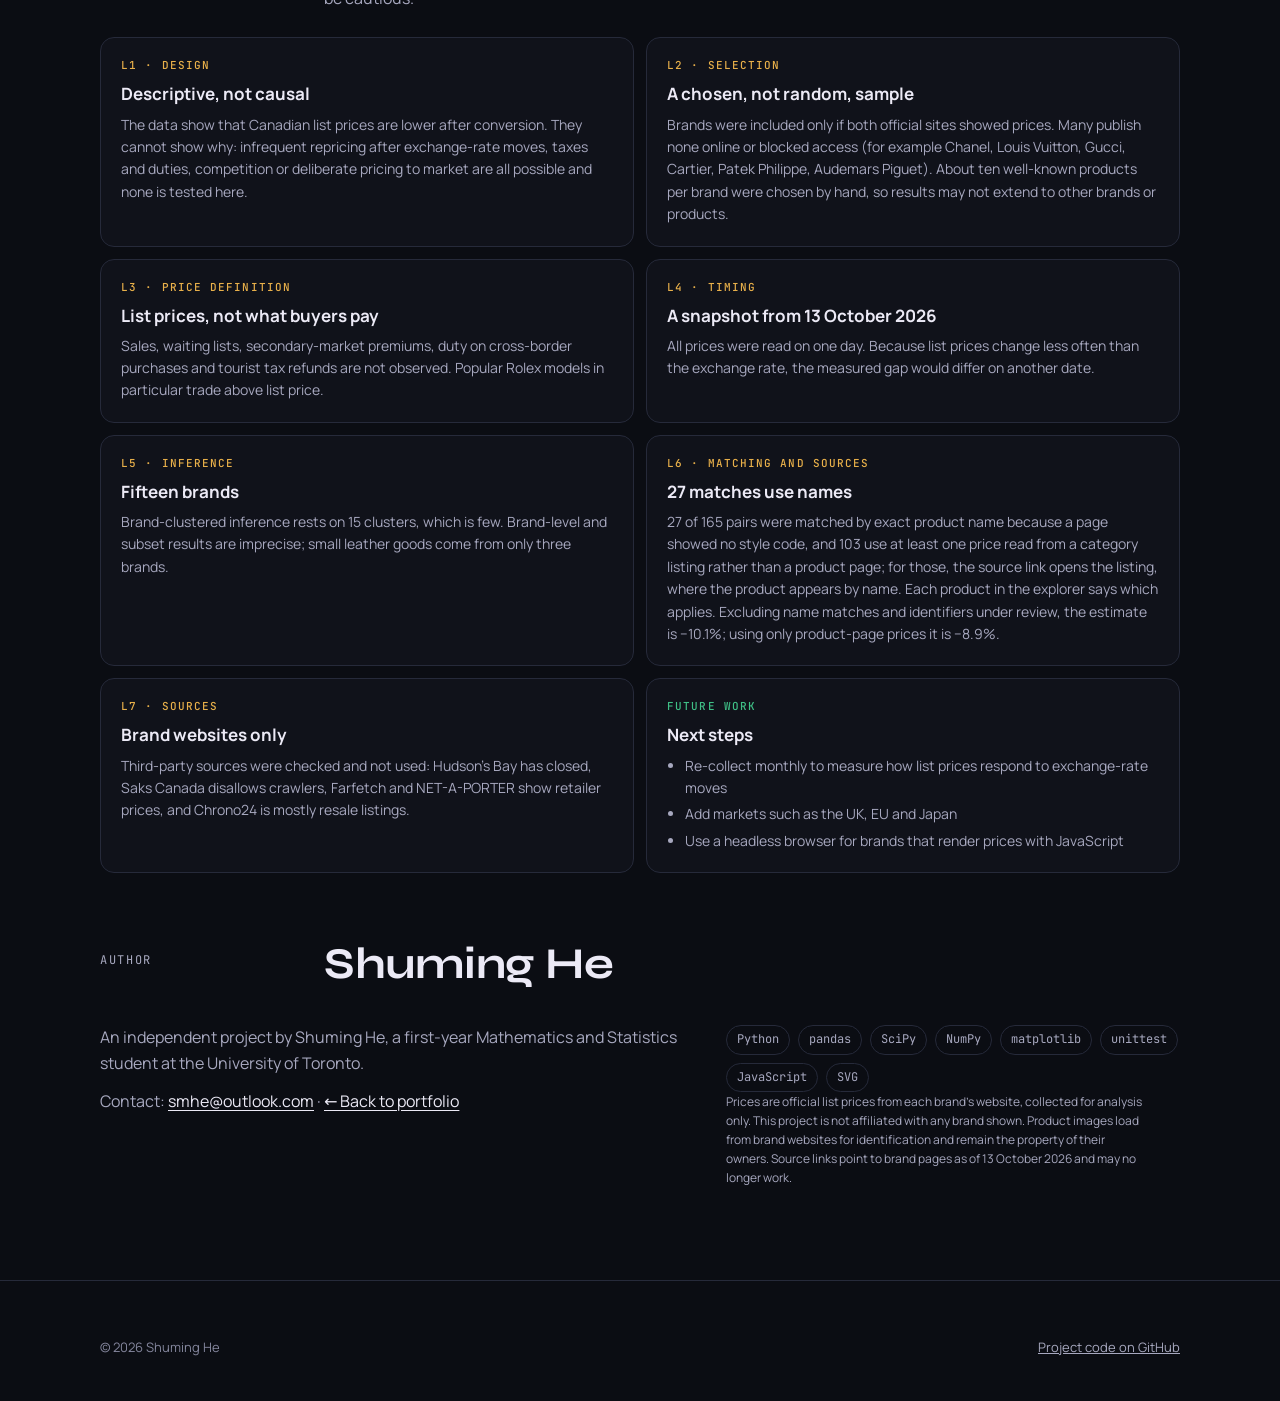
==== commit ac2c64d1: "Self-host fonts and chart libraries Pages no longer load Google Fonts or cdn.jsdelivr.net, both ofte" ====
--- a/bag-arbitrage/index.html
+++ b/bag-arbitrage/index.html
@@ -10,9 +10,7 @@
 <meta property="og:title" content="Cross-Border Luxury Pricing · US vs Canada">
 <meta property="og:description" content="How do Canadian list prices for the same luxury products compare with US prices at the market exchange rate? 165 matched products, 15 brands, reproducible analysis.">
 <meta name="twitter:card" content="summary">
-<link rel="preconnect" href="https://fonts.googleapis.com">
-<link rel="preconnect" href="https://fonts.gstatic.com" crossorigin>
-<link rel="stylesheet" href="https://fonts.googleapis.com/css2?family=Syne:wght@500;700;800&family=Manrope:wght@400;500;600;700&family=JetBrains+Mono:wght@400;500;700&display=swap">
+<link rel="stylesheet" href="../assets/fonts/fonts.css">
 <link rel="stylesheet" href="/assets/base.css">
 <style>
 /* Layout: research-paper order (question, findings, evidence) first; the interactive scenario explorer comes after.
--- a/assets/fonts/fonts.css
+++ b/assets/fonts/fonts.css
@@ -0,0 +1,62 @@
+/* Self-hosted fonts (Fontsource variable builds, SIL Open Font License 1.1; see LICENSE-*.txt).
+   Kept in the repository so pages do not depend on Google Fonts, which is often unreachable in mainland China. */
+
+/* syne-latin-ext-wght-normal */
+@font-face {
+  font-family: 'Syne';
+  font-style: normal;
+  font-display: swap;
+  font-weight: 400 800;
+  src: url(syne-latin-ext-wght-normal.woff2) format('woff2-variations');
+  unicode-range: U+0100-02BA,U+02BD-02C5,U+02C7-02CC,U+02CE-02D7,U+02DD-02FF,U+0304,U+0308,U+0329,U+1D00-1DBF,U+1E00-1E9F,U+1EF2-1EFF,U+2020,U+20A0-20AB,U+20AD-20C0,U+2113,U+2C60-2C7F,U+A720-A7FF;
+}
+
+/* syne-latin-wght-normal */
+@font-face {
+  font-family: 'Syne';
+  font-style: normal;
+  font-display: swap;
+  font-weight: 400 800;
+  src: url(syne-latin-wght-normal.woff2) format('woff2-variations');
+  unicode-range: U+0000-00FF,U+0131,U+0152-0153,U+02BB-02BC,U+02C6,U+02DA,U+02DC,U+0304,U+0308,U+0329,U+2000-206F,U+20AC,U+2122,U+2191,U+2193,U+2212,U+2215,U+FEFF,U+FFFD;
+}
+
+/* manrope-latin-ext-wght-normal */
+@font-face {
+  font-family: 'Manrope';
+  font-style: normal;
+  font-display: swap;
+  font-weight: 200 800;
+  src: url(manrope-latin-ext-wght-normal.woff2) format('woff2-variations');
+  unicode-range: U+0100-02BA,U+02BD-02C5,U+02C7-02CC,U+02CE-02D7,U+02DD-02FF,U+0304,U+0308,U+0329,U+1D00-1DBF,U+1E00-1E9F,U+1EF2-1EFF,U+2020,U+20A0-20AB,U+20AD-20C0,U+2113,U+2C60-2C7F,U+A720-A7FF;
+}
+
+/* manrope-latin-wght-normal */
+@font-face {
+  font-family: 'Manrope';
+  font-style: normal;
+  font-display: swap;
+  font-weight: 200 800;
+  src: url(manrope-latin-wght-normal.woff2) format('woff2-variations');
+  unicode-range: U+0000-00FF,U+0131,U+0152-0153,U+02BB-02BC,U+02C6,U+02DA,U+02DC,U+0304,U+0308,U+0329,U+2000-206F,U+20AC,U+2122,U+2191,U+2193,U+2212,U+2215,U+FEFF,U+FFFD;
+}
+
+/* jetbrains-mono-latin-ext-wght-normal */
+@font-face {
+  font-family: 'JetBrains Mono';
+  font-style: normal;
+  font-display: swap;
+  font-weight: 100 800;
+  src: url(jetbrains-mono-latin-ext-wght-normal.woff2) format('woff2-variations');
+  unicode-range: U+0100-02BA,U+02BD-02C5,U+02C7-02CC,U+02CE-02D7,U+02DD-02FF,U+0304,U+0308,U+0329,U+1D00-1DBF,U+1E00-1E9F,U+1EF2-1EFF,U+2020,U+20A0-20AB,U+20AD-20C0,U+2113,U+2C60-2C7F,U+A720-A7FF;
+}
+
+/* jetbrains-mono-latin-wght-normal */
+@font-face {
+  font-family: 'JetBrains Mono';
+  font-style: normal;
+  font-display: swap;
+  font-weight: 100 800;
+  src: url(jetbrains-mono-latin-wght-normal.woff2) format('woff2-variations');
+  unicode-range: U+0000-00FF,U+0131,U+0152-0153,U+02BB-02BC,U+02C6,U+02DA,U+02DC,U+0304,U+0308,U+0329,U+2000-206F,U+20AC,U+2122,U+2191,U+2193,U+2212,U+2215,U+FEFF,U+FFFD;
+}
